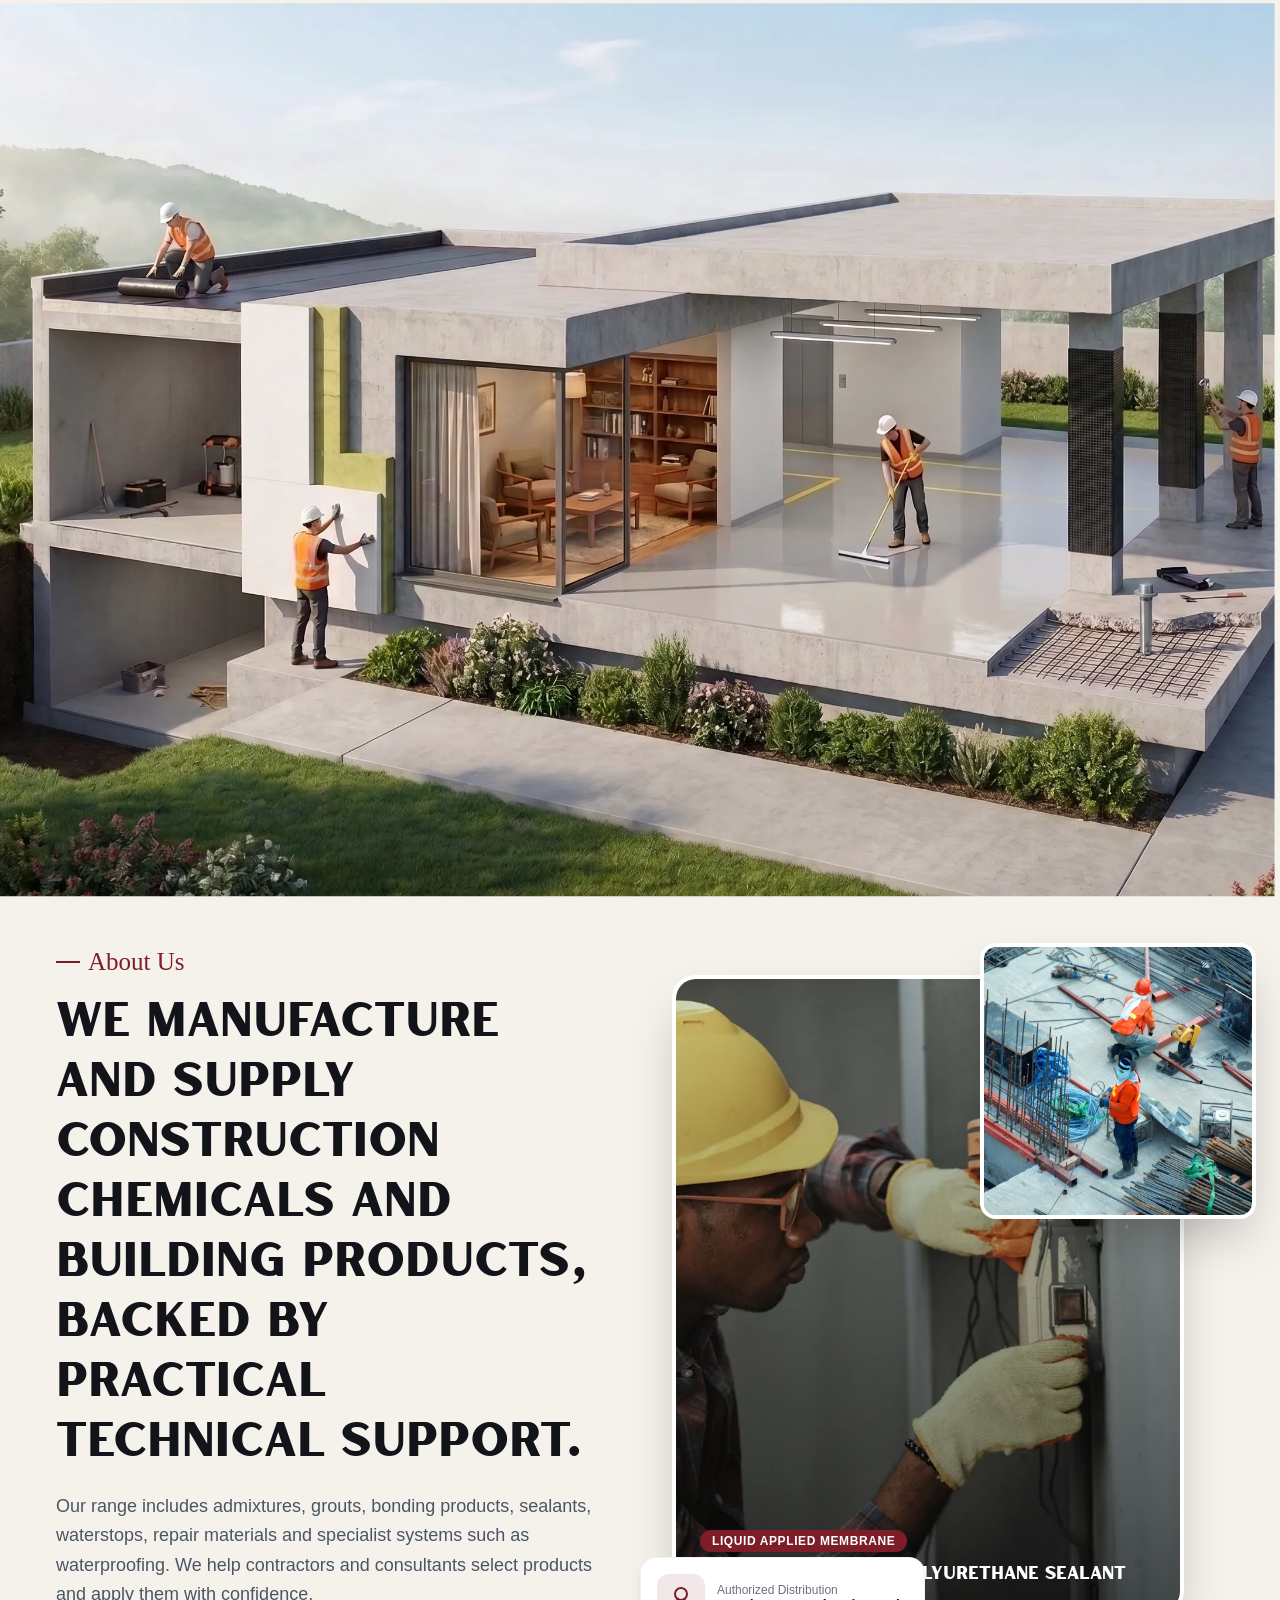
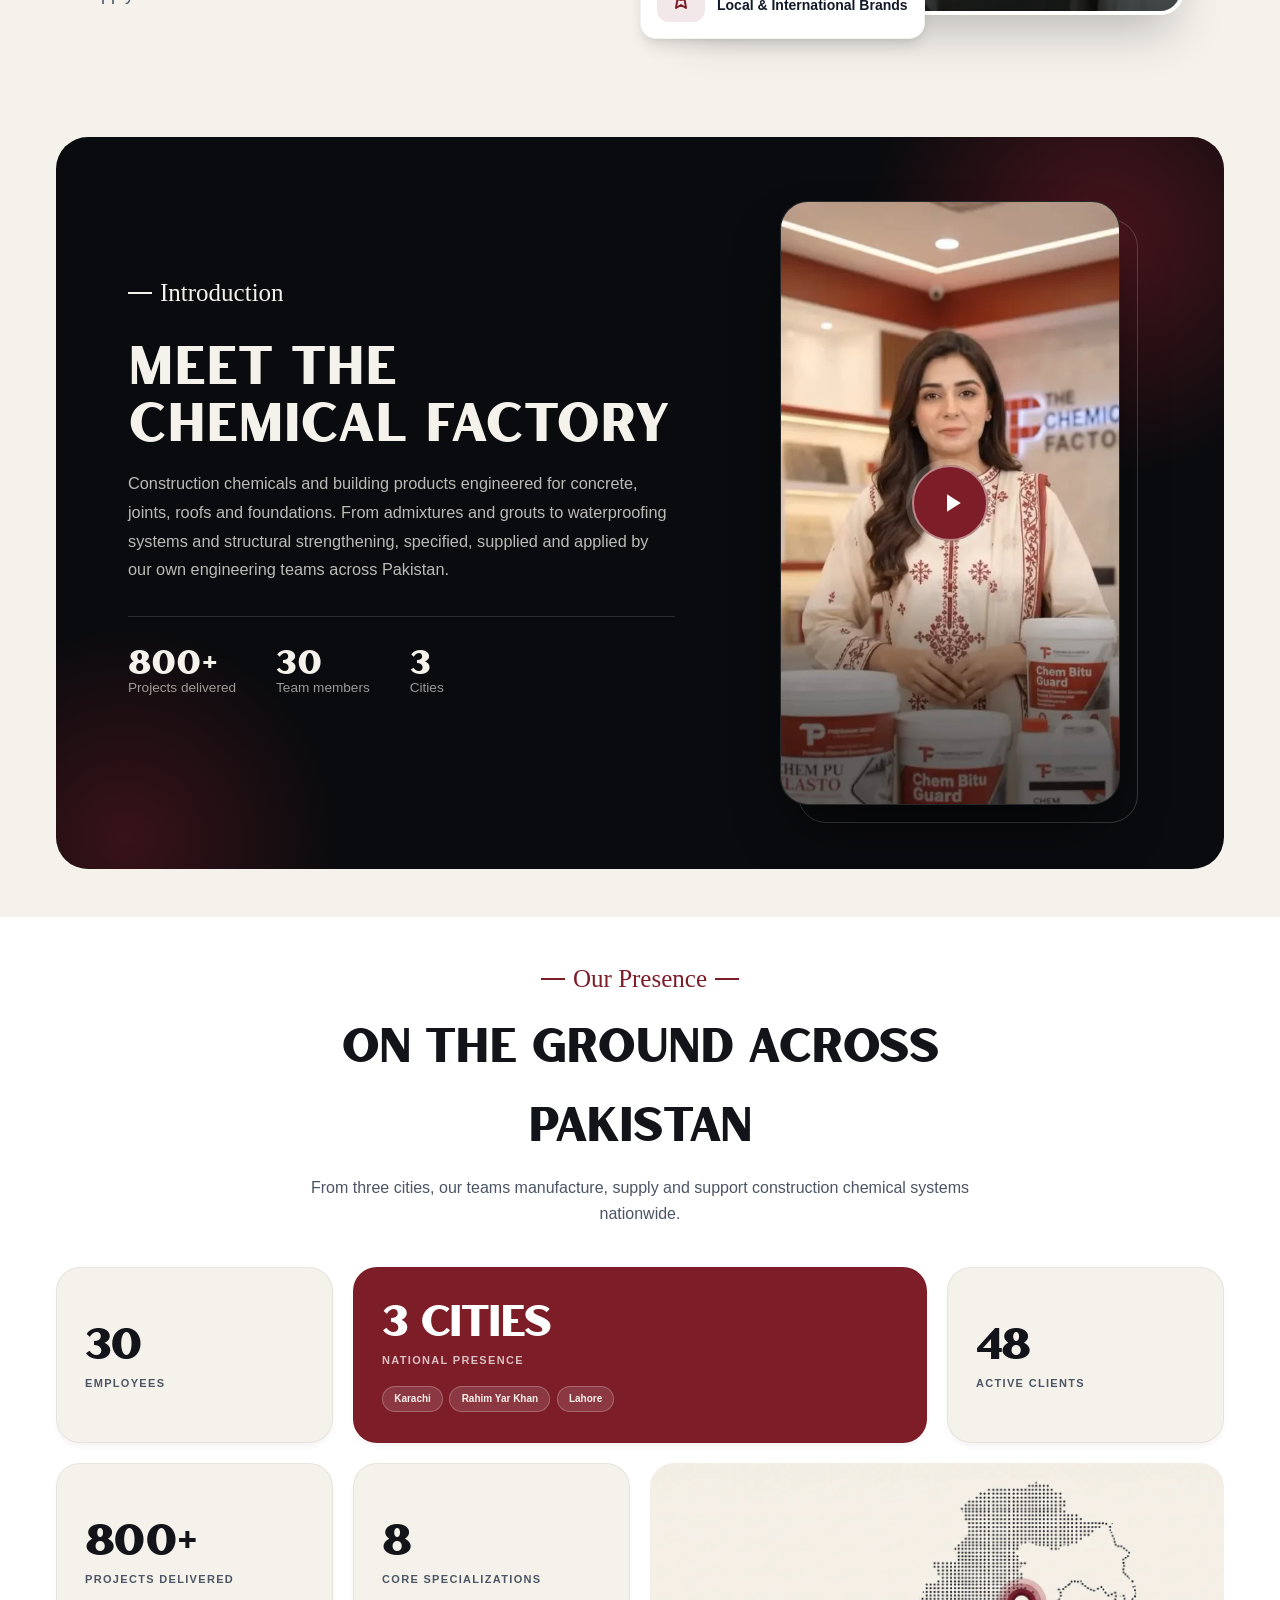
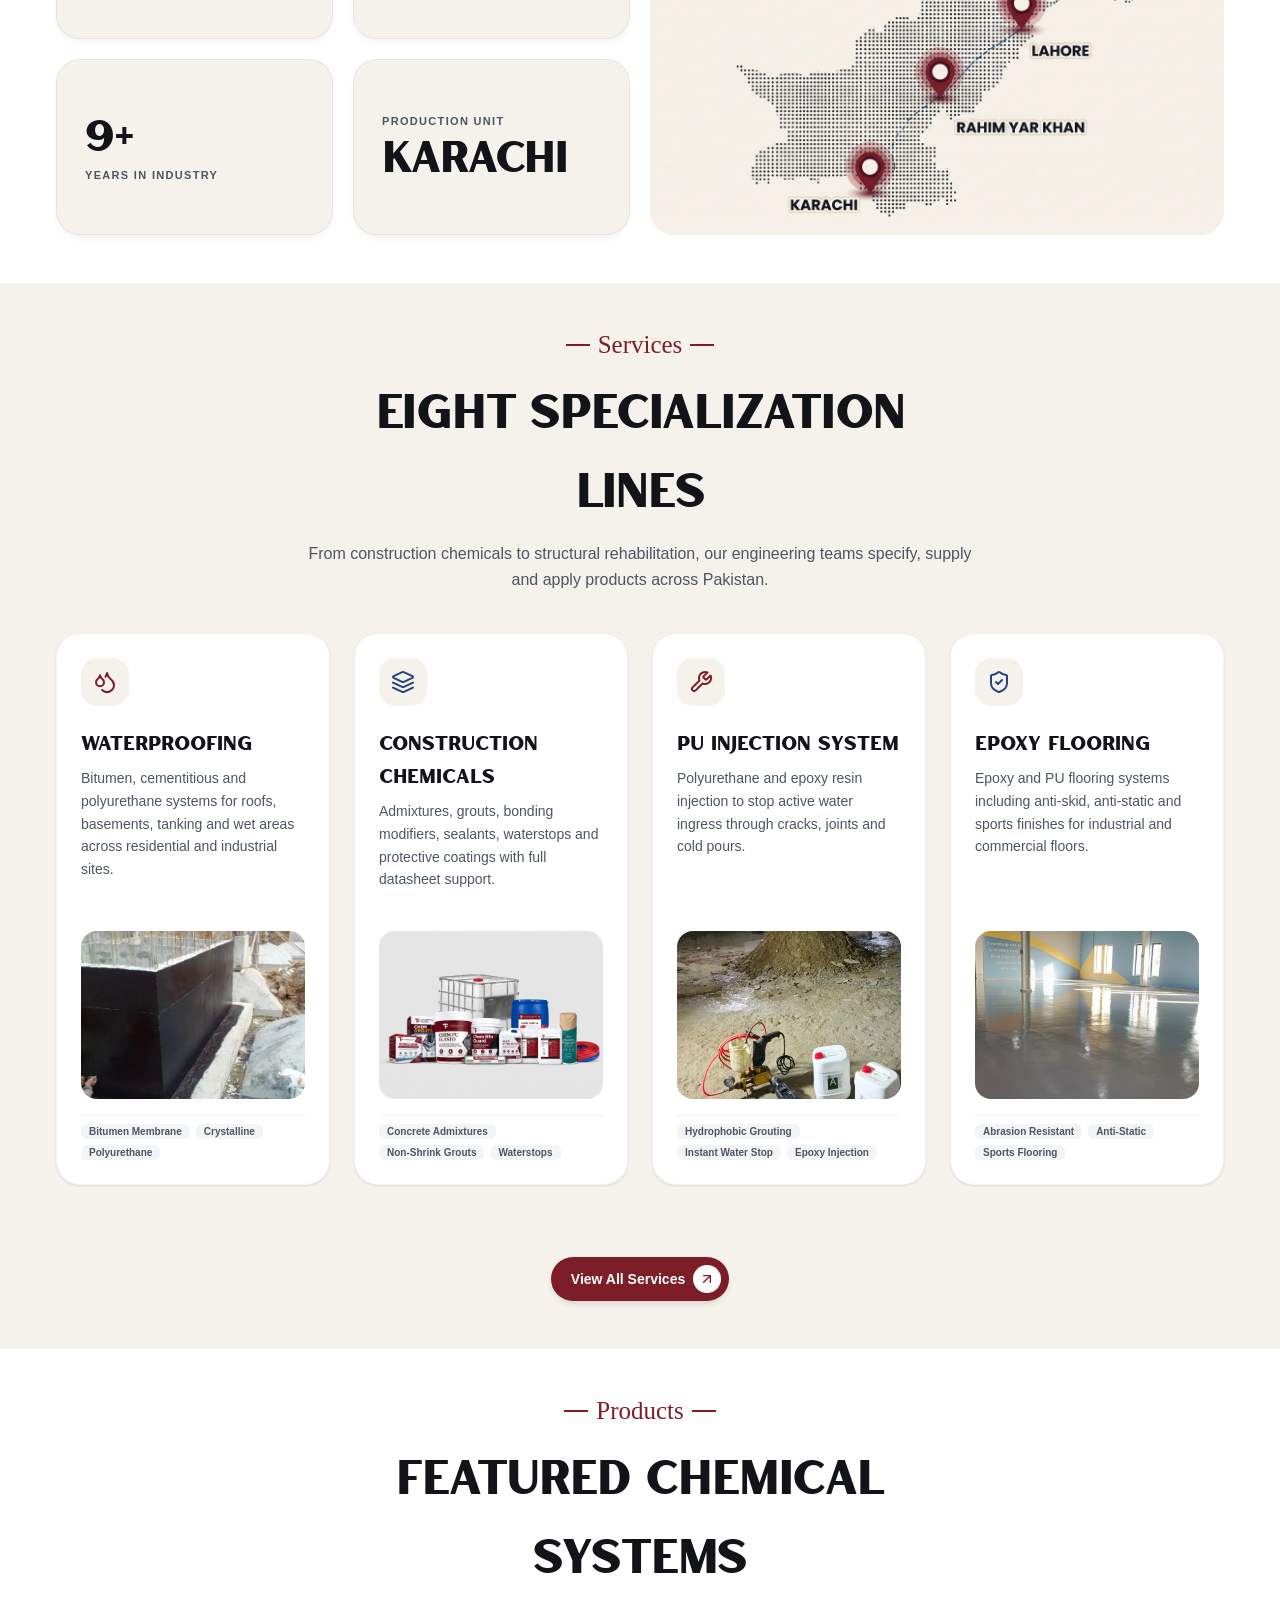
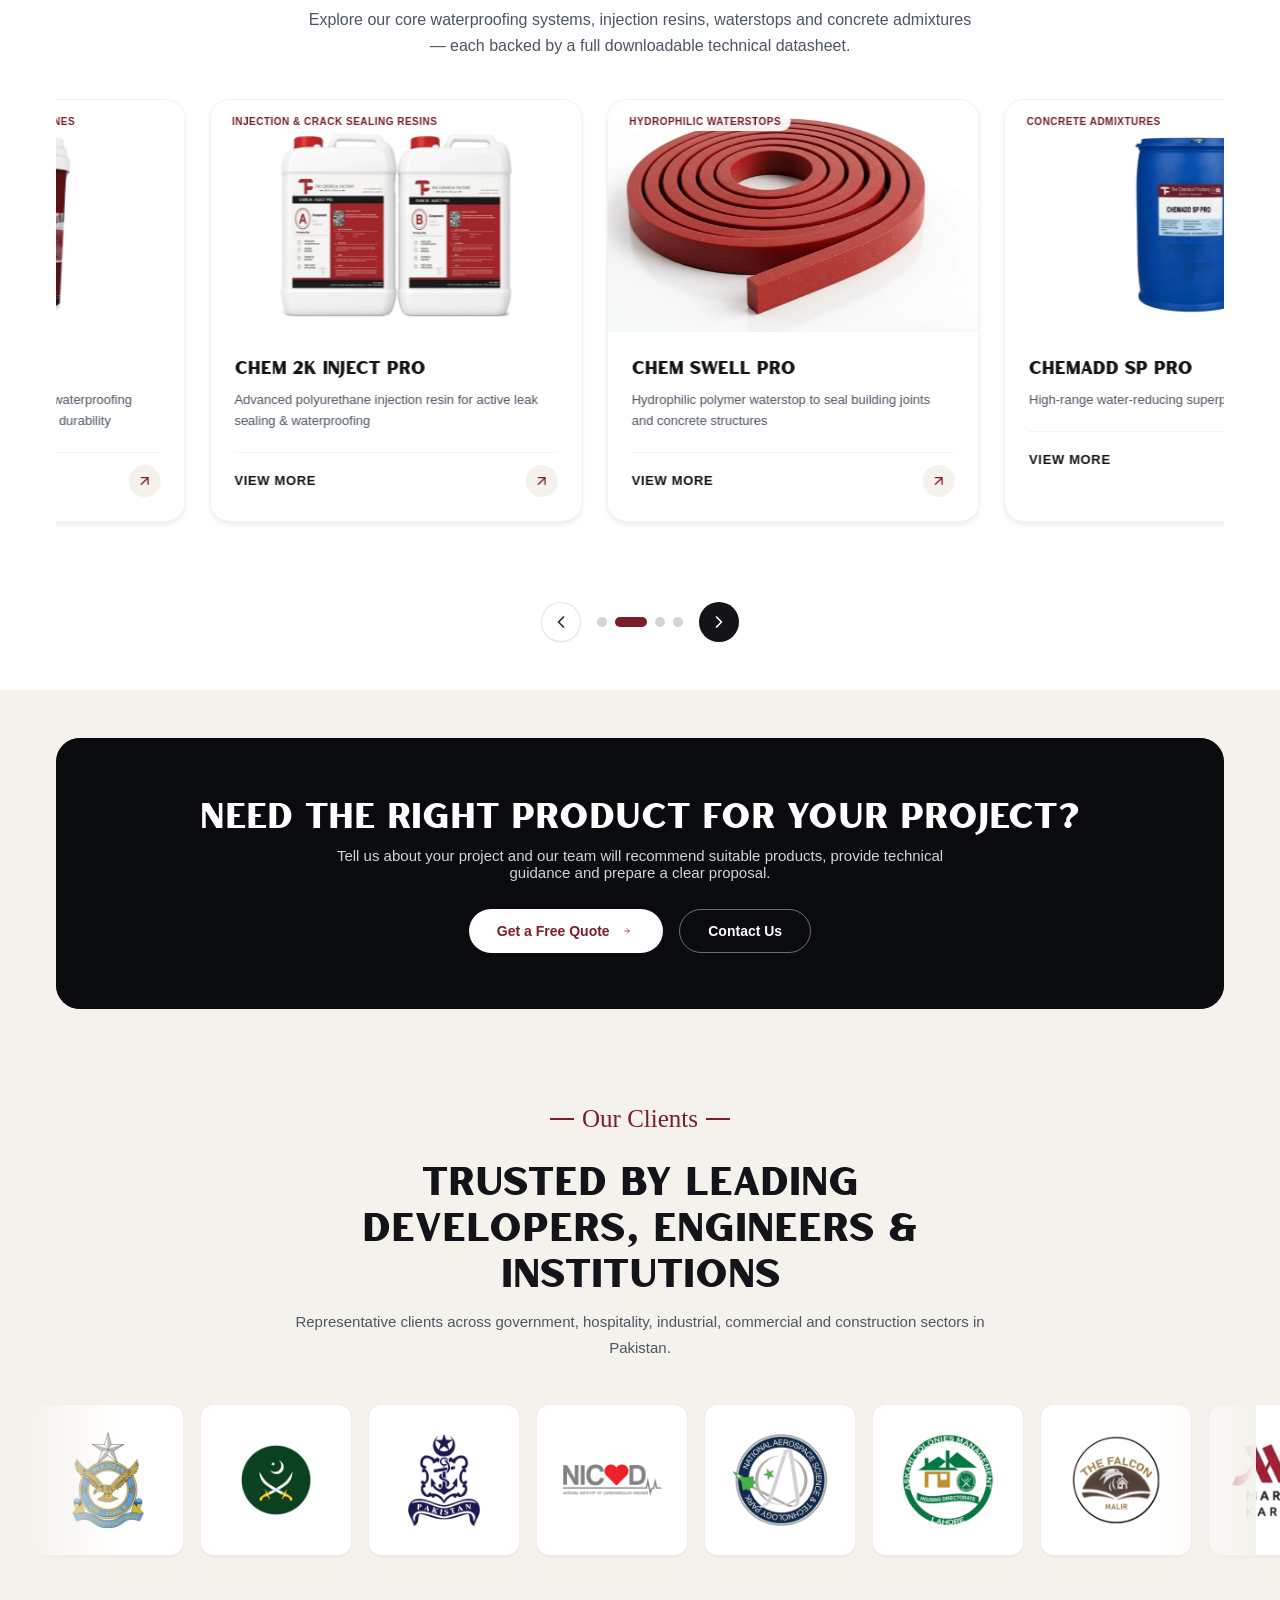
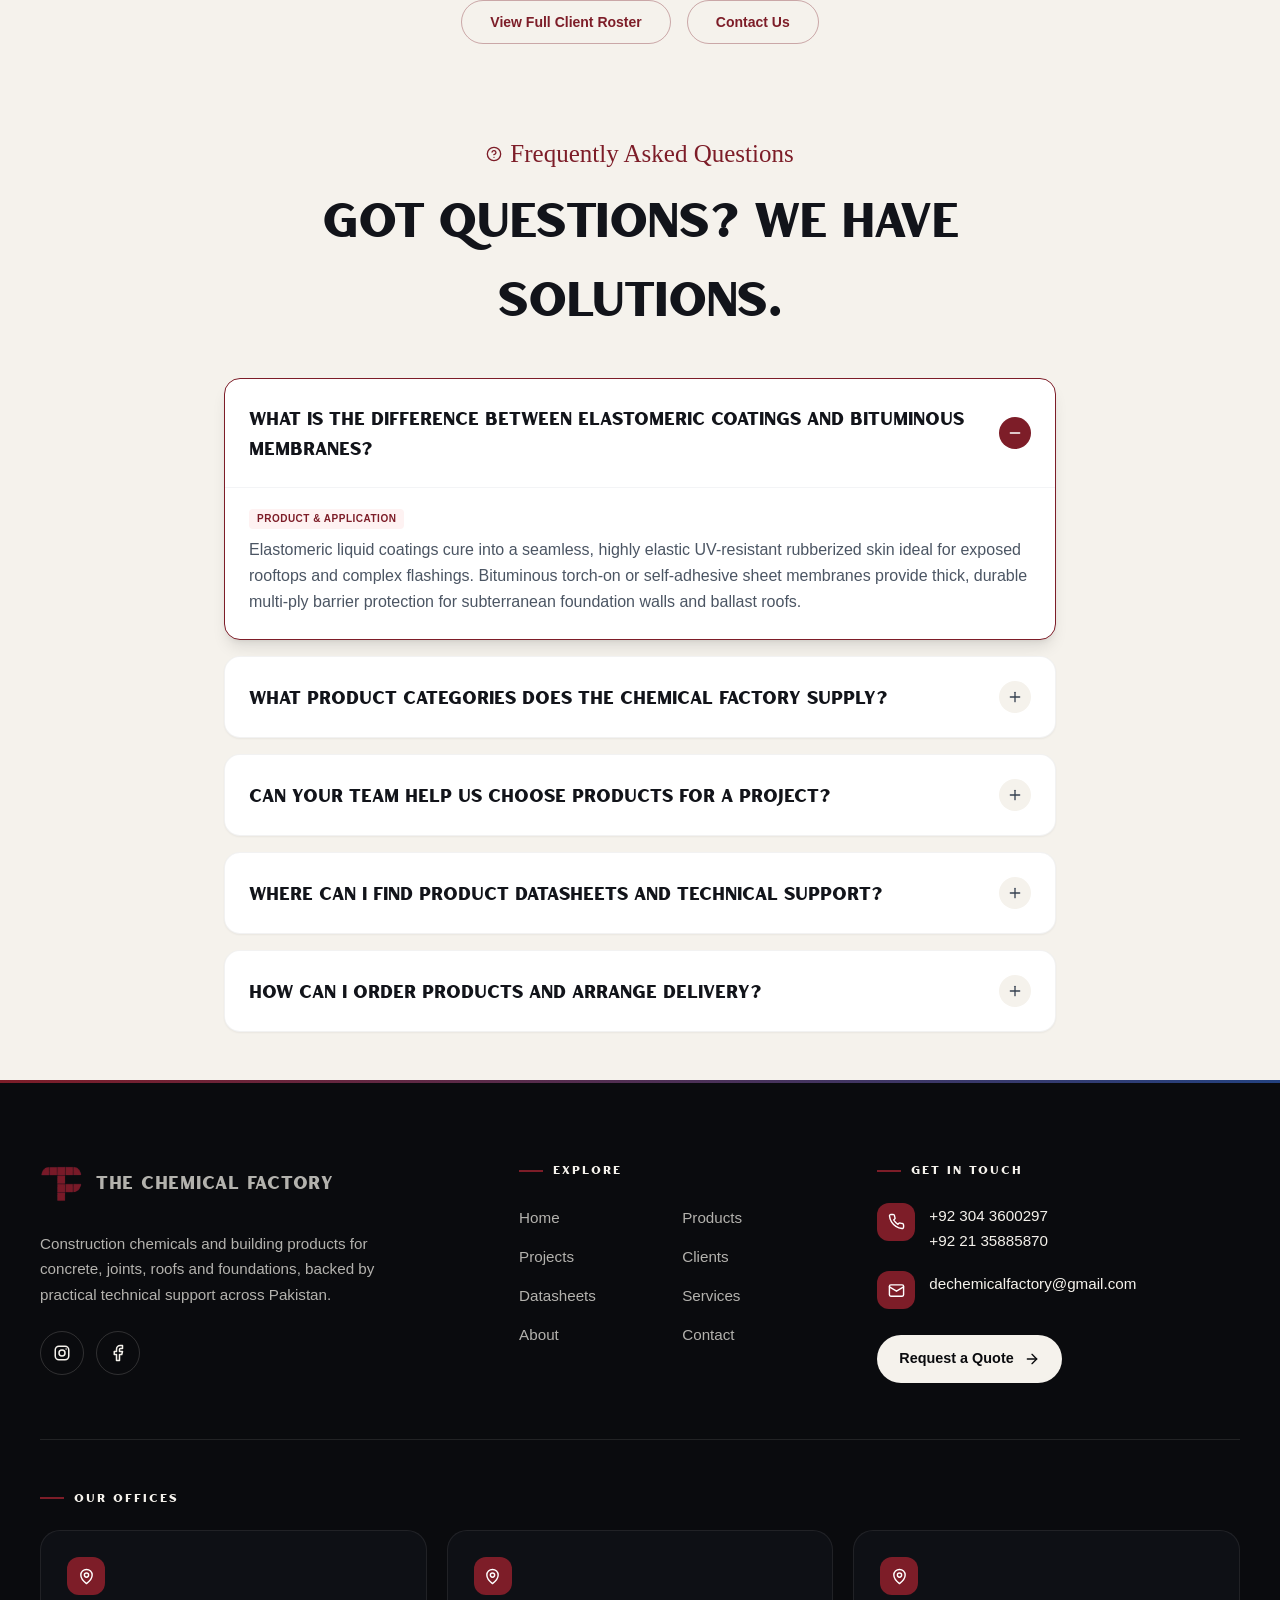
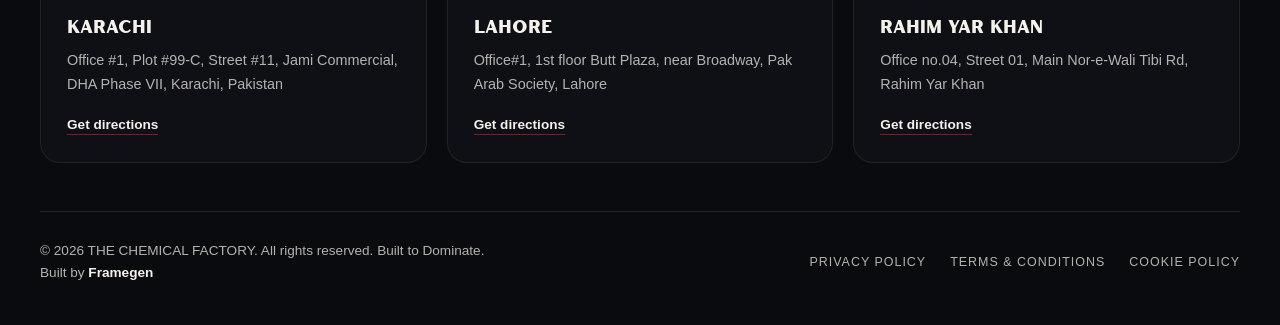
==== index.html @ 72c433be "Add poster thumbnail to intro video" ====
<!doctype html>
<html lang="en" class="scroll-smooth">
  <head>
    <meta charset="UTF-8" />
    <meta name="viewport" content="width=device-width, initial-scale=1.0" />
    <meta http-equiv="Content-Security-Policy" content="default-src 'self'; script-src 'self'; style-src 'self' 'unsafe-inline' https://fonts.googleapis.com; font-src 'self' https://fonts.gstatic.com; img-src 'self' data:; connect-src 'self'; frame-src https://www.google.com https://www.youtube-nocookie.com; object-src 'none'; base-uri 'self'; form-action 'self'" />
    <meta name="referrer" content="strict-origin-when-cross-origin" />
    <title>THE CHEMICAL FACTORY | Construction Chemicals &amp; Building Products</title>
      <!-- SEO (Phase 3.4) -->
      <meta name="description" content="The Chemical Factory manufactures and supplies construction chemicals and building products in Pakistan, with technical support for contractors and consultants. 9+ years of experience and 800+ projects delivered." />
      <meta name="robots" content="index, follow, max-image-preview:large" />
      <meta property="og:type" content="website" />
      <meta property="og:site_name" content="The Chemical Factory" />
      <meta property="og:title" content="THE CHEMICAL FACTORY | Construction Chemicals &amp; Building Products" />
      <meta property="og:description" content="The Chemical Factory manufactures and supplies construction chemicals and building products in Pakistan, with technical support for contractors and consultants. 9+ years of experience and 800+ projects delivered." />
      <meta property="og:image" content="https://the-chemical-factory.vercel.app/images/hero-banner.webp" />
      <meta property="og:image:alt" content="THE CHEMICAL FACTORY | Construction Chemicals &amp; Building Products" />
      <link rel="canonical" href="https://the-chemical-factory.vercel.app/" />
      <script type="application/ld+json">
      {
        "@context": "https://schema.org",
        "@type": "LocalBusiness",
        "name": "The Chemical Factory",
        "description": "The Chemical Factory manufactures and supplies construction chemicals and building products in Pakistan, with technical support for contractors and consultants.",
        "url": "https://the-chemical-factory.vercel.app/",
        "logo": "https://the-chemical-factory.vercel.app/images/logo.webp",
        "image": "https://the-chemical-factory.vercel.app/images/hero-banner.webp",
        "telephone": "+92-300-0000000",
        "address": {
          "@type": "PostalAddress",
          "addressCountry": "PK"
        },
        "openingHoursSpecification": {
          "@type": "OpeningHoursSpecification",
          "dayOfWeek": ["Monday","Tuesday","Wednesday","Thursday","Friday","Saturday"],
          "opens": "09:00",
          "closes": "18:00"
        },
        "sameAs": [],
        "makesOffer": [
          {"@type": "Offer", "itemOffered": {"@type": "Service", "name": "Construction Chemicals"}},
          {"@type": "Offer", "itemOffered": {"@type": "Service", "name": "Waterproofing"}},
          {"@type": "Offer", "itemOffered": {"@type": "Service", "name": "PU Injection Systems"}},
          {"@type": "Offer", "itemOffered": {"@type": "Service", "name": "Heat Insulation"}},
          {"@type": "Offer", "itemOffered": {"@type": "Service", "name": "Epoxy Flooring"}},
          {"@type": "Offer", "itemOffered": {"@type": "Service", "name": "Building Rehabilitation"}},
          {"@type": "Offer", "itemOffered": {"@type": "Service", "name": "CFRP Strengthening"}},
          {"@type": "Offer", "itemOffered": {"@type": "Service", "name": "Steel Anchoring"}}
        ]
      }
      </script>
      <meta property="og:url" content="https://the-chemical-factory.vercel.app/" />
      <meta name="twitter:card" content="summary_large_image" />
      <meta name="twitter:title" content="THE CHEMICAL FACTORY | Construction Chemicals &amp; Building Products" />
      <meta name="twitter:description" content="The Chemical Factory manufactures and supplies construction chemicals and building products in Pakistan, with technical support for contractors and consultants. 9+ years of experience and 800+ projects delivered." />
      <meta name="twitter:image" content="https://the-chemical-factory.vercel.app/images/hero-banner.webp" />
    <link rel="stylesheet" href="css/styles.css">
    <link rel="stylesheet" href="css/icons-anim.css">
    <link rel="stylesheet" href="css/pages.css">
    <link rel="stylesheet" href="css/loader.css">
    <link rel="stylesheet" href="css/presence.css">
    <link rel="icon" type="image/webp" href="images/fav-log.webp" />
    <!-- Fullscreen loader must not flash when JS is off: hide it and let the page show. -->
    <noscript>
      <style>.tcf-loader{display:none !important;}</style>
    </noscript>
  </head>
  <body data-page="home">
    <!-- ============ FULLSCREEN LOADER ============
         Hidden by default; js/loader.js reveals it and drives the count.
         role=status + aria-live so AT announces "Loading"; the node is
         removed from the DOM (and the a11y tree) once the handoff ends. -->
    <div class="tcf-loader" id="tcf-loader" role="status" aria-live="polite" aria-label="Loading" hidden>
      <div class="tcf-loader__inner">
        <!-- 1. Rotating circular text -->
        <div class="tcf-loader__ring" aria-hidden="true">
          <svg class="tcf-loader__ring-svg" viewBox="0 0 200 200">
            <defs>
              <path id="tcfLoaderCircle" d="M100,100 m-78,0 a78,78 0 1,1 156,0 a78,78 0 1,1 -156,0" />
            </defs>
            <text class="tcf-loader__ring-text">
              <textPath href="#tcfLoaderCircle" xlink:href="#tcfLoaderCircle" startOffset="0%">THE CHEMICAL FACTORY &#8226; THE CHEMICAL FACTORY &#8226; </textPath>
            </text>
          </svg>
        </div>

        <!-- 2. Hand-stacked portrait cards -->
        <div class="tcf-loader__stack" aria-hidden="true"></div>
      </div>

      <!-- 3. Counter 0-100% (bottom left) -->
      <div class="tcf-loader__counter" aria-hidden="true">
        <span class="tcf-loader__num" id="tcf-loader-num">0</span><span class="tcf-loader__pct">%</span>
      </div>

      <!-- Tagline under the medallion -->
      <p class="tcf-loader__tagline" aria-hidden="true">
        Chemically Engineered for <em class="tcf-loader__tagline-accent">Excellence</em>
      </p>
    </div>

    <!-- Old brush-wipe preloader root removed: the fullscreen circular
         loader above is the only loading screen on the home page.
         (Other pages still inject their own via js/components.js.) -->
    <div id="nav-root"></div>

    <svg class="svg-defs" width="0" height="0" aria-hidden="true" focusable="false">
      <defs>
        <filter id="glass-noise" x="-10%" y="-10%" width="120%" height="120%" color-interpolation-filters="sRGB">
          <feTurbulence type="fractalNoise" baseFrequency="0.85" numOctaves="2" seed="7" result="grain" />
          <feColorMatrix in="grain" type="matrix" result="grain-x"
            values="1 0 0 0 0
                    0 0 0 0 0.5
                    0 0 0 0 0
                    0 0 0 0 1" />
          <feDisplacementMap in="SourceGraphic" in2="grain-x" scale="4" xChannelSelector="R" yChannelSelector="G" />
        </filter>
      </defs>
    </svg>

    <!-- ============ 1. HERO ============ -->
    <section id="home" class="hero">
      <div id="hero-bg" class="hero__bg">
        <div class="hero__slider">
          <div class="hero__slider-track">
            <div class="hero__slide">
              <picture>
                <source media="(max-width: 768px)" srcset="images/slider-hero-banner-mobile/heat-insulation.webp" />
                <img
                  src="images/slider-hero-banner/heat-insulation.webp"
                  alt="Foil-faced rigid heat insulation boards"
                  class="hero__bg-img" width="2752" height="1536" loading="eager" fetchpriority="high" decoding="async" />
              </picture>
            </div>
            <div class="hero__slide">
              <picture>
                <source media="(max-width: 768px)" srcset="images/slider-hero-banner-mobile/epoxy-flooring.webp" />
                <img
                  src="images/slider-hero-banner/epoxy-flooring.webp"
                  alt="Seamless epoxy terrazzo flooring installation"
                  class="hero__bg-img" width="2752" height="1536" loading="lazy" decoding="async" />
              </picture>
            </div>
            <div class="hero__slide">
              <picture>
                <source media="(max-width: 768px)" srcset="images/slider-hero-banner-mobile/cfrp-strength.webp" />
                <img
                  src="images/slider-hero-banner/cfrp-strength.webp"
                  alt="Carbon fibre fabric being applied for structural strengthening"
                  class="hero__bg-img" width="2752" height="1536" loading="lazy" decoding="async" />
              </picture>
            </div>
            <div class="hero__slide">
              <picture>
                <source media="(max-width: 768px)" srcset="images/slider-hero-banner-mobile/waterproofing.webp" />
                <img
                  src="images/slider-hero-banner/waterproofing.webp"
                  alt="Applying liquid waterproofing membrane to a roof deck"
                  class="hero__bg-img" width="2752" height="1536" loading="lazy" decoding="async" />
              </picture>
            </div>
          </div>
        </div>
        <div class="hero__bg-overlay"></div>
        <div class="hero__bg-fade"></div>
      </div>

      <div class="hero__watermark" data-hero>
        <span class="hero__watermark-text">The Chemical Factory</span>
      </div>

      <div class="hero__content">
        <div class="hero__row">
          <div class="hero__subtext" data-hero>
            <div class="hero__slide-copies">
              <p class="hero__slide-copy">Construction chemicals and building products for concrete, joints, roofs and foundations, including admixtures, grouts, sealants, insulation, repair and waterproofing systems.</p>
              <p class="hero__slide-copy">Seamless, heavy-duty epoxy and terrazzo floors engineered for chemical resistance, hygiene and long-term wear.</p>
              <p class="hero__slide-copy">Carbon fiber strengthening and chemical anchoring that restore structural capacity without demolition.</p>
              <p class="hero__slide-copy">Waterproofing systems for roofs, basements and tanks, supported by product guidance and site-specific technical advice.</p>
            </div>
            <div class="hero__slider-dots" role="group" aria-label="Choose hero slide">
              <button type="button" class="hero__slider-dot is-active" aria-label="Slide 1: Heat Insulation" aria-pressed="true"></button>
              <button type="button" class="hero__slider-dot" aria-label="Slide 2: Epoxy Flooring" aria-pressed="false"></button>
              <button type="button" class="hero__slider-dot" aria-label="Slide 3: CFRP Strengthening" aria-pressed="false"></button>
              <button type="button" class="hero__slider-dot" aria-label="Slide 4: Waterproofing" aria-pressed="false"></button>
            </div>
          </div>

          <div class="hero__right">
            <!-- <h1 data-hero>LET'S BUILD A</h1> -->
            <div class="hero__line2" data-hero>
              <button type="button" class="btn-hero-cta js-open-quote">
                <span>Get Started</span>
                <span class="btn-hero-cta__circle">
                  <svg viewBox="0 0 24 24" fill="none" stroke="currentColor" stroke-width="2.5" stroke-linecap="round" stroke-linejoin="round"><line x1="7" y1="17" x2="17" y2="7"/><polyline points="7 7 17 7 17 17"/></svg>
                </span>
              </button>
            </div>
          </div>
        </div>

        <div class="hero__features" data-hero>
          <div class="feature">
            <div class="feature__icon feature__icon--blue">
              <svg viewBox="0 0 24 24" fill="none" stroke="currentColor" stroke-width="2" stroke-linecap="round" stroke-linejoin="round" class="feature__svg feature__svg--blue"><path d="M14 4v10.54a4 4 0 1 1-4 0V4a2 2 0 0 1 4 0Z"/></svg>
            </div>
            <div>
              <div class="feature__label">Heat Insulation</div>
              <div class="feature__value">Thermal &amp; Condensation Control</div>
              <div class="feature__short">Heat Insulation</div>
            </div>
          </div>

          <div class="feature">
            <div class="feature__icon feature__icon--emerald">
              <svg viewBox="0 0 24 24" fill="none" stroke="currentColor" stroke-width="2" stroke-linecap="round" stroke-linejoin="round" class="feature__svg feature__svg--emerald"><rect width="18" height="18" x="3" y="3" rx="2"/><path d="M3 9h18"/><path d="M9 21V9"/></svg>
            </div>
            <div>
              <div class="feature__label">Epoxy Flooring</div>
              <div class="feature__value">Heavy-Duty Industrial Floors</div>
              <div class="feature__short">Epoxy Flooring</div>
            </div>
          </div>

          <div class="feature">
            <div class="feature__icon feature__icon--white">
              <span class="feature__cf">CF</span>
            </div>
            <div>
              <div class="feature__label">Strengthening</div>
              <div class="feature__value">CFRP &amp; Chemical Anchoring</div>
              <div class="feature__short">CFRP &amp; Anchoring</div>
            </div>
          </div>

          <div class="feature">
            <div class="feature__icon feature__icon--burgundy">
              <svg viewBox="0 0 24 24" fill="none" stroke="currentColor" stroke-width="2" stroke-linecap="round" stroke-linejoin="round" class="feature__svg feature__svg--red"><path d="M12 22a7 7 0 0 0 7-7c0-2-1-3.9-3-5.5s-3.5-4-4-6.5c-.5 2.5-2 4.9-4 6.5C6 11.1 5 13 5 15a7 7 0 0 0 7 7z"/></svg>
            </div>
            <div>
              <div class="feature__label">Waterproofing</div>
              <div class="feature__value">100% Water Impermeable Systems</div>
              <div class="feature__short">Waterproofing</div>
            </div>
          </div>
        </div>
      </div>
    </section>

    <!-- ============ 2. ABOUT ============ -->
    <section id="about" class="section about" data-reveal>
      <div class="container">
        <div class="about__grid">
          <div class="about__left">
            <span class="section-label"><span class="section-label__rule"></span>About Us</span>
            <h2 class="about__heading">
              We manufacture and supply construction chemicals and building products, backed by practical technical support.
            </h2>
            <p class="about__text">
              Our range includes admixtures, grouts, bonding products, sealants, waterstops, repair materials and specialist systems such as waterproofing. We help contractors and consultants select products and apply them with confidence.
            </p>
            <!-- <a href="about.html" class="btn-dark">
              <span>Learn More</span>
              <span class="btn-dark__circle">
                <svg viewBox="0 0 24 24" fill="none" stroke="currentColor" stroke-width="2" stroke-linecap="round" stroke-linejoin="round"><line x1="7" y1="17" x2="17" y2="7"/><polyline points="7 7 17 7 17 17"/></svg>
              </span>
            </a> -->
          </div>

          <div class="about__right">
            <div class="about__stack">
              <div class="about__img-main">
                <img
                  src="images/application.webp"
                  alt="Industrial Waterproofing Application" width="1200" height="801" loading="lazy" decoding="async" />
                <div class="about__img-main-overlay"></div>
                <div class="about__img-main-caption">
                  <span class="about__badge-pill">Liquid Applied Membrane</span>
                  <p class="about__img-title">Commercial Grade Polyurethane Sealant</p>
                </div>
              </div>

              <div id="about-parallax-card" class="about__img-secondary">
                <img
                  src="images/technician.webp"
                  alt="Roof Sealing Technician" width="1200" height="795" loading="lazy" decoding="async" />
              </div>

              <div class="about__badge">
                <div class="about__badge-icon">
                  <svg viewBox="0 0 24 24" fill="none" stroke="currentColor" stroke-width="2" stroke-linecap="round" stroke-linejoin="round"><circle cx="12" cy="8" r="6"/><path d="M15.477 12.89 17 22l-5-3-5 3 1.523-9.11"/></svg>
                </div>
                <div>
                  <div class="about__badge-title">Authorized Distribution</div>
                  <div class="about__badge-sub">Local &amp; International Brands</div>
                </div>
              </div>
            </div>
          </div>
        </div>
      </div>
    </section>

    <!-- ============ INTRO VIDEO (portrait) ============ -->
<section id="intro" class="section ivid" data-reveal>
  <div class="container">
    <div class="ivid__panel">

      <!-- Text side -->
      <div class="ivid__copy">
        <span class="section-label"><span class="section-label__rule"></span>Introduction</span>
        <h2 class="ivid__title">Meet The Chemical Factory</h2>
        <p class="ivid__text">
          Construction chemicals and building products engineered for concrete, joints, roofs and foundations. From admixtures and grouts to waterproofing systems and structural strengthening, specified, supplied and applied by our own engineering teams across Pakistan.
        </p>

        <ul class="ivid__facts">
          <li><strong>800+</strong><span>Projects delivered</span></li>
          <li><strong>30</strong><span>Team members</span></li>
          <li><strong>3</strong><span>Cities</span></li>
        </ul>
      </div>

      <!-- Video side -->
      <div class="ivid__stage" id="ivid-stage">
        <div class="ivid__frame">
          <video id="ivid-video" playsinline preload="none" poster="video/tumbnail.webp" width="720" height="1280" aria-label="Introduction to The Chemical Factory">
            <source src="video/introduction_video.webm" type="video/webm">
          </video>

          <button type="button" class="ivid__play" id="ivid-play" aria-label="Play introduction video">
            <svg viewBox="0 0 24 24" fill="currentColor" aria-hidden="true"><path d="M8 5v14l11-7z"></path></svg>
          </button>

          <div class="ivid__bar">
            <button type="button" class="ivid__btn" id="ivid-toggle" aria-label="Pause video">
              <svg class="i-play" viewBox="0 0 24 24" fill="currentColor" aria-hidden="true"><path d="M8 5v14l11-7z"></path></svg>
              <svg class="i-pause" viewBox="0 0 24 24" fill="currentColor" aria-hidden="true"><path d="M6 5h4v14H6zM14 5h4v14h-4z"></path></svg>
            </button>
            <div class="ivid__progress" id="ivid-progress" role="slider" tabindex="0" aria-label="Video progress" aria-valuemin="0" aria-valuemax="100" aria-valuenow="0">
              <span class="ivid__fill" id="ivid-fill"></span>
            </div>
            <button type="button" class="ivid__btn" id="ivid-mute" aria-label="Mute video">
              <svg class="i-vol" viewBox="0 0 24 24" fill="none" stroke="currentColor" stroke-width="2" stroke-linecap="round" stroke-linejoin="round" aria-hidden="true"><path d="M11 5 6 9H2v6h4l5 4V5z" fill="currentColor"></path><path d="M15.5 8.5a5 5 0 0 1 0 7"></path><path d="M18.5 5.5a9 9 0 0 1 0 13"></path></svg>
              <svg class="i-muted" viewBox="0 0 24 24" fill="none" stroke="currentColor" stroke-width="2" stroke-linecap="round" stroke-linejoin="round" aria-hidden="true"><path d="M11 5 6 9H2v6h4l5 4V5z" fill="currentColor"></path><path d="m22 9-6 6"></path><path d="m16 9 6 6"></path></svg>
            </button>
          </div>
        </div>

      </div>
    </div>
  </div>
</section>

    <!-- ============ 2b. PRESENCE ============ -->
    <section id="presence" class="section presence" data-reveal>
      <div class="container">
        <div class="services__header">
          <span class="section-label section-label--centered"><span class="section-label__rule"></span>Our Presence<span class="section-label__rule"></span></span>
          <h2 class="services__title">On the Ground Across Pakistan</h2>
          <p class="services__sub">
            From three cities, our teams manufacture, supply and support construction chemical systems nationwide.
          </p>
        </div>

        <div class="presence__layout">
          <div class="presence__card">
            <span class="presence__num" data-count="30">30</span>
            <span class="presence__label">Employees</span>
          </div>

          <div class="presence__card presence__card--highlight">
            <span class="presence__num" data-count="3" data-suffix=" Cities">3 Cities</span>
            <span class="presence__label">National Presence</span>
            <div class="presence__pills">
              <span class="presence__pill">Karachi</span>
              <span class="presence__pill">Rahim Yar Khan</span>
              <span class="presence__pill">Lahore</span>
            </div>
          </div>

          <div class="presence__card">
            <span class="presence__num" data-count="48">48</span>
            <span class="presence__label">Active Clients</span>
          </div>

          <div class="presence__card">
            <span class="presence__num" data-count="800" data-suffix="+">800+</span>
            <span class="presence__label">Projects Delivered</span>
          </div>

          <div class="presence__card">
            <span class="presence__num" data-count="8">8</span>
            <span class="presence__label">Core Specializations</span>
          </div>

          <div class="presence__card">
            <span class="presence__num" data-count="9" data-suffix="+">9+</span>
            <span class="presence__label">Years in Industry</span>
          </div>

          <div class="presence__card presence__card--text">
            <span class="presence__label">Production Unit</span>
            <span class="presence__sub">Karachi</span>
          </div>

          <div class="presence__map-visual">
            <img src="images/Map_of_Pakistan.webp" alt="Map of Pakistan highlighting our presence in Karachi, Rahim Yar Khan and Lahore" width="2752" height="1536" loading="lazy" decoding="async" />
          </div>
        </div>
      </div>
    </section>

    <!-- ============ 3. SELECTED PROJECTS (bento) ============
         Commented out for now. Remove this outer comment wrapper to restore the section.
    <section id="projects" class="section projects" data-reveal>
      <div class="container">
        <div class="projects__header">
          <div>
            <span class="section-label"><span class="section-label__rule"></span>Selected Projects</span>
            <h2 class="projects__title">Selected Projects</h2>
          </div>

          <div class="projects__header-right">
            <p>
              A selection of projects demonstrating our construction chemicals and building products across commercial, industrial and residential work.
            </p>
            <a href="projects.html" class="btn-burgundy">
              <span>Explore All Projects</span>
              <span class="btn-burgundy__circle">
                <svg viewBox="0 0 24 24" fill="none" stroke="currentColor" stroke-width="2" stroke-linecap="round" stroke-linejoin="round"><line x1="7" y1="17" x2="17" y2="7"/><polyline points="7 7 17 7 17 17"/></svg>
              </span>
            </a>
          </div>
        </div>

        <div class="projects__grid" id="projects-grid">
          <div class="project-card" data-category="Basement & Tanking" data-index="0">
            <img src="projects/WhatsApp%20Image%202026-10-05%20at%209.49.48%20PM.webp" alt="Commercial Office Foundation Tanking" width="500" height="475" loading="lazy" decoding="async" />
            <div class="project-card__top">
              <span class="project-card__eye">
                <svg viewBox="0 0 24 24" fill="none" stroke="currentColor" stroke-width="2" stroke-linecap="round" stroke-linejoin="round"><path d="M2 12s3-7 10-7 10 7 10 7-3 7-10 7-10-7-10-7Z"/><circle cx="12" cy="12" r="3"/></svg>
              </span>
            </div>
            <div class="project-card__bottom">
              <span class="project-card__cat">Basement &amp; Tanking</span>
              <h3 class="project-card__title">Commercial Office Foundation Tanking</h3>
              <p class="project-card__loc">Metropolitan Financial District</p>
            </div>
          </div>

          <div class="project-card" data-category="Below-Grade Structures" data-index="1">
            <img src="projects/WhatsApp%20Image%202026-10-05%20at%209.50.26%20PM.webp" alt="Residential Foundation &amp; Lift Pit Waterproofing" width="1080" height="768" loading="lazy" decoding="async" />
            <div class="project-card__top">
              <span class="project-card__eye">
                <svg viewBox="0 0 24 24" fill="none" stroke="currentColor" stroke-width="2" stroke-linecap="round" stroke-linejoin="round"><path d="M2 12s3-7 10-7 10 7 10 7-3 7-10 7-10-7-10-7Z"/><circle cx="12" cy="12" r="3"/></svg>
              </span>
            </div>
            <div class="project-card__bottom">
              <span class="project-card__cat">Below-Grade Structures</span>
              <h3 class="project-card__title">Residential Foundation &amp; Lift Pit Waterproofing</h3>
              <p class="project-card__loc">Green Valley Estates</p>
            </div>
          </div>

          <div class="project-card" data-category="Retaining Walls" data-index="2">
            <img src="projects/WhatsApp%20Image%202026-10-05%20at%209.50.28%20PM.webp" alt="Underground Retaining Wall Waterproofing" width="1280" height="720" loading="lazy" decoding="async" />
            <div class="project-card__top">
              <span class="project-card__eye">
                <svg viewBox="0 0 24 24" fill="none" stroke="currentColor" stroke-width="2" stroke-linecap="round" stroke-linejoin="round"><path d="M2 12s3-7 10-7 10 7 10 7-3 7-10 7-10-7-10-7Z"/><circle cx="12" cy="12" r="3"/></svg>
              </span>
            </div>
            <div class="project-card__bottom">
              <span class="project-card__cat">Retaining Walls</span>
              <h3 class="project-card__title">Underground Retaining Wall Waterproofing</h3>
              <p class="project-card__loc">Coastal Crest Villas</p>
            </div>
          </div>

          <div class="project-card" data-category="Epoxy Flooring" data-index="3">
            <img src="projects/WhatsApp%20Image%202026-10-05%20at%209.49.47%20PM.webp" alt="Apartment Complex Corridor Epoxy Flooring" width="1080" height="772" loading="lazy" decoding="async" />
            <div class="project-card__top">
              <span class="project-card__eye">
                <svg viewBox="0 0 24 24" fill="none" stroke="currentColor" stroke-width="2" stroke-linecap="round" stroke-linejoin="round"><path d="M2 12s3-7 10-7 10 7 10 7-3 7-10 7-10-7-10-7Z"/><circle cx="12" cy="12" r="3"/></svg>
              </span>
            </div>
            <div class="project-card__bottom">
              <span class="project-card__cat">Epoxy Flooring</span>
              <h3 class="project-card__title">Apartment Complex Corridor Epoxy Flooring</h3>
              <p class="project-card__loc">Riverside Towers</p>
            </div>
          </div>

          <div class="project-card" data-category="Industrial" data-index="4">
            <img src="projects/WhatsApp%20Image%202026-10-05%20at%209.50.27%20PM.webp" alt="Industrial Warehouse Polyurea Coating" width="720" height="1280" loading="lazy" decoding="async" />
            <div class="project-card__top">
              <span class="project-card__eye">
                <svg viewBox="0 0 24 24" fill="none" stroke="currentColor" stroke-width="2" stroke-linecap="round" stroke-linejoin="round"><path d="M2 12s3-7 10-7 10 7 10 7-3 7-10 7-10-7-10-7Z"/><circle cx="12" cy="12" r="3"/></svg>
              </span>
            </div>
            <div class="project-card__bottom">
              <span class="project-card__cat">Industrial</span>
              <h3 class="project-card__title">Industrial Warehouse Polyurea Coating</h3>
              <p class="project-card__loc">Logistics Hub North</p>
            </div>
          </div>

          <div class="project-card" data-category="Terrace & Roof" data-index="5">
            <img src="projects/WhatsApp%20Image%202026-10-05%20at%209.50.07%20PM.webp" alt="Storm Damage Flat Roof Restoration" width="2560" height="1440" loading="lazy" decoding="async" />
            <div class="project-card__top">
              <span class="project-card__eye">
                <svg viewBox="0 0 24 24" fill="none" stroke="currentColor" stroke-width="2" stroke-linecap="round" stroke-linejoin="round"><path d="M2 12s3-7 10-7 10 7 10 7-3 7-10 7-10-7-10-7Z"/><circle cx="12" cy="12" r="3"/></svg>
              </span>
            </div>
            <div class="project-card__bottom">
              <span class="project-card__cat">Terrace &amp; Roof</span>
              <h3 class="project-card__title">Storm Damage Flat Roof Restoration</h3>
              <p class="project-card__loc">Harbor Commercial Center</p>
            </div>
          </div>
        </div>
      </div>

      Project Lightbox Modal
      <div id="project-modal" class="lightbox" aria-hidden="true">
        <div class="lightbox__panel">
          <button type="button" class="lightbox__close js-close-project" aria-label="Close project details">
            <svg viewBox="0 0 24 24" fill="none" stroke="currentColor" stroke-width="2" stroke-linecap="round" stroke-linejoin="round"><path d="M18 6 6 18"/><path d="m6 6 12 12"/></svg>
          </button>
          <div class="lightbox__imgwrap">
            <img id="project-modal-img" src="" alt="" decoding="async" />
            <div class="lightbox__img-overlay"></div>
            <div class="lightbox__img-caption">
              <span id="project-modal-cat" class="lightbox__pill"></span>
              <h3 id="project-modal-title" class="lightbox__title"></h3>
            </div>
          </div>
          <div class="lightbox__body">
            <div>
              <span class="lightbox__eyebrow">Location</span>
              <p id="project-modal-location" class="lightbox__value"></p>
            </div>
            <div>
              <span class="lightbox__eyebrow">Project Overview</span>
              <p id="project-modal-desc" class="lightbox__desc"></p>
            </div>
            <div class="lightbox__spec">
              <span class="lightbox__eyebrow lightbox__eyebrow--burgundy">System Specification</span>
              <p id="project-modal-system" class="lightbox__spec-value"></p>
            </div>
            <div class="lightbox__footer">
              <button type="button" class="btn-close-details js-close-project">Close Details</button>
            </div>
          </div>
        </div>
      </div>
    </section>
    -->

    <!-- ============ 4. SERVICES (carousel) ============ -->
    <section id="services" class="section services" data-reveal>
      <div class="container">
        <div class="services__header">
          <span class="section-label section-label--centered"><span class="section-label__rule"></span>Services<span class="section-label__rule"></span></span>
          <h2 class="services__title">Eight Specialization Lines</h2>
          <p class="services__sub">
            From construction chemicals to structural rehabilitation, our engineering teams specify, supply and apply products across Pakistan.
          </p>
        </div>

        <div class="services__grid">
            <div class="service-card" data-index="0">
            <div>
              <div class="service-card__icon">
                <svg viewBox="0 0 24 24" fill="none" stroke="currentColor" stroke-width="2" stroke-linecap="round" stroke-linejoin="round" class="icon-burgundy"><path d="M7 16.3c2.2 0 4-1.83 4-4.05 0-1.16-.57-2.26-1.71-3.19S7.29 6.75 7 5.3c-.29 1.45-1.14 2.84-2.29 3.76S3 11.1 3 12.25c0 2.22 1.8 4.05 4 4.05z"/><path d="M12.56 6.6A10.97 10.97 0 0 0 14 3.02c.5 2.5 2 4.9 4 6.5s3 3.5 3 5.5a6.98 6.98 0 0 1-11.91 4.97"/></svg>
              </div>
              <h3 class="service-card__title">Waterproofing</h3>
              <p class="service-card__desc">Bitumen, cementitious and polyurethane systems for roofs, basements, tanking and wet areas across residential and industrial sites.</p>
            </div>
            <div>
              <div class="service-card__img">
                <img src="projects/WhatsApp%20Image%202026-10-05%20at%209.49.48%20PM.webp" alt="Waterproofing systems" width="500" height="475" loading="lazy" decoding="async" />
              </div>
              <div class="service-card__tags">
                <span class="service-tag">Bitumen Membrane</span>
                <span class="service-tag">Crystalline</span>
                <span class="service-tag">Polyurethane</span>
              </div>
            </div>
          </div>

          <div class="service-card" data-index="1">
            <div>
              <div class="service-card__icon">
                <svg viewBox="0 0 24 24" fill="none" stroke="currentColor" stroke-width="2" stroke-linecap="round" stroke-linejoin="round" class="icon-blue"><path d="m12.83 2.18a2 2 0 0 0-1.66 0L2.6 6.08a1 1 0 0 0 0 1.83l8.58 3.91a2 2 0 0 0 1.66 0l8.58-3.9a1 1 0 0 0 0-1.83Z"/><path d="m22 17.65-9.17 4.16a2 2 0 0 1-1.66 0L2 17.65"/><path d="m22 12.65-9.17 4.16a2 2 0 0 1-1.66 0L2 12.65"/></svg>
              </div>
              <h3 class="service-card__title">Construction Chemicals</h3>
              <p class="service-card__desc">Admixtures, grouts, bonding modifiers, sealants, waterstops and protective coatings with full datasheet support.</p>
            </div>
            <div>
              <div class="service-card__img">
                <img src="images/construction_chemicals.webp" alt="Construction chemicals" width="1080" height="768" loading="lazy" decoding="async" />
              </div>
              <div class="service-card__tags">
                <span class="service-tag">Concrete Admixtures</span>
                <span class="service-tag">Non-Shrink Grouts</span>
                <span class="service-tag">Waterstops</span>
              </div>
            </div>
          </div>

          <div class="service-card" data-index="2">
            <div>
              <div class="service-card__icon">
                <svg viewBox="0 0 24 24" fill="none" stroke="currentColor" stroke-width="2" stroke-linecap="round" stroke-linejoin="round" class="icon-burgundy"><path d="M14.7 6.3a1 1 0 0 0 0 1.4l1.6 1.6a1 1 0 0 0 1.4 0l3.77-3.77a6 6 0 0 1-7.94 7.94l-6.91 6.91a2.12 2.12 0 0 1-3-3l6.91-6.91a6 6 0 0 1 7.94-7.94l-3.76 3.76z"/></svg>
              </div>
              <h3 class="service-card__title">PU Injection System</h3>
              <p class="service-card__desc">Polyurethane and epoxy resin injection to stop active water ingress through cracks, joints and cold pours.</p>
            </div>
            <div>
              <div class="service-card__img">
                <img src="images/PU%20Injection%20System.webp" alt="PU injection system" width="892" height="714" loading="lazy" decoding="async" />
              </div>
              <div class="service-card__tags">
                <span class="service-tag">Hydrophobic Grouting</span>
                <span class="service-tag">Instant Water Stop</span>
                <span class="service-tag">Epoxy Injection</span>
              </div>
            </div>
          </div>

          <div class="service-card" data-index="3">
            <div>
              <div class="service-card__icon">
                <svg viewBox="0 0 24 24" fill="none" stroke="currentColor" stroke-width="2" stroke-linecap="round" stroke-linejoin="round" class="icon-blue"><path d="M20 13c0 5-3.5 7.5-7.66 8.95a1 1 0 0 1-.67-.01C7.5 20.5 4 18 4 13V6a1 1 0 0 1 1-1c2 0 4.5-1.2 6.24-2.72a1.17 1.17 0 0 1 1.52 0C14.51 3.81 17 5 19 5a1 1 0 0 1 1 1z"/><path d="m9 12 2 2 4-4"/></svg>
              </div>
              <h3 class="service-card__title">Epoxy Flooring</h3>
              <p class="service-card__desc">Epoxy and PU flooring systems including anti-skid, anti-static and sports finishes for industrial and commercial floors.</p>
            </div>
            <div>
              <div class="service-card__img">
                <img src="projects/WhatsApp%20Image%202026-10-05%20at%209.50.27%20PM.webp" alt="Epoxy flooring system" width="720" height="1280" loading="lazy" decoding="async" />
              </div>
              <div class="service-card__tags">
                <span class="service-tag">Abrasion Resistant</span>
                <span class="service-tag">Anti-Static</span>
                <span class="service-tag">Sports Flooring</span>
              </div>
            </div>
          </div>
        </div>

        <div class="services__cta">
          <a href="services.html" class="btn-burgundy">
            <span>View All Services</span>
            <span class="btn-burgundy__circle">
              <svg viewBox="0 0 24 24" fill="none" stroke="currentColor" stroke-width="2" stroke-linecap="round" stroke-linejoin="round"><line x1="7" y1="17" x2="17" y2="7"/><polyline points="7 7 17 7 17 17"/></svg>
            </span>
          </a>
        </div>
      </div>
    </section>

    <!-- ============ 4b. FEATURED PRODUCTS (slider) ============ -->
    <section id="products" class="section products-slider" data-reveal>
      <div class="container">
        <div class="services__header">
          <span class="section-label section-label--centered"><span class="section-label__rule"></span>Products<span class="section-label__rule"></span></span>
          <h2 class="services__title">Featured Chemical Systems</h2>
          <p class="services__sub">
            Explore our core waterproofing systems, injection resins, waterstops and concrete admixtures
            &mdash; each backed by a full downloadable technical datasheet.
          </p>
        </div>

        <div class="products-slider__grid">
          <div class="products-slider__track">
            <div class="product-card" data-index="0">
              <a class="product-card__img" href="product-detail.html?id=chem-pu-elasto-pro" aria-label="View CHEM PU ELASTO PRO">
                <img src="products/Chem-PU-Elasto-pro.webp" alt="CHEM PU ELASTO PRO" loading="lazy" width="1600" height="1000" decoding="async" />
                <span class="product-card__cat">Polyurethane Waterproof Membranes</span>
              </a>
              <div class="product-card__body">
                <h3 class="product-card__name">CHEM PU ELASTO PRO</h3>
                <p class="product-card__spec">Pure polyurethane liquid-applied roof waterproofing membrane with superior elasticity and durability</p>
                <div class="product-card__foot">
                  <a href="product-detail.html?id=chem-pu-elasto-pro" class="product-card__more"><span class="product-card__more-text">View More</span><span class="product-card__more-arrow">
                    <svg viewBox="0 0 24 24" fill="none" stroke="currentColor" stroke-width="2" stroke-linecap="round" stroke-linejoin="round"><line x1="7" y1="17" x2="17" y2="7"/><polyline points="7 7 17 7 17 17"/></svg>
                  </span></a>
                </div>
              </div>
            </div>

            <div class="product-card" data-index="1">
              <a class="product-card__img" href="product-detail.html?id=chem-2k-inject-pro" aria-label="View CHEM 2K INJECT PRO">
                <img src="products/Chem-2k-Inject-Pro.webp" alt="CHEM 2K INJECT PRO" loading="lazy" width="1600" height="1000" decoding="async" />
                <span class="product-card__cat">Injection &amp; Crack Sealing Resins</span>
              </a>
              <div class="product-card__body">
                <h3 class="product-card__name">CHEM 2K INJECT PRO</h3>
                <p class="product-card__spec">Advanced polyurethane injection resin for active leak sealing &amp; waterproofing</p>
                <div class="product-card__foot">
                  <a href="product-detail.html?id=chem-2k-inject-pro" class="product-card__more"><span class="product-card__more-text">View More</span><span class="product-card__more-arrow">
                    <svg viewBox="0 0 24 24" fill="none" stroke="currentColor" stroke-width="2" stroke-linecap="round" stroke-linejoin="round"><line x1="7" y1="17" x2="17" y2="7"/><polyline points="7 7 17 7 17 17"/></svg>
                  </span></a>
                </div>
              </div>
            </div>

            <div class="product-card" data-index="2">
              <a class="product-card__img" href="product-detail.html?id=chem-swell-pro" aria-label="View CHEM SWELL PRO">
                <img src="products/Chem-Swell-Pro.webp" alt="CHEM SWELL PRO" loading="lazy" width="1224" height="864" decoding="async" />
                <span class="product-card__cat">Hydrophilic Waterstops</span>
              </a>
              <div class="product-card__body">
                <h3 class="product-card__name">CHEM SWELL PRO</h3>
                <p class="product-card__spec">Hydrophilic polymer waterstop to seal building joints and concrete structures</p>
                <div class="product-card__foot">
                  <a href="product-detail.html?id=chem-swell-pro" class="product-card__more"><span class="product-card__more-text">View More</span><span class="product-card__more-arrow">
                    <svg viewBox="0 0 24 24" fill="none" stroke="currentColor" stroke-width="2" stroke-linecap="round" stroke-linejoin="round"><line x1="7" y1="17" x2="17" y2="7"/><polyline points="7 7 17 7 17 17"/></svg>
                  </span></a>
                </div>
              </div>
            </div>

            <div class="product-card" data-index="3">
              <a class="product-card__img" href="product-detail.html?id=chemadd-sp-pro" aria-label="View CHEMADD SP PRO">
                <img src="products/ChemAdd-SP-Pro.webp" alt="CHEMADD SP PRO" loading="lazy" width="1600" height="1000" decoding="async" />
                <span class="product-card__cat">Concrete Admixtures</span>
              </a>
              <div class="product-card__body">
                <h3 class="product-card__name">CHEMADD SP PRO</h3>
                <p class="product-card__spec">High-range water-reducing superplasticizer (HRWR)</p>
                <div class="product-card__foot">
                  <a href="product-detail.html?id=chemadd-sp-pro" class="product-card__more"><span class="product-card__more-text">View More</span><span class="product-card__more-arrow">
                    <svg viewBox="0 0 24 24" fill="none" stroke="currentColor" stroke-width="2" stroke-linecap="round" stroke-linejoin="round"><line x1="7" y1="17" x2="17" y2="7"/><polyline points="7 7 17 7 17 17"/></svg>
                  </span></a>
                </div>
              </div>
            </div>
          </div>
        </div>

        <div class="services__nav">
          <button type="button" id="products-prev" class="services__arrow" aria-label="Previous products">
            <svg viewBox="0 0 24 24" fill="none" stroke="currentColor" stroke-width="2" stroke-linecap="round" stroke-linejoin="round"><path d="m15 18-6-6 6-6"/></svg>
          </button>
          <div class="services__dots">
            <button type="button" class="products-slider__dot is-active" data-index="0" aria-label="Go to product slide 1"></button>
            <button type="button" class="products-slider__dot" data-index="1" aria-label="Go to product slide 2"></button>
            <button type="button" class="products-slider__dot" data-index="2" aria-label="Go to product slide 3"></button>
            <button type="button" class="products-slider__dot" data-index="3" aria-label="Go to product slide 4"></button>
          </div>
          <button type="button" id="products-next" class="services__arrow services__arrow--dark" aria-label="Next products">
            <svg viewBox="0 0 24 24" fill="none" stroke="currentColor" stroke-width="2" stroke-linecap="round" stroke-linejoin="round"><path d="m9 18 6-6-6-6"/></svg>
          </button>
        </div>
      </div>
    </section>

    <!-- ============ 4c. CTA BAND ============ -->
    <section class="page-section">
      <div class="container">
        <div class="cta-band" data-reveal>
          <div class="cta-band__bg"></div>
          <div class="cta-band__box">
            <h2 class="cta-band__title">Need the Right Product for Your Project?</h2>
            <p class="cta-band__sub">
              Tell us about your project and our team will recommend suitable products, provide technical guidance and prepare a clear proposal.
            </p>
            <div class="cta-band__actions">
              <button type="button" class="btn-white js-open-quote"><span>Get a Free Quote</span><span data-icon="arrow-right"></span></button>
              <a href="contact.html" class="btn-outline">Contact Us</a>
            </div>
          </div>
        </div>
      </div>
    </section>

    <!-- ============ 5. WHY CHOOSE US [BENEFITS] ============
    <section class="why" data-reveal>
      <div class="container">
        <div class="why__box">
          <div class="why__glow"></div>

          <div class="why__grid">
            <div class="why__left">
              <span class="section-label section-label--dark"><span class="section-label__rule"></span>Benefits</span>
              <h2 class="why__heading">Let's create a <em class="heading-accent">seal</em> that really holds up!</h2>

              <div class="why__worker">
                <img
                  src="images/technician.webp"
                  alt="Chemical Engineer" width="1200" height="795" loading="lazy" decoding="async" />
                <p>
                  We aim to be your top choice by prioritizing chemical purity, engineering honesty, and total leak prevention.
                </p>
              </div>

              <button type="button" class="btn-white-cta js-open-quote">
                <span>Let's Talk to Us</span>
                <span class="btn-white-cta__circle">
                  <svg viewBox="0 0 24 24" fill="none" stroke="currentColor" stroke-width="2" stroke-linecap="round" stroke-linejoin="round"><line x1="7" y1="17" x2="17" y2="7"/><polyline points="7 7 17 7 17 17"/></svg>
                </span>
              </button>
            </div>

            <div class="why__features">
              <div class="why__feature">
                <div class="why__feature-icon">
                  <svg viewBox="0 0 24 24" fill="none" stroke="currentColor" stroke-width="2" stroke-linecap="round" stroke-linejoin="round" class="why__svg why__svg--red"><path d="M20 13c0 5-3.5 7.5-7.66 8.95a1 1 0 0 1-.67-.01C7.5 20.5 4 18 4 13V6a1 1 0 0 1 1-1c2 0 4.5-1.2 6.24-2.72a1.17 1.17 0 0 1 1.52 0C14.51 3.81 17 5 19 5a1 1 0 0 1 1 1z"/><path d="m9 12 2 2 4-4"/></svg>
                </div>
                <h3 class="why__feature-title">Premium Materials</h3>
                <p class="why__feature-text">
                  We select high-purity polymer resins, polyurethane sealants, and crystalline additives from certified global chemical suppliers.
                </p>
              </div>

              <div class="why__feature">
                <div class="why__feature-icon">
                  <svg viewBox="0 0 24 24" fill="none" stroke="currentColor" stroke-width="2" stroke-linecap="round" stroke-linejoin="round" class="why__svg why__svg--blue"><line x1="12" x2="12" y1="2" y2="22"/><path d="M17 5H9.5a3.5 3.5 0 0 0 0 7h5a3.5 3.5 0 0 1 0 7H6"/></svg>
                </div>
                <h3 class="why__feature-title">Honest Pricing</h3>
                <p class="why__feature-text">
                  Receive clear, itemized upfront estimates with zero hidden fees or surprise upcharges on material consumption.
                </p>
              </div>

              <div class="why__feature">
                <div class="why__feature-icon">
                  <svg viewBox="0 0 24 24" fill="none" stroke="currentColor" stroke-width="2" stroke-linecap="round" stroke-linejoin="round" class="why__svg why__svg--amber"><polygon points="13 2 3 14 12 14 11 22 21 10 12 10 13 2"/></svg>
                </div>
                <h3 class="why__feature-title">Fast Turnaround</h3>
                <p class="why__feature-text">
                  Rapid-curing spray systems and organized chemical crews ensure fast application with minimal site disruption.
                </p>
              </div>

              <div class="why__feature">
                <div class="why__feature-icon">
                  <svg viewBox="0 0 24 24" fill="none" stroke="currentColor" stroke-width="2" stroke-linecap="round" stroke-linejoin="round" class="why__svg why__svg--emerald"><circle cx="11" cy="11" r="8"/><path d="m21 21-4.3-4.3"/></svg>
                </div>
                <h3 class="why__feature-title">Free Site Inspection</h3>
                <p class="why__feature-text">
                  Thorough moisture mapping and leak diagnosis performed by certified waterproofing engineers before quote submission.
                </p>
              </div>
            </div>
          </div>
        </div>
      </div>
    </section>
    ============ 5. WHY CHOOSE US [BENEFITS] END ============ -->

    <!-- ============ 6. CLIENTS ============ -->
    <section class="section clients-strip-section" data-reveal>
      <div class="container">
        <div class="clients-strip__head">
          <span class="section-label section-label--centered"><span class="section-label__rule"></span>Our Clients<span class="section-label__rule"></span></span>
          <h2 class="clients-strip__title">Trusted by Leading Developers, Engineers &amp; Institutions</h2>
          <p class="clients-strip__sub">
            Representative clients across government, hospitality, industrial, commercial and construction sectors in Pakistan.
          </p>
        </div>
      </div>

      <!--
        LOGO STRIP
        Logo files live in clients/ (1000x1000 webp). To use a text chip instead of a
        logo: <li class="clients-strip__logo">Company Name</li>
      -->
      <div class="clients-strip">
        <div class="clients-strip__track">
          <ul class="clients-strip__row">
            <li class="clients-strip__logo clients-strip__logo--img"><img src="clients/Air-Force-logo.jpg.webp" alt="Pakistan Air Force" width="1000" height="1000" loading="eager" fetchpriority="low" decoding="sync" /></li>
            <li class="clients-strip__logo clients-strip__logo--img"><img src="clients/Pak-Army-logo.jpg.webp" alt="Pakistan Army" width="1000" height="1000" loading="eager" fetchpriority="low" decoding="sync" /></li>
            <li class="clients-strip__logo clients-strip__logo--img"><img src="clients/PakNavy-Shifa-logo.jpg.webp" alt="Pakistan Navy" width="1000" height="1000" loading="eager" fetchpriority="low" decoding="sync" /></li>
            <li class="clients-strip__logo clients-strip__logo--img"><img src="clients/NICD-Logo.jpg.webp" alt="NICVD (Jinnah)" width="1000" height="1000" loading="eager" fetchpriority="low" decoding="sync" /></li>
            <li class="clients-strip__logo clients-strip__logo--img"><img src="clients/National-Aerospace-logo.jpg.webp" alt="National Aerospace Science &amp; Technology Park" width="1000" height="1000" loading="eager" fetchpriority="low" decoding="sync" /></li>
            <li class="clients-strip__logo clients-strip__logo--img"><img src="clients/Askari-Colony-logo.jpg.webp" alt="Askari Colonies Lahore" width="1000" height="1000" loading="eager" fetchpriority="low" decoding="sync" /></li>
            <li class="clients-strip__logo clients-strip__logo--img"><img src="clients/The-Falcon.jpg.webp" alt="The Falcon Malir" width="1000" height="1000" loading="eager" fetchpriority="low" decoding="sync" /></li>
            <li class="clients-strip__logo clients-strip__logo--img"><img src="clients/Marrioyy-Karachi-Logo.jpg.webp" alt="Marriott Karachi" width="1000" height="1000" loading="eager" fetchpriority="low" decoding="sync" /></li>
            <li class="clients-strip__logo clients-strip__logo--img"><img src="clients/Kings-Group-logo.jpg.webp" alt="Kings Group" width="1000" height="1000" loading="eager" fetchpriority="low" decoding="sync" /></li>
            <li class="clients-strip__logo clients-strip__logo--img"><img src="clients/Zameen-Builders-Logo.jpg.webp" alt="Zameen Builders" width="1000" height="1000" loading="eager" fetchpriority="low" decoding="sync" /></li>
            <li class="clients-strip__logo clients-strip__logo--img"><img src="clients/Luna-Cafe-Logo.jpg.webp" alt="Luna's Cafe Lahore" width="1000" height="1000" loading="eager" fetchpriority="low" decoding="sync" /></li>
            <li class="clients-strip__logo clients-strip__logo--img"><img src="clients/Suzuki-Logo.jpg.webp" alt="Pak Suzuki Motors" width="1000" height="1000" loading="eager" fetchpriority="low" decoding="sync" /></li>
            <li class="clients-strip__logo clients-strip__logo--img"><img src="clients/Mondelez-Logo.jpg.webp" alt="Mondelez Pakistan" width="1000" height="1000" loading="eager" fetchpriority="low" decoding="sync" /></li>
            <li class="clients-strip__logo clients-strip__logo--img"><img src="clients/Cadbury-Logo.jpg.webp" alt="Cadbury" width="1000" height="1000" loading="eager" fetchpriority="low" decoding="sync" /></li>
            <li class="clients-strip__logo clients-strip__logo--img"><img src="clients/PakNavy-Shifa-logo.jpg.webp" alt="PNS Shifa" width="1000" height="1000" loading="eager" fetchpriority="low" decoding="sync" /></li>
            <li class="clients-strip__logo clients-strip__logo--img"><img src="clients/Times-Group-Logo.jpg.webp" alt="Times Group" width="1000" height="1000" loading="eager" fetchpriority="low" decoding="sync" /></li>
            <li class="clients-strip__logo clients-strip__logo--img"><img src="clients/Raspberry-Logo.jpg.webp" alt="Raspberry Pakistan" width="1000" height="1000" loading="eager" fetchpriority="low" decoding="sync" /></li>
            <li class="clients-strip__logo clients-strip__logo--img"><img src="clients/ZKB-Logo.jpg.webp" alt="ZKB Engineers &amp; Constructors" width="1000" height="1000" loading="eager" fetchpriority="low" decoding="sync" /></li>
            <li class="clients-strip__logo clients-strip__logo--img"><img src="clients/IZHAR-GROUP-LOGO.jpg.webp" alt="Izhar Group of Companies" width="1000" height="1000" loading="eager" fetchpriority="low" decoding="sync" /></li>
            <li class="clients-strip__logo clients-strip__logo--img"><img src="clients/GRC-logo.jpg.webp" alt="Ghulam Rasool &amp; Company (GRC)" width="1000" height="1000" loading="eager" fetchpriority="low" decoding="sync" /></li>
            <li class="clients-strip__logo clients-strip__logo--img"><img src="clients/Das-Numberi-Logo.jpg.webp" alt="DAS Numberi" width="1000" height="1000" loading="eager" fetchpriority="low" decoding="sync" /></li>
            <li class="clients-strip__logo clients-strip__logo--img"><img src="clients/NESPAK-logo.jpg.webp" alt="NESPAK" width="1000" height="1000" loading="eager" fetchpriority="low" decoding="sync" /></li>
            <li class="clients-strip__logo clients-strip__logo--img"><img src="clients/Total-Parco-Logo.jpg.webp" alt="Total PARCO" width="1000" height="1000" loading="eager" fetchpriority="low" decoding="sync" /></li>
            <li class="clients-strip__logo clients-strip__logo--img"><img src="clients/centric_tower.webp" alt="Centric Tower" width="1000" height="1000" loading="eager" fetchpriority="low" decoding="sync" /></li>
            <li class="clients-strip__logo clients-strip__logo--img"><img src="clients/brisk_engineering.webp" alt="Brisk Engineering" width="1000" height="1000" loading="eager" fetchpriority="low" decoding="sync" /></li>
          </ul>
          <ul class="clients-strip__row" aria-hidden="true">
            <li class="clients-strip__logo clients-strip__logo--img"><img src="clients/Air-Force-logo.jpg.webp" alt="" width="1000" height="1000" loading="eager" fetchpriority="low" decoding="sync" /></li>
            <li class="clients-strip__logo clients-strip__logo--img"><img src="clients/Pak-Army-logo.jpg.webp" alt="" width="1000" height="1000" loading="eager" fetchpriority="low" decoding="sync" /></li>
            <li class="clients-strip__logo clients-strip__logo--img"><img src="clients/PakNavy-Shifa-logo.jpg.webp" alt="" width="1000" height="1000" loading="eager" fetchpriority="low" decoding="sync" /></li>
            <li class="clients-strip__logo clients-strip__logo--img"><img src="clients/NICD-Logo.jpg.webp" alt="" width="1000" height="1000" loading="eager" fetchpriority="low" decoding="sync" /></li>
            <li class="clients-strip__logo clients-strip__logo--img"><img src="clients/National-Aerospace-logo.jpg.webp" alt="" width="1000" height="1000" loading="eager" fetchpriority="low" decoding="sync" /></li>
            <li class="clients-strip__logo clients-strip__logo--img"><img src="clients/Askari-Colony-logo.jpg.webp" alt="" width="1000" height="1000" loading="eager" fetchpriority="low" decoding="sync" /></li>
            <li class="clients-strip__logo clients-strip__logo--img"><img src="clients/The-Falcon.jpg.webp" alt="" width="1000" height="1000" loading="eager" fetchpriority="low" decoding="sync" /></li>
            <li class="clients-strip__logo clients-strip__logo--img"><img src="clients/Marrioyy-Karachi-Logo.jpg.webp" alt="" width="1000" height="1000" loading="eager" fetchpriority="low" decoding="sync" /></li>
            <li class="clients-strip__logo clients-strip__logo--img"><img src="clients/Kings-Group-logo.jpg.webp" alt="" width="1000" height="1000" loading="eager" fetchpriority="low" decoding="sync" /></li>
            <li class="clients-strip__logo clients-strip__logo--img"><img src="clients/Zameen-Builders-Logo.jpg.webp" alt="" width="1000" height="1000" loading="eager" fetchpriority="low" decoding="sync" /></li>
            <li class="clients-strip__logo clients-strip__logo--img"><img src="clients/Luna-Cafe-Logo.jpg.webp" alt="" width="1000" height="1000" loading="eager" fetchpriority="low" decoding="sync" /></li>
            <li class="clients-strip__logo clients-strip__logo--img"><img src="clients/Suzuki-Logo.jpg.webp" alt="" width="1000" height="1000" loading="eager" fetchpriority="low" decoding="sync" /></li>
            <li class="clients-strip__logo clients-strip__logo--img"><img src="clients/Mondelez-Logo.jpg.webp" alt="" width="1000" height="1000" loading="eager" fetchpriority="low" decoding="sync" /></li>
            <li class="clients-strip__logo clients-strip__logo--img"><img src="clients/Cadbury-Logo.jpg.webp" alt="" width="1000" height="1000" loading="eager" fetchpriority="low" decoding="sync" /></li>
            <li class="clients-strip__logo clients-strip__logo--img"><img src="clients/PakNavy-Shifa-logo.jpg.webp" alt="" width="1000" height="1000" loading="eager" fetchpriority="low" decoding="sync" /></li>
            <li class="clients-strip__logo clients-strip__logo--img"><img src="clients/Times-Group-Logo.jpg.webp" alt="" width="1000" height="1000" loading="eager" fetchpriority="low" decoding="sync" /></li>
            <li class="clients-strip__logo clients-strip__logo--img"><img src="clients/Raspberry-Logo.jpg.webp" alt="" width="1000" height="1000" loading="eager" fetchpriority="low" decoding="sync" /></li>
            <li class="clients-strip__logo clients-strip__logo--img"><img src="clients/ZKB-Logo.jpg.webp" alt="" width="1000" height="1000" loading="eager" fetchpriority="low" decoding="sync" /></li>
            <li class="clients-strip__logo clients-strip__logo--img"><img src="clients/IZHAR-GROUP-LOGO.jpg.webp" alt="" width="1000" height="1000" loading="eager" fetchpriority="low" decoding="sync" /></li>
            <li class="clients-strip__logo clients-strip__logo--img"><img src="clients/GRC-logo.jpg.webp" alt="" width="1000" height="1000" loading="eager" fetchpriority="low" decoding="sync" /></li>
            <li class="clients-strip__logo clients-strip__logo--img"><img src="clients/Das-Numberi-Logo.jpg.webp" alt="" width="1000" height="1000" loading="eager" fetchpriority="low" decoding="sync" /></li>
            <li class="clients-strip__logo clients-strip__logo--img"><img src="clients/NESPAK-logo.jpg.webp" alt="" width="1000" height="1000" loading="eager" fetchpriority="low" decoding="sync" /></li>
            <li class="clients-strip__logo clients-strip__logo--img"><img src="clients/Total-Parco-Logo.jpg.webp" alt="" width="1000" height="1000" loading="eager" fetchpriority="low" decoding="sync" /></li>
            <li class="clients-strip__logo clients-strip__logo--img"><img src="clients/centric_tower.webp" alt="" width="1000" height="1000" loading="eager" fetchpriority="low" decoding="sync" /></li>
            <li class="clients-strip__logo clients-strip__logo--img"><img src="clients/brisk_engineering.webp" alt="" width="1000" height="1000" loading="eager" fetchpriority="low" decoding="sync" /></li>
          </ul>
        </div>
      </div>

      <div class="container">
        <div class="clients-strip__cta">
          <a href="clients.html" class="btn-outline">View Full Client Roster</a>
          <a href="contact.html" class="btn-outline">Contact Us</a>
        </div>
      </div>
    </section>

    <!-- ============ 7. FAQ ============ -->
    <section id="faqs" class="section faq" data-reveal>
      <div class="container container--narrow">
        <div class="faq__header">
          <span class="section-label section-label--centered">
            <svg viewBox="0 0 24 24" fill="none" stroke="currentColor" stroke-width="2" stroke-linecap="round" stroke-linejoin="round" class="faq__header-icon"><circle cx="12" cy="12" r="10"/><path d="M9.09 9a3 3 0 0 1 5.83 1c0 2-3 3-3 3"/><path d="M12 17h.01"/></svg>
            Frequently Asked Questions
          </span>
          <h2 class="faq__title">Got Questions? We Have Solutions.</h2>
        </div>

        <div class="faq__list" id="faq-list">
          <div class="faq-item is-open">
            <button type="button" class="faq-item__q">
              <span>What is the difference between elastomeric coatings and bituminous membranes?</span>
              <span class="faq-item__icon">
                <svg viewBox="0 0 24 24" fill="none" stroke="currentColor" stroke-width="2" stroke-linecap="round" stroke-linejoin="round" class="icon-minus"><path d="M5 12h14"/></svg>
                <svg viewBox="0 0 24 24" fill="none" stroke="currentColor" stroke-width="2" stroke-linecap="round" stroke-linejoin="round" class="icon-plus"><path d="M5 12h14"/><path d="M12 5v14"/></svg>
              </span>
            </button>
            <div class="faq-item__a">
              <span class="faq-cat">Product &amp; Application</span>
              <p>Elastomeric liquid coatings cure into a seamless, highly elastic UV-resistant rubberized skin ideal for exposed rooftops and complex flashings. Bituminous torch-on or self-adhesive sheet membranes provide thick, durable multi-ply barrier protection for subterranean foundation walls and ballast roofs.</p>
            </div>
          </div>

          <div class="faq-item">
            <button type="button" class="faq-item__q">
              <span>What product categories does THE CHEMICAL FACTORY supply?</span>
              <span class="faq-item__icon">
                <svg viewBox="0 0 24 24" fill="none" stroke="currentColor" stroke-width="2" stroke-linecap="round" stroke-linejoin="round" class="icon-minus"><path d="M5 12h14"/></svg>
                <svg viewBox="0 0 24 24" fill="none" stroke="currentColor" stroke-width="2" stroke-linecap="round" stroke-linejoin="round" class="icon-plus"><path d="M5 12h14"/><path d="M12 5v14"/></svg>
              </span>
            </button>
            <div class="faq-item__a">
              <span class="faq-cat">Product Range</span>
              <p>Our catalog covers nine categories: injection and crack-sealing resins, cementitious waterproof coatings, polyurethane membranes, damp-proofing and bituminous coatings, sealants and joint sealers, hydrophilic waterstops, concrete admixtures, grouts, and bonding and polymer-modification products. Waterproofing is one part of the range, and every product has a downloadable technical datasheet.</p>
            </div>
          </div>

          <div class="faq-item">
            <button type="button" class="faq-item__q">
              <span>Can your team help us choose products for a project?</span>
              <span class="faq-item__icon">
                <svg viewBox="0 0 24 24" fill="none" stroke="currentColor" stroke-width="2" stroke-linecap="round" stroke-linejoin="round" class="icon-minus"><path d="M5 12h14"/></svg>
                <svg viewBox="0 0 24 24" fill="none" stroke="currentColor" stroke-width="2" stroke-linecap="round" stroke-linejoin="round" class="icon-plus"><path d="M5 12h14"/><path d="M12 5v14"/></svg>
              </span>
            </button>
            <div class="faq-item__a">
              <span class="faq-cat">Product Selection</span>
              <p>Yes. Share the application, substrate and project requirements with our team, and we can help identify suitable products from our construction chemicals and building products range.</p>
            </div>
          </div>

          <div class="faq-item">
            <button type="button" class="faq-item__q">
              <span>Where can I find product datasheets and technical support?</span>
              <span class="faq-item__icon">
                <svg viewBox="0 0 24 24" fill="none" stroke="currentColor" stroke-width="2" stroke-linecap="round" stroke-linejoin="round" class="icon-minus"><path d="M5 12h14"/></svg>
                <svg viewBox="0 0 24 24" fill="none" stroke="currentColor" stroke-width="2" stroke-linecap="round" stroke-linejoin="round" class="icon-plus"><path d="M5 12h14"/><path d="M12 5v14"/></svg>
              </span>
            </button>
            <div class="faq-item__a">
              <span class="faq-cat">Datasheets &amp; Support</span>
              <p>Download available product datasheets from our Datasheets page. For help with specifications, application guidance or product selection, contact our technical team.</p>
            </div>
          </div>

          <div class="faq-item">
            <button type="button" class="faq-item__q">
              <span>How can I order products and arrange delivery?</span>
              <span class="faq-item__icon">
                <svg viewBox="0 0 24 24" fill="none" stroke="currentColor" stroke-width="2" stroke-linecap="round" stroke-linejoin="round" class="icon-minus"><path d="M5 12h14"/></svg>
                <svg viewBox="0 0 24 24" fill="none" stroke="currentColor" stroke-width="2" stroke-linecap="round" stroke-linejoin="round" class="icon-plus"><path d="M5 12h14"/><path d="M12 5v14"/></svg>
              </span>
            </button>
            <div class="faq-item__a">
              <span class="faq-cat">Ordering &amp; Delivery</span>
              <p>Contact our team with the products, quantities and delivery location you need. We can confirm availability, pricing and delivery arrangements for your order.</p>
            </div>
          </div>
        </div>
      </div>
    </section>

    <div id="footer-root"></div>
    <div id="modal-root"></div>

    <script src="js/vendor/gsap.min.js"></script>
    <script src="js/vendor/ScrollTrigger.min.js"></script>
    <script src="js/motion.js"></script>
    <script src="js/loader.js"></script>
    <script src="js/icons.js"></script>
    <script src="js/components.js"></script>
    <script src="js/forms.js"></script>
    <script src="js/main.js"></script>
    <script src="js/animations.js"></script>
    <script src="js/presence.js" defer></script>
    <script src="js/intro-video.js" defer></script>
  </body>
</html>
---- css/styles.css ----
@import url('https://fonts.googleapis.com/css2?family=Caveat:wght@400..700&family=DM+Sans:ital,opsz,wght@0,9..40,100..1000;1,9..40,100..1000&display=swap');

/* ============================================================
   THE CHEMICAL FACTORY — Waterproofing Products & Solutions
   Reconstructed static site (HTML + CSS + JS)
   ============================================================ */

/* Visually hidden but available to screen readers. Used for labels on
   icon-only / placeholder-driven inputs (search bars, filter selects). */
.sr-only {
  position: absolute !important;
  width: 1px;
  height: 1px;
  padding: 0;
  margin: -1px;
  overflow: hidden;
  clip: rect(0, 0, 0, 0);
  clip-path: inset(50%);
  white-space: nowrap;
  border: 0;
}


@font-face {
  font-family: 'Hertical Sans';
  src: url('../fonts/Hertical Sans.ttf') format('truetype');
  font-weight: 100 900;
  font-style: normal;
  font-display: swap;
}

:root {
  --sand: #F5F2EC;
  --ink: #12141A;
  --burgundy: #7D1D28;
  --burgundy-dark: #61131E;
  --blue: #244280;
  --dark: #0A0B0E;
  --dark2: #0E1015;

  --gray-50: #f9fafb;
  --gray-100: #f3f4f6;
  --gray-200: #e5e7eb;
  --gray-300: #d1d5db;
  --gray-400: #9ca3af;
  --gray-500: #6b7280;
  --gray-600: #4b5563;
  --gray-700: #374151;
  --gray-800: #1f2937;
  --gray-900: #111827;

  --blue-900: #1e3a8a;
  --blue-600: #2563eb;

  --red-300: #fca5a5;
  --blue-300: #93c5fd;
  --emerald-400: #34d399;
  --red-400: #f87171;
  --blue-400: #60a5fa;
  --amber-400: #fbbf24;
  --emerald-600: #059669;
  --emerald-100: #d1fae5;
  --red-50: #fef2f2;
  --red-200: #fecaca;

  --font-heading: 'Hertical Sans', sans-serif;
  --font-body: 'DM Sans', -apple-system, BlinkMacSystemFont, 'Segoe UI', Roboto, sans-serif;
  --font-serif: 'Caveat', cursive;
}

/* ---------- Reset & Base ---------- */
*,
*::before,
*::after {
  box-sizing: border-box;
  margin: 0;
  padding: 0;
}

html {
  scroll-behavior: smooth;
}

body {
  font-family: var(--font-body);
  background-color: var(--sand);
  color: var(--ink);
  -webkit-font-smoothing: antialiased;
  -moz-osx-font-smoothing: grayscale;
  overflow-x: hidden;
  --gutter: 1rem;
}
@media (min-width: 768px) {
  body { --gutter: 1.5rem; }
}
section:not(.hero),
section.hero {
  padding-left: var(--gutter);
  padding-right: var(--gutter);
}
/* Full-bleed dark sections keep edge-to-edge coverage behind the page gutter */
.svg-defs {
  position: absolute;
  top: 0;
  left: 0;
  width: 0;
  height: 0;
  overflow: hidden;
  pointer-events: none;
}

h1, h2, h3, h4, h5, h6 {
  font-family: var(--font-heading);
}

img {
  max-width: 100%;
  display: block;
}

a {
  text-decoration: none;
  color: inherit;
}

button {
  font-family: inherit;
  cursor: pointer;
}

::selection {
  background: var(--burgundy);
  color: #fff;
}

/* ---------- Custom Scrollbar ---------- */
::-webkit-scrollbar {
  width: 8px;
}
::-webkit-scrollbar-track {
  background: #EBE5DB;
}
::-webkit-scrollbar-thumb {
  background: var(--burgundy);
  border-radius: 4px;
}
::-webkit-scrollbar-thumb:hover {
  background: var(--burgundy-dark);
}

/* ---------- Layout Helpers ---------- */
.container {
  max-width: 80rem;
  margin: 0 auto;
  padding-left: 1rem;
  padding-right: 1rem;
}
.container--narrow {
  max-width: 56rem;
}

.section {
  padding-top: 5rem;
  padding-bottom: 5rem;
}

.section-label {
  font-family: var(--font-serif);
  font-weight: 500;
  font-size: 25px !important;
  color: var(--burgundy);
  letter-spacing: 0;
  text-transform: none;
  margin-bottom: 0.75rem;
  display: inline-flex;
  align-items: center;
  gap: 0.5rem;
}
.section-label__rule {
  width: 1.5rem;
  height: 2px;
  background: var(--burgundy);
  display: inline-block;
}
.section-label--centered {
  justify-content: center;
  margin-bottom: 0.5rem;
}
.section-label--dark {
  color: var(--burgundy);
}

/* Accent font (Caveat) — script accent inside headings */
.heading-accent {
  font-family: var(--font-serif);
  font-weight: 500;
  font-style: italic;
  letter-spacing: 0;
  text-transform: none;
  white-space: nowrap;
}

/* ---------- Logo ---------- */
.logo {
  display: inline-flex;
  align-items: center;
  gap: 0.75rem;
  user-select: none;
  -webkit-user-select: none;
}
.logo__icon {
  flex-shrink: 0;
}
.logo--sm .logo__icon { width: 2rem; height: 2rem; }
.logo--md .logo__icon { width: 2.5rem; height: 2.5rem; }
.logo--lg .logo__icon { width: 3.5rem; height: 3.5rem; }

.logo__text {
  display: flex;
  flex-direction: column;
  line-height: 1;
}
.logo__name {
  font-family: var(--font-heading);
  text-transform: uppercase;
  color: var(--gray-700);
}
.logo--sm .logo__name { font-size: 0.875rem; letter-spacing: 0.05em; font-weight: 700; }
.logo--md .logo__name { font-size: 1rem; font-weight: 700; letter-spacing: 0.1em; }
.logo--lg .logo__name { font-size: 1.25rem; font-weight: 800; letter-spacing: 0.1em; }

.logo__tagline {
  display: flex;
  align-items: center;
  gap: 0.375rem;
  margin-top: 0.25rem;
}
.logo__rule {
  height: 2px;
  width: 0.75rem;
  background: var(--blue);
  display: inline-block;
}
.logo__tag {
  font-family: var(--font-serif);
  font-style: italic;
  font-weight: 500;
  color: var(--blue);
}
.logo--sm .logo__tag { font-size: 0.5625rem; }
.logo--md .logo__tag { font-size: 0.6875rem; }
.logo--lg .logo__tag { font-size: 0.8125rem; }

.logo--white .logo__name { color: #fff; }
.logo--white .logo__tag { color: var(--blue-300); }

.logo--centered {
  justify-content: center;
}

/* Navbar logo variant (white on transparent, dark when scrolled) */
.logo--navbar .logo__name { color: #fff; }
.logo--navbar .logo__tag { color: var(--blue-300); }
.navbar.scrolled .logo--navbar .logo__name { color: var(--gray-700); }
.navbar.scrolled .logo--navbar .logo__tag { color: var(--blue); }

/* ---------- Navbar ---------- */
.navbar {
  position: fixed;
  top: 0;
  left: 0;
  right: 0;
  z-index: 50;
  padding: 1.25rem 1rem;
  transition: all 0.3s;
}
.navbar.scrolled {
  background: rgba(245, 242, 236, 0.9);
  -webkit-backdrop-filter: blur(12px);
  backdrop-filter: blur(12px);
  box-shadow: 0 4px 6px -1px rgba(0, 0, 0, 0.1), 0 2px 4px -2px rgba(0, 0, 0, 0.1);
  padding-top: 0.75rem;
  padding-bottom: 0.75rem;
}

.navbar__inner {
  max-width: 80rem;
  margin: 0 auto;
  display: flex;
  align-items: center;
  justify-content: space-between;
}

.brand-link {
  display: flex;
  align-items: center;
  gap: 0.5rem;
}

.nav-pill {
  display: none;
  align-items: center;
  background: rgba(255, 255, 255, 0.9);
  -webkit-backdrop-filter: blur(12px);
  backdrop-filter: blur(12px);
  padding: 0.375rem;
  border-radius: 9999px;
  border: 1px solid rgba(0, 0, 0, 0.05);
  box-shadow: 0 10px 15px -3px rgba(0, 0, 0, 0.1), 0 4px 6px -4px rgba(0, 0, 0, 0.1);
}
.nav-pill__link {
  padding: 0.375rem 1rem;
  font-size: 0.75rem;
  font-weight: 600;
  border-radius: 9999px;
  transition: all 0.2s;
  display: flex;
  align-items: center;
  gap: 0.375rem;
  color: var(--gray-700);
  white-space: nowrap;
}
.nav-pill__link:hover {
  color: #000;
  background: rgba(0, 0, 0, 0.05);
}
.nav-pill__link.is-active {
  background: var(--burgundy);
  color: #fff;
  box-shadow: 0 1px 2px rgba(0, 0, 0, 0.05);
}
.nav-pill__icon {
  width: 0.875rem;
  height: 0.875rem;
  display: none;
}
.nav-pill__icon svg {
  width: 100%;
  height: 100%;
}
.nav-pill__link.is-active .nav-pill__icon {
  display: inline-block;
}

.navbar__actions {
  display: none;
  align-items: center;
  gap: 0.75rem;
}
.btn-nav-cta {
  display: flex;
  align-items: center;
  gap: 0.5rem;
  background: #fff;
  color: var(--gray-900);
  font-size: 0.75rem;
  font-weight: 700;
  padding-left: 1rem;
  padding-right: 0.375rem;
  padding-top: 0.375rem;
  padding-bottom: 0.375rem;
  border-radius: 9999px;
  border: 1px solid rgba(0, 0, 0, 0.05);
  box-shadow: 0 4px 6px -1px rgba(0, 0, 0, 0.1), 0 2px 4px -2px rgba(0, 0, 0, 0.1);
  transition: all 0.3s;
}
.btn-nav-cta:hover {
  background: var(--gray-100);
}
.btn-nav-cta__circle {
  width: 1.75rem;
  height: 1.75rem;
  border-radius: 9999px;
  background: #0F1115;
  color: #fff;
  display: flex;
  align-items: center;
  justify-content: center;
  transition: background 0.3s;
}
.btn-nav-cta:hover .btn-nav-cta__circle {
  background: var(--burgundy);
}
.btn-nav-cta__circle svg {
  width: 0.875rem;
  height: 0.875rem;
}

.mobile-toggle {
  display: inline-flex;
  padding: 0.5rem;
  border-radius: 0.75rem;
  background: rgba(255, 255, 255, 0.9);
  border: 1px solid rgba(0, 0, 0, 0.05);
  color: var(--gray-800);
  box-shadow: 0 4px 6px -1px rgba(0, 0, 0, 0.1), 0 2px 4px -2px rgba(0, 0, 0, 0.1);
  align-items: center;
  justify-content: center;
}
.mobile-toggle svg {
  width: 1.5rem;
  height: 1.5rem;
}

.mobile-menu {
  display: none;
  margin-top: 0.75rem;
  background: rgba(255, 255, 255, 0.95);
  -webkit-backdrop-filter: blur(24px);
  backdrop-filter: blur(24px);
  border-radius: 1rem;
  padding: 1.5rem;
  border: 1px solid rgba(0, 0, 0, 0.1);
  box-shadow: 0 25px 50px -12px rgba(0, 0, 0, 0.25);
}
.mobile-menu.open {
  display: block;
  animation: fadeIn 0.2s ease;
}
/* GSAP fades and slides the panel itself, so the keyframe above has to
   step aside or the two would animate opacity at the same time. */
.mobile-menu.js-menu-fx.open {
  animation: none;
}
.mobile-menu__links {
  display: flex;
  flex-direction: column;
  gap: 0.75rem;
}
.mobile-menu__link {
  padding: 0.75rem 1rem;
  border-radius: 0.75rem;
  font-size: 1rem;
  font-weight: 600;
  color: var(--gray-800);
  transition: background 0.2s, color 0.2s;
}
.mobile-menu__link:hover {
  background: var(--gray-100);
}
.mobile-menu__link.is-active {
  background: var(--burgundy);
  color: #fff;
}
.mobile-menu__divider {
  border: 0;
  border-top: 1px solid var(--gray-200);
  margin: 0.5rem 0;
}
.mobile-menu__quote {
  width: 100%;
  display: flex;
  align-items: center;
  justify-content: space-between;
  background: var(--burgundy);
  color: #fff;
  padding: 0.75rem 1.25rem;
  border-radius: 0.75rem;
  font-weight: 600;
  border: none;
  box-shadow: 0 4px 6px -1px rgba(0, 0, 0, 0.1);
}
.mobile-menu__quote svg {
  width: 1.25rem;
  height: 1.25rem;
}

/* ---------- HERO ---------- */
.hero {
  position: relative;
  min-height: 92vh;
  display: flex;
  flex-direction: column;
  justify-content: space-between;
  padding-top: 7rem;
  padding-bottom: 2.5rem;
  padding-left: 1rem;
  padding-right: 1rem;
  overflow: hidden;
  background: var(--dark);
}

.hero__bg {
  position: absolute;
  inset: 0;
  width: 100%;
  /* Taller than the hero and pulled up so the 0.28x downward parallax
     translate never exposes an edge (see js/main.js hero parallax). */
  height: 170%;
  top: -30%;
  z-index: 0;
  pointer-events: none;
  will-change: transform;
}
.hero__slider {
  display: block;
  width: 100%;
  height: 100%;
  overflow: hidden;
  position: relative;
}
.hero__slider-track {
  position: absolute;
  inset: 0;
  width: 100%;
  height: 100%;
}
.hero__slide {
  position: absolute;
  inset: 0;
  width: 100%;
  height: 100%;
  overflow: hidden;
}
/* <picture> wrapper (mobile <source> swap): block-level so the img's
   percentage sizes resolve against it and it adds no baseline gap. */
.hero__slide picture {
  display: block;
  width: 100%;
  height: 100%;
}
/* Every slide is stacked; GSAP drives opacity + a slow Ken Burns drift,
   so the cross-fade is a real transition rather than a hard cut. Without
   JS the first slide is on top and covers the rest. */
.hero__slide:not(:first-child) {
  opacity: 0;
}
html.js-hero-slider .hero__slide {
  opacity: 0;
  visibility: hidden;
}
html.js-hero-slider .hero__slide:first-child {
  opacity: 1;
  visibility: visible;
}
.hero__bg-img {
  width: 100%;
  height: 100%;
  object-fit: cover;
  opacity: 0.85;
  transform-origin: center center;
  /* The Ken Burns push-in (scale 1 -> 1.05) is driven by GSAP; no CSS
     transform here so GSAP owns the scale from a clean base. */
  transform: scale(1);
  will-change: transform;
}
.hero__bg-overlay {
  position: absolute;
  inset: 0;
  background: linear-gradient(to bottom, rgba(30, 58, 138, 0.2), transparent, rgba(0, 0, 0, 0.85));
}
.hero__bg-fade {
  position: absolute;
  bottom: 0;
  left: 0;
  right: 0;
  height: 50%;
  background: linear-gradient(to top, var(--dark), rgba(10, 11, 14, 0.6), transparent);
}

.hero__watermark {
  position: absolute;
  inset: 0;
  z-index: 1;
  display: flex;
  align-items: center;
  justify-content: center;
  pointer-events: none;
  user-select: none;
  -webkit-user-select: none;
  overflow: hidden;
}
.hero__watermark-text {
  font-family: var(--font-heading);
  font-weight: 900;
  font-size: 9vw;
  line-height: 1;
  letter-spacing: -0.04em;
  color: #fff;
  white-space: nowrap;
  opacity: 0.72;
  transform: translateY(-8vh);
  -webkit-mask-image: linear-gradient(to bottom, #000 45%, transparent 98%);
  mask-image: linear-gradient(to bottom, #000 45%, transparent 98%);
}

.hero__content {
  position: relative;
  z-index: 10;
  max-width: 80rem;
  margin: 0 auto;
  width: 100%;
  margin-top: auto;
  padding-top: 4rem;
}

.hero__row {
  display: flex;
  flex-direction: column;
  justify-content: space-between;
  gap: 2rem;
  padding-bottom: 1.5rem;
  border-bottom: 1px solid rgba(255, 255, 255, 0.15);
}

.hero__subtext {
  width: 28rem;
  max-width: 100%;
  background: rgba(0, 0, 0, 0.35);
  -webkit-backdrop-filter: blur(14px) saturate(140%) url("#glass-noise");
  backdrop-filter: blur(14px) saturate(140%) url("#glass-noise");
  border: 1px solid rgba(255, 255, 255, 0.18);
  border-radius: 1rem;
  padding: 1.15rem 1.35rem;
  box-shadow: 0 8px 32px rgba(0, 0, 0, 0.25);
}
.hero__subtext p {
  color: var(--gray-200);
  font-size: 0.875rem;
  line-height: 1.625;
  font-weight: 400;
}

/* Hero slider: per-slide copy stack + dots (inside the glass card).
   Without JS only the first copy shows (`.hero__slide-copy +` rule)
   and the dots are hidden, so a script failure leaves a static hero.
   JS adds html.js-hero-slider: copies become a stacked, absolutely
   positioned block (visibility driven by GSAP) and the dots appear. */
.hero__slide-copy + .hero__slide-copy {
  display: none;
}
html.js-hero-slider .hero__slide-copies {
  position: relative;
}
html.js-hero-slider .hero__slide-copy {
  display: block;
  position: absolute;
  top: 0;
  left: 0;
  right: 0;
  margin: 0;
}
.hero__slider-dots {
  display: none;
  align-items: center;
  gap: 0.5rem;
  margin-top: 0.85rem;
}
html.js-hero-slider .hero__slider-dots {
  display: flex;
}
.hero__slider-dot {
  position: relative;
  width: 2rem;
  height: 2rem;
  padding: 0;
  border: 0;
  background: transparent;
  display: flex;
  align-items: center;
  justify-content: center;
  border-radius: 9999px;
}
.hero__slider-dot::before {
  content: '';
  width: 0.5rem;
  height: 0.5rem;
  border-radius: 9999px;
  background: rgba(255, 255, 255, 0.35);
  transition: background 0.3s, width 0.3s;
}
.hero__slider-dot:hover::before {
  background: rgba(255, 255, 255, 0.75);
}
.hero__slider-dot.is-active::before {
  width: 1.375rem;
  background: var(--burgundy);
}
.hero__slider-dot:focus-visible {
  outline: 2px solid rgba(255, 255, 255, 0.9);
}

.hero__right {
  display: flex;
  flex-direction: column;
  align-items: flex-start;
  text-align: left;
}
.hero__right h1 {
  font-family: var(--font-heading);
  font-weight: 900;
  font-size: 2.25rem;
  text-transform: uppercase;
  letter-spacing: -0.025em;
  color: #fff;
  line-height: 1;
}
.hero__line2 {
  display: flex;
  flex-wrap: wrap;
  align-items: center;
  gap: 0.75rem;
  margin-top: 0.25rem;
}
.hero__headline2 {
  font-family: var(--font-heading);
  font-weight: 900;
  font-size: 2.25rem;
  text-transform: uppercase;
  letter-spacing: -0.025em;
  color: #fff;
  line-height: 1;
}

.btn-hero-cta {
  display: inline-flex;
  align-items: center;
  gap: 0.625rem;
  background: #fff;
  color: var(--gray-900);
  font-weight: 700;
  font-size: 0.875rem;
  padding-left: 1.25rem;
  padding-right: 0.5rem;
  padding-top: 0.5rem;
  padding-bottom: 0.5rem;
  border-radius: 9999px;
  border: 1px solid rgba(255, 255, 255, 0.3);
  box-shadow: 0 25px 50px -12px rgba(0, 0, 0, 0.25);
  transition: all 0.3s;
}
.btn-hero-cta:hover {
  background: var(--gray-100);
  transform: scale(1.05);
}
.btn-hero-cta__circle {
  width: 2rem;
  height: 2rem;
  border-radius: 9999px;
  background: var(--burgundy);
  color: #fff;
  display: flex;
  align-items: center;
  justify-content: center;
  transition: transform 0.3s;
}
.btn-hero-cta:hover .btn-hero-cta__circle {
  transform: translateX(2px);
}
.btn-hero-cta__circle svg {
  width: 1rem;
  height: 1rem;
}

/* Hero feature highlights */
.hero__features {
  padding-top: 1.5rem;
  display: grid;
  grid-template-columns: repeat(2, minmax(0, 1fr));
  gap: 1rem;
}
.feature {
  display: flex;
  align-items: center;
  gap: 0.75rem;
  color: rgba(255, 255, 255, 0.9);
  background: rgba(10, 11, 14, 0.55);
  -webkit-backdrop-filter: blur(10px);
  backdrop-filter: blur(10px);
  border: 1px solid rgba(255, 255, 255, 0.15);
  border-radius: 9999px;
  padding: 0.75rem 1.25rem;
}
.feature__icon {
  width: 2.25rem;
  height: 2.25rem;
  border-radius: 9999px;
  display: flex;
  align-items: center;
  justify-content: center;
  flex-shrink: 0;
}

/* Hide empty text elements on banners */
.hero__watermark-text:empty,
.hero__subtext p:empty,
.hero__line2 .btn-hero-cta span:first-child:empty,
.feature__label:empty,
.feature__value:empty,
.feature__short:empty {
  display: none;
}
.hero__subtext:has(p:empty),
.hero__features:has(.feature__label:empty):has(.feature__value:empty) {
  display: none;
}
.feature__icon--burgundy {
  background: rgba(125, 29, 40, 0.3);
  border: 1px solid rgba(125, 29, 40, 0.5);
}
.feature__icon--blue {
  background: rgba(30, 58, 138, 0.3);
  border: 1px solid rgba(37, 99, 235, 0.5);
}
.feature__icon--emerald {
  background: rgba(5, 150, 105, 0.25);
  border: 1px solid rgba(52, 211, 153, 0.5);
}
.feature__icon--white {
  background: rgba(255, 255, 255, 0.1);
  border: 1px solid rgba(255, 255, 255, 0.2);
}
.feature__svg {
  width: 1rem;
  height: 1rem;
}
.feature__svg--red { color: var(--red-300); }
.feature__svg--blue { color: var(--blue-300); }
.feature__svg--emerald { color: var(--emerald-400); }
.feature__cf {
  font-family: var(--font-heading);
  font-weight: 900;
  color: #fff;
  font-size: 0.875rem;
  letter-spacing: 0.02em;
  line-height: 1;
}
.feature__label {
  font-size: 0.6875rem;
  color: var(--gray-400);
  text-transform: uppercase;
  letter-spacing: 0.05em;
  font-weight: 600;
}
.feature__value {
  font-size: 0.75rem;
  font-weight: 700;
  color: #fff;
}
.feature__short {
  display: none;
}

/* ---------- ABOUT ---------- */
.about {
  background: var(--sand);
  position: relative;
  overflow: hidden;
}
.about__grid {
  display: grid;
  grid-template-columns: 1fr;
  gap: 3rem;
  align-items: center;
}
.about__left {
  display: flex;
  flex-direction: column;
  align-items: flex-start;
}
.about__heading {
  font-family: var(--font-heading);
  font-weight: 800;
  font-size: 1.5rem;
  line-height: 1.25;
  color: var(--ink);
  margin-bottom: 1.5rem;
}
.about__text {
  color: var(--gray-600);
  font-size: 1rem;
  line-height: 1.625;
  margin-bottom: 2rem;
}

.btn-dark {
  display: inline-flex;
  align-items: center;
  gap: 0.5rem;
  background: var(--ink);
  color: #fff;
  font-size: 0.875rem;
  font-weight: 600;
  padding-left: 1.25rem;
  padding-right: 0.5rem;
  padding-top: 0.625rem;
  padding-bottom: 0.625rem;
  border-radius: 9999px;
  border: none;
  box-shadow: 0 4px 6px -1px rgba(0, 0, 0, 0.1);
  transition: all 0.3s;
  margin-bottom: 3rem;
}
.btn-dark:hover {
  background: var(--burgundy);
}
.btn-dark__circle {
  width: 1.75rem;
  height: 1.75rem;
  border-radius: 9999px;
  background: rgba(255, 255, 255, 0.2);
  color: #fff;
  display: flex;
  align-items: center;
  justify-content: center;
  transition: all 0.3s;
}
.btn-dark:hover .btn-dark__circle {
  background: #fff;
  color: var(--burgundy);
}
.btn-dark__circle svg {
  width: 1rem;
  height: 1rem;
}

.stats {
  display: grid;
  grid-template-columns: repeat(2, minmax(0, 1fr));
  column-gap: 2rem;
  row-gap: 2rem;
  width: 100%;
  padding-top: 1.5rem;
  border-top: 1px solid rgba(0, 0, 0, 0.1);
}
.stat {
  display: flex;
  flex-direction: column;
}
.stat__value {
  font-family: var(--font-heading);
  font-weight: 900;
  font-size: 1.875rem;
  color: var(--burgundy);
}
.stat__label {
  color: var(--gray-600);
  font-weight: 500;
  font-size: 0.75rem;
  margin-top: 0.25rem;
}

.about__right {
  position: relative;
}
.about__stack {
  position: relative;
  max-width: 28rem;
  margin: 0 auto;
}
.about__img-main {
  position: relative;
  border-radius: 1.5rem;
  overflow: hidden;
  box-shadow: 0 25px 50px -12px rgba(0, 0, 0, 0.25);
  border: 4px solid #fff;
  aspect-ratio: 4 / 5;
  max-width: 32rem;
}
.about__img-main img {
  width: 100%;
  height: 100%;
  object-fit: cover;
}
.about__img-main-overlay {
  position: absolute;
  inset: 0;
  background: linear-gradient(to top, rgba(0, 0, 0, 0.5), transparent);
}
.about__img-main-caption {
  position: absolute;
  bottom: 1.5rem;
  left: 1.5rem;
  right: 1.5rem;
  color: #fff;
}
.about__badge-pill {
  background: var(--burgundy);
  color: #fff;
  font-size: 0.75rem;
  font-weight: 700;
  padding: 0.25rem 0.75rem;
  border-radius: 9999px;
  text-transform: uppercase;
  letter-spacing: 0.05em;
}
.about__img-title {
  font-family: var(--font-heading);
  font-weight: 700;
  font-size: 1.125rem;
  margin-top: 0.5rem;
}
.about__img-secondary {
  display: none;
  position: absolute;
  top: -2rem;
  right: -1rem;
  width: 50%;
  border-radius: 1rem;
  overflow: hidden;
  box-shadow: 0 25px 50px -12px rgba(0, 0, 0, 0.25);
  border: 4px solid #fff;
  aspect-ratio: 1;
  z-index: 10;
  transition: transform 0.1s ease-out;
  will-change: transform;
}
.about__img-secondary img {
  width: 100%;
  height: 100%;
  object-fit: cover;
}
.about__badge {
  position: absolute;
  bottom: -1.5rem;
  left: -1rem;
  background: #fff;
  padding: 1rem;
  border-radius: 1rem;
  box-shadow: 0 10px 15px -3px rgba(0, 0, 0, 0.1), 0 4px 6px -4px rgba(0, 0, 0, 0.1);
  border: 1px solid rgba(0, 0, 0, 0.05);
  z-index: 20;
  display: flex;
  align-items: center;
  gap: 0.75rem;
}
.about__badge-icon {
  width: 3rem;
  height: 3rem;
  border-radius: 0.75rem;
  background: rgba(125, 29, 40, 0.1);
  color: var(--burgundy);
  display: flex;
  align-items: center;
  justify-content: center;
  flex-shrink: 0;
}
.about__badge-icon svg {
  width: 1.5rem;
  height: 1.5rem;
}
.about__badge-title {
  font-size: 0.75rem;
  color: var(--gray-500);
  font-weight: 500;
}
.about__badge-sub {
  font-size: 0.875rem;
  font-weight: 700;
  color: var(--gray-900);
}

/* ---------- PROJECTS ---------- */
.projects {
  background: var(--sand);
}
.projects__header {
  display: flex;
  flex-direction: column;
  justify-content: space-between;
  gap: 2rem;
  margin-bottom: 3rem;
}
.projects__title {
  font-family: var(--font-heading);
  font-weight: 900;
  font-size: 1.875rem;
  color: var(--ink);
  letter-spacing: -0.025em;
}
.filter-tabs {
  display: flex;
  flex-wrap: wrap;
  gap: 0.5rem;
  margin-top: 1.5rem;
}
.filter-btn {
  padding: 0.5rem 1rem;
  border-radius: 9999px;
  font-size: 0.75rem;
  font-weight: 600;
  background: #fff;
  border: 1px solid rgba(0, 0, 0, 0.05);
  color: var(--gray-700);
  transition: all 0.2s;
}
.filter-btn:hover {
  background: rgba(0, 0, 0, 0.05);
}
.filter-btn.is-active {
  background: var(--burgundy);
  color: #fff;
  box-shadow: 0 4px 6px -1px rgba(0, 0, 0, 0.1);
}

.projects__header-right {
  max-width: 28rem;
  display: flex;
  flex-direction: column;
  align-items: flex-start;
  text-align: left;
}
.projects__header-right p {
  color: var(--gray-600);
  font-size: 0.875rem;
  line-height: 1.625;
  margin-bottom: 1rem;
}

.btn-burgundy {
  display: inline-flex;
  align-items: center;
  gap: 0.5rem;
  background: var(--burgundy);
  color: #fff;
  font-size: 0.875rem;
  font-weight: 700;
  padding-left: 1.25rem;
  padding-right: 0.5rem;
  padding-top: 0.5rem;
  padding-bottom: 0.5rem;
  border-radius: 9999px;
  border: none;
  box-shadow: 0 4px 6px -1px rgba(0, 0, 0, 0.1);
  transition: all 0.3s;
}
.btn-burgundy:hover {
  background: var(--burgundy-dark);
}
.btn-burgundy__circle {
  width: 1.75rem;
  height: 1.75rem;
  border-radius: 9999px;
  background: #fff;
  color: var(--burgundy);
  display: flex;
  align-items: center;
  justify-content: center;
  transition: transform 0.3s;
}
.btn-burgundy:hover .btn-burgundy__circle {
  transform: translateX(2px);
}
.btn-burgundy__circle svg {
  width: 1rem;
  height: 1rem;
}

.projects__grid {
  display: grid;
  grid-template-columns: 1fr;
  gap: 1.5rem;
  align-items: start;
}

.project-card {
  position: relative;
  border-radius: 1.5rem;
  overflow: hidden;
  box-shadow: 0 4px 6px -1px rgba(0, 0, 0, 0.1), 0 2px 4px -2px rgba(0, 0, 0, 0.1);
  border: 1px solid rgba(0, 0, 0, 0.05);
  background: #fff;
  cursor: pointer;
  transition: all 0.3s;
}
/* Per-card aspect ratios applied to the image (footer sits below in flow) */
.project-card:nth-child(1) > img { aspect-ratio: 4 / 5; }
.project-card:nth-child(2) > img { aspect-ratio: 16 / 10; }
.project-card:nth-child(3) > img { aspect-ratio: 4 / 3; }
.project-card:nth-child(4) > img { aspect-ratio: 1; }
.project-card:nth-child(5) > img { aspect-ratio: 4 / 5; }
.project-card:nth-child(6) > img { aspect-ratio: 16 / 9; }
.project-card:hover {
  box-shadow: 0 25px 50px -12px rgba(0, 0, 0, 0.25);
  transform: translateY(-0.25rem);
}
.project-card > img {
  display: block;
  width: 100%;
  height: auto;
  object-fit: cover;
  transition: transform 0.7s;
}
.project-card:hover > img {
  transform: scale(1.05);
}
.project-card__overlay {
  display: none;
}
.project-card__top {
  position: absolute;
  top: 1rem;
  left: 1rem;
  right: 1rem;
  display: flex;
  align-items: center;
  justify-content: space-between;
  z-index: 10;
}
.project-card__year {
  background: rgba(255, 255, 255, 0.9);
  -webkit-backdrop-filter: blur(12px);
  backdrop-filter: blur(12px);
  color: var(--ink);
  font-weight: 700;
  font-size: 0.75rem;
  padding: 0.25rem 0.75rem;
  border-radius: 9999px;
  box-shadow: 0 1px 2px rgba(0, 0, 0, 0.05);
}
.project-card__eye {
  width: 2.25rem;
  height: 2.25rem;
  border-radius: 9999px;
  background: rgba(0, 0, 0, 0.4);
  color: #fff;
  -webkit-backdrop-filter: blur(12px);
  backdrop-filter: blur(12px);
  display: flex;
  align-items: center;
  justify-content: center;
  opacity: 0;
  transform: scale(1);
  transition: all 0.3s;
}
.project-card:hover .project-card__eye {
  opacity: 1;
  transform: scale(1.1);
}
.project-card__eye svg {
  width: 1rem;
  height: 1rem;
}
.project-card__bottom {
  padding: 1.25rem 1.5rem 1.5rem;
  color: var(--ink);
}
.project-card__cat {
  color: var(--burgundy);
  background: var(--red-50);
  font-size: 0.75rem;
  font-weight: 700;
  padding: 0.125rem 0.625rem;
  border-radius: 0.375rem;
  letter-spacing: 0.05em;
  text-transform: uppercase;
  margin-bottom: 0.5rem;
  display: inline-block;
}
.project-card__title {
  font-family: var(--font-heading);
  font-weight: 800;
  font-size: 1.25rem;
  line-height: 1.25;
  transition: color 0.3s;
}
.project-card:hover .project-card__title {
  color: var(--burgundy);
}
.project-card__loc {
  color: var(--gray-600);
  font-size: 0.75rem;
  margin-top: 0.25rem;
  font-weight: 500;
}

/* Project grid spans & aspect ratios (md = 12 col, lg spans differ) */
@media (min-width: 768px) {
  .projects__grid {
    grid-template-columns: repeat(12, minmax(0, 1fr));
  }
  .project-card:nth-child(1) { grid-column: span 6; }
  .project-card:nth-child(2) { grid-column: span 6; }
  .project-card:nth-child(3) { grid-column: span 6; }
  .project-card:nth-child(4) { grid-column: span 6; }
  .project-card:nth-child(5) { grid-column: span 6; }
  .project-card:nth-child(6) { grid-column: span 12; }
}
@media (min-width: 1024px) {
  .project-card:nth-child(1) { grid-column: span 5; }
  .project-card:nth-child(2) { grid-column: span 7; }
  .project-card:nth-child(3) { grid-column: span 4; }
  .project-card:nth-child(4) { grid-column: span 4; }
  .project-card:nth-child(5) { grid-column: span 4; }
  .project-card:nth-child(6) { grid-column: span 8; }
}

/* ---------- Lightbox (Projects / Video / Quote) ---------- */
.lightbox {
  display: none;
  position: fixed;
  inset: 0;
  z-index: 50;
  align-items: center;
  justify-content: center;
  padding: 1rem;
  background: rgba(0, 0, 0, 0.8);
  -webkit-backdrop-filter: blur(12px);
  backdrop-filter: blur(12px);
}
.lightbox.open {
  display: flex;
  animation: fadeIn 0.2s ease;
}
/* GSAP owns the backdrop fade and the panel scale (js/animations.js). */
.lightbox.js-fx.open {
  animation: none;
}

.lightbox__panel {
  position: relative;
  background: #fff;
  border-radius: 1.5rem;
  max-width: 42rem;
  width: 100%;
  overflow: hidden;
  box-shadow: 0 25px 50px -12px rgba(0, 0, 0, 0.25);
  border: 1px solid rgba(0, 0, 0, 0.1);
}
.lightbox__close {
  position: absolute;
  top: 1rem;
  right: 1rem;
  z-index: 20;
  width: 2.5rem;
  height: 2.5rem;
  border-radius: 9999px;
  background: rgba(0, 0, 0, 0.6);
  color: #fff;
  border: none;
  display: flex;
  align-items: center;
  justify-content: center;
  transition: background 0.2s;
}
.lightbox__close:hover {
  background: #000;
}
.lightbox__close svg {
  width: 1.25rem;
  height: 1.25rem;
}
.lightbox__imgwrap {
  position: relative;
  height: 16rem;
}
.lightbox__imgwrap img {
  width: 100%;
  height: 100%;
  object-fit: cover;
}
.lightbox__img-overlay {
  position: absolute;
  inset: 0;
  background: linear-gradient(to top, rgba(0, 0, 0, 0.7), transparent);
}
.lightbox__img-caption {
  position: absolute;
  bottom: 1rem;
  left: 1.5rem;
  right: 1.5rem;
  color: #fff;
}
.lightbox__pill {
  background: var(--burgundy);
  color: #fff;
  font-size: 0.75rem;
  font-weight: 700;
  padding: 0.25rem 0.75rem;
  border-radius: 9999px;
  text-transform: uppercase;
}
.lightbox__title {
  font-family: var(--font-heading);
  font-weight: 800;
  font-size: 1.5rem;
  margin-top: 0.5rem;
}
.lightbox__body {
  padding: 1.5rem;
  display: flex;
  flex-direction: column;
  gap: 1rem;
}
.lightbox__eyebrow {
  font-size: 0.75rem;
  font-weight: 700;
  color: var(--gray-400);
  text-transform: uppercase;
  letter-spacing: 0.05em;
  display: block;
}
.lightbox__value {
  color: var(--gray-800);
  font-weight: 600;
}
.lightbox__desc {
  color: var(--gray-600);
  font-size: 0.875rem;
  line-height: 1.625;
  margin-top: 0.25rem;
}
.lightbox__spec {
  padding: 1rem;
  background: var(--sand);
  border-radius: 1rem;
  border: 1px solid rgba(0, 0, 0, 0.05);
}
.lightbox__eyebrow--burgundy {
  color: var(--burgundy);
}
.lightbox__spec-value {
  color: var(--gray-900);
  font-weight: 700;
  font-size: 0.875rem;
  margin-top: 0.125rem;
}
.lightbox__footer {
  padding-top: 0.5rem;
  display: flex;
  justify-content: flex-end;
}
.btn-close-details {
  background: var(--ink);
  color: #fff;
  font-weight: 600;
  font-size: 0.875rem;
  padding: 0.625rem 1.5rem;
  border-radius: 9999px;
  border: none;
  transition: background 0.2s;
}
.btn-close-details:hover {
  background: var(--burgundy);
}

.lightbox--video .lightbox__video-panel {
  position: relative;
  background: #000;
  border-radius: 1.5rem;
  max-width: 56rem;
  width: 100%;
  aspect-ratio: 16 / 9;
  overflow: hidden;
  box-shadow: 0 25px 50px -12px rgba(0, 0, 0, 0.25);
  border: 1px solid rgba(255, 255, 255, 0.2);
}
.lightbox__video-frame {
  width: 100%;
  height: 100%;
  border: 0;
}

/* ---------- SERVICES ---------- */
.services {
  background: var(--sand);
  overflow: hidden;
}
.services__header {
  text-align: center;
  max-width: 42rem;
  margin: 0 auto 4rem;
}
.services__title {
  font-family: var(--font-heading);
  font-weight: 900;
  font-size: 1.875rem;
  color: var(--ink);
  letter-spacing: -0.025em;
  margin-top: 0.25rem;
}
.services__sub {
  color: var(--gray-600);
  font-size: 0.875rem;
  margin-top: 0.75rem;
  line-height: 1.625;
}

.services__grid {
  display: grid;
  grid-template-columns: repeat(1, minmax(0, 1fr));
  gap: 1.5rem;
  padding-bottom: 2rem;
}
@media (min-width: 640px) {
  .services__grid { grid-template-columns: repeat(2, minmax(0, 1fr)); }
}
@media (min-width: 1024px) {
  .services__grid { grid-template-columns: repeat(4, minmax(0, 1fr)); }
}
.services__cta {
  display: flex;
  justify-content: center;
  margin-top: 2.5rem;
}
.service-card {
  background: #fff;
  border-radius: 1.5rem;
  padding: 1.5rem;
  border: 1px solid rgba(0, 0, 0, 0.05);
  box-shadow: 0 1px 2px rgba(0, 0, 0, 0.05), 0 1px 3px rgba(0, 0, 0, 0.06);
  display: flex;
  flex-direction: column;
  justify-content: space-between;
  gap: 1rem;
  transition: all 0.3s;
  cursor: pointer;
}
.service-card:hover {
  box-shadow: 0 10px 25px -8px rgba(0, 0, 0, 0.18);
  transform: translateY(-0.25rem);
}
.service-card__icon {
  width: 3rem;
  height: 3rem;
  border-radius: 1rem;
  background: var(--sand);
  display: flex;
  align-items: center;
  justify-content: center;
  margin-bottom: 1.25rem;
  transition: transform 0.3s;
}
.service-card:hover .service-card__icon {
  transform: scale(1.1);
}
.service-card__icon svg {
  width: 1.5rem;
  height: 1.5rem;
}
.icon-burgundy { color: var(--burgundy); }
.icon-blue { color: var(--blue); }
.service-card__title {
  font-family: var(--font-heading);
  font-weight: 800;
  font-size: 1.25rem;
  color: var(--ink);
  margin-bottom: 0.5rem;
  transition: color 0.3s;
}
.service-card:hover .service-card__title {
  color: var(--burgundy);
}
.service-card__desc {
  color: var(--gray-600);
  font-size: 0.75rem;
  line-height: 1.625;
  margin-bottom: 1.5rem;
}
.service-card__img {
  position: relative;
  border-radius: 1rem;
  overflow: hidden;
  aspect-ratio: 4 / 3;
  margin-bottom: 1rem;
}
.service-card__img img {
  width: 100%;
  height: 100%;
  object-fit: cover;
  transition: transform 0.5s;
}
.service-card:hover .service-card__img img {
  transform: scale(1.05);
}
.service-card__tags {
  display: flex;
  flex-wrap: wrap;
  gap: 0.375rem;
  padding-top: 0.5rem;
  border-top: 1px solid var(--gray-100);
}
.service-tag {
  font-size: 0.625rem;
  font-weight: 700;
  color: var(--gray-600);
  background: var(--gray-100);
  padding: 0.125rem 0.5rem;
  border-radius: 0.375rem;
}

.services__nav {
  display: flex;
  align-items: center;
  justify-content: center;
  gap: 1rem;
  margin-top: 3rem;
}
.services__arrow {
  width: 2.5rem;
  height: 2.5rem;
  border-radius: 9999px;
  border: 1px solid rgba(0, 0, 0, 0.1);
  background: #fff;
  color: var(--gray-800);
  display: flex;
  align-items: center;
  justify-content: center;
  box-shadow: 0 1px 2px rgba(0, 0, 0, 0.05);
  transition: all 0.2s;
}
.services__arrow:hover {
  background: var(--burgundy);
  color: #fff;
}
.services__arrow svg {
  width: 1.25rem;
  height: 1.25rem;
}
.services__arrow--dark {
  background: var(--ink);
  color: #fff;
}
.services__dots {
  display: flex;
  align-items: center;
  gap: 0.5rem;
}
.services__dot {
  height: 0.625rem;
  width: 0.625rem;
  border-radius: 9999px;
  background: var(--gray-300);
  border: none;
  padding: 0;
  transition: all 0.3s;
}
.services__dot.is-active {
  width: 2rem;
  background: var(--burgundy);
}

/* ---------- PRODUCTS SLIDER (home) ---------- */
.products-slider {
  background: #fff;
  overflow: hidden;
}
.products-slider__grid {
  overflow: hidden;
  padding-bottom: 2rem;
}
.products-slider__track {
  display: flex;
  gap: 1.5rem;
  transition: transform 0.6s cubic-bezier(0.22, 1, 0.36, 1);
  will-change: transform;
}
/* When GSAP drives the track (js/main.js initInfiniteCarousel) the
   stylesheet transition must get out of the way, otherwise both would
   animate the same transform and the slider would lag behind. */
.products-slider__track.js-gsap-track {
  transition: none;
}
.products-slider__track .product-card {
  flex: 0 0 100%;
}
.products-slider__track .product-card__foot {
  grid-template-columns: 1fr;
  padding-top: 0;
  border-top: 1px solid var(--gray-100);
  margin-top: 0.75rem;
}
.products-slider__track .product-card__more {
  display: flex;
  align-items: center;
  justify-content: space-between;
  width: 100%;
  padding: 0.75rem 0 0;
  text-decoration: none;
  color: var(--ink);
}
.products-slider__track .product-card__more-text {
  font-size: 0.8125rem;
  font-weight: 800;
  color: var(--ink);
  text-transform: uppercase;
  letter-spacing: 0.05em;
  transition: color 0.2s;
}
.products-slider__track .product-card__more:hover .product-card__more-text {
  color: var(--burgundy);
}
.products-slider__track .product-card__more-arrow {
  width: 2rem;
  height: 2rem;
  border-radius: 9999px;
  background: var(--sand);
  color: var(--burgundy);
  display: flex;
  align-items: center;
  justify-content: center;
  flex-shrink: 0;
  transition: background 0.2s, color 0.2s, transform 0.2s;
}
.products-slider__track .product-card__more:hover .product-card__more-arrow {
  background: var(--burgundy);
  color: #fff;
  transform: translateX(0.15rem);
}
.products-slider__track .product-card__more-arrow svg {
  width: 1rem;
  height: 1rem;
}
.products-slider__dot {
  height: 0.625rem;
  width: 0.625rem;
  border-radius: 9999px;
  background: var(--gray-300);
  border: none;
  padding: 0;
  transition: all 0.3s;
  cursor: pointer;
}
.products-slider__dot.is-active {
  width: 2rem;
  background: var(--burgundy);
}
@media (min-width: 640px) {
  .products-slider__track .product-card { flex: 0 0 calc((100% - 1.5rem) / 2); }
}
@media (min-width: 768px) {
  .products-slider__track .product-card { flex: 0 0 calc((100% - 3rem) / 3); }
}


/* ---------- WHY CHOOSE US ---------- */
.why {
  padding-top: 4rem;
  padding-bottom: 4rem;
  padding-left: 1rem;
  padding-right: 1rem;
  background: var(--sand);
}
.why__box {
  background: var(--dark2);
  color: #fff;
  border-radius: 2.5rem;
  padding: 2rem;
  box-shadow: 0 25px 50px -12px rgba(0, 0, 0, 0.25);
  position: relative;
  overflow: hidden;
}
.why__glow {
  position: absolute;
  top: 0;
  right: 0;
  width: 24rem;
  height: 24rem;
  background: rgba(125, 29, 40, 0.1);
  border-radius: 9999px;
  filter: blur(64px);
  pointer-events: none;
}
.why__grid {
  display: grid;
  grid-template-columns: 1fr;
  gap: 3rem;
  align-items: center;
  position: relative;
  z-index: 10;
}
.why__left {
  display: flex;
  flex-direction: column;
  align-items: flex-start;
}
.why__heading {
  font-family: var(--font-heading);
  font-weight: 900;
  font-size: 1.875rem;
  color: #fff;
  line-height: 1.25;
  margin-bottom: 2rem;
}
.why__worker {
  display: flex;
  align-items: center;
  gap: 1rem;
  background: rgba(255, 255, 255, 0.05);
  border: 1px solid rgba(255, 255, 255, 0.1);
  padding: 1rem;
  border-radius: 1rem;
  margin-bottom: 2rem;
  -webkit-backdrop-filter: blur(12px);
  backdrop-filter: blur(12px);
}
.why__worker img {
  width: 4rem;
  height: 4rem;
  border-radius: 0.75rem;
  object-fit: cover;
  flex-shrink: 0;
}
.why__worker p {
  color: var(--gray-300);
  font-size: 0.75rem;
  line-height: 1.625;
}

.btn-white-cta {
  display: inline-flex;
  align-items: center;
  gap: 0.5rem;
  background: #fff;
  color: var(--dark2);
  font-size: 0.875rem;
  font-weight: 700;
  padding-left: 1.5rem;
  padding-right: 0.5rem;
  padding-top: 0.625rem;
  padding-bottom: 0.625rem;
  border-radius: 9999px;
  border: none;
  box-shadow: 0 20px 25px -5px rgba(0, 0, 0, 0.1), 0 8px 10px -6px rgba(0, 0, 0, 0.1);
  transition: all 0.3s;
}
.btn-white-cta:hover {
  background: var(--burgundy);
  color: #fff;
}
.btn-white-cta__circle {
  width: 2rem;
  height: 2rem;
  border-radius: 9999px;
  background: var(--dark2);
  color: #fff;
  display: flex;
  align-items: center;
  justify-content: center;
  transition: all 0.3s;
}
.btn-white-cta:hover .btn-white-cta__circle {
  background: #fff;
  color: var(--burgundy);
}
.btn-white-cta__circle svg {
  width: 1rem;
  height: 1rem;
}

.why__features {
  display: grid;
  grid-template-columns: 1fr;
  gap: 2rem;
  padding-top: 2rem;
  border-top: 1px solid rgba(255, 255, 255, 0.1);
}
.why__feature {
  display: flex;
  flex-direction: column;
  gap: 0.75rem;
}
.why__feature-icon {
  width: 3rem;
  height: 3rem;
  display: flex;
  align-items: center;
  justify-content: center;
}
.why__feature-icon svg {
  width: 1.5rem;
  height: 1.5rem;
  color: #fff;
}
.why__svg--red { color: var(--red-400); }
.why__svg--blue { color: var(--blue-400); }
.why__svg--amber { color: var(--amber-400); }
.why__svg--emerald { color: var(--emerald-400); }
.why__feature-title {
  font-family: var(--font-heading);
  font-weight: 700;
  font-size: 1.25rem;
  color: #fff;
}
.why__feature-text {
  color: var(--gray-400);
  font-size: 0.75rem;
  line-height: 1.625;
}

/* ---------- TESTIMONIALS ---------- */
.testimonials {
  background: var(--sand);
}
.testimonials__title-wrap {
  text-align: center;
  margin: 0 auto 4rem;
}
.testimonials__title {
  font-family: var(--font-heading);
  font-weight: 900;
  font-size: 1.875rem;
  color: var(--ink);
  letter-spacing: -0.025em;
}

.testimonials__grid {
  display: grid;
  grid-template-columns: 1fr;
  gap: 1.5rem;
  margin-bottom: 2rem;
}
.testimonial-card {
  background: #fff;
  border-radius: 1.5rem;
  padding: 1.5rem;
  border: 1px solid rgba(0, 0, 0, 0.05);
  box-shadow: 0 4px 6px -1px rgba(0, 0, 0, 0.1), 0 2px 4px -2px rgba(0, 0, 0, 0.1);
  display: flex;
  flex-direction: column;
  justify-content: space-between;
}
.testimonial-card__top {
  display: flex;
  flex-direction: column;
  gap: 0.75rem;
}
.stars {
  display: flex;
  align-items: center;
  gap: 0.25rem;
  color: var(--amber-400);
}
.star svg {
  width: 1rem;
  height: 1rem;
}
.testimonial-card__quote {
  color: var(--gray-700);
  font-weight: 500;
  font-size: 0.75rem;
  line-height: 1.625;
}
.testimonial-card__person {
  display: flex;
  align-items: center;
  gap: 0.75rem;
  padding-top: 1rem;
  margin-top: 1rem;
  border-top: 1px solid var(--gray-100);
}
.testimonial-card__avatar {
  width: 2.75rem;
  height: 2.75rem;
  border-radius: 9999px;
  object-fit: cover;
}
.testimonial-card__avatar--sm {
  width: 2.25rem;
  height: 2.25rem;
}
.testimonial-card__name {
  font-family: var(--font-heading);
  font-weight: 700;
  font-size: 0.875rem;
  color: var(--ink);
}
.testimonial-card__name--sm {
  font-size: 0.75rem;
}
.testimonial-card__role {
  color: var(--gray-500);
  font-size: 0.75rem;
  font-weight: 500;
}
.testimonial-card__role--sm {
  font-size: 0.6875rem;
}
.testimonial-card__quote-mark {
  width: 1.5rem;
  height: 1.5rem;
  color: var(--gray-300);
  margin-left: auto;
  flex-shrink: 0;
}

/* Video card */
.video-card {
  position: relative;
  border-radius: 1.5rem;
  overflow: hidden;
  border: 1px solid rgba(0, 0, 0, 0.1);
  box-shadow: 0 25px 50px -12px rgba(0, 0, 0, 0.25);
  background: #000;
  height: 20rem;
}
.video-card__img {
  width: 100%;
  height: 100%;
  object-fit: cover;
  opacity: 0.8;
  transition: transform 0.7s;
}
.video-card:hover .video-card__img {
  transform: scale(1.05);
}
.video-card__overlay {
  position: absolute;
  inset: 0;
  background: linear-gradient(to top, rgba(0, 0, 0, 0.8), rgba(0, 0, 0, 0.3), transparent);
}
.video-card__play {
  position: absolute;
  inset: 0;
  display: flex;
  align-items: center;
  justify-content: center;
  background: transparent;
  border: none;
}
.video-card__play-btn {
  width: 4rem;
  height: 4rem;
  border-radius: 9999px;
  background: rgba(255, 255, 255, 0.9);
  color: var(--ink);
  display: flex;
  align-items: center;
  justify-content: center;
  box-shadow: 0 25px 50px -12px rgba(0, 0, 0, 0.25);
  transition: all 0.3s;
}
.video-card:hover .video-card__play-btn {
  background: var(--burgundy);
  color: #fff;
  transform: scale(1.1);
}
.video-card__play-btn svg {
  width: 1.75rem;
  height: 1.75rem;
  fill: currentColor;
  margin-left: 0.25rem;
}
.video-controls {
  position: absolute;
  bottom: 0;
  left: 0;
  right: 0;
  padding: 1rem 1.5rem;
  color: #fff;
  background: linear-gradient(to top, rgba(0, 0, 0, 0.9), transparent);
}
.video-controls__bar {
  width: 100%;
  height: 0.25rem;
  background: rgba(255, 255, 255, 0.3);
  border-radius: 9999px;
  margin-bottom: 0.75rem;
  overflow: hidden;
  cursor: pointer;
}
.video-controls__bar-fill {
  height: 100%;
  background: var(--burgundy);
  width: 33.333%;
  border-radius: 9999px;
}
.video-controls__row {
  display: flex;
  align-items: center;
  justify-content: space-between;
  font-size: 0.75rem;
  font-weight: 500;
}
.video-controls__left {
  display: flex;
  align-items: center;
  gap: 0.75rem;
}
.video-controls__icon-btn {
  background: transparent;
  border: none;
  color: #fff;
  padding: 0;
  transition: color 0.2s;
}
.video-controls__icon-btn:hover {
  color: var(--burgundy);
}
.video-controls__icon-btn svg {
  width: 1rem;
  height: 1rem;
  fill: currentColor;
}
.video-controls__title {
  display: none;
  font-size: 0.75rem;
  color: var(--gray-300);
}
.video-controls__right {
  display: flex;
  align-items: center;
  gap: 0.75rem;
}
.video-controls__right svg {
  width: 1rem;
  height: 1rem;
}

/* ---------- FAQ ---------- */
.faq {
  background: var(--sand);
}
.faq__header {
  text-align: center;
  margin-bottom: 4rem;
}
.faq__header-icon {
  width: 1rem;
  height: 1rem;
  color: var(--burgundy);
}
.faq__title {
  font-family: var(--font-heading);
  font-weight: 900;
  font-size: 1.875rem;
  color: var(--ink);
  letter-spacing: -0.025em;
  margin-top: 0.25rem;
}
.faq__list {
  display: flex;
  flex-direction: column;
  gap: 1rem;
}
.faq-item {
  background: #fff;
  border-radius: 1rem;
  border: 1px solid rgba(0, 0, 0, 0.05);
  box-shadow: 0 1px 2px rgba(0, 0, 0, 0.05);
  overflow: hidden;
  transition: all 0.3s;
}
.faq-item:hover {
  border-color: rgba(0, 0, 0, 0.2);
}
/* While GSAP tweens the card height, `transition: all` would animate the
   same property a frame behind. border-color and box-shadow are kept so the
   open/hover styling still eases. */
.js-faq-anim .faq-item {
  transition: border-color 0.3s, box-shadow 0.3s;
}
.faq-item.is-open {
  border-color: var(--burgundy);
  box-shadow: 0 10px 15px -3px rgba(0, 0, 0, 0.1), 0 4px 6px -4px rgba(0, 0, 0, 0.1);
}
.faq-item__q {
  width: 100%;
  padding: 1.5rem;
  text-align: left;
  display: flex;
  align-items: center;
  justify-content: space-between;
  gap: 1rem;
  background: transparent;
  border: none;
  font-family: var(--font-heading);
  font-weight: 700;
  font-size: 1rem;
  color: var(--ink);
}
.faq-item__icon {
  width: 2rem;
  height: 2rem;
  border-radius: 9999px;
  display: flex;
  align-items: center;
  justify-content: center;
  flex-shrink: 0;
  background: var(--sand);
  color: var(--gray-700);
  transition: background 0.3s, color 0.3s;
}
.faq-item.is-open .faq-item__icon {
  background: var(--burgundy);
  color: #fff;
}
.faq-item__icon svg {
  width: 1rem;
  height: 1rem;
}
.icon-plus { display: block; }
.icon-minus { display: none; }
.faq-item.is-open .icon-plus { display: none; }
.faq-item.is-open .icon-minus { display: block; }

.faq-item__a {
  display: none;
  padding: 0 1.5rem 1.5rem;
  border-top: 1px solid var(--gray-100);
  padding-top: 1rem;
  color: var(--gray-600);
  font-size: 0.875rem;
  line-height: 1.625;
}
.faq-item.is-open .faq-item__a {
  display: block;
  animation: fadeIn 0.2s ease;
}
.faq-cat {
  display: inline-block;
  font-size: 0.625rem;
  font-weight: 700;
  text-transform: uppercase;
  letter-spacing: 0.05em;
  color: var(--burgundy);
  background: var(--red-50);
  padding: 0.125rem 0.5rem;
  border-radius: 0.25rem;
  margin-bottom: 0.5rem;
}

/* ---------- FOOTER ---------- */
.footer {
  background: var(--dark);
  color: #fff;
  padding-top: 5rem;
  padding-bottom: 3rem;
  padding-left: 1rem;
  padding-right: 1rem;
  border-top: 1px solid rgba(255, 255, 255, 0.1);
  position: relative;
  overflow: hidden;
}
.footer__watermark {
  position: absolute;
  inset: 0;
  display: flex;
  flex-direction: column;
  justify-content: center;
  align-items: center;
  pointer-events: none;
  z-index: 0;
  overflow: hidden;
  opacity: 0.06;
  user-select: none;
  -webkit-user-select: none;
  line-height: 1;
}
.footer__watermark-line {
  font-family: var(--font-heading);
  font-weight: 900;
  font-size: 16vw;
  text-transform: uppercase;
  letter-spacing: -0.05em;
  color: #fff;
  display: block;
  white-space: nowrap;
}
.footer__watermark-line:first-child {
  margin-bottom: -3vw;
}
.footer__content {
  max-width: 80rem;
  margin: 0 auto;
  display: flex;
  flex-direction: column;
  align-items: center;
  text-align: center;
  position: relative;
  z-index: 10;
}
.footer__logo {
  margin-bottom: 2rem;
}
.footer__desc {
  color: var(--gray-400);
  font-size: 0.75rem;
  max-width: 32rem;
  line-height: 1.625;
  margin-bottom: 2rem;
}
.social-row {
  display: flex;
  align-items: center;
  justify-content: center;
  gap: 1.25rem;
  margin-bottom: 3rem;
}
.social-icon {
  width: 2.25rem;
  height: 2.25rem;
  border-radius: 9999px;
  background: rgba(255, 255, 255, 0.06);
  color: #fff;
  border: 1px solid rgba(255, 255, 255, 0.15);
  display: flex;
  align-items: center;
  justify-content: center;
  transition: background 0.2s, border-color 0.2s, transform 0.2s;
}
.social-icon:hover {
  background: rgba(255, 255, 255, 0.12);
  border-color: rgba(255, 255, 255, 0.3);
  transform: translateY(-2px);
}
.social-icon svg {
  width: 1rem;
  height: 1rem;
}
.footer__nav {
  display: flex;
  flex-wrap: wrap;
  align-items: center;
  justify-content: center;
  gap: 1.5rem;
  font-size: 0.75rem;
  color: var(--gray-400);
  font-weight: 500;
  margin-bottom: 2.5rem;
  border-top: 1px solid rgba(255, 255, 255, 0.1);
  border-bottom: 1px solid rgba(255, 255, 255, 0.1);
  padding-top: 1.5rem;
  padding-bottom: 1.5rem;
  width: 100%;
  max-width: 56rem;
}
.footer__nav-link {
  transition: color 0.2s;
}
.footer__nav-link:hover {
  color: #fff;
}
.footer__contact {
  display: flex;
  flex-direction: column;
  align-items: center;
  gap: 0.75rem;
  width: 100%;
  max-width: 46rem;
  margin-bottom: 2.5rem;
}
.footer__contact-row {
  display: flex;
  align-items: flex-start;
  justify-content: center;
  gap: 0.625rem;
  font-size: 0.8125rem;
  line-height: 1.5;
  color: var(--gray-400);
  font-weight: 500;
}
.footer__contact-row a {
  color: var(--gray-300);
  transition: color 0.2s;
}
.footer__contact-row a:hover {
  color: #fff;
}
.footer__contact-icon {
  flex-shrink: 0;
  display: inline-flex;
  align-items: center;
  justify-content: center;
  width: 1.5rem;
  height: 1.5rem;
  margin-top: 0.15rem;
  color: var(--burgundy);
}
.footer__contact-icon svg {
  width: 100%;
  height: 100%;
}
.footer__contact-sep {
  color: var(--gray-500);
}
@media (max-width: 640px) {
  .footer__contact-row {
    flex-wrap: wrap;
    font-size: 0.75rem;
  }
}
.footer__legal {
  display: flex;
  flex-wrap: wrap;
  align-items: center;
  justify-content: center;
  gap: 1.5rem;
  font-size: 0.75rem;
  color: var(--gray-500);
  margin-bottom: 2rem;
  text-transform: uppercase;
  letter-spacing: 0.05em;
  font-weight: 600;
}
.footer__legal-link {
  transition: color 0.2s;
}
.footer__legal-link:hover {
  color: var(--gray-300);
}
.footer__copy {
  color: var(--gray-500);
  font-size: 0.75rem;
  font-weight: 500;
  padding-bottom: 0.25rem;
}
.footer__credit {
  color: var(--gray-500);
  font-size: 0.75rem;
  font-weight: 500;
  padding-bottom: 1rem;
  display: flex;
  align-items: center;
  justify-content: center;
  gap: 0.375rem;
}
.footer__credit a {
  color: var(--gray-300);
  font-weight: 700;
  transition: color 0.2s;
}
.footer__credit a:hover {
  color: #fff;
}

/* ---------- QUOTE MODAL ---------- */
.quote-modal {
  position: relative;
  background: #fff;
  border-radius: 1.5rem;
  max-width: 42rem;
  width: 100%;
  overflow: hidden;
  box-shadow: 0 25px 50px -12px rgba(0, 0, 0, 0.25);
  border: 1px solid rgba(0, 0, 0, 0.1);
  max-height: 90vh;
  display: flex;
  flex-direction: column;
}
.modal-header {
  background: var(--dark2);
  color: #fff;
  padding: 1.5rem;
  display: flex;
  align-items: center;
  justify-content: space-between;
  flex-shrink: 0;
}
.modal-header__eyebrow {
  color: var(--burgundy);
  font-weight: 700;
  font-size: 0.75rem;
  text-transform: uppercase;
  letter-spacing: 0.1em;
  display: block;
}
.modal-header__title {
  font-family: var(--font-heading);
  font-weight: 900;
  font-size: 1.5rem;
  margin-top: 0.125rem;
}
.modal-close {
  width: 2.25rem;
  height: 2.25rem;
  border-radius: 9999px;
  background: rgba(255, 255, 255, 0.1);
  color: #fff;
  border: none;
  display: flex;
  align-items: center;
  justify-content: center;
  transition: background 0.2s;
}
.modal-close:hover {
  background: var(--burgundy);
}
.modal-close svg {
  width: 1.25rem;
  height: 1.25rem;
}
.modal-body {
  padding: 1.5rem;
  overflow-y: auto;
  display: flex;
  flex-direction: column;
  gap: 1.5rem;
}
.quote-form {
  display: flex;
  flex-direction: column;
  gap: 1.5rem;
}
.estimator {
  background: var(--sand);
  padding: 1.25rem;
  border-radius: 1rem;
  border: 1px solid rgba(0, 0, 0, 0.05);
  display: flex;
  flex-direction: column;
  gap: 1rem;
}
.estimator__title {
  display: flex;
  align-items: center;
  gap: 0.5rem;
  color: var(--burgundy);
  font-weight: 700;
  font-size: 0.75rem;
  text-transform: uppercase;
  letter-spacing: 0.05em;
}
.estimator__title svg {
  width: 1rem;
  height: 1rem;
}
.estimator__grid {
  display: grid;
  grid-template-columns: 1fr;
  gap: 1rem;
}
.form-label {
  font-size: 0.75rem;
  font-weight: 600;
  color: var(--gray-600);
  display: block;
  margin-bottom: 0.25rem;
}
.form-select {
  width: 100%;
  background: #fff;
  border: 1px solid var(--gray-300);
  border-radius: 0.75rem;
  padding: 0.625rem;
  font-size: 0.875rem;
  font-weight: 600;
  color: var(--gray-800);
  outline: none;
  font-family: inherit;
}
.form-select:focus {
  box-shadow: 0 0 0 2px var(--burgundy);
}
.estimator__slider-head {
  display: flex;
  align-items: center;
  justify-content: space-between;
  font-size: 0.75rem;
  font-weight: 700;
  color: var(--gray-700);
  margin-bottom: 0.25rem;
}
.estimator__sqft {
  color: var(--burgundy);
  font-weight: 800;
  font-size: 0.875rem;
}
.slider {
  width: 100%;
  accent-color: var(--burgundy);
  cursor: pointer;
}
.estimator__result {
  padding-top: 0.5rem;
  display: flex;
  align-items: center;
  justify-content: space-between;
  border-top: 1px solid var(--gray-200);
}
.estimator__result > span:first-child {
  font-size: 0.75rem;
  color: var(--gray-500);
  font-weight: 500;
}
.estimator__price {
  font-family: var(--font-heading);
  font-weight: 900;
  font-size: 1.125rem;
  color: var(--burgundy);
}
.form-grid {
  display: grid;
  grid-template-columns: 1fr;
  gap: 1rem;
}
.form-input,
.form-textarea {
  width: 100%;
  background: var(--gray-50);
  border: 1px solid var(--gray-300);
  border-radius: 0.75rem;
  padding: 0.75rem;
  font-size: 0.875rem;
  font-family: inherit;
  outline: none;
}
.form-input:focus,
.form-textarea:focus {
  box-shadow: 0 0 0 2px var(--burgundy);
}
.form-textarea {
  resize: vertical;
}

/* ---------- Form validation states (js/forms.js) ----------
   aria-invalid is set by JS; these rules are presentation only. The error text
   lives in a sibling .form-error with aria-live="polite" so screen readers
   announce it politely. */
.form-error {
  margin: 0.15rem 0 0;
  font-size: 0.75rem;
  font-weight: 600;
  color: #b3261e;
  min-height: 0;
}
.form-error:empty {
  display: none;
}
.form-hint {
  margin: 0.2rem 0 0;
  font-size: 0.7rem;
  color: var(--gray-500, #6b7280);
}
.form-field__opt {
  font-weight: 400;
  opacity: 0.7;
}
.form-input.has-error,
.form-textarea.has-error,
.form-field input.has-error,
.form-field textarea.has-error {
  border-color: #b3261e;
  box-shadow: 0 0 0 1px #b3261e;
}
.form-input.has-error:focus,
.form-textarea.has-error:focus {
  box-shadow: 0 0 0 2px #b3261e;
}

/* Honeypot: pushed off-screen rather than display:none, so naive bots that
   skip hidden fields still trip it. aria-hidden keeps it out of the a11y tree
   and tabindex="-1" keeps it out of the tab order. */
.hp-field {
  position: absolute !important;
  width: 1px;
  height: 1px;
  padding: 0;
  margin: -1px;
  overflow: hidden;
  clip: rect(0, 0, 0, 0);
  white-space: nowrap;
  border: 0;
  opacity: 0;
  pointer-events: none;
}
.form-footer {
  padding-top: 0.5rem;
  display: flex;
  align-items: center;
  justify-content: space-between;
  gap: 0.75rem;
  flex-wrap: wrap;
}
.form-footer__note {
  display: flex;
  align-items: center;
  gap: 0.375rem;
  font-size: 0.75rem;
  color: var(--gray-500);
}
.form-footer__note svg {
  width: 1rem;
  height: 1rem;
  color: var(--burgundy);
}
.btn-submit {
  display: inline-flex;
  align-items: center;
  gap: 0.5rem;
  background: var(--burgundy);
  color: #fff;
  font-weight: 700;
  font-size: 0.875rem;
  padding: 0.75rem 2rem;
  border-radius: 9999px;
  border: none;
  box-shadow: 0 10px 15px -3px rgba(0, 0, 0, 0.1);
  transition: background 0.2s;
}
.btn-submit:hover {
  background: var(--burgundy-dark);
}
.btn-submit svg {
  width: 1rem;
  height: 1rem;
}

.quote-success {
  text-align: center;
  padding: 3rem 0;
  display: flex;
  flex-direction: column;
  gap: 1rem;
}
.quote-success__icon {
  width: 4rem;
  height: 4rem;
  border-radius: 9999px;
  background: var(--emerald-100);
  color: var(--emerald-600);
  display: flex;
  align-items: center;
  justify-content: center;
  margin: 0 auto;
}
.quote-success__icon svg {
  width: 2.5rem;
  height: 2.5rem;
}
.quote-success__title {
  font-family: var(--font-heading);
  font-weight: 700;
  font-size: 1.5rem;
  color: var(--gray-900);
}
.quote-success__text {
  color: var(--gray-600);
  font-size: 0.875rem;
  max-width: 28rem;
  margin: 0 auto;
  line-height: 1.625;
}
.quote-success__strong {
  font-weight: 700;
  color: var(--gray-900);
}
.btn-success-done {
  margin-top: 1.5rem;
  background: var(--burgundy);
  color: #fff;
  font-weight: 700;
  font-size: 0.875rem;
  padding: 0.75rem 2rem;
  border-radius: 9999px;
  border: none;
  align-self: center;
  transition: background 0.2s;
}
.btn-success-done:hover {
  background: var(--burgundy-dark);
}

/* ---------- Animations ---------- */
@keyframes fadeIn {
  from {
    opacity: 0;
    transform: translateY(0);
  }
  to {
    opacity: 1;
    transform: translateY(0);
  }
}

/* ---------- Preloader ---------- */
.preloader {
  position: fixed;
  inset: 0;
  z-index: 9999;
  background: var(--sand);
  overflow: hidden;
}
.preloader__text {
  position: absolute;
  inset: 0;
  z-index: 2;
  display: flex;
  align-items: center;
  justify-content: center;
  flex-wrap: wrap;
  align-content: center;
  row-gap: 0;
  text-align: center;
  padding: 0 1.5rem;
  font-family: var(--font-heading);
  font-weight: 900;
  font-size: clamp(2.5rem, 8vw, 6rem);
  line-height: 1.05;
  letter-spacing: -0.04em;
  color: var(--ink);
  text-transform: uppercase;
  pointer-events: none;
  user-select: none;
  -webkit-user-select: none;
  gap: 0.3em;
}
/* Force the line break before the accent word: everything up to <em>
   sits on line 1, the accent and anything after it drop to line 2. */
.preloader__text::before {
  content: "";
  flex-basis: 100%;
  height: 0;
  order: 1;
}
.preloader__text em,
.preloader__text em ~ .preloader__word {
  order: 2;
}
/* Per-word spans written by js/components.js so the reveal can stagger
   them. inline-block is what gives each span its own transform box. */
.preloader__word {
  display: inline-block;
  will-change: transform, opacity;
}
.preloader__brush {
  position: absolute;
  left: 0;
  top: 50%;
  z-index: 3;
  width: 20rem;
  height: 20rem;
  transform: translate(-50%, -50%);
  pointer-events: none;
}
.preloader__brush-img {
  width: 100%;
  height: 100%;
  object-fit: contain;
}
.preloader.is-done {
  display: none;
}
.preloader-active {
  overflow: hidden;
}

/* ============================================================
   Reduced motion - CSS safety net
   ------------------------------------------------------------
   The authoritative gate is js/motion.js (one gsap.matchMedia()
   context shared by main.js and animations.js). This block is the
   belt-and-braces half:

     1. It kills every CSS keyframe animation and transition, so
        decorative loops stop even when they are not GSAP-driven.
     2. It force-shows anything that could be left at its "before"
        state. Without this, an element that GSAP set to opacity:0
        before the preference was read would stay invisible.

   Do not add "hide until animated" rules above this point -- the
   reduced-motion query below must always be able to win.
   ============================================================ */
@media (prefers-reduced-motion: reduce) {
  *,
  *::before,
  *::after {
    animation-duration: 0.01ms !important;
    animation-iteration-count: 1 !important;
    transition-duration: 0.01ms !important;
    scroll-behavior: auto !important;
  }

  /* Belt and braces for the JS-driven reveal states. `!important`
     is deliberate: it has to beat the inline opacity that GSAP
     writes when it sets a "before" state. */
  [data-reveal],
  [data-hero],
  .hero__watermark,
  .hero__front-img,
  .hero__slide-copy {
    opacity: 1 !important;
    transform: none !important;
    visibility: visible !important;
  }
  /* Reduced motion: no autoplay, no cross-fade, no Ken Burns. Only the
     first slide stays visible and only the first copy shows. */
  .hero__slide {
    opacity: 0 !important;
    transform: none !important;
    visibility: hidden !important;
  }
  .hero__slide:first-child {
    opacity: 1 !important;
    visibility: visible !important;
  }
  .hero__bg-img {
    transform: none !important;
  }
  html.js-hero-slider .hero__slide-copy {
    position: static !important;
  }
  .hero__slide-copy + .hero__slide-copy {
    display: none !important;
  }
  .hero__slider-dots {
    display: none !important;
  }

  /* Nothing should be able to strand the page behind the preloader. */
  .preloader { display: none !important; }
  .preloader-active { overflow: visible !important; }
}

/* ---------- Responsive ---------- */
@media (min-width: 640px) {
  .navbar__actions {
    display: flex;
  }
  .about__img-secondary {
    display: block;
  }
  .about__badge {
    left: -2rem;
  }
  .about__img-secondary {
    right: -2rem;
  }
  .projects__title,
  .services__title,
  .why__heading,
  .testimonials__title,
  .faq__title {
    font-size: 2.25rem;
  }
  .stat__value {
    font-size: 2.25rem;
  }
  .about__heading {
    font-size: 1.875rem;
  }
  .hero__right h1,
  .hero__headline2 {
    font-size: 3.75rem;
  }
  .btn-hero-cta {
    font-size: 1rem;
  }
  .btn-hero-cta__circle {
    width: 2.25rem;
    height: 2.25rem;
  }
  .btn-hero-cta__circle svg {
    width: 1.25rem;
    height: 1.25rem;
  }
  .hero__line2 {
    gap: 1.25rem;
    margin-top: 0.5rem;
  }
  .video-card {
    height: 24rem;
  }
  .video-card__play-btn {
    width: 5rem;
    height: 5rem;
  }
  .video-card__play-btn svg {
    width: 2rem;
    height: 2rem;
  }
  .why__features {
    grid-template-columns: repeat(2, minmax(0, 1fr));
  }
  .why {
    padding-left: 2rem;
    padding-right: 2rem;
  }
  .why__box {
    padding: 3rem;
  }
  .testimonial-card__quote {
    font-size: 0.875rem;
  }
  .testimonial-card--featured .testimonial-card__top {
    gap: 1rem;
  }
  .testimonial-card--featured .testimonial-card__quote {
    font-size: 1rem;
  }
  .testimonial-card--featured .testimonial-card__person {
    padding-top: 1.5rem;
    margin-top: 1.5rem;
  }
  .hero__features {
    gap: 1rem;
  }
  .feature__value {
    font-size: 0.875rem;
  }
  .container {
    padding-left: 2rem;
    padding-right: 2rem;
  }
  .form-grid,
  .estimator__grid {
    grid-template-columns: repeat(2, minmax(0, 1fr));
  }
  .modal-body {
    padding: 2rem;
  }
  .lightbox__imgwrap {
    height: 20rem;
  }
  .lightbox__body {
    padding: 2rem;
  }
  .footer__watermark-line {
    font-size: 12vw;
  }
  .footer__nav {
    gap: 3rem;
  }
}

@media (min-width: 768px) {
  .nav-pill {
    display: flex;
  }
  .mobile-toggle,
  .mobile-menu {
    display: none;
  }
  .hero__right h1,
  .hero__headline2 {
    font-size: 4.5rem;
  }
  .hero__watermark-text {
    font-size: 8.5vw;
  }
  .hero {
    padding-left: 2rem;
    padding-right: 2rem;
  }
  .hero__features {
    grid-template-columns: repeat(4, minmax(0, 1fr));
  }
  .hero__row {
    gap: 3rem;
  }
  .hero__subtext p {
    font-size: 1rem;
  }
  .section {
    padding-top: 7rem;
    padding-bottom: 7rem;
  }
  .stats {
    column-gap: 2rem;
  }
  .about__grid {
    gap: 4rem;
  }
  .projects__header {
    flex-direction: row;
    align-items: flex-end;
  }
  .projects__header-right {
    align-items: flex-end;
    text-align: right;
  }
  .filter-btn {
    font-size: 0.875rem;
  }
  .video-controls__title {
    display: block;
  }
  .btn-hero-cta {
    font-size: 1.125rem;
  }
  .btn-hero-cta__circle {
    width: 2.5rem;
    height: 2.5rem;
  }
}

@media (min-width: 1024px) {
  .section {
    padding-top: 7rem;
    padding-bottom: 7rem;
  }
  .hero {
    min-height: 100vh;
    padding-left: 3rem;
    padding-right: 3rem;
  }
  .hero__right {
    align-items: flex-end;
    text-align: right;
  }
  .hero__right h1,
  .hero__headline2 {
    font-size: 6rem;
  }
  .hero__row {
    flex-direction: row;
    align-items: flex-end;
  }
  .nav-pill__link {
    font-size: 0.875rem;
  }
  .btn-nav-cta {
    font-size: 0.875rem;
  }
  .about__grid {
    grid-template-columns: repeat(12, minmax(0, 1fr));
    gap: 4rem;
  }
  .about__left {
    grid-column: span 6;
  }
  .about__right {
    grid-column: span 6;
  }
  .about__stack {
    max-width: none;
  }
  .about__heading {
    font-size: 3rem;
  }
  .about__text {
    font-size: 1.125rem;
  }
  .stat__value {
    font-size: 3rem;
  }
  .stat__label {
    font-size: 0.875rem;
  }
  .projects__header {
    gap: 2rem;
  }
  .projects__title {
    font-size: 3rem;
  }
  .services__title {
    font-size: 3rem;
  }
  .services__sub {
    font-size: 1rem;
  }
  .service-card__desc {
    font-size: 0.875rem;
  }
  .service-tag {
    font-size: 0.625rem;
  }
  .why__box {
    padding: 4rem;
  }
  .why__grid {
    grid-template-columns: repeat(12, minmax(0, 1fr));
  }
  .why__left {
    grid-column: span 5;
  }
  .why__features {
    grid-column: span 7;
    padding-left: 2rem;
    padding-top: 0;
    border-top: 0;
    border-left: 1px solid rgba(255, 255, 255, 0.1);
  }
  .why__heading {
    font-size: 3rem;
  }
  .why__worker p,
  .why__feature-text {
    font-size: 0.875rem;
  }
  .testimonials__grid {
    grid-template-columns: repeat(12, minmax(0, 1fr));
  }
  .testimonial-card:nth-child(1) {
    grid-column: span 5;
    padding: 2rem;
  }
  .testimonial-card:nth-child(2) {
    grid-column: span 3;
  }
  .testimonial-card:nth-child(3) {
    grid-column: span 4;
  }
  .testimonials__title {
    font-size: 3rem;
  }
  .video-card {
    height: 24rem;
  }
  .faq__title {
    font-size: 3rem;
  }
  .faq-item__q {
    font-size: 1.125rem;
  }
  .faq-item__a {
    font-size: 1rem;
  }
  .section-label {
    font-size: 0.875rem;
  }
  .container {
    padding-left: 2rem;
    padding-right: 2rem;
  }
}

/* ---------- WhatsApp floating button ---------- */
.whatsapp-fab {
  position: fixed;
  right: 1.25rem;
  bottom: 1.25rem;
  z-index: 150;
  width: 3.5rem;
  height: 3.5rem;
  border-radius: 9999px;
  background: #25d366;
  color: #fff;
  display: flex;
  align-items: center;
  justify-content: center;
  box-shadow: 0 12px 28px -6px rgba(37, 211, 102, 0.55), 0 4px 12px rgba(0, 0, 0, 0.2);
  transition: transform 0.25s, box-shadow 0.25s;
}
.whatsapp-fab svg {
  width: 1.9rem;
  height: 1.9rem;
}
.whatsapp-fab:hover {
  transform: translateY(-3px) scale(1.05);
  background: #1ebe5d;
  box-shadow: 0 18px 36px -8px rgba(37, 211, 102, 0.65), 0 4px 12px rgba(0, 0, 0, 0.25);
}
.whatsapp-fab::after {
  content: '';
  position: absolute;
  inset: 0;
  border-radius: 9999px;
  background: #25d366;
  z-index: -1;
  animation: whatsapp-pulse 2.2s ease-out infinite;
}
@keyframes whatsapp-pulse {
  0% { transform: scale(1); opacity: 0.55; }
  70% { transform: scale(1.55); opacity: 0; }
  100% { transform: scale(1.55); opacity: 0; }
}
@media (min-width: 768px) {
  .whatsapp-fab {
    right: 1.75rem;
    bottom: 1.75rem;
    width: 3.75rem;
    height: 3.75rem;
  }
}

/* ---------- Mobile (<=767px) hero, preloader & FAB refinements ---------- */
@media (max-width: 767px) {
  .hero {
    min-height: 100vh;
    min-height: 100dvh;
    padding-top: 7rem;
  }
  .hero__content {
    padding-top: 2.5rem;
  }
  .hero__row {
    gap: 1.25rem;
    padding-bottom: 1rem;
  }
  .hero__subtext {
    width: 100%;
    max-width: none;
    background: rgba(0, 0, 0, 0.45);
    -webkit-backdrop-filter: blur(6px) url("#glass-noise");
    backdrop-filter: blur(6px) url("#glass-noise");
    padding: 0.75rem 0.95rem;
  }
  .hero__subtext p {
    color: #fff;
    font-size: 0.9375rem;
    font-weight: 700;
    line-height: 1.5;
    filter: none;
  }
  .hero__watermark-text {
    font-size: 14vw;
    white-space: normal;
    text-align: center;
    transform: translateY(-22vh);
    -webkit-mask-image: linear-gradient(to bottom, #000 68%, rgba(0, 0, 0, 0.25) 100%);
    mask-image: linear-gradient(to bottom, #000 68%, rgba(0, 0, 0, 0.25) 100%);
  }
  .hero__slider-dots {
    margin-top: 0.6rem;
  }
  .hero__slider-dot {
    width: 2.25rem;
    height: 2.25rem;
  }
  .btn-hero-cta {
    background: var(--burgundy);
    color: #fff;
    font-size: 0.875rem;
    min-height: 2.5rem;
    padding: 0.55rem 0.85rem 0.55rem 1.25rem;
    box-shadow: 0 14px 28px -8px rgba(125, 29, 40, 0.55), 0 6px 14px rgba(0, 0, 0, 0.28);
  }
  .btn-hero-cta:hover {
    background: var(--burgundy-dark);
  }
  .btn-hero-cta__circle {
    width: 1.875rem;
    height: 1.875rem;
    background: #fff;
    color: var(--burgundy);
  }
  /* Mobile: feature pills hidden — the description card and the Get
     Started button (the .hero__row) drop to the bottom of the hero
     (.hero__content is bottom-anchored via margin-top: auto). */
  .hero__features {
    display: none;
  }
  .feature {
    background: #fff;
    border: 1px solid rgba(18, 20, 26, 0.07);
    box-shadow: 0 6px 16px -6px rgba(18, 20, 26, 0.18);
    border-radius: 0.75rem;
    padding: 0.5rem 0.65rem;
    gap: 0.5rem;
    color: var(--ink);
    -webkit-backdrop-filter: none;
    backdrop-filter: none;
  }
  .hero__features .feature__icon {
    width: 1.625rem;
    height: 1.625rem;
    background: var(--red-50);
    border: 1px solid rgba(125, 29, 40, 0.18);
  }
  .hero__features .feature__svg {
    width: 0.9375rem;
    height: 0.9375rem;
    color: var(--burgundy);
  }
  .hero__features .feature__cf {
    color: var(--burgundy);
    font-size: 0.75rem;
  }
  .feature__label,
  .feature__value {
    display: none;
  }
  .feature__short {
    display: block;
    font-size: 0.75rem;
    font-weight: 700;
    line-height: 1.3;
    color: var(--ink);
  }
  .preloader__text {
    font-size: clamp(1.875rem, 6vw, 3rem);
  }
  .preloader__brush {
    width: 12rem;
    height: 12rem;
  }
  .whatsapp-fab {
    right: 1rem;
    bottom: calc(2.75rem + env(safe-area-inset-bottom, 0px));
    width: 3rem;
    height: 3rem;
    border: 2px solid #fff;
    box-shadow: 0 10px 24px -6px rgba(37, 211, 102, 0.5), 0 4px 12px rgba(0, 0, 0, 0.25);
  }
  .whatsapp-fab svg {
    width: 1.5rem;
    height: 1.5rem;
  }
}

/* ----- New footer styles (tcf-footer) ----- */
.tcf-footer {
  --f-dark: var(--dark, #0A0B0E);
  --f-dark2: var(--dark2, #0E1015);
  --f-burgundy: var(--burgundy, #7D1D28);
  --f-burgundy-dark: var(--burgundy-dark, #61131E);
  --f-blue: var(--blue, #244280);
  --f-sand: var(--sand, #F5F2EC);

  position: relative;
  background: var(--f-dark);
  color: rgba(245, 242, 236, .72);
  font-family: "DM Sans", sans-serif;
  font-size: .95rem;
  line-height: 1.65;
  padding: 80px 24px 40px;
}
.tcf-footer::before {
  content: "";
  position: absolute;
  inset: 0 0 auto 0;
  height: 3px;
  background: linear-gradient(90deg, var(--f-burgundy), var(--f-blue));
}
.tcf-footer a { color: inherit; text-decoration: none; transition: color .25s ease; }
.tcf-footer a:hover { color: #fff; }
.tcf-footer ul { list-style: none; margin: 0; padding: 0; }

.tcf-footer__inner { max-width: 1200px; margin: 0 auto; }

.tcf-footer__top {
  display: grid;
  grid-template-columns: 1.4fr 1fr 1.2fr;
  gap: 56px;
  padding-bottom: 56px;
}
.tcf-footer__logo {
  display: inline-flex;
  align-items: center;
  gap: 12px;
  color: var(--f-sand);
  font-family: "Hertical Sans", "DM Sans", sans-serif;
  font-size: 1.15rem;
  letter-spacing: .04em;
}
.tcf-footer__logo img { border-radius: 10px; }
.tcf-footer__about { margin: 20px 0 24px; max-width: 380px; }

.tcf-footer__social { display: flex; gap: 12px; }
.tcf-footer__social a {
  display: grid;
  place-items: center;
  width: 44px; height: 44px;
  border-radius: 50%;
  border: 1px solid rgba(245, 242, 236, .16);
  color: var(--f-sand);
}
.tcf-footer__social a:hover { background: var(--f-burgundy); border-color: var(--f-burgundy); }
.tcf-footer__social svg { width: 18px; height: 18px; }

.tcf-footer__title {
  display: flex;
  align-items: center;
  gap: 10px;
  margin: 0 0 22px;
  color: var(--f-sand);
  font-size: .78rem;
  font-weight: 600;
  letter-spacing: .16em;
  text-transform: uppercase;
}
.tcf-footer__title::before {
  content: "";
  width: 24px; height: 2px;
  background: var(--f-burgundy);
}

.tcf-footer__links { display: grid; grid-template-columns: 1fr 1fr; gap: 10px 24px; }
.tcf-footer__links a { position: relative; display: inline-block; padding: 2px 0; }
.tcf-footer__links a::after {
  content: "";
  position: absolute; left: 0; bottom: 0;
  width: 0; height: 1px;
  background: var(--f-burgundy);
  transition: width .3s ease;
}
.tcf-footer__links a:hover::after { width: 100%; }

.tcf-footer__contact { display: grid; gap: 18px; }
.tcf-footer__contact li { display: flex; align-items: flex-start; gap: 14px; color: var(--f-sand); }
.tcf-footer__ico {
  flex: none;
  display: grid;
  place-items: center;
  width: 38px; height: 38px;
  border-radius: 12px;
  background: var(--f-burgundy);
  color: #fff;
}
.tcf-footer__ico svg { width: 17px; height: 17px; }

.tcf-footer__cta {
  display: inline-flex;
  align-items: center;
  gap: 10px;
  margin-top: 26px;
  padding: 12px 22px;
  border-radius: 9999px;
  background: var(--f-sand);
  color: var(--f-dark) !important;
  font-weight: 600;
  font-size: .9rem;
  transition: background .25s ease, color .25s ease, transform .25s ease;
}
.tcf-footer__cta svg { width: 16px; height: 16px; transition: transform .25s ease; }
.tcf-footer__cta:hover { background: var(--f-burgundy); color: #fff !important; }
.tcf-footer__cta:hover svg { transform: translateX(4px); }

.tcf-footer__offices { padding: 48px 0; border-top: 1px solid rgba(245, 242, 236, .1); }
.tcf-footer__office-grid { display: grid; grid-template-columns: repeat(3, 1fr); gap: 20px; }
.tcf-office {
  padding: 26px;
  border-radius: 20px;
  background: var(--f-dark2);
  border: 1px solid rgba(245, 242, 236, .08);
  transition: transform .3s ease, border-color .3s ease;
}
.tcf-office:hover { transform: translateY(-4px); border-color: rgba(125, 29, 40, .7); }
.tcf-office h4 {
  margin: 16px 0 6px;
  color: var(--f-sand);
  font-family: "Hertical Sans", "DM Sans", sans-serif;
  font-size: 1.2rem;
  font-weight: 400;
}
.tcf-office p { margin: 0 0 14px; font-size: .9rem; }
.tcf-office > a {
  font-size: .85rem;
  font-weight: 600;
  color: var(--f-sand);
  border-bottom: 1px solid var(--f-burgundy);
  padding-bottom: 2px;
}

.tcf-footer__bottom {
  display: flex;
  align-items: center;
  justify-content: space-between;
  gap: 20px;
  padding-top: 28px;
  border-top: 1px solid rgba(245, 242, 236, .1);
  font-size: .85rem;
}
.tcf-footer__bottom p { margin: 0; }
.tcf-footer__bottom p a { color: var(--f-sand); font-weight: 600; }
.tcf-footer__legal { display: flex; flex-wrap: wrap; gap: 8px 24px; }
.tcf-footer__legal a { font-size: .78rem; letter-spacing: .08em; text-transform: uppercase; }

@media (max-width: 991px) {
  .tcf-footer { padding-top: 64px; }
  .tcf-footer__top { grid-template-columns: 1fr 1fr; gap: 40px; }
  .tcf-footer__brand { grid-column: 1 / -1; }
  .tcf-footer__office-grid { grid-template-columns: 1fr; }
}
@media (max-width: 640px) {
  .tcf-footer__top { grid-template-columns: 1fr; }
  .tcf-footer__bottom { flex-direction: column; align-items: flex-start; }
  .tcf-footer { padding-bottom: 110px; }
}
@media (prefers-reduced-motion: reduce) {
  .tcf-office, .tcf-footer__cta, .tcf-footer__cta svg, .tcf-footer__links a::after { transition: none; }
}

/* ===== Intro video section (prefix: ivid) ===== */
.ivid {
  --v-dark: var(--dark, #0A0B0E);
  --v-dark2: var(--dark2, #0E1015);
  --v-burgundy: var(--burgundy, #7D1D28);
  --v-burgundy-dark: var(--burgundy-dark, #61131E);
  --v-sand: var(--sand, #F5F2EC);
}

.ivid__panel {
  position: relative;
  isolation: isolate;
  overflow: hidden;
  display: grid;
  grid-template-columns: 1fr;
  gap: 44px;
  padding: 36px 22px 44px;
  border-radius: 24px;
  background: var(--v-dark);
  color: var(--v-sand);
}
.ivid__panel::before,
.ivid__panel::after {
  content: "";
  position: absolute;
  z-index: -1;
  border-radius: 50%;
  pointer-events: none;
}
.ivid__panel::before {
  width: 520px; height: 520px;
  right: -140px; top: -160px;
  background: radial-gradient(circle, rgba(125, 29, 40, .55), transparent 65%);
}
.ivid__panel::after {
  width: 460px; height: 460px;
  left: -160px; bottom: -200px;
  background: radial-gradient(circle, rgba(125, 29, 40, .4), transparent 65%);
}

/* ---------- copy ---------- */
.ivid .section-label,
.ivid .section-label__rule { color: var(--v-sand); }
.ivid .section-label__rule { background: var(--v-sand); }

.ivid__title {
  margin: 16px 0 20px;
  color: var(--v-sand);
  font-family: "Hertical Sans", "DM Sans", sans-serif;
  font-size: clamp(2rem, 4.4vw, 3.4rem);
  line-height: 1.05;
  text-transform: uppercase;
}
.ivid__text {
  max-width: 540px;
  margin: 0;
  color: rgba(245, 242, 236, .76);
  font-size: 1.02rem;
  line-height: 1.75;
}

.ivid__facts {
  display: flex;
  flex-wrap: wrap;
  gap: 18px 40px;
  margin: 32px 0;
  padding: 28px 0 0;
  border-top: 1px solid rgba(245, 242, 236, .14);
  list-style: none;
}
.ivid__facts li { display: flex; flex-direction: column; gap: 2px; }
.ivid__facts strong {
  font-family: "Hertical Sans", "DM Sans", sans-serif;
  font-size: 2.1rem;
  font-weight: 400;
  line-height: 1;
}
.ivid__facts span { font-size: .85rem; color: rgba(245, 242, 236, .62); }

.ivid__actions { display: flex; flex-wrap: wrap; gap: 12px; }

/* ---------- video stage ---------- */
.ivid__stage {
  position: relative;
  width: 100%;
  max-width: 320px;
  margin: 0 auto;
}
.ivid__stage::before {
  content: "";
  position: absolute;
  inset: 0;
  border: 1px solid rgba(245, 242, 236, .2);
  border-radius: 28px;
  transform: translate(12px, 12px);
}

.ivid__frame {
  position: relative;
  z-index: 1;
  aspect-ratio: 9 / 16;
  overflow: hidden;
  border-radius: 28px;
  background: var(--v-dark2);
  border: 1px solid rgba(245, 242, 236, .1);
  box-shadow: 0 30px 60px -20px rgba(0, 0, 0, .7);
}
.ivid__frame video {
  display: block;
  width: 100%;
  height: 100%;
  object-fit: cover;
  cursor: pointer;
}

/* big play button */
.ivid__play {
  position: absolute;
  top: 50%; left: 50%;
  display: grid;
  place-items: center;
  width: 76px; height: 76px;
  margin: -38px 0 0 -38px;
  border: 0;
  border-radius: 50%;
  background: var(--v-burgundy);
  color: #fff;
  cursor: pointer;
  box-shadow: 0 0 0 6px rgba(245, 242, 236, .18);
  transition: transform .25s ease, background .25s ease, opacity .25s ease;
}
.ivid__play svg { width: 30px; height: 30px; margin-left: 4px; }
.ivid__play::after {
  content: "";
  position: absolute;
  inset: 0;
  border-radius: 50%;
  border: 2px solid var(--v-sand);
  opacity: .5;
  animation: ivid-ring 2.2s ease-out infinite;
}
.ivid__play:hover { background: var(--v-burgundy-dark); transform: scale(1.07); }
.ivid__play:focus-visible,
.ivid__btn:focus-visible,
.ivid__progress:focus-visible { outline: 2px solid var(--v-sand); outline-offset: 3px; }
.ivid__stage.is-playing .ivid__play { opacity: 0; pointer-events: none; }
@keyframes ivid-ring { 0% { transform: scale(1); opacity: .5; } 100% { transform: scale(1.7); opacity: 0; } }

/* control bar */
.ivid__bar {
  position: absolute;
  inset: auto 0 0 0;
  display: flex;
  align-items: center;
  gap: 10px;
  padding: 36px 14px 14px;
  background: linear-gradient(to top, rgba(10, 11, 14, .85), transparent);
  opacity: 0;
  transform: translateY(6px);
  pointer-events: none;
  transition: opacity .3s ease, transform .3s ease;
}
.ivid__stage.has-started .ivid__bar { opacity: 1; transform: none; pointer-events: auto; }

.ivid__btn {
  flex: none;
  display: grid;
  place-items: center;
  width: 36px; height: 36px;
  border: 0;
  border-radius: 50%;
  background: rgba(245, 242, 236, .14);
  color: #fff;
  cursor: pointer;
  transition: background .25s ease;
}
.ivid__btn:hover { background: var(--v-burgundy); }
.ivid__btn svg { width: 16px; height: 16px; }
.ivid__btn .i-pause, .ivid__btn .i-muted { display: none; }
.ivid__stage.is-playing .ivid__btn .i-play { display: none; }
.ivid__stage.is-playing .ivid__btn .i-pause { display: block; }
.ivid__stage.is-muted .ivid__btn .i-vol { display: none; }
.ivid__stage.is-muted .ivid__btn .i-muted { display: block; }

.ivid__progress {
  position: relative;
  flex: 1;
  height: 4px;
  border-radius: 4px;
  background: rgba(245, 242, 236, .28);
  cursor: pointer;
}
.ivid__progress::before { content: ""; position: absolute; inset: -12px 0; }
.ivid__fill {
  position: absolute;
  inset: 0 auto 0 0;
  width: 0;
  border-radius: 4px;
  background: var(--v-sand);
}

/* ---------- desktop ---------- */
@media (min-width: 992px) {
  .ivid__panel {
    grid-template-columns: 1.15fr .85fr;
    align-items: center;
    gap: 72px;
    padding: 64px 72px;
    border-radius: 32px;
  }
  .ivid__stage { max-width: 340px; margin: 0 auto; }
  .ivid__stage::before { transform: translate(18px, 18px); }

  .ivid__stage { max-width: 340px; margin: 0 auto; }
  .ivid__stage::before { transform: translate(18px, 18px); }
}

@media (prefers-reduced-motion: reduce) {
  .ivid__play::after { animation: none; }
  .ivid__play, .ivid__bar { transition: none; }
}
---- css/icons-anim.css ----
/* ============================================================
   ANIMATED ICON SYSTEM — CSS ports of lucide-animated icons
   Triggered on hover of the .ani wrapper or its interactive
   ancestor (buttons, cards, links). Uses CSS nesting.
   ============================================================ */

@keyframes ai-draw { from { stroke-dashoffset: 1; opacity: 0; } to { stroke-dashoffset: 0; opacity: 1; } }
@keyframes ai-pop { 0% { transform: scale(1); } 45% { transform: scale(.72); } 100% { transform: scale(1); } }
@keyframes ai-wiggle { 0% { transform: rotate(0); } 20% { transform: rotate(-11deg); } 40% { transform: rotate(10deg); } 60% { transform: rotate(-7deg); } 80% { transform: rotate(4deg); } 100% { transform: rotate(0); } }
@keyframes ai-hop { 0%,100% { transform: translateY(0); } 50% { transform: translateY(-5px); } }
@keyframes ai-sink { 0%,100% { transform: translateY(0); } 50% { transform: translateY(3px); } }
@keyframes ai-shift-x { 0%,100% { transform: translateX(0); } 50% { transform: translateX(4px); } }
@keyframes ai-spin { to { transform: rotate(360deg); } }
@keyframes ai-spin180 { to { transform: rotate(180deg); } }
@keyframes ai-pulse { 0%,100% { transform: scale(1); } 50% { transform: scale(1.14); } }
@keyframes ai-flicker { 0%,100% { transform: scale(1) rotate(0); } 25% { transform: scale(1.08) rotate(-2deg); } 50% { transform: scale(.96) rotate(2deg); } 75% { transform: scale(1.05) rotate(-1deg); } }
@keyframes ai-swing { 0% { transform: rotate(0); } 30% { transform: rotate(16deg); } 60% { transform: rotate(-10deg); } 85% { transform: rotate(6deg); } 100% { transform: rotate(0); } }
@keyframes ai-blink { 0%,30%,100% { opacity: 1; } 50% { opacity: 0; } }
@keyframes ai-blinkx { 0%,100% { transform: scaleY(1); opacity: 1; } 50% { transform: scaleY(.12); opacity: .3; } }
@keyframes ai-fly { 0% { transform: translate(0,0) scale(1); } 100% { transform: translate(4px,-4px) scale(.8); } }
@keyframes ai-morph-r { 0%,100% { d: path("M5 12h14"); } 50% { d: path("M5 12h9"); } }
@keyframes ai-morph-d { 0%,100% { d: path("M12 5v14"); } 50% { d: path("M12 5v9"); } }
@keyframes ai-lift1 { 0%,100% { transform: translateY(0); } 45% { transform: translateY(-9px); } }
@keyframes ai-lift2 { 0%,100% { transform: translateY(0); } 45% { transform: translateY(-5px); } }
@keyframes ai-grid1 { 0%,100% { transform: translate(0,0); } 45% { transform: translate(11px,0); } }
@keyframes ai-grid2 { 0%,100% { transform: translate(0,0); } 45% { transform: translate(0,11px); } }
@keyframes ai-grid3 { 0%,100% { transform: translate(0,0); } 45% { transform: translate(-11px,0); } }
@keyframes ai-grid4 { 0%,100% { transform: translate(0,0); } 45% { transform: translate(0,-11px); } }
@keyframes ai-hand1 { to { transform: rotate(360deg); } }
@keyframes ai-hand2 { to { transform: rotate(45deg); } }
@keyframes ai-spray { 0%,100% { opacity: 0; } 45% { opacity: 1; } 70% { opacity: 0; } }
@keyframes ai-nudge-ur { 0%,100% { transform: scale(1) translate(0,0); } 50% { transform: scale(.82) translate(-4px,4px); } }

.ani { display: inline-flex; align-items: center; justify-content: center; line-height: 0; }
.ani svg { display: block; width: 50%; height: 50%; overflow: visible; }
.ani .b-draw, .ani .b-draw2, .ani .b-draw3 { stroke-dasharray: 1; }

/* Sizing inside fixed-size containers */
.social-icon .ani, .btn-nav-cta__circle .ani, .nav-pill__icon .ani, .product-card__arrow .ani, .feature-card__icon .ani, .service-block__icon .ani, .process-step__num .ani, .mission-card__icon .ani, .cert-card__icon .ani, .info-card__icon .ani, .stat__icon .ani, .quote-feature__icon .ani {
  width: 100%; height: 100%;
}
.btn-burgundy .ani, .btn-white .ani, .btn-outline .ani, .btn-download .ani, .btn-nav-cta .ani, .mobile-menu__quote .ani, .ani-link .ani, .lightbox__close .ani, .feature-card__link .ani, .project-card__eye .ani, .hero__cta .ani, .video-card__play .ani, .mobile-toggle .ani {
  width: 1rem; height: 1rem;
}
.btn-nav-cta__circle { display: flex; }
.btn-nav-cta__circle .ani, .video-card__play .ani, .project-card__eye .ani { width: 60%; height: 60%; }
.quote-feature__icon .ani, .feature-card__icon .ani, .service-block__icon .ani, .mission-card__icon .ani, .cert-card__icon .ani, .info-card__icon .ani, .stat__icon .ani { width: 60%; height: 60%; }
.process-step__num .ani { width: 55%; height: 55%; }

.ani .b-pop, .ani .b-wiggle, .ani .b-hop, .ani .b-sink, .ani .b-shift-x, .ani .b-pulse, .ani .b-flicker, .ani .b-swing, .ani .b-fly, .ani .b-spin, .ani .b-blinkx, .ani .b-nudge-ur, .ani .l1, .ani .l2, .ani .r1, .ani .r2, .ani .r3, .ani .r4, .ani .needle {
  transform-box: fill-box; transform-origin: center;
}
.ani .h1, .ani .h2 { transform-box: view-box; transform-origin: 12px 12px; }

.ani:hover,
:is(.feature-card, .service-block, .project-card, .product-card, .process-step, .mission-card, .cert-card, .facility-card, .info-card, .faq-item, .btn-nav-cta, .mobile-menu__quote, .social-icon, .brand-link, .story__media, .video-card, .cta-band__box, .stat, .ani-link, .lightbox__close, .quote-feature):hover .ani {
  .b-draw { animation: ai-draw .45s ease-out; }
  .b-draw2 { animation: ai-draw .45s ease-out .18s; }
  .b-draw3 { animation: ai-draw .45s ease-out .34s; }
  .b-pop { animation: ai-pop .5s cubic-bezier(.34,1.56,.64,1); }
  .b-wiggle { animation: ai-wiggle .6s ease-in-out; }
  .b-hop { animation: ai-hop .5s ease-in-out; }
  .b-sink { animation: ai-sink .5s ease-in-out; }
  .b-shift-x { animation: ai-shift-x .45s ease-in-out; }
  .b-spin { animation: ai-spin .6s cubic-bezier(.4,0,.2,1); }
  .b-pulse { animation: ai-pulse .7s ease-in-out; }
  .b-flicker { animation: ai-flicker .8s ease-in-out; }
  .b-swing { animation: ai-swing .75s ease-in-out; }
  .b-fly { animation: ai-fly .5s cubic-bezier(.34,1.56,.64,1); }
  .b-blinkx { animation: ai-blinkx .4s ease-in-out; }
  .b-nudge-ur { animation: ai-nudge-ur .5s ease-in-out; }
  .b-blink { animation: ai-blink 1.8s ease-in-out 2; }

  &.ani--arrow-right .p1 { animation: ai-morph-r .45s ease; }
  &.ani--arrow-down .p2 { animation: ai-morph-d .45s ease; }
  &.ani--layers .l1 { animation: ai-lift1 .5s cubic-bezier(.34,1.56,.64,1); }
  &.ani--layers .l2 { animation: ai-lift2 .5s cubic-bezier(.34,1.56,.64,1); }
  &.ani--layout-grid .r1 { animation: ai-grid1 .8s ease-in-out; }
  &.ani--layout-grid .r2 { animation: ai-grid2 .8s ease-in-out; }
  &.ani--layout-grid .r3 { animation: ai-grid3 .8s ease-in-out; }
  &.ani--layout-grid .r4 { animation: ai-grid4 .8s ease-in-out; }
  &.ani--clock .h1 { animation: ai-hand1 .6s ease-in-out; }
  &.ani--clock .h2 { animation: ai-hand2 .5s ease-in-out; }
  &.ani--plus svg { animation: ai-spin180 .5s cubic-bezier(.34,1.56,.64,1); }
  &.ani--spray-can .dots path { animation: ai-spray 1.2s ease-in-out infinite; }
  &.ani--spray-can .dots .d2 { animation-delay: .07s; }
  &.ani--spray-can .dots .d3 { animation-delay: .14s; }
  &.ani--spray-can .dots .d4 { animation-delay: .21s; }
  &.ani--spray-can .dots .d5 { animation-delay: .28s; }
  &.ani--spray-can .dots .d6 { animation-delay: .35s; }
  &.ani--sparkles .s1 { animation: ai-blink 2s ease-in-out .4s; }
  &.ani--sparkles .s2 { animation: ai-blink 2s ease-in-out .8s; }
  &.ani--sparkles .s3 { animation: ai-blink 2s ease-in-out 1.2s; }
  &.ani--sparkles .s4 { animation: ai-blink 2s ease-in-out 1.6s; }
}

/* Auto-play once on load (hero accents, stats) */
.ani.auto .b-draw { animation: ai-draw .8s ease-out both; }
.ani.auto .b-draw2 { animation: ai-draw .8s ease-out .25s both; }
.ani.auto .b-pop { animation: ai-pop .7s cubic-bezier(.34,1.56,.64,1) both; }
.ani.auto .b-wiggle { animation: ai-wiggle .9s ease-in-out; }
.ani.auto .b-pulse { animation: ai-pulse 1.8s ease-in-out infinite; }
.ani.auto .b-blink { animation: ai-blink 2.4s ease-in-out infinite; }

/* Social brand tints on hover */
.social-icon:hover .ani--instagram svg { color: #e4405f; }
.social-icon:hover .ani--facebook svg { color: #1877f2; }
.social-icon:hover .ani--linkedin svg { color: #0a66c2; }
.social-icon:hover .ani--twitter svg { color: #1da1f2; }
---- css/pages.css ----
/* ============================================================
   THE CHEMICAL FACTORY — multi-page site styles
   Inner-page heroes, products, datasheets, services, about,
   contact, CTA band, bento projects grid, logo image.
   ============================================================ */

/* ---------- Logo image (replaces inline SVG logo) ---------- */
.logo__img { display: block; width: auto; height: 2.75rem; object-fit: contain; border-radius: 0.5rem; }
.logo__img--footer { height: 4.5rem; border-radius: 0.75rem; }

/* ---------- Navbar tuning for 7 page links ---------- */
.brand-pill {
  display: flex;
  align-items: center;
  justify-content: center;
  background: rgba(255, 255, 255, 0.9);
  -webkit-backdrop-filter: blur(12px);
  backdrop-filter: blur(12px);
  padding: 0.375rem 0.875rem;
  border-radius: 9999px;
  border: 1px solid rgba(0, 0, 0, 0.05);
  box-shadow: 0 10px 15px -3px rgba(0, 0, 0, 0.1), 0 4px 6px -4px rgba(0, 0, 0, 0.1);
}
.brand-pill .logo__img { height: 2.25rem; }
.nav-pill { gap: 0.375rem; }
@media (min-width: 768px) { .nav-pill { display: flex; } }
@media (max-width: 1023px) { .navbar__actions { display: none; } }
.nav-pill__link { white-space: nowrap; }
@media (min-width: 1024px) { .nav-pill__link { padding: 0.375rem 0.9rem; } }

/* ---------- Page hero (inner pages) ---------- */
.page-hero {
  position: relative;
  margin: 7.5rem auto 0;
  max-width: 80rem;
  padding: 3.5rem 3rem 3rem;
  height: 500px;
  display: flex;
  align-items: center;
  background: linear-gradient(180deg, var(--dark) 0%, var(--dark2) 100%);
  border-radius: 1.75rem;
  overflow: hidden;
  isolation: isolate;
}
/* Banner image behind the hero copy (every page except the home page) */
.page-hero__banner-media { display: contents; }
.page-hero__banner {
  position: absolute;
  inset: 0;
  z-index: 0;
  width: 100%;
  height: 100%;
  object-fit: cover;
  object-position: center;
}
/* Dark wash so the crumb / title / sub copy stays readable over the photo */
/* .page-hero::after {
  content: '';
  position: absolute;
  inset: 0;
  z-index: 0;
  background:
    linear-gradient(90deg, rgba(10, 10, 12, 0.94) 0%, rgba(10, 10, 12, 0.86) 42%, rgba(10, 10, 12, 0.62) 100%),
    linear-gradient(180deg, rgba(125, 29, 40, 0.22) 0%, rgba(10, 10, 12, 0.5) 100%);
} */
.page-hero__crumb {
  position: relative;
  z-index: 2;
  display: inline-flex;
  align-items: center;
  gap: 0.5rem;
  background: rgba(255, 255, 255, 0.06);
  border: 1px solid rgba(255, 255, 255, 0.1);
  border-radius: 9999px;
  padding: 0.5rem 1.1rem;
  font-size: 0.6875rem;
  font-weight: 700;
  letter-spacing: 0.08em;
  text-transform: uppercase;
  color: var(--gray-400);
  margin-bottom: 1.75rem;
}
/* Breadcrumb bar above the page-hero banner on inner pages */
.page-crumbs {
  max-width: 80rem;
  margin: 7.75rem auto 0;
  padding: 0 0.25rem;
}
.page-crumbs__list {
  list-style: none;
  display: flex;
  flex-wrap: wrap;
  align-items: center;
  gap: 0.45rem;
  margin: 0;
  padding: 0;
  font-size: 0.8rem;
  font-weight: 600;
  letter-spacing: 0.01em;
}
.page-crumbs__item a {
  color: var(--gray-500);
  text-decoration: none;
  transition: color 0.2s ease;
}
.page-crumbs__item a:hover,
.page-crumbs__item a:focus-visible { color: var(--burgundy); }
.page-crumbs__item [aria-current='page'] { color: var(--dark); font-weight: 700; }
.page-crumbs__sep { color: var(--gray-300); user-select: none; }
.page-crumbs + .page-hero { margin-top: 1rem; }
.page-hero__crumb:empty,
.page-hero__title:empty,
.page-hero__sub:empty,
.page-hero__search:empty {
  display: none;
}
.page-hero__title {
  position: relative;
  z-index: 2;
  font-family: var(--font-heading);
  font-weight: 800;
  font-size: clamp(2.25rem, 4.5vw, 3.75rem);
  line-height: 1.05;
  letter-spacing: -0.02em;
  color: #fff;
  max-width: 20ch;
  margin-bottom: 1.5rem;
}
.page-hero__title em { font-style: normal; color: var(--burgundy); }
.page-hero__sub {
  position: relative;
  z-index: 2;
  font-size: 1rem;
  line-height: 1.65;
  color: var(--gray-400);
  max-width: 46rem;
  margin: 0;
}
.page-hero__search {
  position: relative;
  z-index: 2;
  display: flex;
  align-items: center;
  gap: 0.75rem;
  max-width: 34rem;
  margin-top: 2rem;
  background: rgba(255, 255, 255, 0.06);
  border: 1px solid rgba(255, 255, 255, 0.12);
  border-radius: 9999px;
  padding: 0.35rem 0.5rem 0.35rem 1.15rem;
  transition: border-color 0.25s ease, background 0.25s ease;
}
.page-hero__search:focus-within { border-color: var(--burgundy); background: rgba(255, 255, 255, 0.09); }
.page-hero__search svg { flex-shrink: 0; color: var(--gray-500); }
.page-hero__search input {
  flex: 1;
  background: transparent;
  border: none;
  outline: none;
  font-family: var(--font-body);
  font-size: 0.875rem;
  font-weight: 600;
  color: #fff;
  padding: 0.7rem 0;
}
.page-hero__search input::placeholder { color: var(--gray-500); font-weight: 500; }

/* ---------- Clients strip (home) ---------- */
.clients-strip-section {
  overflow: hidden;
}
.clients-strip__head {
  max-width: 44rem;
  margin: 0 auto 2.75rem;
  text-align: center;
}
.clients-strip__title {
  font-family: var(--font-heading);
  font-size: clamp(1.75rem, 4vw, 2.5rem);
  line-height: 1.15;
  color: var(--ink);
  margin-top: 1rem;
}
.clients-strip__sub {
  color: var(--gray-600);
  margin-top: 0.9rem;
  font-size: 0.9375rem;
  line-height: 1.7;
}
.clients-strip {
  position: relative;
  width: 100%;
}
/* Edge fade done with painted overlays instead of mask-image: masking a
   GPU-composited marquee made some tiles paint black until a forced repaint. */
.clients-strip::before,
.clients-strip::after {
  content: "";
  position: absolute;
  top: 0;
  bottom: 0;
  width: 8%;
  z-index: 2;
  pointer-events: none;
}
.clients-strip::before {
  left: 0;
  background: linear-gradient(90deg, var(--sand), rgba(245, 242, 236, 0));
}
.clients-strip::after {
  right: 0;
  background: linear-gradient(270deg, var(--sand), rgba(245, 242, 236, 0));
}
.clients-strip__track {
  display: flex;
  width: max-content;
  animation: clients-scroll 48s linear infinite;
  will-change: transform;
}
.clients-strip__row {
  display: flex;
  align-items: center;
  gap: 1rem;
  margin: 0;
  padding: 0 0.5rem;
  list-style: none;
}
.clients-strip__logo {
  display: flex;
  align-items: center;
  justify-content: center;
  flex-shrink: 0;
  min-width: 12rem;
  padding: 1.15rem 1.5rem;
  background: #fff;
  border: 1px solid rgba(18, 20, 26, 0.08);
  border-radius: 0.875rem;
  box-shadow: 0 1px 2px rgba(18, 20, 26, 0.04);
  font-family: var(--font-heading);
  font-size: 0.875rem;
  font-weight: 700;
  letter-spacing: -0.01em;
  line-height: 1.3;
  text-align: center;
  color: var(--ink);
  white-space: nowrap;
}
.clients-strip__logo img {
  display: block;
  max-width: 11rem;
  max-height: 2.75rem;
  width: auto;
  height: auto;
  object-fit: contain;
}
.clients-strip__logo--img {
  width: 9.5rem;
  min-width: 0;
  height: 9.5rem;
  padding: 1.1rem;
}
.clients-strip__logo--img img {
  max-width: 100%;
  max-height: 100%;
}
.clients-strip__cta {
  display: flex;
  flex-wrap: wrap;
  align-items: center;
  justify-content: center;
  gap: 1rem;
  margin-top: 2.75rem;
}
.clients-strip__cta .btn-outline { color: var(--burgundy); border-color: rgba(125, 29, 40, 0.35); }
.clients-strip__cta .btn-outline:hover { background: var(--burgundy); color: #fff; border-color: var(--burgundy); }
@keyframes clients-scroll {
  from { transform: translate3d(0, 0, 0); }
  to { transform: translate3d(-50%, 0, 0); }
}
@media (prefers-reduced-motion: reduce) {
  .clients-strip__track { animation: none; flex-wrap: wrap; width: 100%; justify-content: center; }
  .clients-strip__row[aria-hidden="true"] { display: none; }
  .clients-strip::before, .clients-strip::after { display: none; }
}
@media (max-width: 640px) {
  .clients-strip__logo { min-width: 9.5rem; padding: 0.9rem 1.1rem; font-size: 0.8125rem; }
  .clients-strip__logo--img { width: 7.25rem; min-width: 0; height: 7.25rem; padding: 0.9rem; }
  .clients-strip__logo--img img { max-height: 100%; }
}

/* ---------- Clients page ---------- */
.clients-group__tiles {
  display: grid;
  grid-template-columns: repeat(auto-fill, minmax(6.75rem, 1fr));
  gap: 1rem 0.75rem;
  margin: 0;
  padding: 0;
  list-style: none;
}
.client-tile {
  display: flex;
  flex-direction: column;
  align-items: center;
  gap: 0.5rem;
  text-align: center;
}
.client-tile__frame {
  box-sizing: border-box;
  display: flex;
  align-items: center;
  justify-content: center;
  width: 100%;
  aspect-ratio: 1;
  padding: 0.75rem;
  background: #fff;
  border: 1px solid rgba(18, 20, 26, 0.07);
  border-radius: 0.875rem;
  box-shadow: 0 1px 2px rgba(18, 20, 26, 0.04);
}
.client-tile__frame img {
  display: block;
  max-width: 100%;
  max-height: 100%;
  width: auto;
  height: auto;
  object-fit: contain;
}
.client-tile--text .client-tile__frame { background: var(--sand); padding: 0.5rem; }
.client-tile__initials {
  font-family: var(--font-heading);
  font-size: 1.25rem;
  font-weight: 800;
  letter-spacing: 0.02em;
  color: var(--burgundy);
}
.client-tile__name {
  font-size: 0.75rem;
  font-weight: 600;
  line-height: 1.35;
  color: var(--gray-700, var(--gray-600));
}
@media (min-width: 768px) {
  .clients-group__tiles { grid-template-columns: repeat(auto-fill, minmax(7.5rem, 1fr)); }
}
.clients-groups {
  display: grid;
  gap: 1.5rem;
}
.clients-group {
  background: #fff;
  border: 1px solid rgba(18, 20, 26, 0.07);
  border-radius: 1.25rem;
  padding: 1.75rem;
}
.clients-group__title {
  display: flex;
  align-items: center;
  gap: 0.625rem;
  font-family: var(--font-heading);
  font-size: 1.0625rem;
  font-weight: 800;
  letter-spacing: -0.01em;
  color: var(--ink);
  margin-bottom: 1.1rem;
}
.clients-group__count {
  font-family: var(--font-body);
  font-size: 0.6875rem;
  font-weight: 700;
  letter-spacing: 0.06em;
  text-transform: uppercase;
  color: var(--burgundy);
  background: rgba(125, 29, 40, 0.08);
  border-radius: 9999px;
  padding: 0.2rem 0.6rem;
}
@media (min-width: 768px) { .clients-group { padding: 2.25rem; } }
.clients-note {
  margin-top: 2rem;
  font-size: 0.8125rem;
  line-height: 1.7;
  color: var(--gray-500);
  text-align: center;
  max-width: 46rem;
  margin-left: auto;
  margin-right: auto;
}

/* ---------- Shared sections ---------- */
.page-section { padding: 5rem var(--gutter); }
@media (min-width: 768px) { .page-section { padding: 6.5rem var(--gutter); } }
body:not([data-page="home"]) .page-section { padding: 3rem var(--gutter); }
@media (min-width: 768px) { body:not([data-page="home"]) .page-section { padding: 4rem var(--gutter); } }
.page-section--muted { background: var(--sand); }
.section-head { max-width: 44rem; margin: 0 auto 3rem; text-align: center; }
.section-head__title { font-family: var(--font-heading); font-size: clamp(1.75rem, 4vw, 2.5rem); line-height: 1.15; color: var(--ink); }
.section-head__sub { color: var(--gray-600); margin-top: 0.9rem; font-size: 0.9375rem; line-height: 1.7; }

/* ---------- Buttons ---------- */
.btn-white {
  display: inline-flex; align-items: center; gap: 0.6rem; background: #fff; color: var(--burgundy);
  font-weight: 700; font-size: 0.875rem; padding: 0.8rem 1.75rem; border-radius: 9999px; border: none; cursor: pointer;
  transition: all 0.3s;
}
.btn-white:hover { transform: translateY(-2px); box-shadow: 0 10px 15px -3px rgba(0, 0, 0, 0.3); }
.btn-outline {
  display: inline-flex; align-items: center; gap: 0.6rem; background: transparent; color: #fff; font-weight: 700;
  font-size: 0.875rem; padding: 0.8rem 1.75rem; border-radius: 9999px; border: 1px solid rgba(255, 255, 255, 0.4);
  cursor: pointer; transition: all 0.3s;
}
.btn-outline:hover { background: #fff; color: var(--burgundy); border-color: #fff; }

/* ---------- CTA band ---------- */
.cta-band {
  position: relative; background: var(--dark); color: #fff; border-radius: 1.5rem; overflow: hidden;
  padding: 3.5rem 2rem; text-align: center;
}
.cta-band__bg { position: absolute; inset: 0; }
.cta-band__bg img { width: 100%; height: 100%; object-fit: cover; opacity: 0.25; }
.cta-band__bg::after { content: ''; position: absolute; inset: 0; background: linear-gradient(180deg, rgba(10, 11, 14, 0.72), rgba(10, 11, 14, 0.86)); }
.cta-band__box { position: relative; z-index: 2; }
.cta-band__title { font-family: var(--font-heading); font-size: clamp(1.5rem, 3.5vw, 2.25rem); line-height: 1.15; }
.cta-band__sub { color: var(--gray-300); margin: 0.75rem auto 0; max-width: 40rem; font-size: 0.9375rem; }
.cta-band__actions { margin-top: 1.75rem; display: flex; gap: 1rem; justify-content: center; flex-wrap: wrap; }

/* ---------- Home: feature cards ---------- */
.features-block { display: grid; gap: 1.5rem; }
@media (min-width: 768px) { .features-block { grid-template-columns: repeat(2, minmax(0, 1fr)); } }
@media (min-width: 1024px) { .features-block { grid-template-columns: repeat(4, minmax(0, 1fr)); } }
.feature-card {
  background: #fff; border-radius: 1.25rem; padding: 1.75rem; border: 1px solid rgba(0, 0, 0, 0.06);
  box-shadow: 0 4px 6px -1px rgba(0, 0, 0, 0.06); display: flex; flex-direction: column; transition: all 0.3s;
}
.feature-card:hover { transform: translateY(-0.35rem); box-shadow: 0 25px 50px -12px rgba(0, 0, 0, 0.18); }
.feature-card__icon {
  width: 3rem; height: 3rem; border-radius: 0.9rem; background: var(--red-50); color: var(--burgundy);
  display: flex; align-items: center; justify-content: center; margin-bottom: 1.1rem;
}
.feature-card__title { font-family: var(--font-heading); font-size: 1.0625rem; font-weight: 800; color: var(--ink); }
.feature-card__text { font-size: 0.85rem; color: var(--gray-600); line-height: 1.7; margin-top: 0.5rem; flex: 1; }
.feature-card__link { margin-top: 1rem; display: inline-flex; align-items: center; gap: 0.4rem; font-size: 0.75rem; font-weight: 700; color: var(--burgundy); }

/* ---------- Stats bar (products / about) ---------- */
.stats-bar {
  display: grid;
  grid-template-columns: repeat(2, minmax(0, 1fr));
  margin-top: 3rem;
  background: #fff;
  border: 1px solid rgba(0, 0, 0, 0.06);
  border-radius: 1.25rem;
  overflow: hidden;
  box-shadow: 0 18px 40px -32px rgba(18, 20, 26, 0.45);
}
@media (min-width: 768px) { .stats-bar { grid-template-columns: repeat(4, minmax(0, 1fr)); } }
.stat-tile {
  position: relative;
  padding: 1.75rem 1.25rem;
  text-align: center;
  color: var(--ink);
  transition: background 0.25s ease;
}
.stat-tile:hover { background: var(--sand); }
@media (max-width: 767px) {
  .stat-tile:nth-child(odd) { border-right: 1px solid rgba(0, 0, 0, 0.07); }
  .stat-tile:nth-child(-n + 2) { border-bottom: 1px solid rgba(0, 0, 0, 0.07); }
}
@media (min-width: 768px) {
  .stat-tile + .stat-tile { border-left: 1px solid rgba(0, 0, 0, 0.07); }
}
.stat-tile__value {
  font-family: var(--font-heading);
  font-size: clamp(1.875rem, 3.5vw, 2.75rem);
  font-weight: 900;
  line-height: 1;
  letter-spacing: -0.02em;
  color: var(--ink);
}
.stat-tile__value::after {
  content: "";
  display: block;
  width: 2rem;
  height: 3px;
  border-radius: 999px;
  background: var(--burgundy);
  margin: 0.7rem auto 0;
}
.stat-tile__label {
  margin-top: 0.75rem;
  font-size: 0.6875rem;
  font-weight: 700;
  text-transform: uppercase;
  letter-spacing: 0.07em;
  color: var(--gray-600);
}

/* ---------- Home: featured projects ---------- */
.featured-grid { display: grid; gap: 1.5rem; }
@media (min-width: 768px) { .featured-grid { grid-template-columns: repeat(3, minmax(0, 1fr)); } }
.featured-grid .project-card > img { aspect-ratio: 4 / 3; }

/* ---------- Home: quote features ---------- */
.quote-features { display: grid; gap: 1rem; margin-top: 2rem; }
@media (min-width: 768px) { .quote-features { grid-template-columns: repeat(2, minmax(0, 1fr)); } }
.quote-feature {
  display: flex; gap: 0.9rem; align-items: flex-start; background: #fff; border: 1px solid rgba(0, 0, 0, 0.06);
  border-radius: 1.25rem; padding: 1.25rem;
}
.quote-feature__icon {
  flex-shrink: 0; width: 2.75rem; height: 2.75rem; border-radius: 0.85rem; background: var(--red-50);
  color: var(--burgundy); display: flex; align-items: center; justify-content: center;
}
.quote-feature__title { font-weight: 800; color: var(--ink); font-size: 0.9375rem; }
.quote-feature__text { font-size: 0.8125rem; color: var(--gray-600); margin-top: 0.3rem; line-height: 1.6; }

/* ---------- Bento projects grid (projects page) ----------
   True bento grid: 12 cols x 72px rows on desktop, explicit placements.
   Blocks of 4 tiles alternate templates A and B with no empty cells.
   Tablet (640-1023px): 6 cols. Mobile (<640px): 2 cols, 64px rows. */
.bento {
  display: grid;
  grid-template-columns: repeat(12, 1fr);
  grid-auto-rows: 72px;
  gap: 0.75rem;
}
.bento .project-card {
  width: 100%;
  height: 100%;
  position: relative;
  overflow: hidden;
  border-radius: 1rem;
  /* transition for filter re-pack */
  transition: opacity 250ms ease, transform 250ms ease;
}
.bento .project-card > img,
.bento .project-card > video {
  position: absolute;
  inset: 0;
  width: 100%;
  height: 100%;
  object-fit: cover;
  object-position: center 40%;
  transition: transform 900ms ease;
  z-index: 0;
}
.bento .project-card:hover > img,
.bento .project-card:hover > video { transform: scale(1.05); }
.bento .project-card__bottom {
  position: absolute;
  left: 0.75rem;
  right: auto;
  bottom: 0.75rem;
  z-index: 2;
  display: flex;
  flex-direction: column;
  gap: 0.125rem;
  padding: 0.5rem 0.875rem;
  border-radius: 999px;
  background: rgba(255, 255, 255, 0.95);
  backdrop-filter: blur(8px);
  -webkit-backdrop-filter: blur(8px);
  box-shadow: 0 10px 30px rgba(0, 0, 0, 0.25);
  max-width: calc(100% - 1.5rem);
}
.bento .project-card__title {
  color: var(--burgundy);
  font-weight: 600;
  font-size: 0.9rem;
  margin: 0;
  white-space: nowrap;
  overflow: hidden;
  text-overflow: ellipsis;
}
.bento .project-card__loc {
  color: #111;
  font-size: 0.8rem;
  margin: 0;
  white-space: nowrap;
  overflow: hidden;
  text-overflow: ellipsis;
}
.bento .project-card > video { display: block; background: var(--ink); }
.bento .project-card__top { justify-content: flex-end; }
.bento .project-card__eye { opacity: 1; }
.bento .project-card__eye svg { width: 1.125rem; height: 1.125rem; }
.bento .project-card--video .project-card__eye { color: #fff; }

/* Tablet: 6 columns, 72px rows */
@media (min-width: 640px) and (max-width: 1023px) {
  .bento { grid-template-columns: repeat(6, 1fr); }
}
/* Mobile: single column, stacked cards */
@media (max-width: 639px) {
  .bento {
    grid-template-columns: 1fr;
    grid-auto-rows: auto;
    gap: 1rem;
  }
  .bento .project-card {
    height: 280px;
  }
}

/* ---------- Projects page media lightbox ---------- */
.lightbox__panel--media {
  max-width: 60rem;
  background: #000;
  border-color: rgba(255, 255, 255, 0.18);
}
.lightbox__media {
  display: flex;
  align-items: center;
  justify-content: center;
  width: 100%;
  max-height: 85vh;
  background: #000;
}
.lightbox__media img,
.lightbox__media video {
  display: block;
  max-width: 100%;
  max-height: 85vh;
  width: auto;
  height: auto;
  object-fit: contain;
}
.lightbox__media [hidden] { display: none; }

/* ---------- Home: projects grid (uniform cards, decoupled from projects page) ---------- */
body[data-page="home"] .projects__grid .project-card > img { aspect-ratio: 4 / 3; }
@media (min-width: 768px) {
  body[data-page="home"] .project-card { grid-column: span 4; }
}

/* ---------- Products ---------- */
.filter-bar { display: flex; flex-wrap: wrap; gap: 0.5rem; justify-content: center; margin-bottom: 2.5rem; }
.filter-btn {
  background: #fff; border: 1px solid var(--gray-200); color: var(--gray-600); font-size: 0.75rem; font-weight: 700;
  padding: 0.5rem 1.1rem; border-radius: 9999px; cursor: pointer; transition: all 0.25s;
}
.filter-btn:hover { border-color: var(--burgundy); color: var(--burgundy); }
.filter-btn.is-active { background: var(--burgundy); border-color: var(--burgundy); color: #fff; }
.products__grid { display: grid; gap: 1.5rem; }
@media (min-width: 768px) { .products__grid { grid-template-columns: repeat(2, minmax(0, 1fr)); } }
@media (min-width: 1024px) { .products__grid { grid-template-columns: repeat(3, minmax(0, 1fr)); } }
.product-card {
  background: #fff; border-radius: 1.25rem; overflow: hidden; border: 1px solid rgba(0, 0, 0, 0.06);
  box-shadow: 0 4px 6px -1px rgba(0, 0, 0, 0.08); display: flex; flex-direction: column; transition: all 0.3s;
}
.product-card:hover { transform: translateY(-0.35rem); box-shadow: 0 25px 50px -12px rgba(0, 0, 0, 0.2); }
.product-card__img { aspect-ratio: 16 / 10; overflow: hidden; position: relative; }
.product-card__img img { width: 100%; height: 100%; object-fit: cover; transition: transform 0.6s; }
.product-card:hover .product-card__img img { transform: scale(1.06); }
.product-card__cat {
  position: absolute; top: 0.75rem; left: 0.75rem; background: rgba(255, 255, 255, 0.92); color: var(--burgundy);
  font-size: 0.625rem; font-weight: 700; text-transform: uppercase; letter-spacing: 0.05em; padding: 0.25rem 0.6rem; border-radius: 9999px;
}
.product-card__body { padding: 1.25rem 1.5rem 1.5rem; display: flex; flex-direction: column; gap: 0.5rem; flex: 1; }
.product-card__name { font-family: var(--font-heading); font-size: 1.125rem; font-weight: 800; color: var(--ink); }
.product-card__spec { font-size: 0.8125rem; color: var(--gray-600); line-height: 1.6; }
.product-card__foot { margin-top: auto; display: grid; grid-template-columns: 1fr 1fr; gap: 0.5rem; padding-top: 0.75rem; align-items: center; }
.product-card__view {
  display: inline-flex; align-items: center; justify-content: center; gap: 0.4rem;
  font-size: 0.75rem; font-weight: 700; color: var(--burgundy);
  background: var(--red-50); border-radius: 9999px; padding: 0 0.875rem; height: 2.5rem;
  transition: background 0.2s;
}
.product-card__view:hover { background: #fbe2e5; }
.product-card__arrow {
  width: 1.625rem; height: 1.625rem; border-radius: 9999px; background: #fff; color: var(--burgundy);
  display: flex; align-items: center; justify-content: center; flex-shrink: 0;
}

/* ---------- Product cards (data-driven catalog) ---------- */
.product-card__img { display: block; }
.product-card__badges {
  position: absolute; top: 0.75rem; right: 0.75rem; z-index: 2;
  display: flex; flex-direction: column; gap: 0.35rem; align-items: flex-end;
}
.product-card__badge {
  font-size: 0.625rem; font-weight: 800; text-transform: uppercase; letter-spacing: 0.05em;
  padding: 0.25rem 0.6rem; border-radius: 9999px; background: var(--ink); color: #fff;
  box-shadow: 0 4px 10px rgba(0, 0, 0, 0.2);
}
.product-card__badge--sale { background: var(--burgundy); }
.product-card__packs { display: flex; flex-wrap: wrap; gap: 0.375rem; margin-top: 0.375rem; }
.product-card__chip {
  font-size: 0.625rem; font-weight: 700; padding: 0.2rem 0.55rem; border-radius: 9999px;
  border: 1px solid var(--gray-200); background: var(--gray-50); color: var(--gray-700);
}
.product-card__chip--more { border-color: rgba(125, 29, 40, 0.25); background: var(--red-50); color: var(--burgundy); }
.product-card__download {
  display: inline-flex; align-items: center; justify-content: center; gap: 0.4rem;
  font-size: 0.75rem; font-weight: 700; color: #fff;
  background: var(--burgundy); border: none; border-radius: 9999px; padding: 0 0.875rem; height: 2.5rem;
  cursor: pointer; transition: background 0.2s;
  white-space: nowrap; overflow: hidden; text-overflow: ellipsis; min-width: 0;
}
.product-card__download:hover { background: var(--burgundy-dark); }
.product-card__download-icon { display: inline-flex; align-items: center; }
.product-card__download-icon svg { width: 0.875rem; height: 0.875rem; }
/* Measured type + size, e.g. "PDF · 1.6 MB" (Phase 2). Kept de-emphasised so it
   does not compete with the link label on narrow product cards. */
.product-card__download-meta {
  font-size: 0.6875rem; font-weight: 600; opacity: 0.75;
  padding-left: 0.4rem; margin-left: 0.1rem;
  border-left: 1px solid rgba(255, 255, 255, 0.35);
}
/* Below ~380px the card is too narrow for label + size together. */
@media (max-width: 380px) {
  .product-card__download-meta { display: none; }
}

/* ---------- Catalog search bar ---------- */
.catalog-search { margin-top: 1.5rem; }
.catalog-search__bar {
  display: flex;
  align-items: center;
  gap: 0.75rem;
  background: #fff;
  border: 1px solid rgba(0, 0, 0, 0.06);
  border-radius: 1.25rem;
  box-shadow: 0 4px 6px -1px rgba(0, 0, 0, 0.08);
  padding: 0.5rem 0.5rem 0.5rem 1.35rem;
  transition: box-shadow 0.25s ease, border-color 0.25s ease;
}
.catalog-search__bar:focus-within { border-color: var(--burgundy); box-shadow: 0 8px 20px -6px rgba(125, 29, 40, 0.25); }
.catalog-search__bar svg { flex-shrink: 0; color: var(--gray-500); }
.catalog-search__bar input {
  flex: 1;
  background: transparent;
  border: none;
  outline: none;
  font-family: var(--font-body);
  font-size: 0.9375rem;
  font-weight: 600;
  color: var(--ink);
  padding: 0.85rem 0;
}
.catalog-search__bar input::placeholder { color: var(--gray-400); font-weight: 500; }
.catalog-search__btn {
  flex-shrink: 0;
  background: var(--burgundy);
  color: #fff;
  border: none;
  border-radius: 9999px;
  font-family: var(--font-body);
  font-size: 0.8125rem;
  font-weight: 700;
  padding: 0.85rem 1.5rem;
  cursor: pointer;
  transition: background 0.25s ease, transform 0.2s ease;
}
.catalog-search__btn:hover { background: var(--burgundy-dark); transform: translateY(-1px); }

/* ---------- Catalog layout ---------- */
.catalog { display: grid; grid-template-columns: 1fr; gap: 2rem; align-items: start; margin-top: 2rem; }
@media (min-width: 1024px) {
  .catalog { grid-template-columns: repeat(12, minmax(0, 1fr)); }
  .sidebar { grid-column: span 3; }
  .content { grid-column: span 9; }
}
.sidebar { display: none; flex-direction: column; gap: 1.5rem; }
@media (min-width: 1024px) { .sidebar { display: flex; } }

/* ---------- Sidebar card ---------- */
.sidebar .card {
  background: #fff;
  border-radius: 1.25rem;
  border: 1px solid rgba(0, 0, 0, 0.06);
  padding: 1.5rem;
  box-shadow: 0 4px 6px -1px rgba(0, 0, 0, 0.08);
}
.sidebar .card h3 {
  font-family: var(--font-heading);
  font-weight: 800;
  font-size: 0.8125rem;
  text-transform: uppercase;
  letter-spacing: 0.08em;
  display: flex;
  align-items: center;
  justify-content: space-between;
  padding-bottom: 0.75rem;
  margin-bottom: 1rem;
  border-bottom: 1px solid var(--gray-100);
  color: var(--ink);
}
.sidebar .card h3 .icon { color: var(--burgundy); font-size: 0.9375rem; }
.sidebar .card h3 .icon-amber { color: var(--amber-400); }
.cat-tree { display: flex; flex-direction: column; gap: 0.25rem; }
.cat-item {
  width: 100%; text-align: left;
  display: flex; align-items: center; justify-content: space-between;
  padding: 0.5rem 0.75rem;
  border: none; background: transparent;
  border-radius: 0.75rem;
  font-size: 0.75rem;
  font-weight: 600;
  color: var(--gray-600);
  cursor: pointer;
  transition: all 0.15s;
}
.cat-item:hover { background: var(--gray-50); color: var(--ink); }
.cat-item.active { background: var(--red-50); color: var(--burgundy); font-weight: 700; }
.cat-item .n { font-size: 0.6875rem; color: var(--gray-400); }
.price-range h3 { justify-content: space-between; }
.price-value { color: var(--burgundy); font-size: 0.75rem; }
.range-input { width: 100%; accent-color: var(--burgundy); cursor: pointer; margin: 0.5rem 0; }
.range-labels { display: flex; justify-content: space-between; font-size: 0.6875rem; color: var(--gray-400); }

/* ---------- Support card ---------- */
.sidebar .support {
  background: var(--dark); color: #fff; border-radius: 1.25rem;
  border: 1px solid rgba(255, 255, 255, 0.1);
  padding: 1.5rem; position: relative; overflow: hidden;
}
.sidebar .support h4 { font-family: var(--font-heading); font-weight: 800; font-size: 1rem; text-transform: uppercase; margin-bottom: 0.5rem; }
.sidebar .support p { font-size: 0.75rem; color: var(--gray-400); line-height: 1.6; margin-bottom: 1rem; }
.btn-support {
  width: 100%; padding: 0.625rem 1rem; border: none; border-radius: 9999px;
  background: var(--burgundy); color: #fff; font-size: 0.75rem; font-weight: 700;
  text-transform: uppercase; letter-spacing: 0.05em;
  display: flex; align-items: center; justify-content: center; gap: 0.5rem;
  transition: background 0.2s; text-decoration: none;
}
.btn-support:hover { background: var(--burgundy-dark); }

/* ---------- Toolbar ---------- */
.toolbar {
  display: flex; flex-wrap: wrap; align-items: center; justify-content: space-between; gap: 1rem;
  background: #fff; border: 1px solid rgba(0, 0, 0, 0.06); border-radius: 1rem; padding: 1rem;
}
.results-text { font-size: 0.75rem; font-weight: 700; text-transform: uppercase; letter-spacing: 0.05em; color: var(--gray-500); }
.results-text strong { color: var(--ink); font-weight: 800; }
.results-text .in-cat { color: var(--burgundy); margin-left: 0.25rem; }
.toolbar-right { display: flex; align-items: center; gap: 0.75rem; }
.btn-filter-mobile {
  display: inline-flex; align-items: center; gap: 0.375rem;
  padding: 0.5rem 0.875rem; border: none; border-radius: 0.75rem;
  background: var(--gray-100); color: var(--ink); font-size: 0.75rem; font-weight: 700;
  text-transform: uppercase; cursor: pointer;
}
@media (min-width: 1024px) { .btn-filter-mobile { display: none; } }
.sort-wrap { display: flex; align-items: center; gap: 0.5rem; }
.sort-wrap svg { color: var(--gray-400); width: 0.875rem; height: 0.875rem; }
.sort-select {
  background: var(--gray-50); border: 1px solid var(--gray-200); border-radius: 0.75rem;
  padding: 0.375rem 0.75rem; font-size: 0.75rem; font-weight: 700; color: var(--gray-800);
  outline: none; font-family: var(--font-body);
}
.sort-select:focus { box-shadow: 0 0 0 1px var(--burgundy); }

/* ---------- Mobile filters ---------- */
.mobile-filters { background: #fff; border: 1px solid rgba(0, 0, 0, 0.06); border-radius: 1.5rem; padding: 1.5rem; margin-top: 1rem; }
.mobile-filters-head { display: flex; justify-content: space-between; align-items: center; padding-bottom: 0.5rem; border-bottom: 1px solid var(--gray-100); margin-bottom: 1rem; }
.mobile-filters-head h4 { font-family: var(--font-heading); font-size: 0.875rem; text-transform: uppercase; font-weight: 800; color: var(--ink); }
.close-btn { border: none; background: transparent; font-size: 1rem; color: var(--gray-600); cursor: pointer; }
.mobile-filters label { display: block; font-size: 0.75rem; font-weight: 700; text-transform: uppercase; color: var(--gray-600); margin-bottom: 0.5rem; }
.mobile-filters select {
  width: 100%; background: var(--gray-50); padding: 0.625rem; border: 1px solid var(--gray-200);
  border-radius: 0.75rem; font-size: 0.75rem; font-weight: 700; color: var(--ink); font-family: var(--font-body);
}

/* ---------- Grouped results ---------- */
.grouped { display: flex; flex-direction: column; gap: 4rem; margin-top: 2rem; }
.cat-group { display: flex; flex-direction: column; gap: 1.5rem; }
.cat-group__head {
  display: flex; align-items: center; justify-content: space-between;
  padding-bottom: 0.75rem; border-bottom: 2px solid var(--ink);
}
.cat-group__title { display: flex; align-items: center; gap: 0.75rem; }
.cat-group__dot { width: 0.75rem; height: 0.75rem; border-radius: 50%; background: var(--burgundy); }
.cat-group__head h2 { font-family: var(--font-heading); font-weight: 800; font-size: 1.75rem; text-transform: uppercase; letter-spacing: -0.02em; color: var(--ink); }
.cat-group__count { font-size: 0.75rem; font-weight: 700; color: var(--gray-500); text-transform: uppercase; letter-spacing: 0.05em; }
.products__grid--catalog { grid-template-columns: 1fr; }
@media (min-width: 768px) { .products__grid--catalog { grid-template-columns: repeat(2, minmax(0, 1fr)); } }

/* ---------- Empty state ---------- */
.empty { text-align: center; padding: 4rem 1.5rem; }
.empty-icon { font-size: 2.5rem; margin-bottom: 1rem; }
.empty h3 { font-family: var(--font-heading); font-size: 1.25rem; font-weight: 800; color: var(--ink); margin-bottom: 0.5rem; }
.empty p { font-size: 0.875rem; color: var(--gray-600); margin-bottom: 1.5rem; }
.btn-reset {
  background: var(--burgundy); color: #fff; border: none; border-radius: 9999px;
  font-family: var(--font-body); font-size: 0.75rem; font-weight: 700; text-transform: uppercase; letter-spacing: 0.05em;
  padding: 0.7rem 1.5rem; cursor: pointer; transition: background 0.2s;
}
.btn-reset:hover { background: var(--burgundy-dark); }

/* ---------- Page hero responsive ---------- */
@media (max-width: 768px) {
  .page-crumbs { margin: 6.75rem 1rem 0; padding: 0; }
  .page-hero { margin: 6.5rem 1rem 0; padding: 3rem 1.5rem 2rem; min-height: 620px; height: 620px !important; border-radius: 1.25rem; }
  .page-crumbs + .page-hero { margin-top: 0.85rem; }
  .page-hero__watermark { display: none; }
  .catalog-search__bar { flex-wrap: wrap; border-radius: 1.25rem; }
  .catalog-search__bar input { width: 100%; }
  .catalog-search__btn { width: 100%; }
  .cat-group__head h2 { font-size: 1.4rem; }
  /* Datasheet rows become two aligned lines on phones */
  .ds-card {
    grid-template-columns: auto minmax(0, 1fr) minmax(0, 1fr);
    grid-template-areas:
      "thumb title    download"
      "thumb packaging coverage";
    column-gap: 0.85rem;
    row-gap: 0.35rem;
  }
  .ds-card__preview { grid-area: thumb; align-self: start; }
  .ds-card__title { grid-area: title; }
  .ds-card__meta .ds-card__meta-row:first-child { grid-area: packaging; }
  .ds-card__meta .ds-card__meta-row:last-child { grid-area: coverage; }
  .ds-card__download { grid-area: download; align-self: start; }
}

/* ---------- Product detail page ---------- */
.hidden { display: none !important; }
.detail-grid { display: grid; gap: 2.5rem; align-items: start; }
@media (min-width: 1024px) { .detail-grid { grid-template-columns: 5fr 7fr; } }
.detail-media { display: flex; flex-direction: column; gap: 1rem; }
@media (min-width: 1024px) { .detail-media { position: sticky; top: 7rem; } }
.detail-imgbox {
  position: relative; border-radius: 1.5rem; overflow: hidden; border: 1px solid rgba(0, 0, 0, 0.06);
  box-shadow: 0 4px 6px -1px rgba(0, 0, 0, 0.08); background: var(--sand);
}
    .detail-imgbox img { width: 100%; height: auto; aspect-ratio: 16 / 10; object-fit: contain; display: block; }
.detail-imgbox .product-card__cat { top: 1rem; left: 1rem; }
.detail-chips { display: flex; flex-wrap: wrap; gap: 0.5rem; }
.detail-chip {
  flex: 1 1 auto; display: flex; align-items: center; gap: 0.4rem; background: #fff;
  border: 1px solid rgba(0, 0, 0, 0.06); border-radius: 0.9rem; padding: 0.65rem 0.85rem;
  font-size: 0.75rem; font-weight: 600; color: var(--gray-700);
}
.detail-chip strong { color: var(--burgundy); }
.detail-panel {
  background: #fff; border: 1px solid rgba(0, 0, 0, 0.06); border-radius: 1.25rem; padding: 1.75rem;
  box-shadow: 0 4px 6px -1px rgba(0, 0, 0, 0.06);
}
.detail-panel + .detail-panel { margin-top: 1.5rem; }
.detail-cat { font-size: 0.6875rem; font-weight: 700; text-transform: uppercase; letter-spacing: 0.08em; color: var(--burgundy); }
.detail-title { font-family: var(--font-heading); font-size: clamp(1.5rem, 3vw, 2.25rem); line-height: 1.15; color: var(--ink); margin-top: 0.5rem; }
.detail-sub { color: var(--gray-600); font-size: 1rem; margin-top: 0.5rem; }
.detail-desc { color: var(--gray-600); font-size: 0.9rem; line-height: 1.75; margin-top: 1rem; }
.detail-panel__title { font-family: var(--font-heading); font-size: 1.125rem; font-weight: 800; color: var(--ink); margin-bottom: 1rem; }
.detail-was { font-size: 0.75rem; color: var(--gray-400); text-decoration: line-through; margin-left: 0.4rem; font-weight: 400; }
.detail-actions { display: flex; gap: 0.75rem; flex-wrap: wrap; margin-top: 1.5rem; }
.btn-wa {
  display: inline-flex; align-items: center; gap: 0.5rem; background: #25d366; color: #fff; font-weight: 700;
  font-size: 0.875rem; padding: 0.8rem 1.5rem; border-radius: 9999px; transition: all 0.3s;
}
.btn-wa:hover { background: #1ebe5d; transform: translateY(-2px); box-shadow: 0 10px 15px -3px rgba(37, 211, 102, 0.4); }
.btn-wa svg { width: 1.1rem; height: 1.1rem; }
.detail-lists { display: grid; gap: 1.5rem; }
@media (min-width: 768px) { .detail-lists { grid-template-columns: 1fr 1fr; } }
.detail-list { list-style: none; display: flex; flex-direction: column; gap: 0.6rem; }
.detail-list li { position: relative; padding-left: 1.4rem; font-size: 0.875rem; color: var(--gray-700); line-height: 1.6; }
.detail-list li::before { content: '\2713'; position: absolute; left: 0; top: 0; color: var(--burgundy); font-weight: 800; }
.detail-extra { display: grid; gap: 1.5rem; margin-top: 2rem; }
@media (min-width: 768px) { .detail-extra { grid-template-columns: 1fr 1fr; } }
.detail-extra__card {
  display: flex; gap: 0.9rem; align-items: flex-start; background: var(--dark); color: #fff;
  border-radius: 1.25rem; padding: 1.5rem; border: 1px solid rgba(255, 255, 255, 0.08);
}
.detail-extra__icon {
  flex-shrink: 0; width: 2.75rem; height: 2.75rem; border-radius: 0.85rem;
  background: rgba(255, 255, 255, 0.1); color: var(--red-300);
  display: flex; align-items: center; justify-content: center;
}
.detail-extra__label { font-size: 0.6875rem; font-weight: 700; text-transform: uppercase; letter-spacing: 0.08em; color: var(--gray-400); }
.detail-extra__value { font-weight: 700; margin-top: 0.35rem; font-size: 0.9rem; line-height: 1.5; }

/* ---------- Datasheets ---------- */
.search-bar { position: relative; max-width: 28rem; margin: 0 auto 2.5rem; }
.search-bar input {
  width: 100%; background: #fff; border: 1px solid var(--gray-200); border-radius: 9999px;
  padding: 0.7rem 1.25rem 0.7rem 2.75rem; font-size: 0.875rem; color: var(--ink); outline: none;
  transition: border-color 0.2s, box-shadow 0.2s;
}
.search-bar input:focus { border-color: var(--burgundy); box-shadow: 0 0 0 3px rgba(125, 29, 40, 0.12); }
.search-bar .search-bar__icon { position: absolute; left: 1rem; top: 50%; transform: translateY(-50%); width: 1.1rem; height: 1.1rem; color: var(--gray-400); }
.data-table-wrap {
  background: #fff; border-radius: 1.25rem; border: 1px solid rgba(0, 0, 0, 0.06); overflow: hidden;
  box-shadow: 0 4px 6px -1px rgba(0, 0, 0, 0.08);
}
.data-table { width: 100%; border-collapse: collapse; font-size: 0.8125rem; }
.data-table thead th {
  background: var(--dark); color: #fff; text-align: left; padding: 0.85rem 1.25rem; font-size: 0.6875rem;
  text-transform: uppercase; letter-spacing: 0.06em;
}
.data-table tbody td { padding: 0.85rem 1.25rem; border-top: 1px solid rgba(0, 0, 0, 0.05); color: var(--gray-700); vertical-align: middle; }
.data-table tbody tr:hover { background: var(--red-50); }
.data-table__name { font-weight: 700; color: var(--ink); }
.data-table__cat {
  display: inline-block; font-size: 0.625rem; font-weight: 700; text-transform: uppercase; letter-spacing: 0.04em;
  padding: 0.2rem 0.55rem; border-radius: 9999px; background: var(--red-50); color: var(--burgundy);
}
.btn-download {
  display: inline-flex; align-items: center; gap: 0.4rem; font-size: 0.6875rem; font-weight: 700; color: var(--burgundy);
  border: 1px solid rgba(125, 29, 40, 0.25); padding: 0.35rem 0.8rem; border-radius: 9999px; transition: all 0.25s;
}
.btn-download:hover { background: var(--burgundy); color: #fff; }
.data-table-wrap { overflow-x: auto; }

/* ============================================================
   Datasheets page - compact row: thumb, heading, packaging, coverage, download
   All cards share one grid (subgrid) so every column lines up.
   ============================================================ */
.ds-grid {
  display: grid;
  gap: 0.6rem;
  grid-template-columns: auto minmax(0, 1.1fr) auto minmax(0, 1.6fr) auto;
}
.ds-card {
  display: grid;
  grid-column: 1 / -1;
  grid-template-columns: auto minmax(0, 1.1fr) auto minmax(0, 1.6fr) auto;
  grid-template-columns: subgrid;
  align-items: center;
  column-gap: 1.25rem;
  row-gap: 0.4rem;
  padding: 0.7rem 1rem;
  background: #fff;
  border: 1px solid rgba(0, 0, 0, 0.06);
  border-radius: 0.75rem;
  box-shadow: 0 2px 4px -2px rgba(0, 0, 0, 0.05);
  transition: transform 0.25s ease, box-shadow 0.25s ease, border-color 0.25s ease;
}
.ds-card:hover {
  transform: translateY(-1px);
  border-color: rgba(125, 29, 40, 0.22);
  box-shadow: 0 10px 18px -14px rgba(125, 29, 40, 0.4);
}

/* --- small thumbnail --- */
.ds-card__preview {
  display: block;
  width: 3rem;
  height: 3rem;
  border-radius: 0.5rem;
  overflow: hidden;
  background: var(--gray-50);
  text-decoration: none;
}
.ds-card__img {
  width: 100%;
  height: 100%;
  object-fit: cover;
}

/* Flatten the wrapper so heading, meta cells and button
   become direct columns of the shared row grid. */
.ds-card__body { display: contents; }
.ds-card__meta { display: contents; }

.ds-card__title {
  min-width: 0;
  font-family: var(--font-heading);
  font-size: 0.9375rem;
  font-weight: 800;
  line-height: 1.3;
  color: var(--ink);
}

/* --- packaging / coverage cells --- */
.ds-card__meta-row {
  display: flex;
  flex-direction: column;
  gap: 0.1rem;
  min-width: 0;
  font-size: 0.75rem;
}
.ds-card__meta-row dt {
  font-weight: 700;
  text-transform: uppercase;
  letter-spacing: 0.05em;
  font-size: 0.625rem;
  color: var(--gray-500);
}
.ds-card__meta-row dd {
  margin: 0;
  line-height: 1.45;
  color: var(--ink);
  font-weight: 600;
}

/* --- download --- */
.ds-card__download {
  display: inline-flex;
  align-items: center;
  justify-content: center;
  gap: 0.4rem;
  justify-self: end;
  font-size: 0.75rem;
  font-weight: 700;
  color: #fff;
  background: var(--burgundy);
  border-radius: 9999px;
  padding: 0.55rem 1.1rem;
  text-decoration: none;
  white-space: nowrap;
  transition: background 0.25s ease, transform 0.25s ease;
}
.ds-card__download:hover { background: var(--burgundy-dark); transform: translateY(-2px); }
.ds-card__download .product-card__download-icon { display: inline-flex; }
.ds-card__download .product-card__download-icon svg { width: 0.875rem; height: 0.875rem; }

/* ============================================================
   Inspection questions (quote modal, opened from a product page)
   ============================================================ */
.inspection-picker {
  margin-top: 1.5rem;
  padding: 1.25rem 1.35rem;
  border: 1px dashed rgba(125, 29, 40, 0.32);
  border-radius: 1.1rem;
  background: var(--red-50);
}
.inspection-picker__title {
  display: flex;
  align-items: center;
  gap: 0.55rem;
  font-size: 0.8125rem;
  font-weight: 800;
  text-transform: uppercase;
  letter-spacing: 0.07em;
  color: var(--burgundy);
  margin-bottom: 0.5rem;
}
.inspection-picker__title svg { width: 1rem; height: 1rem; flex-shrink: 0; }
.inspection-picker__hint {
  font-size: 0.75rem;
  line-height: 1.6;
  color: var(--gray-600);
  margin-bottom: 1.1rem;
}
.inspection-picker__product {
  display: flex;
  flex-direction: column;
  gap: 0.2rem;
  padding: 0.85rem 1rem;
  margin-bottom: 1.1rem;
  background: #fff;
  border-radius: 0.85rem;
  border: 1px solid rgba(0, 0, 0, 0.06);
}
.inspection-picker__product strong {
  font-family: var(--font-heading);
  font-size: 0.9375rem;
  color: var(--ink);
}
.inspection-picker__product > span {
  font-size: 0.75rem;
  line-height: 1.5;
  color: var(--gray-600);
}
.inspection-picker__meta {
  font-size: 0.6875rem !important;
  text-transform: uppercase;
  letter-spacing: 0.04em;
  font-weight: 700;
  color: var(--burgundy) !important;
}

/* Checkbox chips */
.chip-group { display: flex; flex-wrap: wrap; gap: 0.5rem; margin-top: 0.45rem; }
.chip-check { position: relative; cursor: pointer; }
.chip-check input {
  position: absolute;
  opacity: 0;
  width: 0;
  height: 0;
}
.chip-check span {
  display: inline-block;
  font-size: 0.75rem;
  font-weight: 600;
  padding: 0.45rem 0.9rem;
  border-radius: 9999px;
  border: 1px solid var(--gray-200);
  background: #fff;
  color: var(--gray-700);
  transition: all 0.2s ease;
}
.chip-check input:checked + span {
  background: var(--burgundy);
  border-color: var(--burgundy);
  color: #fff;
}
.chip-check input:focus-visible + span {
  outline: 2px solid var(--burgundy);
  outline-offset: 2px;
}
.chip-check:hover span { border-color: rgba(125, 29, 40, 0.35); }

.inspection-picker__note {
  font-size: 0.75rem;
  line-height: 1.6;
  color: var(--gray-600);
  margin-top: 1.1rem;
}
.inspection-picker__actions { margin-top: 0.9rem; }
.btn-inspection-continue {
  display: inline-flex;
  align-items: center;
  gap: 0.55rem;
  font-family: var(--font-body);
  font-size: 0.8125rem;
  font-weight: 700;
  color: #fff;
  background: var(--burgundy);
  border: none;
  border-radius: 9999px;
  padding: 0.85rem 1.6rem;
  cursor: pointer;
  transition: background 0.25s ease, transform 0.25s ease;
}
.btn-inspection-continue:hover { background: var(--burgundy-dark); transform: translateY(-2px); }
.btn-inspection-continue svg { width: 1rem; height: 1rem; }

/* Contact form highlight when pre-filled from an inspection */
.contact-form-wrap.is-prefilled {
  animation: prefilledGlow 2.4s ease;
}
@keyframes prefilledGlow {
  0%, 100% { box-shadow: none; }
  15%, 70% { box-shadow: 0 0 0 3px rgba(125, 29, 40, 0.22); }
}

/* ---------- Services page ---------- */
.services-page__grid { display: grid; gap: 1.5rem; }
@media (min-width: 768px) { .services-page__grid { grid-template-columns: repeat(2, minmax(0, 1fr)); } }
@media (min-width: 1100px) { .services-page__grid { grid-template-columns: repeat(4, minmax(0, 1fr)); } }
.service-block {
  background: #fff; border-radius: 1.25rem; padding: 1.75rem; border: 1px solid rgba(0, 0, 0, 0.06);
  box-shadow: 0 4px 6px -1px rgba(0, 0, 0, 0.08); transition: all 0.3s;
}
.service-block:hover { transform: translateY(-0.35rem); box-shadow: 0 25px 50px -12px rgba(0, 0, 0, 0.2); }
.service-block__icon {
  width: 3rem; height: 3rem; border-radius: 0.9rem; background: var(--red-50); color: var(--burgundy);
  display: flex; align-items: center; justify-content: center; margin-bottom: 1.25rem;
}
.service-block__title { font-family: var(--font-heading); font-size: 1.125rem; font-weight: 800; color: var(--ink); }
.service-block__text { font-size: 0.875rem; color: var(--gray-600); line-height: 1.7; margin-top: 0.6rem; }
.service-block__uses { margin-top: 1rem; display: flex; flex-wrap: wrap; gap: 0.4rem; }
.service-block__use {
  font-size: 0.625rem; font-weight: 700; text-transform: uppercase; letter-spacing: 0.04em;
  padding: 0.25rem 0.6rem; border-radius: 9999px; background: var(--sand); color: var(--gray-700);
}
.service-block .service-card__img { margin-top: 1rem; }
.service-block .service-block__uses { margin-top: 1rem; }
.process-steps { display: grid; gap: 1.5rem; margin-top: 3rem; }
@media (min-width: 768px) { .process-steps { grid-template-columns: repeat(2, minmax(0, 1fr)); } }
@media (min-width: 1024px) { .process-steps { grid-template-columns: repeat(4, minmax(0, 1fr)); } }
.process-step { background: #fff; border-radius: 1.25rem; padding: 1.75rem; border: 1px solid rgba(0, 0, 0, 0.06); }
.process-step__num {
  width: 3rem; height: 3rem; border-radius: 9999px; background: var(--dark); color: #fff;
  display: flex; align-items: center; justify-content: center; margin-bottom: 1rem;
}
.process-step__title { font-family: var(--font-heading); font-size: 1.0625rem; font-weight: 800; color: var(--ink); }
.process-step__text { font-size: 0.875rem; color: var(--gray-600); line-height: 1.7; margin-top: 0.5rem; }

/* ---------- Services: 4-step process (minimal white card design) ---------- */
body[data-page="services"] .process-steps { position: relative; }
@media (min-width: 1024px) {
  body[data-page="services"] .process-steps::before {
    content: '';
    position: absolute;
    top: 3.25rem;
    left: 0;
    right: 0;
    border-top: 2px dashed rgba(0, 0, 0, 0.14);
    z-index: 0;
    pointer-events: none;
  }
}
body[data-page="services"] .process-step {
  position: relative; z-index: 1;
  background: #fff;
  border: 1px solid rgba(0, 0, 0, 0.08);
  border-radius: 1.25rem;
  padding: 2rem 1.75rem 2.25rem;
  box-shadow: 0 4px 6px -1px rgba(0, 0, 0, 0.05), 0 2px 4px -2px rgba(0, 0, 0, 0.04);
  transition: transform 0.3s ease, box-shadow 0.3s ease;
}
body[data-page="services"] .process-step:hover {
  transform: translateY(-0.5rem);
  box-shadow: 0 24px 40px -12px rgba(0, 0, 0, 0.22);
}
body[data-page="services"] .process-step__num {
  width: auto; height: auto; border-radius: 0; background: none;
  color: #A96B73;
  display: block;
  font-family: var(--font-heading);
  font-size: 2.5rem;
  font-weight: 800;
  line-height: 1;
  letter-spacing: -0.02em;
  margin-bottom: 1.25rem;
  transition: color 0.3s ease;
}
body[data-page="services"] .process-step:hover .process-step__num { color: var(--burgundy); }
body[data-page="services"] .process-step__title {
  font-family: var(--font-body);
  font-size: 0.8125rem;
  font-weight: 800;
  letter-spacing: 0.05em;
  text-transform: uppercase;
  color: var(--ink);
  margin-bottom: 0.6rem;
}
body[data-page="services"] .process-step__text {
  font-size: 0.875rem;
  color: var(--gray-600);
  line-height: 1.75;
  margin-top: 0;
}

/* ---------- About page ---------- */
.story { display: grid; gap: 2.5rem; align-items: center; }
@media (min-width: 1024px) { .story { grid-template-columns: 1fr 1fr; } }
.story__media { position: relative; border-radius: 1.5rem; overflow: hidden; aspect-ratio: 4 / 3; }
.story__media img { width: 100%; height: 100%; object-fit: cover; }
.story__media-badge {
  position: absolute; bottom: 1.25rem; left: 1.25rem; background: rgba(255, 255, 255, 0.92); color: var(--burgundy);
  padding: 0.5rem 0.9rem; border-radius: 9999px; font-size: 0.75rem; font-weight: 700;
}
.story__eyebrow { font-size: 0.6875rem; font-weight: 700; text-transform: uppercase; letter-spacing: 0.08em; color: var(--burgundy); }
.story__title { font-family: var(--font-heading); font-size: clamp(1.5rem, 3vw, 2.25rem); color: var(--ink); line-height: 1.2; margin-top: 0.75rem; }
.story__text { color: var(--gray-600); line-height: 1.75; margin-top: 1rem; font-size: 0.9375rem; }
.story__text + .story__text { margin-top: 0.9rem; }
.mission-cards { display: grid; gap: 1.5rem; margin-top: 3rem; }
@media (min-width: 768px) { .mission-cards { grid-template-columns: repeat(3, minmax(0, 1fr)); } }
.mission-card { background: #fff; border-radius: 1.25rem; padding: 1.75rem; border: 1px solid rgba(0, 0, 0, 0.06); }
.mission-card__icon {
  width: 3rem; height: 3rem; border-radius: 0.9rem; background: var(--red-50); color: var(--burgundy);
  display: flex; align-items: center; justify-content: center; margin-bottom: 1.1rem;
}
.mission-card__title { font-family: var(--font-heading); font-size: 1.0625rem; font-weight: 800; color: var(--ink); }
.mission-card__text { font-size: 0.875rem; color: var(--gray-600); line-height: 1.7; margin-top: 0.5rem; }
.cert-grid { display: grid; gap: 1.25rem; margin-top: 2.5rem; }
@media (min-width: 768px) { .cert-grid { grid-template-columns: repeat(2, minmax(0, 1fr)); } }
@media (min-width: 1024px) { .cert-grid { grid-template-columns: repeat(4, minmax(0, 1fr)); } }
.cert-card { background: #fff; border-radius: 1.25rem; padding: 1.5rem; border: 1px solid rgba(0, 0, 0, 0.06); text-align: center; }
.cert-card__icon {
  width: 3rem; height: 3rem; margin: 0 auto 1rem; border-radius: 0.9rem; background: var(--red-50); color: var(--burgundy);
  display: flex; align-items: center; justify-content: center;
}
.cert-card__title { font-family: var(--font-heading); font-size: 1rem; font-weight: 800; color: var(--ink); }
.cert-card__text { font-size: 0.75rem; color: var(--gray-600); margin-top: 0.4rem; }
.facility-cards { display: grid; gap: 1.5rem; margin-top: 3rem; }
@media (min-width: 768px) { .facility-cards { grid-template-columns: repeat(2, minmax(0, 1fr)); } }
.facility-card {
  display: flex; gap: 1rem; align-items: flex-start; background: #fff; border-radius: 1.25rem; padding: 1.5rem;
  border: 1px solid rgba(0, 0, 0, 0.06);
}
.facility-card__icon {
  flex-shrink: 0; width: 2.75rem; height: 2.75rem; border-radius: 0.85rem; background: var(--red-50);
  color: var(--burgundy); display: flex; align-items: center; justify-content: center;
}
.facility-card__title { font-weight: 800; color: var(--ink); font-size: 0.9375rem; }
.facility-card__text { font-size: 0.8125rem; color: var(--gray-600); margin-top: 0.3rem; line-height: 1.6; }

/* ---------- Contact page ---------- */
.contact-grid { display: grid; gap: 2rem; margin-top: 3rem; }
@media (min-width: 1024px) { .contact-grid { grid-template-columns: 1.1fr 0.9fr; align-items: start; } }
.contact-form-wrap {
  background: #fff; border-radius: 1.5rem; padding: 2rem; border: 1px solid rgba(0, 0, 0, 0.06);
  box-shadow: 0 4px 6px -1px rgba(0, 0, 0, 0.08);
}
.form-grid-2 { display: grid; gap: 1rem; grid-template-columns: 1fr; }
@media (min-width: 640px) { .form-grid-2 { grid-template-columns: 1fr 1fr; } }
.form-field { display: flex; flex-direction: column; gap: 0.4rem; margin-bottom: 1rem; }
.form-field label { font-size: 0.75rem; font-weight: 700; color: var(--ink); }
.form-field input,
.form-field textarea,
.form-field select {
  border: 1px solid var(--gray-200); border-radius: 0.75rem; padding: 0.7rem 1rem; font-size: 0.875rem;
  color: var(--ink); background: #fff; outline: none; font-family: inherit;
  transition: border-color 0.2s, box-shadow 0.2s;
}
.form-field input:focus,
.form-field textarea:focus,
.form-field select:focus { border-color: var(--burgundy); box-shadow: 0 0 0 3px rgba(125, 29, 40, 0.1); }
.info-cards { display: grid; gap: 1rem; }
.info-card {
  display: flex; gap: 1rem; align-items: flex-start; background: #fff; border-radius: 1.25rem; padding: 1.5rem;
  border: 1px solid rgba(0, 0, 0, 0.06);
}
.info-card__icon {
  flex-shrink: 0; width: 2.75rem; height: 2.75rem; border-radius: 0.85rem; background: var(--red-50);
  color: var(--burgundy); display: flex; align-items: center; justify-content: center;
}
.info-card__label { font-size: 0.6875rem; font-weight: 700; text-transform: uppercase; letter-spacing: 0.05em; color: var(--gray-500); }
.info-card__value { font-weight: 700; color: var(--ink); margin-top: 0.25rem; font-size: 0.9rem; }
.info-card__value a { color: var(--burgundy); }
.map-wrap {
  margin-top: 2rem; border-radius: 1.5rem; overflow: hidden; border: 1px solid rgba(0, 0, 0, 0.06);
  background: var(--dark2);
}
.map-wrap__frame { width: 100%; height: 420px; }
.map-wrap__frame iframe { width: 100%; height: 100%; border: 0; display: block; }
@media (max-width: 768px) {
  .map-wrap__frame { height: 320px; }
}

/* ---------- Contact form ---------- */
.contact-form-wrap .btn-burgundy {
  width: auto;
  justify-content: center;
  padding-top: 0.85rem;
  padding-bottom: 0.85rem;
}
/* .form-field is a flex column (default align-items:stretch) which would
   stretch the submit button back to full width — centre the flex axis. */
.contact-form-wrap .form-field--submit {
  align-items: center;
  text-align: center;
}

/* ---------- Toast ---------- */
.toast {
  position: fixed; bottom: 1.5rem; left: 50%; transform: translate(-50%, 20px); z-index: 200;
  background: var(--dark); color: #fff; padding: 0.85rem 1.5rem; border-radius: 9999px; font-size: 0.875rem;
  font-weight: 600; opacity: 0; pointer-events: none; transition: all 0.35s; box-shadow: 0 20px 40px -12px rgba(0, 0, 0, 0.4);
}
.toast.is-show { opacity: 1; transform: translate(-50%, 0); }

/* ============================================================
   PRODUCT CATALOG v2 — real product cards, filters & datasheets
   ============================================================ */

/* ---------- Card: key feature bullets ---------- */
.product-card__points { list-style: none; display: flex; flex-direction: column; gap: 0.4rem; margin-top: 0.25rem; }
.product-card__points li {
  position: relative; padding-left: 1.35rem;
  font-size: 0.75rem; line-height: 1.55; color: var(--gray-700);
  display: -webkit-box; -webkit-line-clamp: 2; -webkit-box-orient: vertical; overflow: hidden;
}
.product-card__tick {
  position: absolute; left: 0; top: 0.15rem;
  width: 0.9rem; height: 0.9rem; border-radius: 9999px;
  background: var(--red-50); color: var(--burgundy);
  display: flex; align-items: center; justify-content: center;
}
.product-card__tick svg { width: 0.55rem; height: 0.55rem; }

/* ---------- Card: datasheet download link ---------- */
a.product-card__download { text-decoration: none; }

/* ---------- Sidebar: datasheet list ---------- */
.pdf-list { display: flex; flex-direction: column; gap: 0.25rem; max-height: 22rem; overflow-y: auto; }
.pdf-list::-webkit-scrollbar { width: 5px; }
.pdf-list::-webkit-scrollbar-thumb { background: var(--gray-200); border-radius: 9999px; }
.pdf-item {
  display: flex; align-items: center; gap: 0.6rem;
  padding: 0.45rem 0.6rem; border-radius: 0.75rem;
  text-decoration: none; transition: background 0.15s;
  border: 1px solid transparent;
}
.pdf-item:hover { background: var(--red-50); border-color: rgba(125, 29, 40, 0.15); }
.pdf-item__icon {
  flex-shrink: 0; width: 1.75rem; height: 1.75rem; border-radius: 0.5rem;
  background: var(--red-50); color: var(--burgundy);
  display: flex; align-items: center; justify-content: center;
}
.pdf-item__icon svg { width: 0.9rem; height: 0.9rem; }
.pdf-item__text {
  flex: 1; min-width: 0; font-size: 0.6875rem; font-weight: 700; color: var(--gray-700);
  overflow: hidden; text-overflow: ellipsis; white-space: nowrap;
}
.pdf-item:hover .pdf-item__text { color: var(--burgundy); }
.pdf-item__size {
  flex-shrink: 0; font-size: 0.5625rem; font-weight: 800; letter-spacing: 0.06em;
  color: var(--gray-400); border: 1px solid var(--gray-200); border-radius: 9999px; padding: 0.1rem 0.35rem;
}

/* ---------- Detail: quick facts row ---------- */
.detail-extra--top { grid-template-columns: 1fr; margin-top: 1.5rem; gap: 0.75rem; }
@media (min-width: 640px) { .detail-extra--top { grid-template-columns: 1fr 1fr; } }
.detail-pdf-link {
  display: inline-flex; align-items: center; gap: 0.4rem;
  font-size: 0.8125rem; font-weight: 700; color: #fff; text-decoration: none;
  background: var(--burgundy); border-radius: 9999px; padding: 0.55rem 1.1rem;
  transition: background 0.2s;
}
.detail-pdf-link:hover { background: var(--burgundy-dark); }
.detail-pdf-link .product-card__download-icon { display: inline-flex; }
.detail-pdf-link svg { width: 0.9rem; height: 0.9rem; }

/* ---------- Detail: plain list + note ---------- */
.detail-list--plain li::before { content: '\2022'; color: var(--gray-400); font-weight: 700; }
.detail-note {
  margin-top: 1rem; padding: 0.9rem 1.1rem; border-radius: 0.9rem;
  background: var(--gray-50); border-left: 3px solid var(--burgundy);
  font-size: 0.8125rem; line-height: 1.7; color: var(--gray-700);
}

/* ---------- Detail: application guidelines ---------- */
.guidelines { display: grid; gap: 1.25rem; }
@media (min-width: 768px) { .guidelines { grid-template-columns: 1fr 1fr; } }
.guideline {
  background: #fff; border: 1px solid rgba(0, 0, 0, 0.06); border-radius: 1.25rem; padding: 1.5rem;
  box-shadow: 0 4px 6px -1px rgba(0, 0, 0, 0.06);
}
.guideline__head { display: flex; align-items: center; gap: 0.7rem; margin-bottom: 0.75rem; }
.guideline__icon {
  flex-shrink: 0; width: 2.1rem; height: 2.1rem; border-radius: 0.65rem;
  background: var(--red-50); color: var(--burgundy);
  display: flex; align-items: center; justify-content: center;
}
.guideline__icon svg { width: 1rem; height: 1rem; }
.guideline__title { font-family: var(--font-heading); font-size: 1rem; font-weight: 800; color: var(--ink); }
.guideline__text { font-size: 0.8125rem; line-height: 1.75; color: var(--gray-600); }

/* ---------- Detail: datasheet call-to-action ---------- */
.datasheet-cta {
  display: flex; flex-wrap: wrap; align-items: center; gap: 1.25rem;
  background: var(--dark); color: #fff; border-radius: 1.5rem; padding: 2rem;
  border: 1px solid rgba(255, 255, 255, 0.08);
}
.datasheet-cta__icon {
  flex-shrink: 0; width: 3.5rem; height: 3.5rem; border-radius: 1rem;
  background: rgba(255, 255, 255, 0.1); color: var(--red-300);
  display: flex; align-items: center; justify-content: center;
}
.datasheet-cta__icon svg { width: 1.6rem; height: 1.6rem; }
.datasheet-cta__text { flex: 1 1 16rem; }
.datasheet-cta__title { font-family: var(--font-heading); font-size: 1.25rem; font-weight: 800; }
.datasheet-cta__sub { font-size: 0.8125rem; line-height: 1.65; color: var(--gray-400); margin-top: 0.35rem; }
.btn-datasheet-download {
  display: inline-flex; align-items: center; gap: 0.5rem; text-decoration: none;
  background: var(--burgundy); color: #fff; font-size: 0.8125rem; font-weight: 700;
  border-radius: 9999px; padding: 0.85rem 1.6rem; transition: all 0.25s; white-space: nowrap;
}
.btn-datasheet-download:hover { background: var(--burgundy-dark); transform: translateY(-2px); }
.btn-datasheet-download svg { width: 1rem; height: 1rem; }

/* ---------- Detail: disclaimer ---------- */
.detail-disclaimer {
  background: var(--gray-50); border: 1px solid var(--gray-200); border-radius: 1.25rem; padding: 1.75rem;
}
.detail-disclaimer__title {
  font-family: var(--font-heading); font-size: 0.8125rem; font-weight: 800;
  text-transform: uppercase; letter-spacing: 0.08em; color: var(--gray-500); margin-bottom: 0.75rem;
}
.detail-disclaimer__text { font-size: 0.8125rem; line-height: 1.8; color: var(--gray-600); }

/* ---------- Datasheets page ---------- */
.ds-product { display: flex; align-items: center; gap: 0.75rem; text-decoration: none; }
.ds-product__img {
  flex-shrink: 0; width: 3.25rem; height: 2.5rem; border-radius: 0.5rem;
  object-fit: cover; background: var(--sand);
}
.ds-product__text { display: flex; flex-direction: column; gap: 0.15rem; min-width: 0; }
.ds-product__name { font-weight: 700; color: var(--ink); font-size: 0.8125rem; }
.ds-product:hover .ds-product__name { color: var(--burgundy); }
.ds-product__sub { font-size: 0.6875rem; color: var(--gray-500); line-height: 1.4; }
a.btn-download { text-decoration: none; white-space: nowrap; }
a.btn-download svg { width: 0.8rem; height: 0.8rem; }
.data-table td:nth-child(4) { max-width: 18rem; font-size: 0.75rem; line-height: 1.5; }

/* ---------- Reveal hooks for GSAP ---------- */
[data-reveal] { will-change: opacity, transform; }

/* ---------- Home page: tighter section spacing ---------- */
body[data-page="home"] .section,
body[data-page="home"] .page-section {
  padding-top: 3rem;
  padding-bottom: 3rem;
}
body[data-page="home"] .services__header,
body[data-page="home"] .testimonials__title-wrap,
body[data-page="home"] .faq__header {
  margin-bottom: 2.5rem;
}

@media (max-width: 640px) {
  .cat-group__head {
    flex-direction: column;
    align-items: flex-start;
    gap: 10px;
  }
  .cat-group__title {
    align-items: flex-start;
    gap: 12px;
  }
  .cat-group__dot {
    width: 10px;
    height: 10px;
    flex-shrink: 0;
    margin-top: 0.35em;
  }
  .cat-group__head h2 {
    font-size: clamp(1.35rem, 6vw, 1.75rem);
    line-height: 1.15;
    word-break: break-word;
    overflow-wrap: break-word;
    hyphens: auto;
    margin: 0;
  }
  .cat-group__count {
    align-self: flex-start;
    margin-left: 22px;
    color: #7D1D28;
    background: rgba(125, 29, 40, 0.08);
    padding: 0.2rem 0.6rem;
    border-radius: 9999px;
    letter-spacing: 0.06em;
  }
}

@media (max-width: 768px) {
  .bento {
    display: grid !important;
    grid-template-columns: repeat(2, minmax(0, 1fr)) !important;
    grid-template-rows: none !important;
    grid-auto-rows: auto !important;
    grid-auto-flow: row dense !important;
    gap: 12px;
    width: 100%;
    max-width: 100%;
  }

  .bento .project-card {
    grid-area: auto !important;
    grid-column: span 1 !important;
    grid-row: auto !important;
    position: relative;
    height: auto;
    min-height: 0;
    min-width: 0;
    aspect-ratio: 9 / 16;
    border-radius: 20px;
    overflow: hidden;
  }

  .bento .project-card:not(.project-card--port) {
    grid-column: 1 / -1 !important;
    aspect-ratio: 16 / 10;
  }

  .bento .project-card img,
  .bento .project-card video {
    width: 100%;
    height: 100%;
    object-fit: cover;
  }

  .bento .project-card__bottom {
    position: absolute;
    left: 8px;
    right: 8px;
    bottom: 8px;
    width: auto;
    max-width: none;
    padding: 8px 12px;
    border-radius: 16px;
  }
  .bento .project-card__title,
  .bento .project-card__loc {
    white-space: normal;
    text-overflow: clip;
    overflow: hidden;
    display: -webkit-box;
    -webkit-box-orient: vertical;
  }
  .bento .project-card__title {
    -webkit-line-clamp: 2;
    font-size: .72rem;
    line-height: 1.25;
  }
  .bento .project-card__loc {
    -webkit-line-clamp: 2;
    font-size: .7rem;
    line-height: 1.3;
  }
  .bento .project-card:not(.project-card--port) .project-card__title { font-size: .85rem; }
  .bento .project-card:not(.project-card--port) .project-card__loc   { font-size: .78rem; }
}

@media (max-width: 380px) {
  .bento { grid-template-columns: 1fr !important; }
  .bento .project-card { grid-column: 1 / -1 !important; }
}
---- css/loader.css ----
/* ============================================================
   THE CHEMICAL FACTORY — fullscreen loader
   ------------------------------------------------------------
   Fixed overlay, Sand background, centered ring of circular text,
   a hand-stacked pile of portrait cards and a 0-100% counter.
   Only the existing design tokens are used; no new colours.
   ============================================================ */

.tcf-loader {
  position: fixed;
  inset: 0;
  z-index: 9999;
  display: flex;
  flex-direction: column;
  align-items: center;
  justify-content: center;
  gap: 1.75rem;
  background: var(--sand);
  /* Promote to its own layer: the counter + ring animate every frame. */
  transform: translateZ(0);
  will-change: opacity;
}
/* `hidden` wins until loader.js removes it, so no flash before JS runs. */
.tcf-loader[hidden] { display: none; }

.tcf-loader__inner {
  position: relative;
  width: clamp(220px, 32vw, 360px);
  height: clamp(220px, 32vw, 360px);
  display: flex;
  align-items: center;
  justify-content: center;
  margin-bottom: clamp(2rem, 6vw, 3rem);
}

/* ---------- 1. Circular text ring ---------- */
.tcf-loader__ring {
  position: absolute;
  inset: 0;
  animation: tcf-ring-spin 20s linear infinite;
  transform-origin: 50% 50%;
}
.tcf-loader__ring-svg {
  width: 100%;
  height: 100%;
  display: block;
  overflow: visible;
}
.tcf-loader__ring-text {
  font-family: var(--font-heading);
  font-size: 11px;
  font-weight: 800;
  letter-spacing: 0.34em;
  text-transform: uppercase;
  fill: var(--ink);
}
@keyframes tcf-ring-spin {
  from { transform: rotate(0deg); }
  to   { transform: rotate(360deg); }
}

/* ---------- 2. Image stack ---------- */
.tcf-loader__stack {
  position: absolute;
  inset: 0;
  display: flex;
  align-items: center;
  justify-content: center;
  /* Sized relative to the ring so it scales with the clamp() width. */
  width: 55%;
  height: 55%;
  margin: auto;
  pointer-events: none;
}
.tcf-loader__card {
  position: absolute;
  width: 100%;
  height: 100%;
  border-radius: 10px;
  overflow: hidden;
  /* --ink with alpha — not a new colour. */
  box-shadow: 0 18px 45px rgba(18, 20, 26, 0.28);
  /* Hidden until its slice of the 0-100 range is reached. */
  clip-path: inset(100% 0 0 0);
  will-change: clip-path, transform, opacity;
}
.tcf-loader__card img {
  width: 100%;
  height: 100%;
  object-fit: cover;
  display: block;
}

/* Full-bleed handoff banner: the last image, clipped to the card's rect,
   expands to cover the viewport at the end of the count. */
.tcf-loader__banner {
  position: fixed;
  inset: 0;
  z-index: 2;
  overflow: hidden;
}
.tcf-loader__banner img {
  display: block;
  width: 100%;
  height: 100%;
  object-fit: cover;
}

/* ---------- 3. Counter ---------- */
.tcf-loader__counter {
  position: absolute;
  left: clamp(1rem, 3vw, 2rem);
  bottom: clamp(1rem, 3vw, 2rem);
  z-index: 3;
  display: flex;
  align-items: baseline;
  justify-content: flex-start;
  gap: 0.06em;
  font-family: var(--font-heading);
  font-weight: 900;
  font-size: clamp(2.25rem, 7vw, 4.5rem);
  line-height: 1;
  letter-spacing: -0.03em;
  color: #fff; /* required by the difference blend (inverts the backdrop); not a new design colour */
  /* Difference blend keeps it legible over any card beneath it. */
  mix-blend-mode: difference;
  /* Fixed box so the number never shifts layout (~4 chars max). */
  font-variant-numeric: tabular-nums;
}
.tcf-loader__num {
  display: inline-block;
  min-width: 2.2ch;
  text-align: right;
}
.tcf-loader__pct {
  font-size: 0.5em;
}
.tcf-loader.is-finished .tcf-loader__counter {
  mix-blend-mode: normal;
  color: var(--ink);
}

/* ---------- 4. Tagline ---------- */
.tcf-loader__tagline {
  position: absolute;
  left: 50%;
  bottom: clamp(1rem, 3vw, 2rem);
  transform: translateX(-50%);
  margin: 0;
  font-family: var(--font-body);
  font-size: clamp(0.7rem, 2.2vw, 0.85rem);
  font-weight: 500;
  letter-spacing: 0.28em;
  text-transform: uppercase;
  color: var(--ink);
  text-align: center;
}
.tcf-loader__tagline-accent {
  font-family: var(--font-serif);
  font-weight: 500;
  font-style: italic;
  letter-spacing: 0.02em;
  text-transform: none;
  color: var(--burgundy);
}

/* ---------- Responsive: mobile ---------- */
@media (max-width: 767px) {
  .tcf-loader__inner {
    /* 70vw ring on mobile. */
    width: clamp(260px, 70vw, 420px);
    height: clamp(260px, 70vw, 420px);
  }
  .tcf-loader__stack {
    /* Card 50% of the ring on mobile. */
    width: 50%;
    height: 50%;
  }
  .tcf-loader__ring-text {
    letter-spacing: 0.26em;
  }
}

/* ---------- Reduced motion: plain counter, no ring spin ---------- */
@media (prefers-reduced-motion: reduce) {
  .tcf-loader__ring {
    animation: none;
  }
  .tcf-loader__card {
    clip-path: none;
    opacity: 0;
  }
}

/* ---------- Hero headline word masks (created by loader.js) ----------
   Per-word overflow-hidden masks so the headline words can slide up
   independently during the post-loader hero reveal. */
.tcf-word-mask {
  display: inline-block;
  overflow: hidden;
  vertical-align: bottom;
  /* Room for descenders (y, g) so overflow:hidden does not clip them. */
  padding-bottom: 0.14em;
  margin-bottom: -0.14em;
}
.tcf-word {
  display: inline-block;
  will-change: transform;
}
---- css/presence.css ----
/* ============================================================
   PRESENCE SECTION
   Theme tokens are the project's :root tokens, with hex fallbacks
   in case this stylesheet is loaded on its own.
   ============================================================ */
.presence {
  --presence-ink: var(--ink, #12141A);
  --presence-sand: var(--sand, #F5F2EC);
  --presence-burgundy: var(--burgundy, #771A28);
  --presence-num-size: clamp(2rem, 4vw, 2.75rem);
  background: #fff;
  overflow: hidden;
}

.presence__layout {
  display: grid;
  grid-template-columns: minmax(0, 1fr);
  gap: 1.25rem;
}

.presence__map-visual {
  display: flex;
  align-items: center;
  justify-content: center;
  width: 100%;
  min-height: 14rem;
  padding: 0;
  border-radius: 1.5rem;
  background: var(--presence-sand);
  overflow: hidden;
}

.presence__map-visual img {
  display: block;
  width: 100%;
  height: 100%;
  max-height: none;
  object-fit: cover;
}

.presence__card {
  position: relative;
  display: flex;
  flex-direction: column;
  justify-content: center;
  min-height: 11rem;
  padding: 1.75rem;
  border: 1px solid rgba(0, 0, 0, 0.06);
  border-radius: 1.5rem;
  background: var(--presence-sand);
  box-shadow: 0 4px 6px -1px rgba(0, 0, 0, 0.05);
  transition: transform 0.3s ease, box-shadow 0.3s ease;
}

.presence__card:hover {
  transform: translateY(-0.25rem);
  box-shadow: 0 18px 35px -18px rgba(0, 0, 0, 0.25);
}

.presence__num {
  display: block;
  font-family: var(--font-heading);
  font-size: var(--presence-num-size);
  font-weight: 900;
  line-height: 1;
  letter-spacing: -0.035em;
  color: var(--presence-ink);
}

.presence__label {
  display: block;
  margin-top: 0.75rem;
  font-size: 0.6875rem;
  font-weight: 800;
  letter-spacing: 0.12em;
  text-transform: uppercase;
  color: var(--gray-600, #4b5563);
}

.presence__sub {
  display: block;
  margin-top: 0.4rem;
  font-size: 0.75rem;
  font-weight: 700;
  line-height: 1.45;
  color: var(--gray-600, #4b5563);
}

.presence__card--text .presence__label {
  font-family: var(--font-body);
  font-size: 0.6875rem;
  font-weight: 800;
  letter-spacing: 0.12em;
  text-transform: uppercase;
  color: var(--gray-600);
  margin-top: 0;
}

.presence__card--text .presence__sub {
  font-family: var(--font-heading);
  font-size: var(--presence-num-size);
  font-weight: 900;
  line-height: 1.05;
  letter-spacing: -0.035em;
  text-transform: none;
  overflow-wrap: break-word;
  color: var(--presence-ink);
  margin-top: 0.35rem;
}

.presence__card--highlight {
  color: var(--presence-sand);
  background: var(--presence-burgundy);
  border-color: transparent;
}

.presence__card--highlight .presence__num {
  color: #fff;
}

.presence__card--highlight .presence__label {
  color: rgba(255, 255, 255, 0.72);
}

.presence__pills {
  display: flex;
  flex-wrap: wrap;
  gap: 0.4rem;
  margin-top: 1.25rem;
}

.presence__pill {
  padding: 0.35rem 0.7rem;
  border: 1px solid rgba(255, 255, 255, 0.24);
  border-radius: 9999px;
  background: rgba(255, 255, 255, 0.12);
  color: var(--presence-sand);
  font-size: 0.625rem;
  font-weight: 700;
  line-height: 1.2;
}

@media (min-width: 768px) {
  .presence__layout {
    grid-template-columns: repeat(2, minmax(0, 1fr));
    grid-template-areas:
      "cities cities"
      "employees active"
      "projects specs"
      "years production"
      "map map";
  }

  .presence__card:nth-child(1) { grid-area: employees; }
  .presence__card:nth-child(2) { grid-area: cities; }
  .presence__card:nth-child(3) { grid-area: active; }
  .presence__card:nth-child(4) { grid-area: projects; }
  .presence__card:nth-child(5) { grid-area: specs; }
  .presence__card:nth-child(6) { grid-area: years; }
  .presence__card:nth-child(7) { grid-area: production; }
  .presence__map-visual { grid-area: map; }
}

@media (min-width: 1024px) {
  .presence__layout {
    grid-template-columns: repeat(4, minmax(0, 1fr));
    grid-template-areas:
      "employees cities cities active"
      "projects specs map map"
      "years production map map";
  }
}

@media (prefers-reduced-motion: reduce) {
  .presence__card {
    transition: none;
  }
}
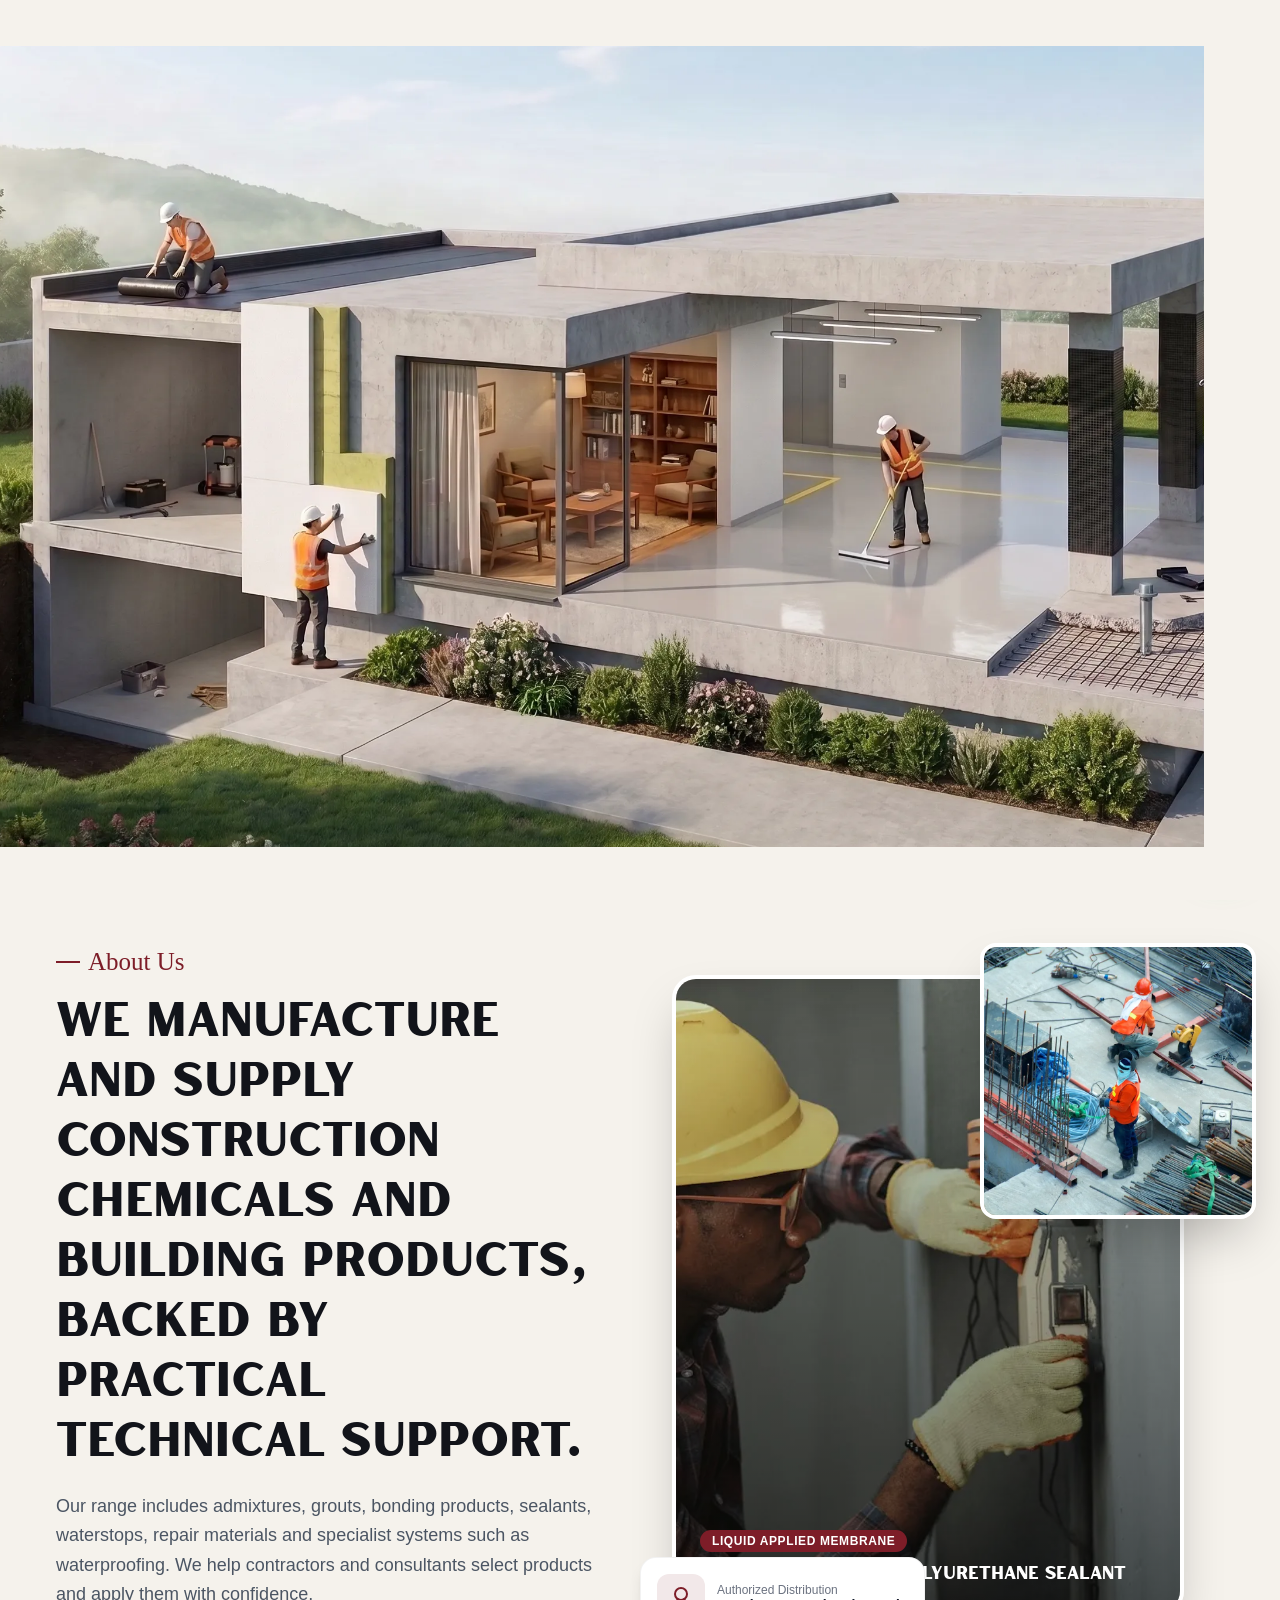
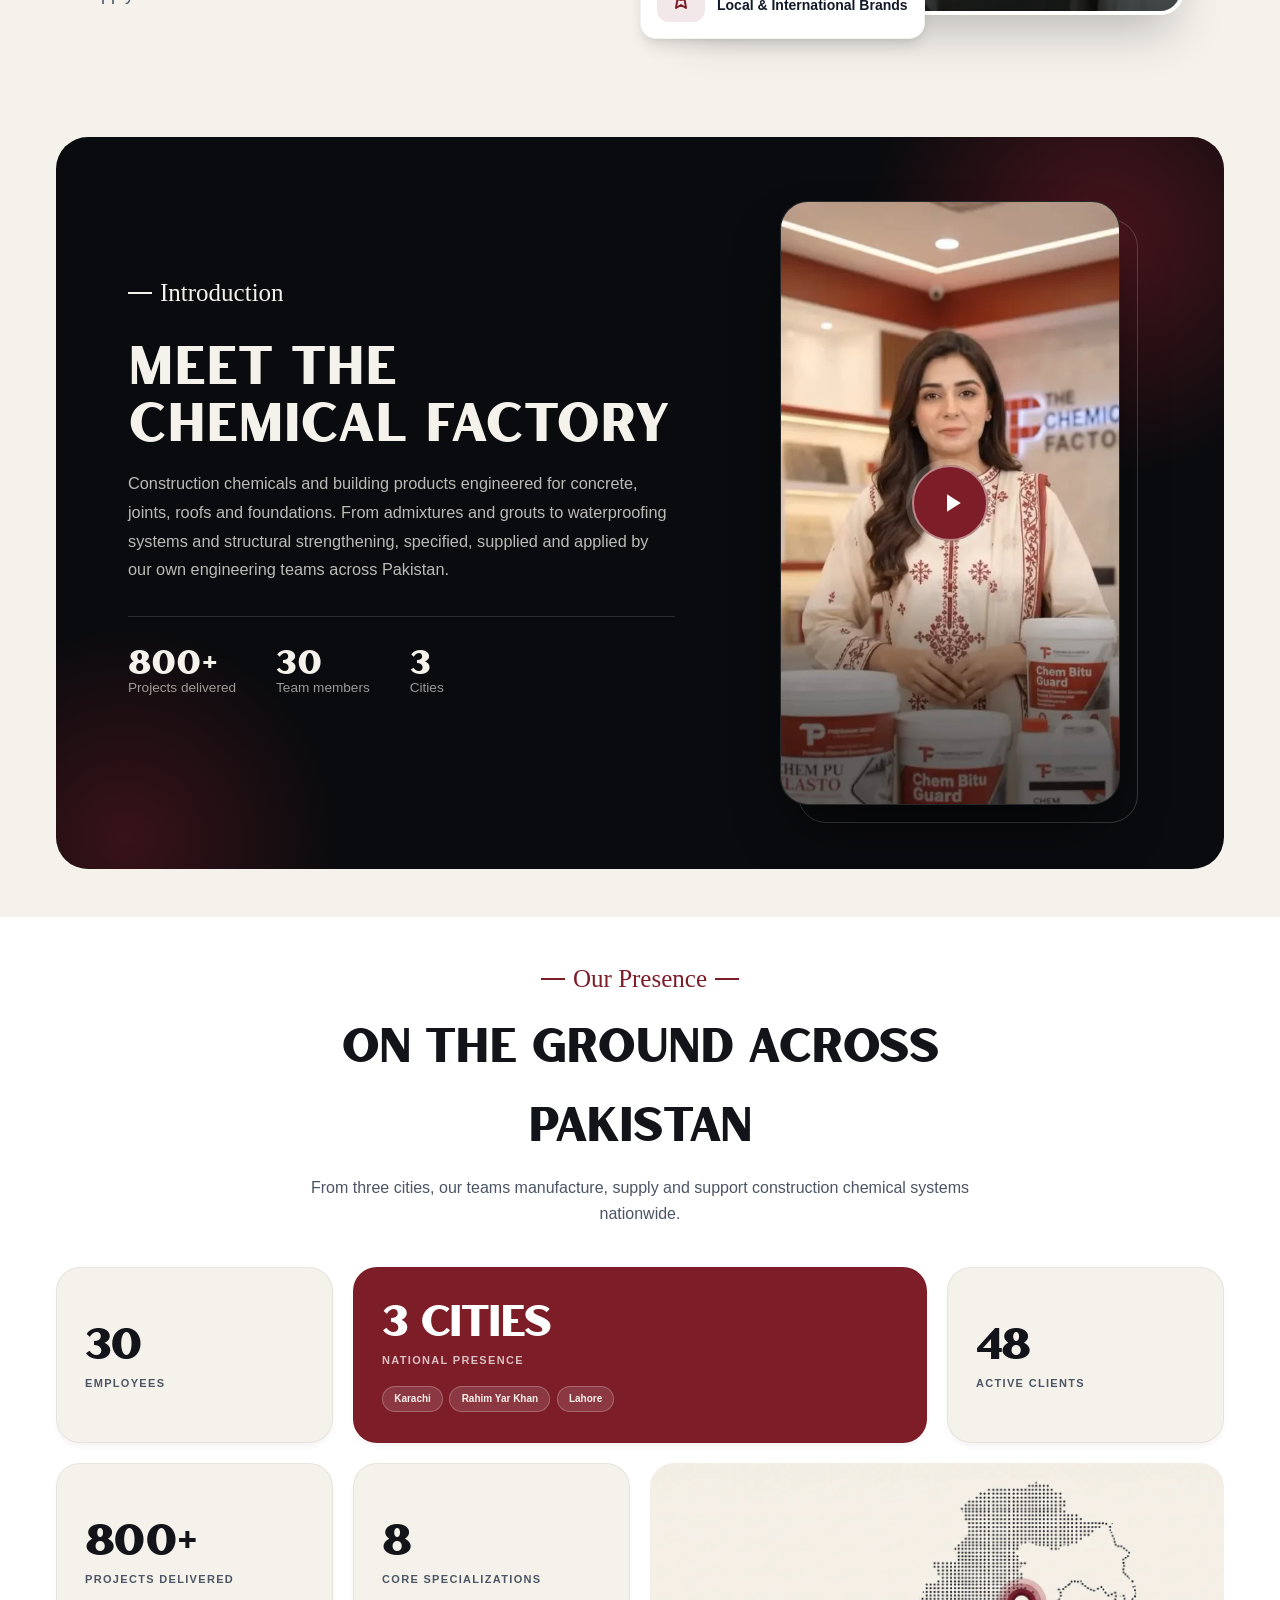
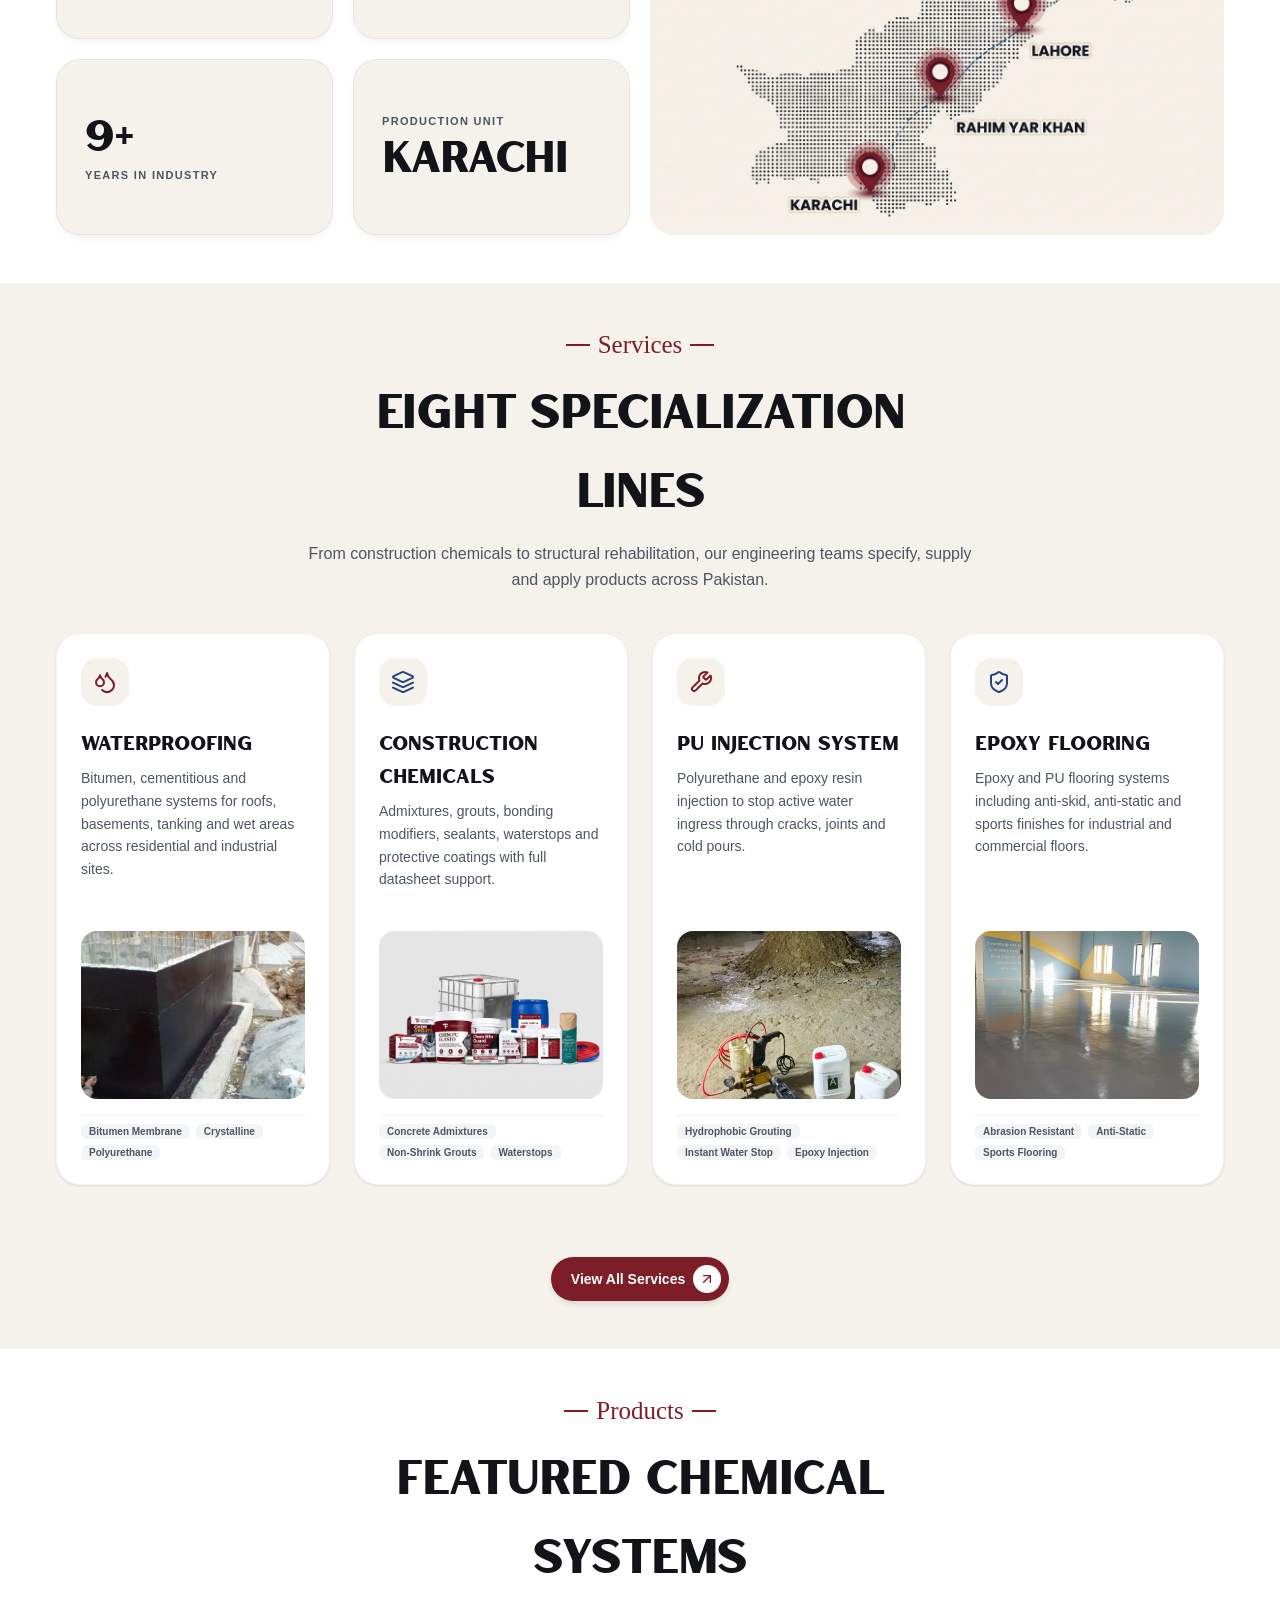
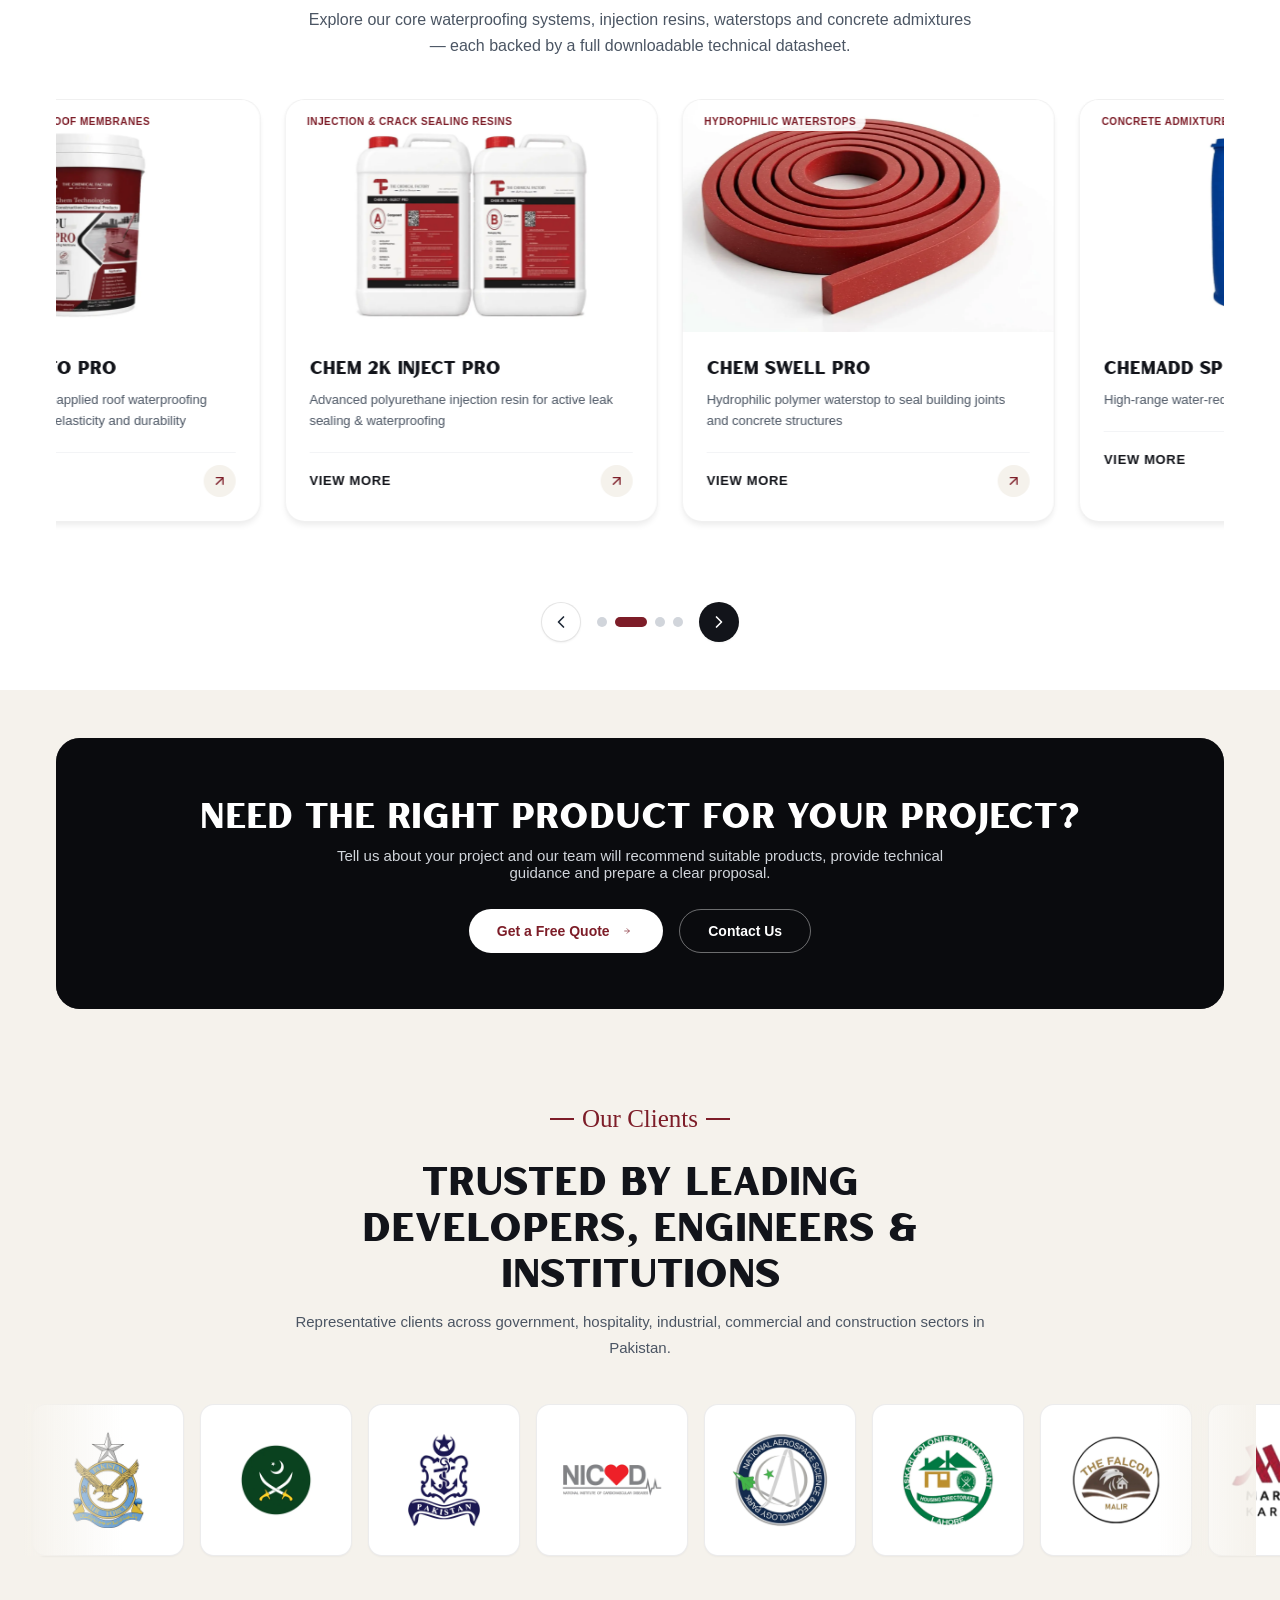
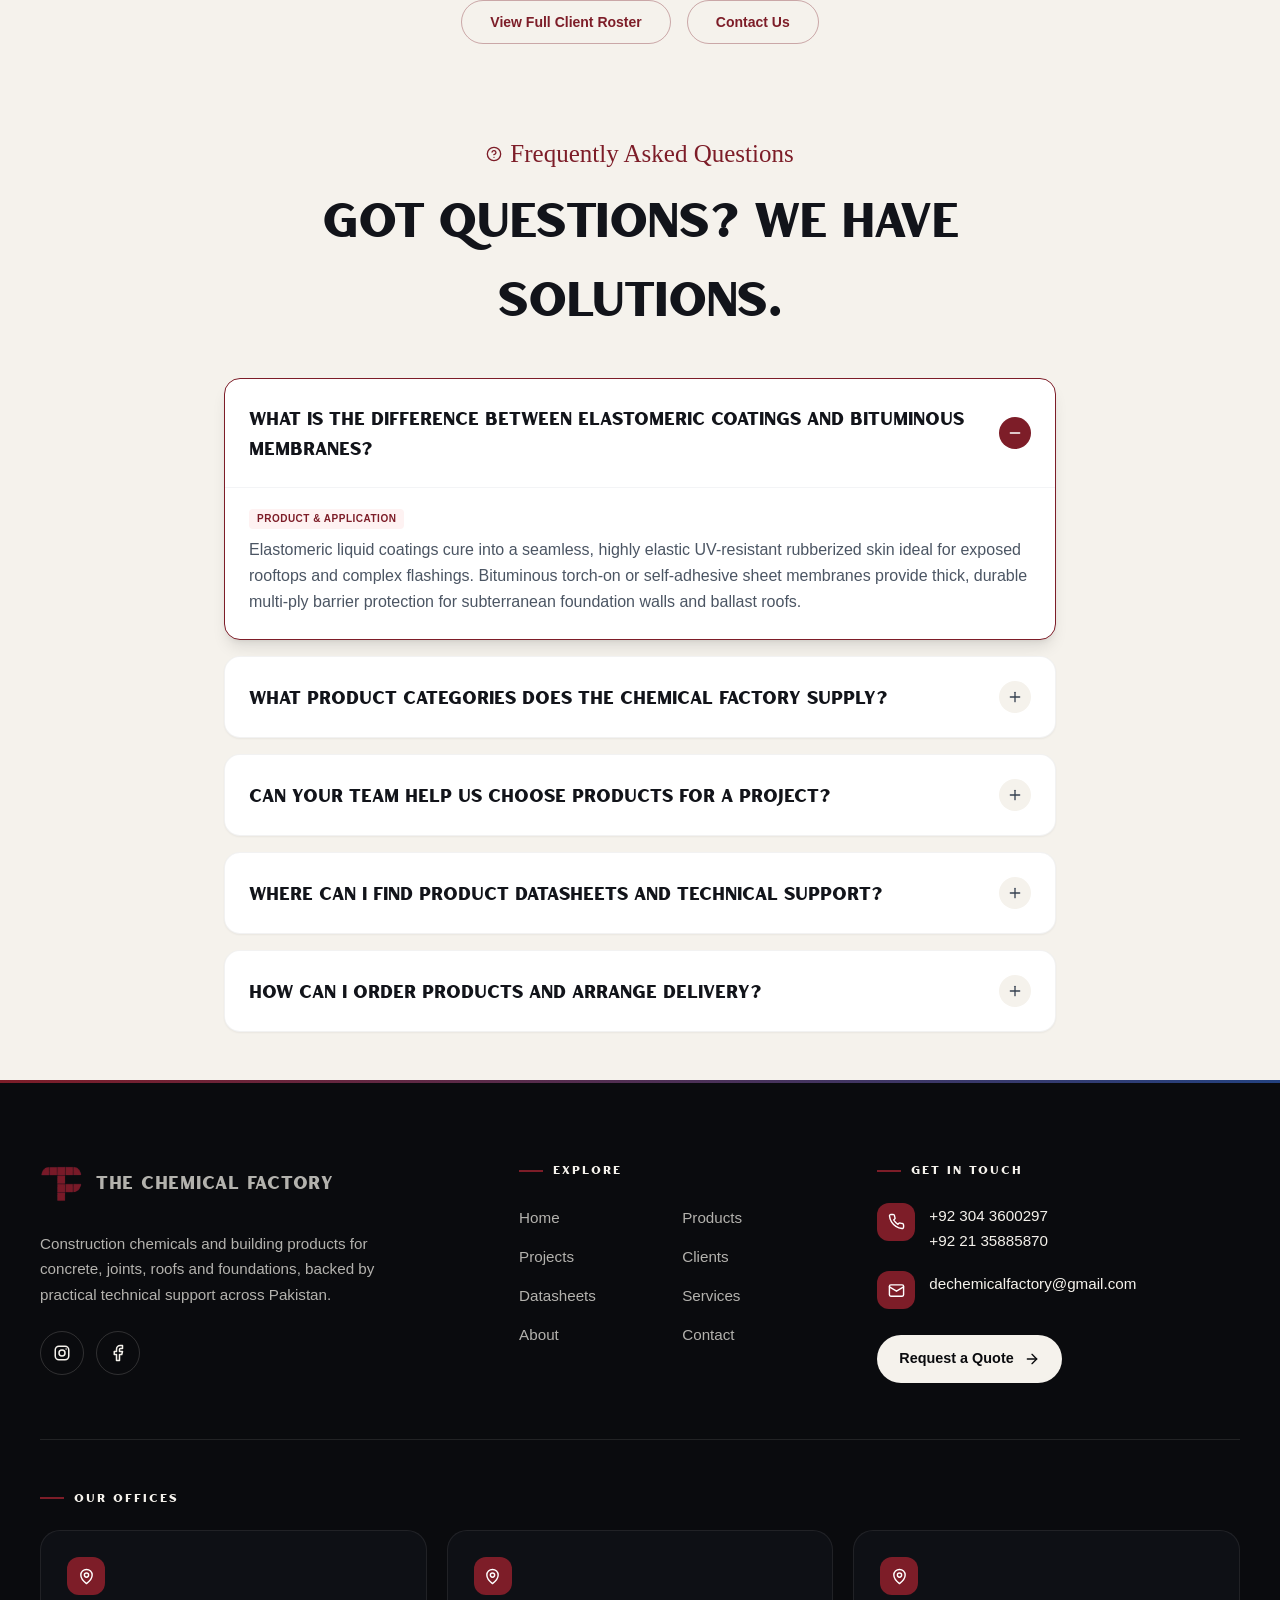
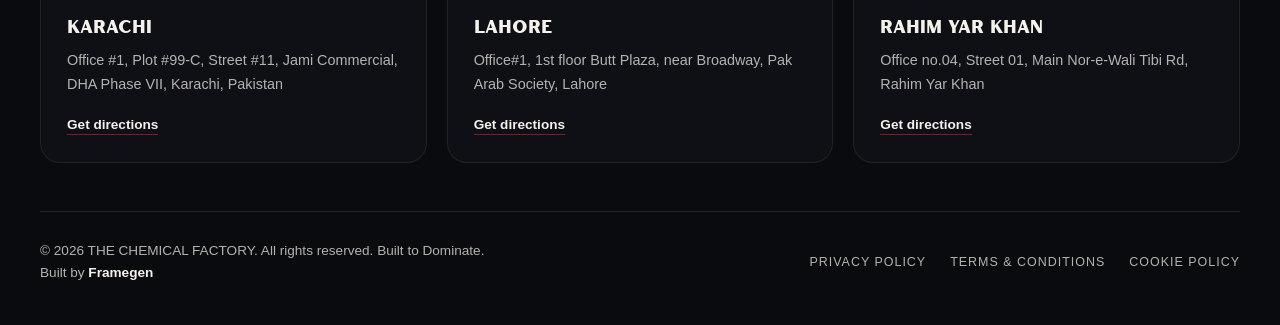
==== commit ffb1387f: "Fix homepage intro video asset paths Co-authored-by: Copilot <223556219+Copilot@users.noreply.github" ====
--- a/index.html
+++ b/index.html
@@ -324,8 +324,9 @@
       <!-- Video side -->
       <div class="ivid__stage" id="ivid-stage">
         <div class="ivid__frame">
-          <video id="ivid-video" playsinline preload="none" poster="video/tumbnail.webp" width="720" height="1280" aria-label="Introduction to The Chemical Factory">
-            <source src="video/introduction_video.webm" type="video/webm">
+          <video id="ivid-video" playsinline preload="none" poster="images/intro-poster.webp" width="720" height="1280" aria-label="Introduction to The Chemical Factory">
+            <source src="videos/intro.webm" type="video/webm">
+            <source src="videos/intro.mp4" type="video/mp4">
           </video>
 
           <button type="button" class="ivid__play" id="ivid-play" aria-label="Play introduction video">
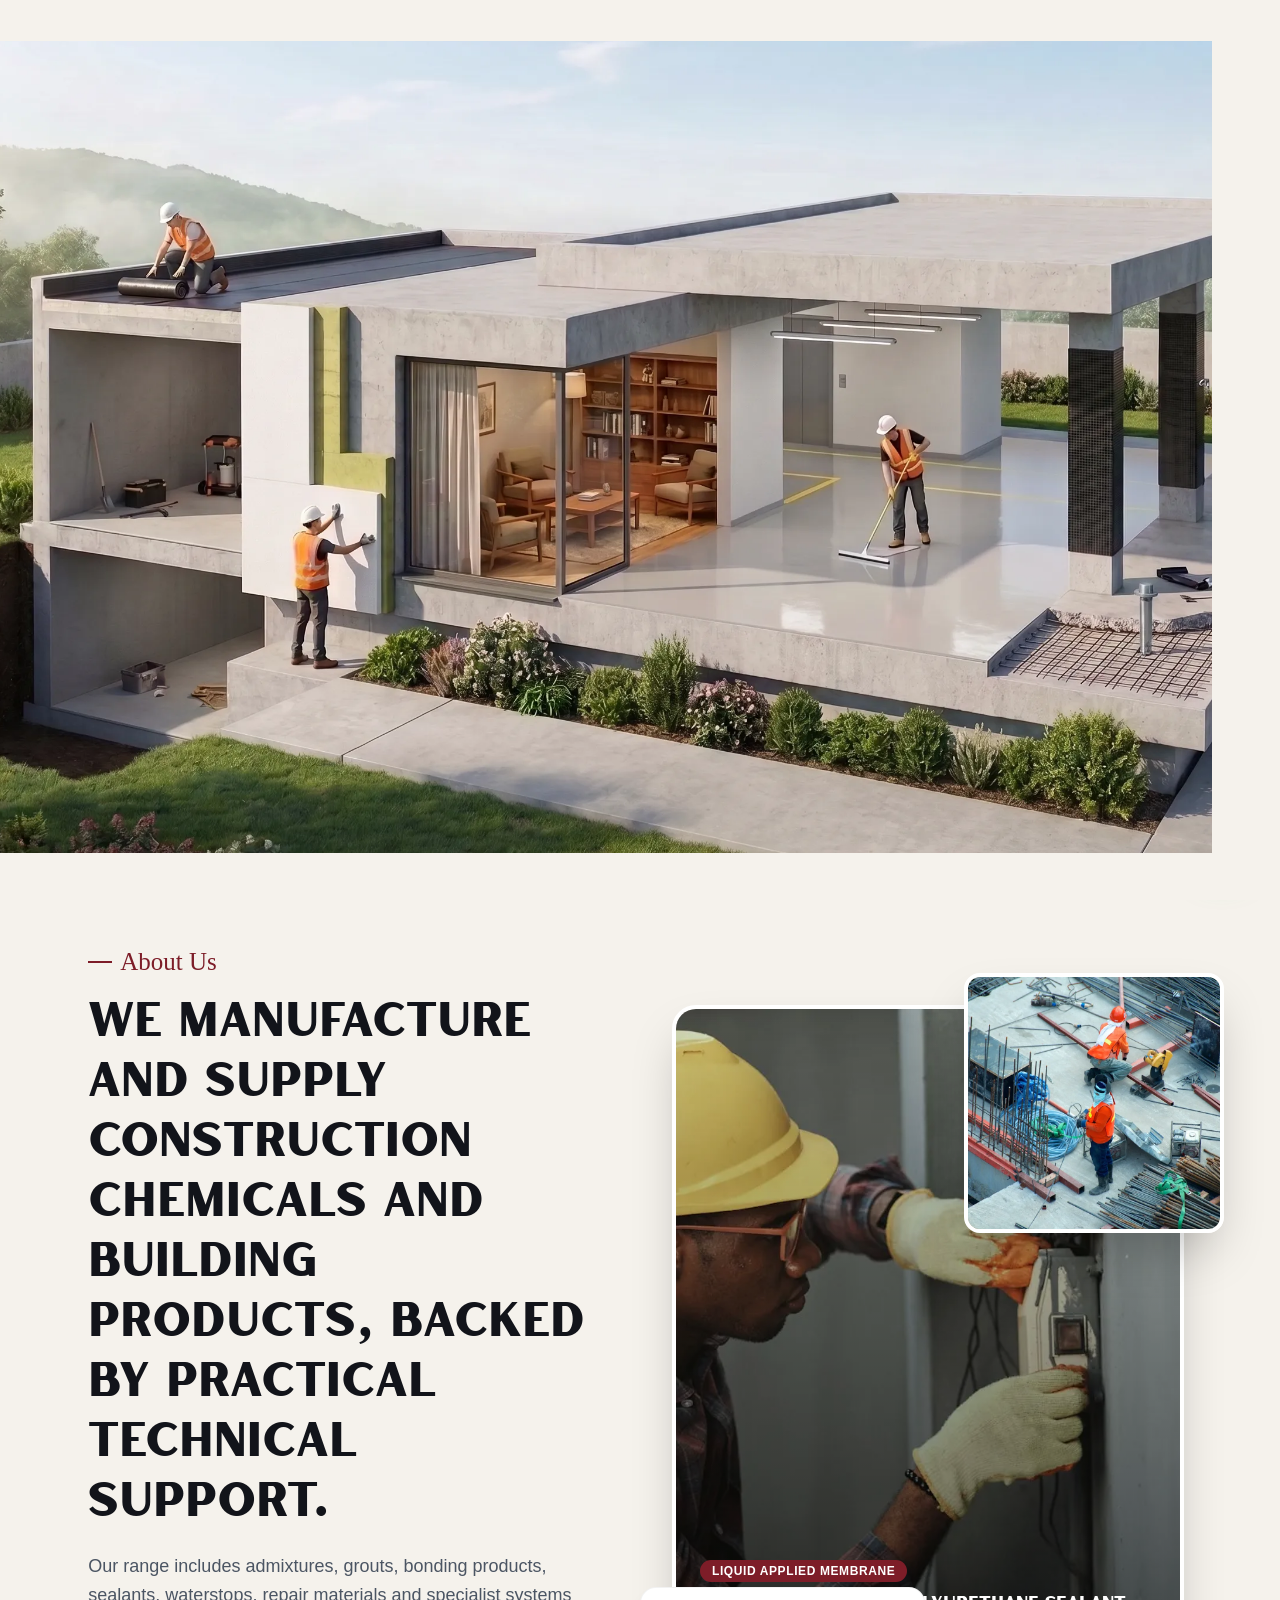
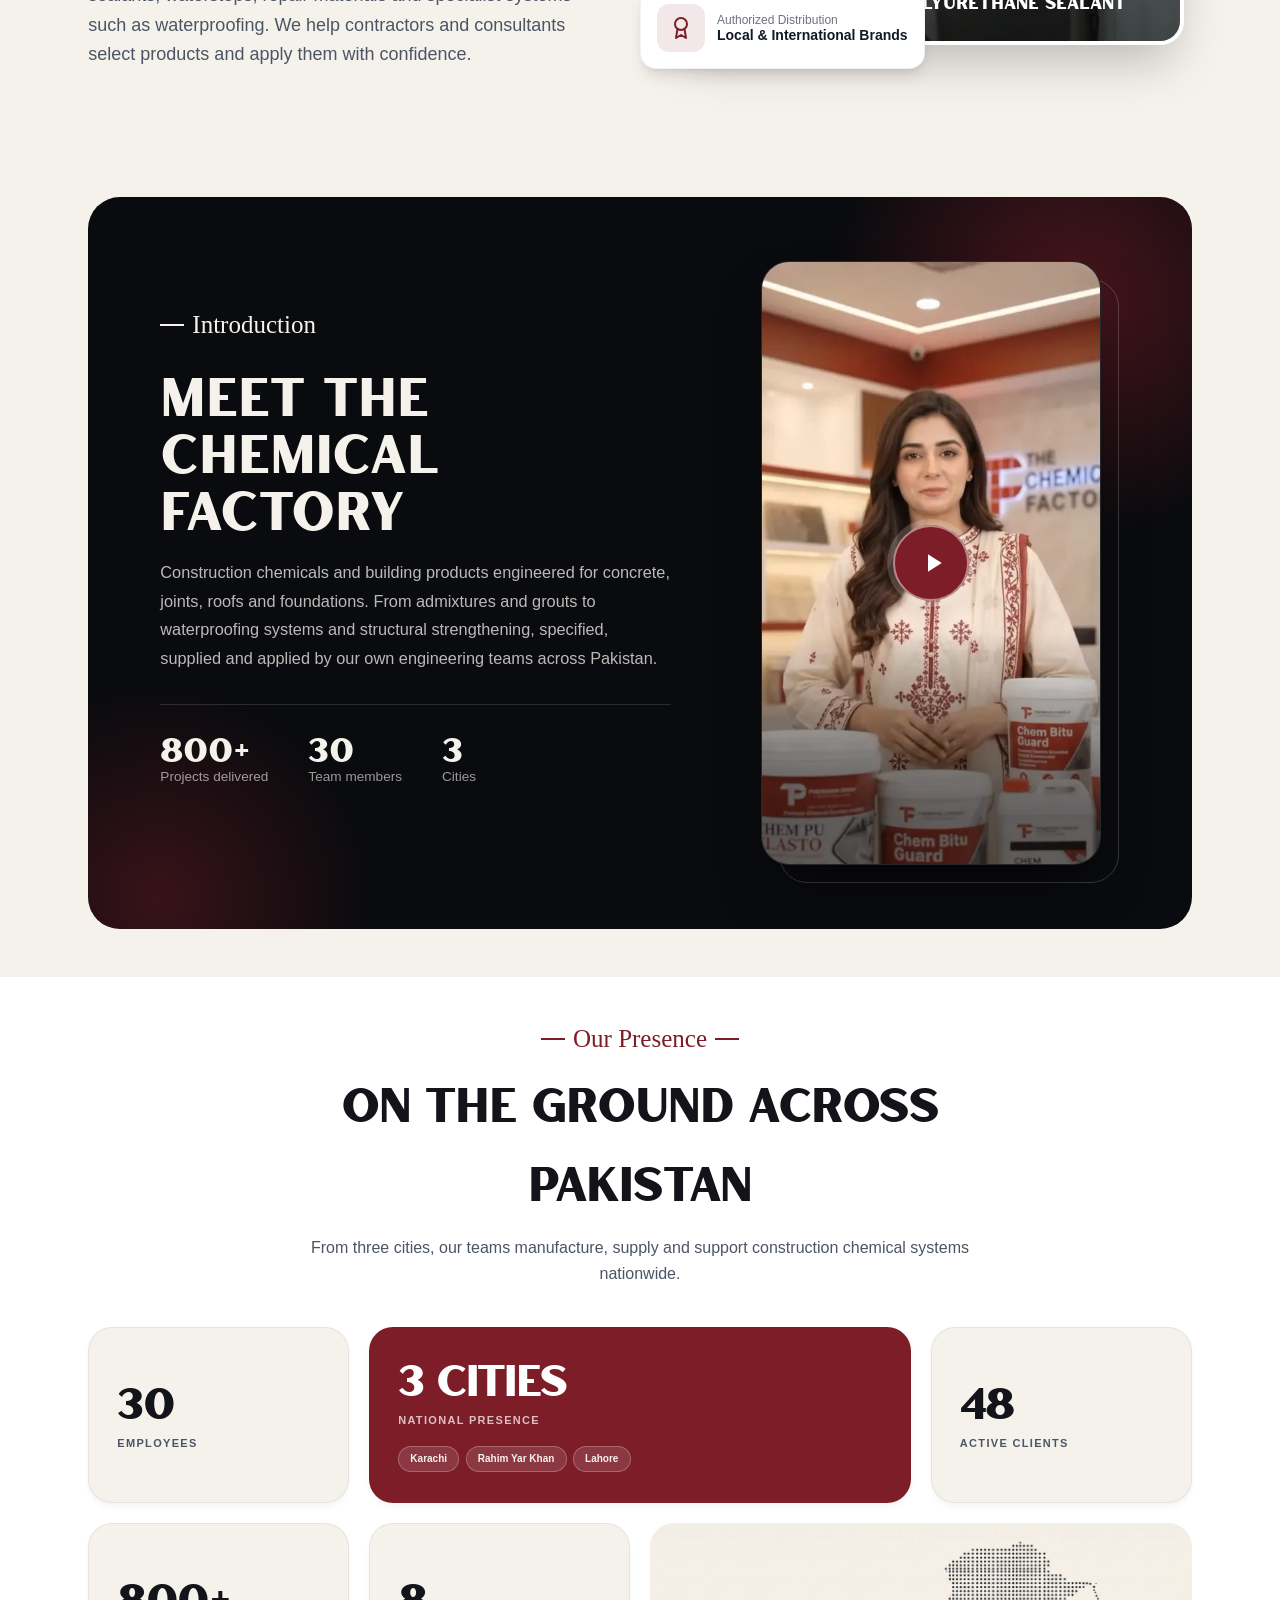
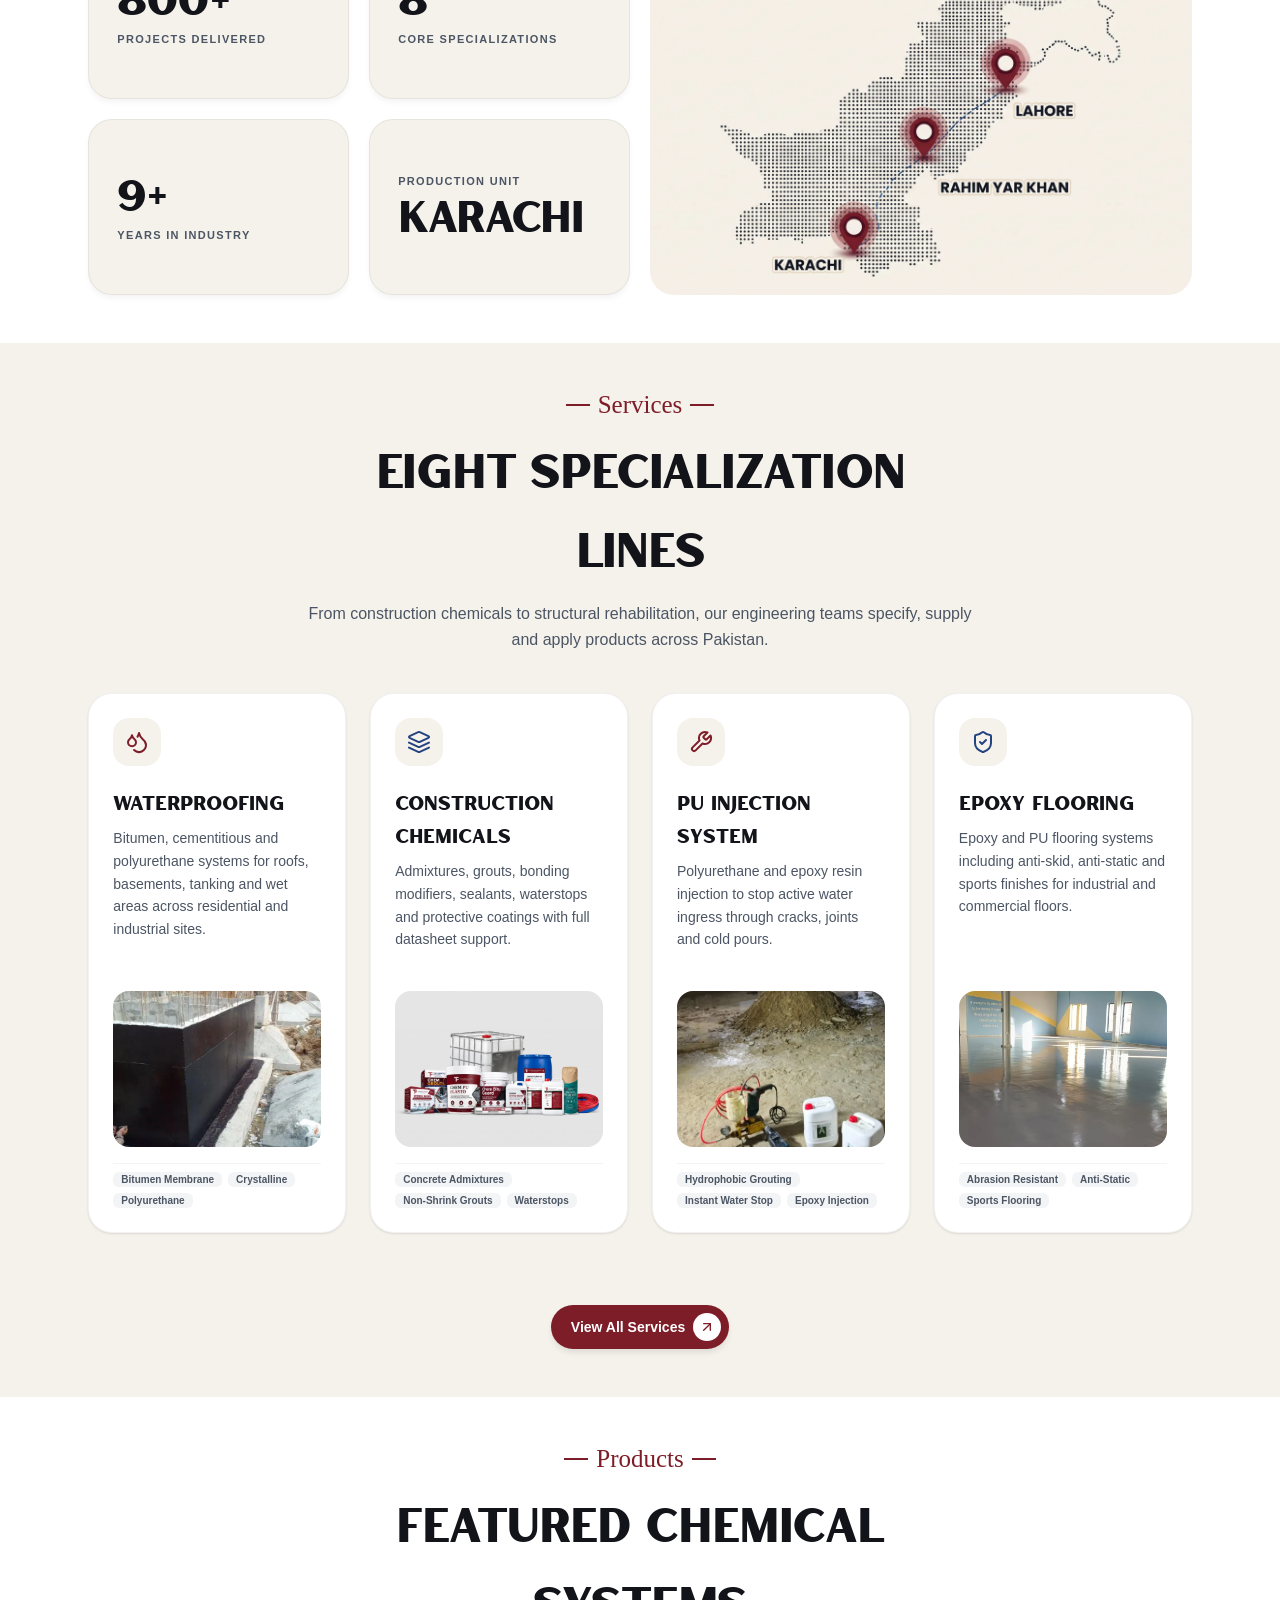
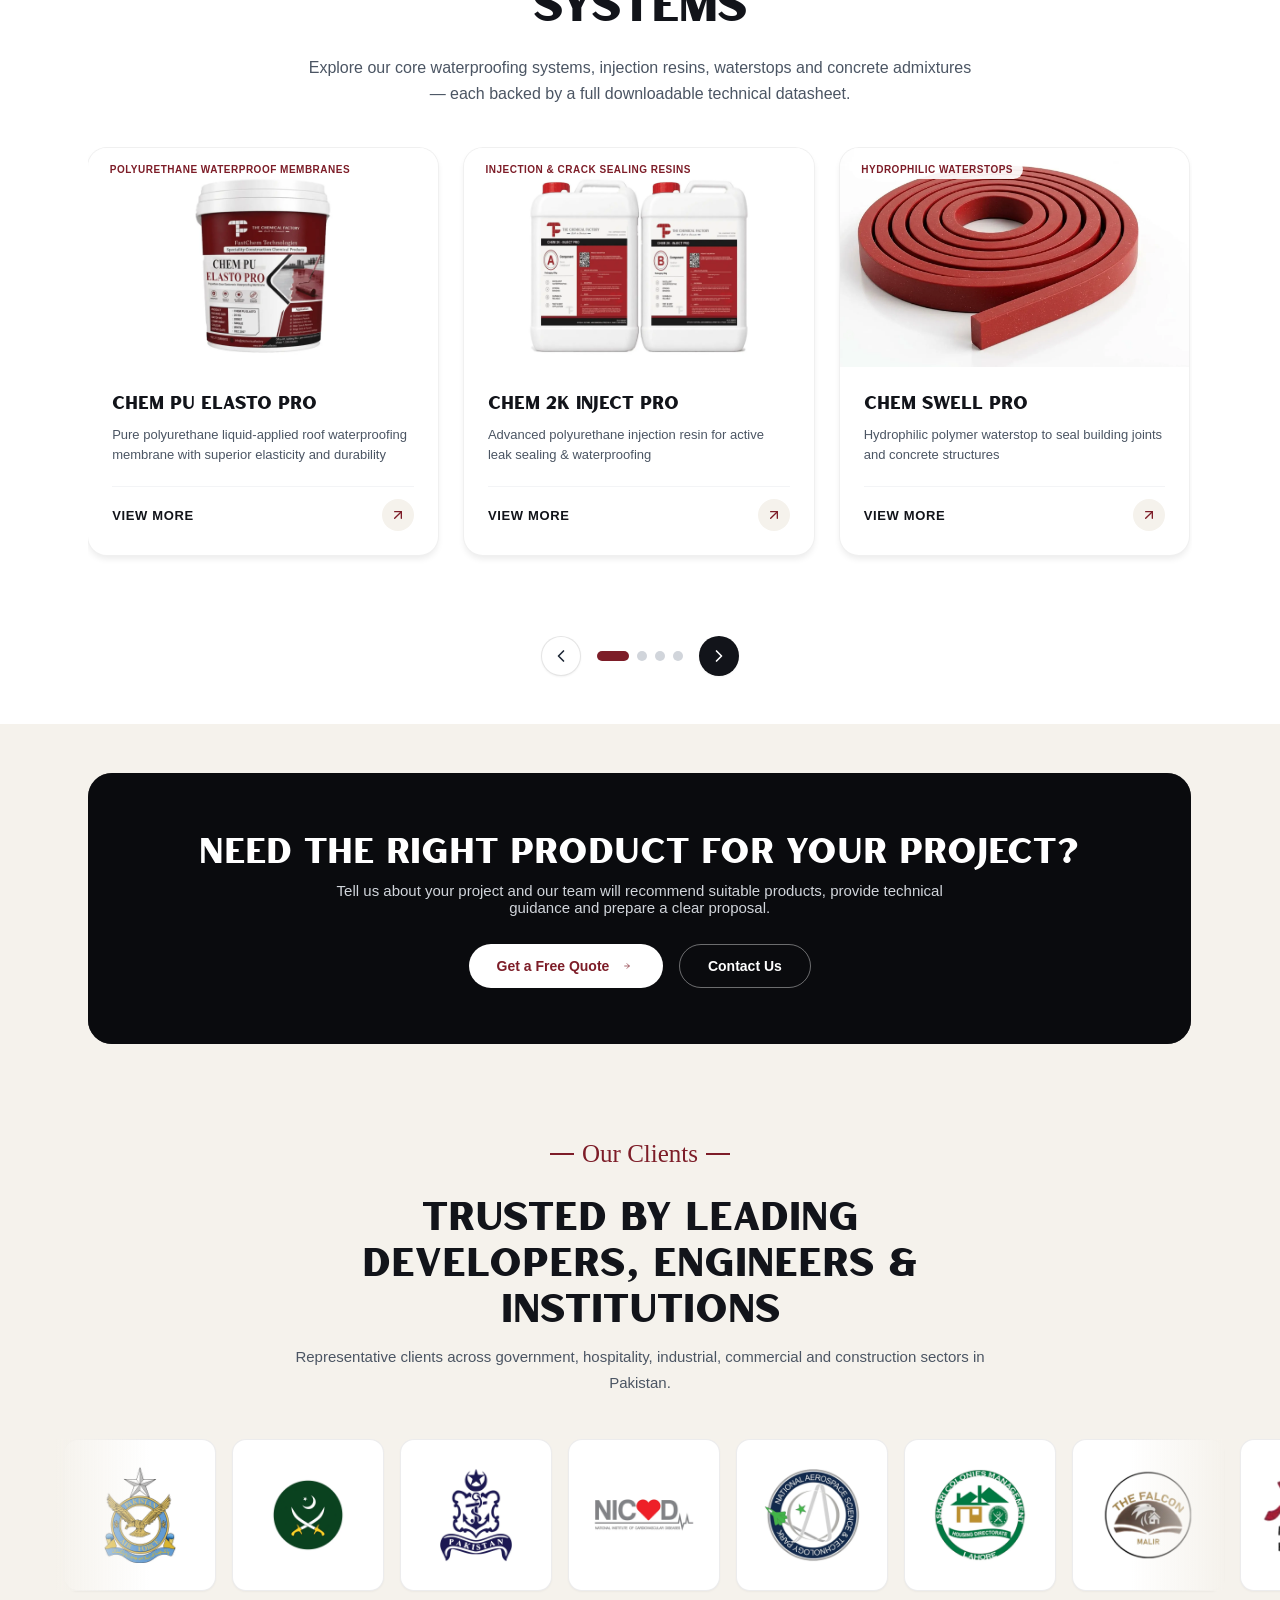
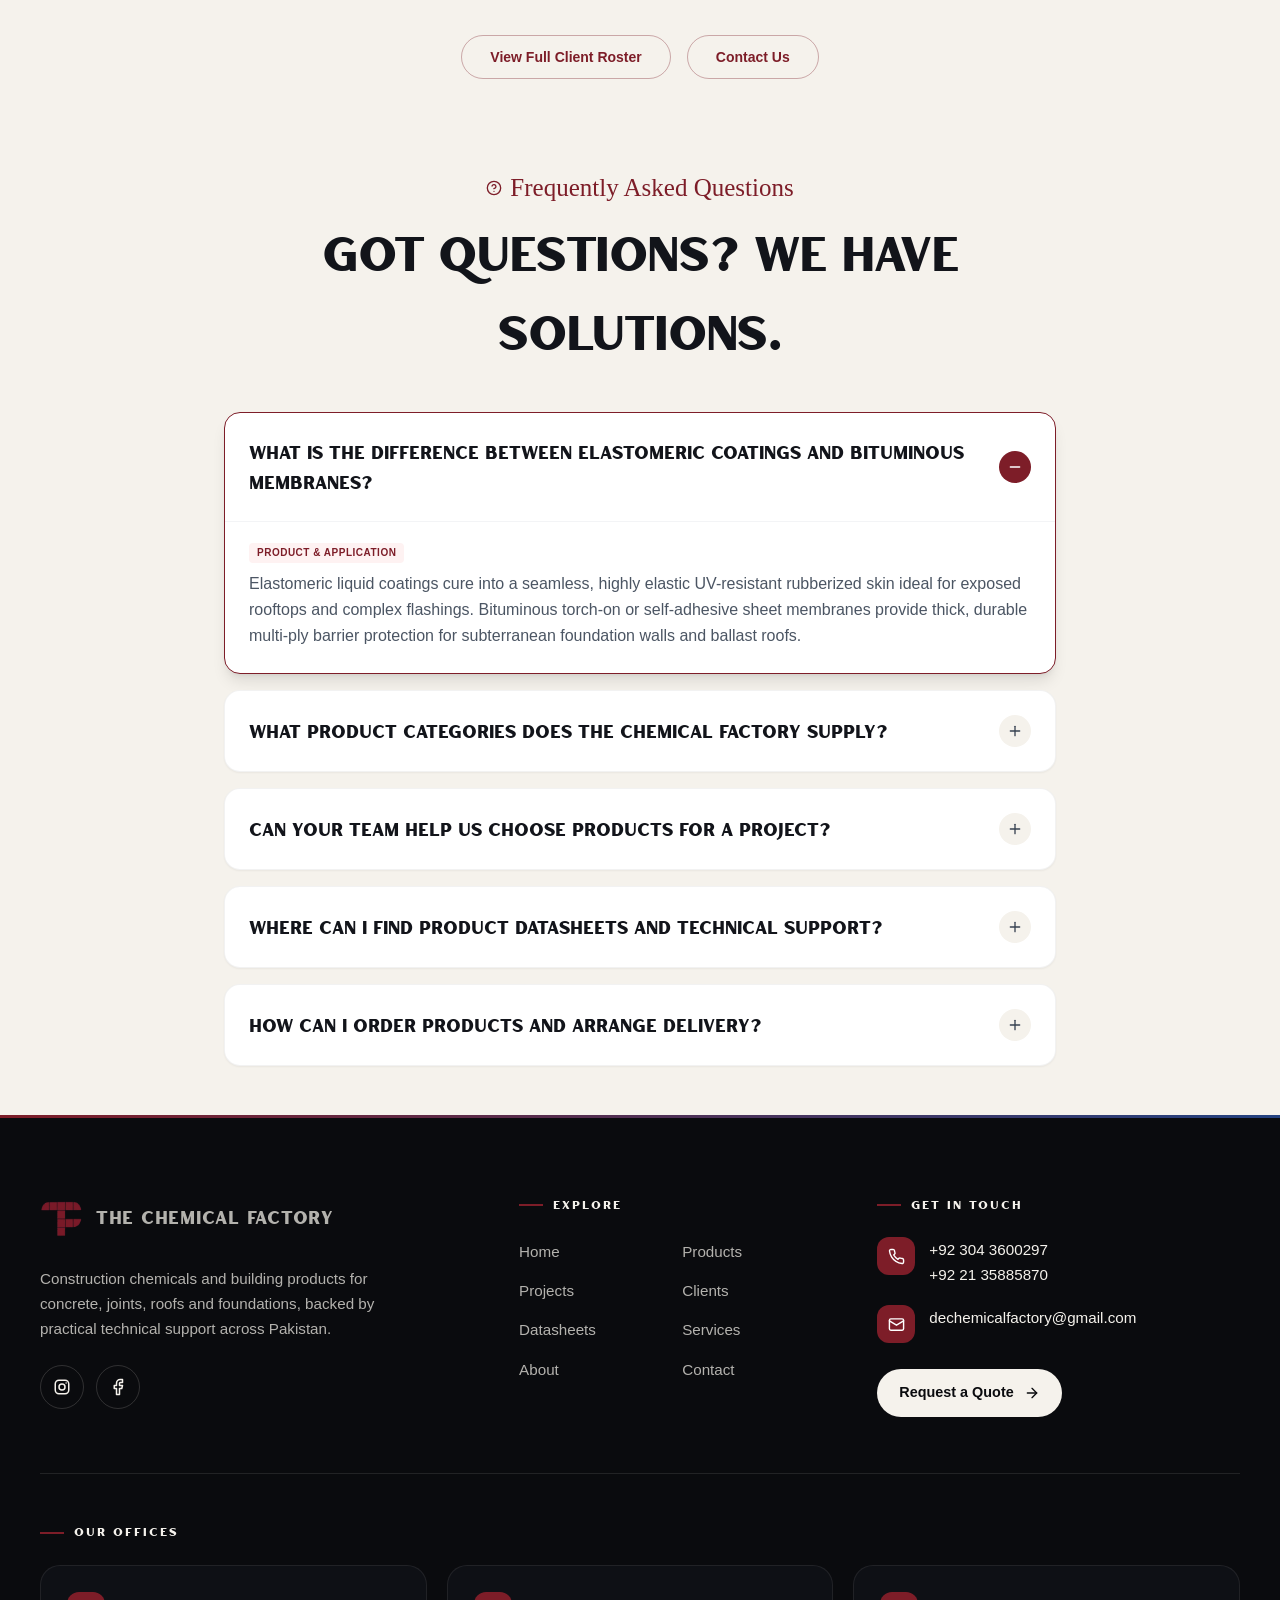
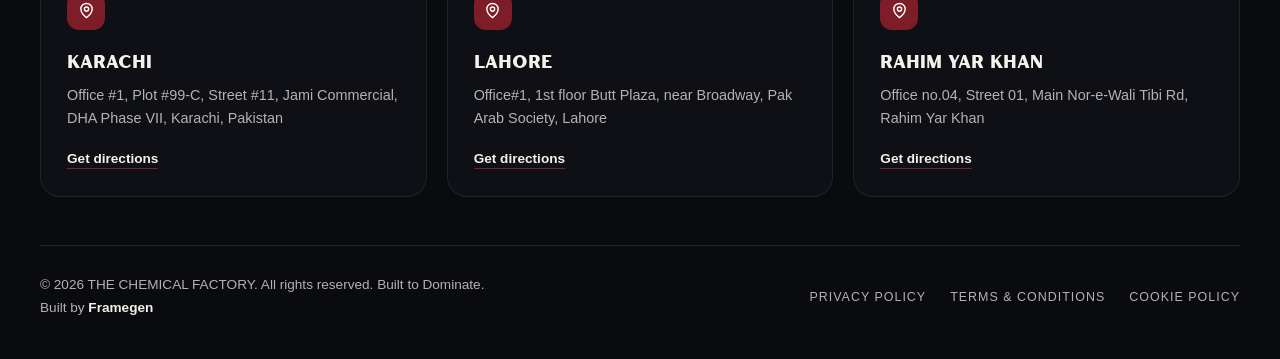
==== commit 314e502f: "Remove client group count numbers and unused CSS" ====
--- a/index.html
+++ b/index.html
@@ -173,7 +173,7 @@
         <div class="hero__row">
           <div class="hero__subtext" data-hero>
             <div class="hero__slide-copies">
-              <p class="hero__slide-copy">Construction chemicals and building products for concrete, joints, roofs and foundations, including admixtures, grouts, sealants, insulation, repair and waterproofing systems.</p>
+              <p class="hero__slide-copy">Chemicals for concrete, joints, roofs and foundations.<br />Admixtures, grouts, sealants, insulation, repair and waterproofing.</p>
               <p class="hero__slide-copy">Seamless, heavy-duty epoxy and terrazzo floors engineered for chemical resistance, hygiene and long-term wear.</p>
               <p class="hero__slide-copy">Carbon fiber strengthening and chemical anchoring that restore structural capacity without demolition.</p>
               <p class="hero__slide-copy">Waterproofing systems for roofs, basements and tanks, supported by product guidance and site-specific technical advice.</p>
@@ -199,6 +199,7 @@
           </div>
         </div>
 
+        <!-- Temporarily hidden home hero service chips.
         <div class="hero__features" data-hero>
           <div class="feature">
             <div class="feature__icon feature__icon--blue">
@@ -244,6 +245,7 @@
             </div>
           </div>
         </div>
+        -->
       </div>
     </section>
 
--- a/css/styles.css
+++ b/css/styles.css
@@ -30,6 +30,7 @@
 }
 
 :root {
+  --gutter: clamp(16px, 4.4vw, 85px);
   --sand: #F5F2EC;
   --ink: #12141A;
   --burgundy: #7D1D28;
@@ -88,10 +89,6 @@
   -webkit-font-smoothing: antialiased;
   -moz-osx-font-smoothing: grayscale;
   overflow-x: hidden;
-  --gutter: 1rem;
-}
-@media (min-width: 768px) {
-  body { --gutter: 1.5rem; }
 }
 section:not(.hero),
 section.hero {
@@ -468,6 +465,7 @@
 /* ---------- HERO ---------- */
 .hero {
   position: relative;
+  isolation: isolate;
   min-height: 92vh;
   display: flex;
   flex-direction: column;
@@ -560,33 +558,41 @@
 
 .hero__watermark {
   position: absolute;
-  inset: 0;
-  z-index: 1;
-  display: flex;
-  align-items: center;
+  top: clamp(8rem, 18vh, 13rem);
+  right: 0;
+  left: 0;
+  z-index: 3;
+  display: flex;
+  align-items: flex-start;
   justify-content: center;
+  height: auto;
   pointer-events: none;
   user-select: none;
   -webkit-user-select: none;
-  overflow: hidden;
+  overflow: visible;
 }
 .hero__watermark-text {
+  position: relative;
+  z-index: 3;
   font-family: var(--font-heading);
   font-weight: 900;
-  font-size: 9vw;
+  font-size: clamp(2.5rem, 6.5vw, 10rem);
   line-height: 1;
   letter-spacing: -0.04em;
   color: #fff;
+  text-align: center;
+  text-transform: uppercase;
+  padding-inline: clamp(16px, 4.4vw, 85px);
   white-space: nowrap;
   opacity: 0.72;
-  transform: translateY(-8vh);
+  pointer-events: none;
   -webkit-mask-image: linear-gradient(to bottom, #000 45%, transparent 98%);
   mask-image: linear-gradient(to bottom, #000 45%, transparent 98%);
 }
 
 .hero__content {
   position: relative;
-  z-index: 10;
+  z-index: 2;
   max-width: 80rem;
   margin: 0 auto;
   width: 100%;
@@ -600,18 +606,24 @@
   justify-content: space-between;
   gap: 2rem;
   padding-bottom: 1.5rem;
-  border-bottom: 1px solid rgba(255, 255, 255, 0.15);
+  /* border-bottom: 1px solid rgba(255, 255, 255, 0.15); */
 }
 
 .hero__subtext {
-  width: 28rem;
+  position: relative;
+  z-index: 2;
+  width: 100%;
   max-width: 100%;
+  min-height: 0;
+  height: auto;
   background: rgba(0, 0, 0, 0.35);
   -webkit-backdrop-filter: blur(14px) saturate(140%) url("#glass-noise");
   backdrop-filter: blur(14px) saturate(140%) url("#glass-noise");
   border: 1px solid rgba(255, 255, 255, 0.18);
   border-radius: 1rem;
-  padding: 1.15rem 1.35rem;
+  padding: 24px 32px;
+  margin-top: clamp(24px, 6vh, 80px);
+  max-width: 560px;
   box-shadow: 0 8px 32px rgba(0, 0, 0, 0.25);
 }
 .hero__subtext p {
@@ -3016,7 +3028,7 @@
     font-size: 4.5rem;
   }
   .hero__watermark-text {
-    font-size: 8.5vw;
+    font-size: clamp(2.5rem, 6.5vw, 9rem);
   }
   .hero {
     padding-left: 2rem;
@@ -3274,12 +3286,8 @@
     filter: none;
   }
   .hero__watermark-text {
-    font-size: 14vw;
     white-space: normal;
     text-align: center;
-    transform: translateY(-22vh);
-    -webkit-mask-image: linear-gradient(to bottom, #000 68%, rgba(0, 0, 0, 0.25) 100%);
-    mask-image: linear-gradient(to bottom, #000 68%, rgba(0, 0, 0, 0.25) 100%);
   }
   .hero__slider-dots {
     margin-top: 0.6rem;
--- a/css/pages.css
+++ b/css/pages.css
@@ -32,7 +32,8 @@
 .page-hero {
   position: relative;
   margin: 7.5rem auto 0;
-  max-width: 80rem;
+  width: calc(100% - var(--gutter) - var(--gutter));
+  max-width: 1750px;
   padding: 3.5rem 3rem 3rem;
   height: 500px;
   display: flex;
@@ -50,6 +51,8 @@
   z-index: 0;
   width: 100%;
   height: 100%;
+  display: block;
+  border-radius: 24px;
   object-fit: cover;
   object-position: center;
 }
@@ -82,9 +85,10 @@
 }
 /* Breadcrumb bar above the page-hero banner on inner pages */
 .page-crumbs {
-  max-width: 80rem;
+  width: calc(100% - var(--gutter) - var(--gutter));
+  max-width: 1750px;
   margin: 7.75rem auto 0;
-  padding: 0 0.25rem;
+  padding: 0;
 }
 .page-crumbs__list {
   list-style: none;
@@ -363,17 +367,6 @@
   color: var(--ink);
   margin-bottom: 1.1rem;
 }
-.clients-group__count {
-  font-family: var(--font-body);
-  font-size: 0.6875rem;
-  font-weight: 700;
-  letter-spacing: 0.06em;
-  text-transform: uppercase;
-  color: var(--burgundy);
-  background: rgba(125, 29, 40, 0.08);
-  border-radius: 9999px;
-  padding: 0.2rem 0.6rem;
-}
 @media (min-width: 768px) { .clients-group { padding: 2.25rem; } }
 .clients-note {
   margin-top: 2rem;
@@ -888,8 +881,8 @@
 
 /* ---------- Page hero responsive ---------- */
 @media (max-width: 768px) {
-  .page-crumbs { margin: 6.75rem 1rem 0; padding: 0; }
-  .page-hero { margin: 6.5rem 1rem 0; padding: 3rem 1.5rem 2rem; min-height: 620px; height: 620px !important; border-radius: 1.25rem; }
+  .page-crumbs { margin: 6.75rem auto 0; }
+  .page-hero { margin: 6.5rem auto 0; padding: 3rem 1.5rem 2rem; min-height: 620px; height: 620px !important; border-radius: 1.25rem; }
   .page-crumbs + .page-hero { margin-top: 0.85rem; }
   .page-hero__watermark { display: none; }
   .catalog-search__bar { flex-wrap: wrap; border-radius: 1.25rem; }
@@ -905,11 +898,16 @@
     column-gap: 0.85rem;
     row-gap: 0.35rem;
   }
+
   .ds-card__preview { grid-area: thumb; align-self: start; }
   .ds-card__title { grid-area: title; }
   .ds-card__meta .ds-card__meta-row:first-child { grid-area: packaging; }
   .ds-card__meta .ds-card__meta-row:last-child { grid-area: coverage; }
   .ds-card__download { grid-area: download; align-self: start; }
+}
+
+@media (min-width: 769px) {
+  .page-hero { height: 490px; }
 }
 
 /* ---------- Product detail page ---------- */
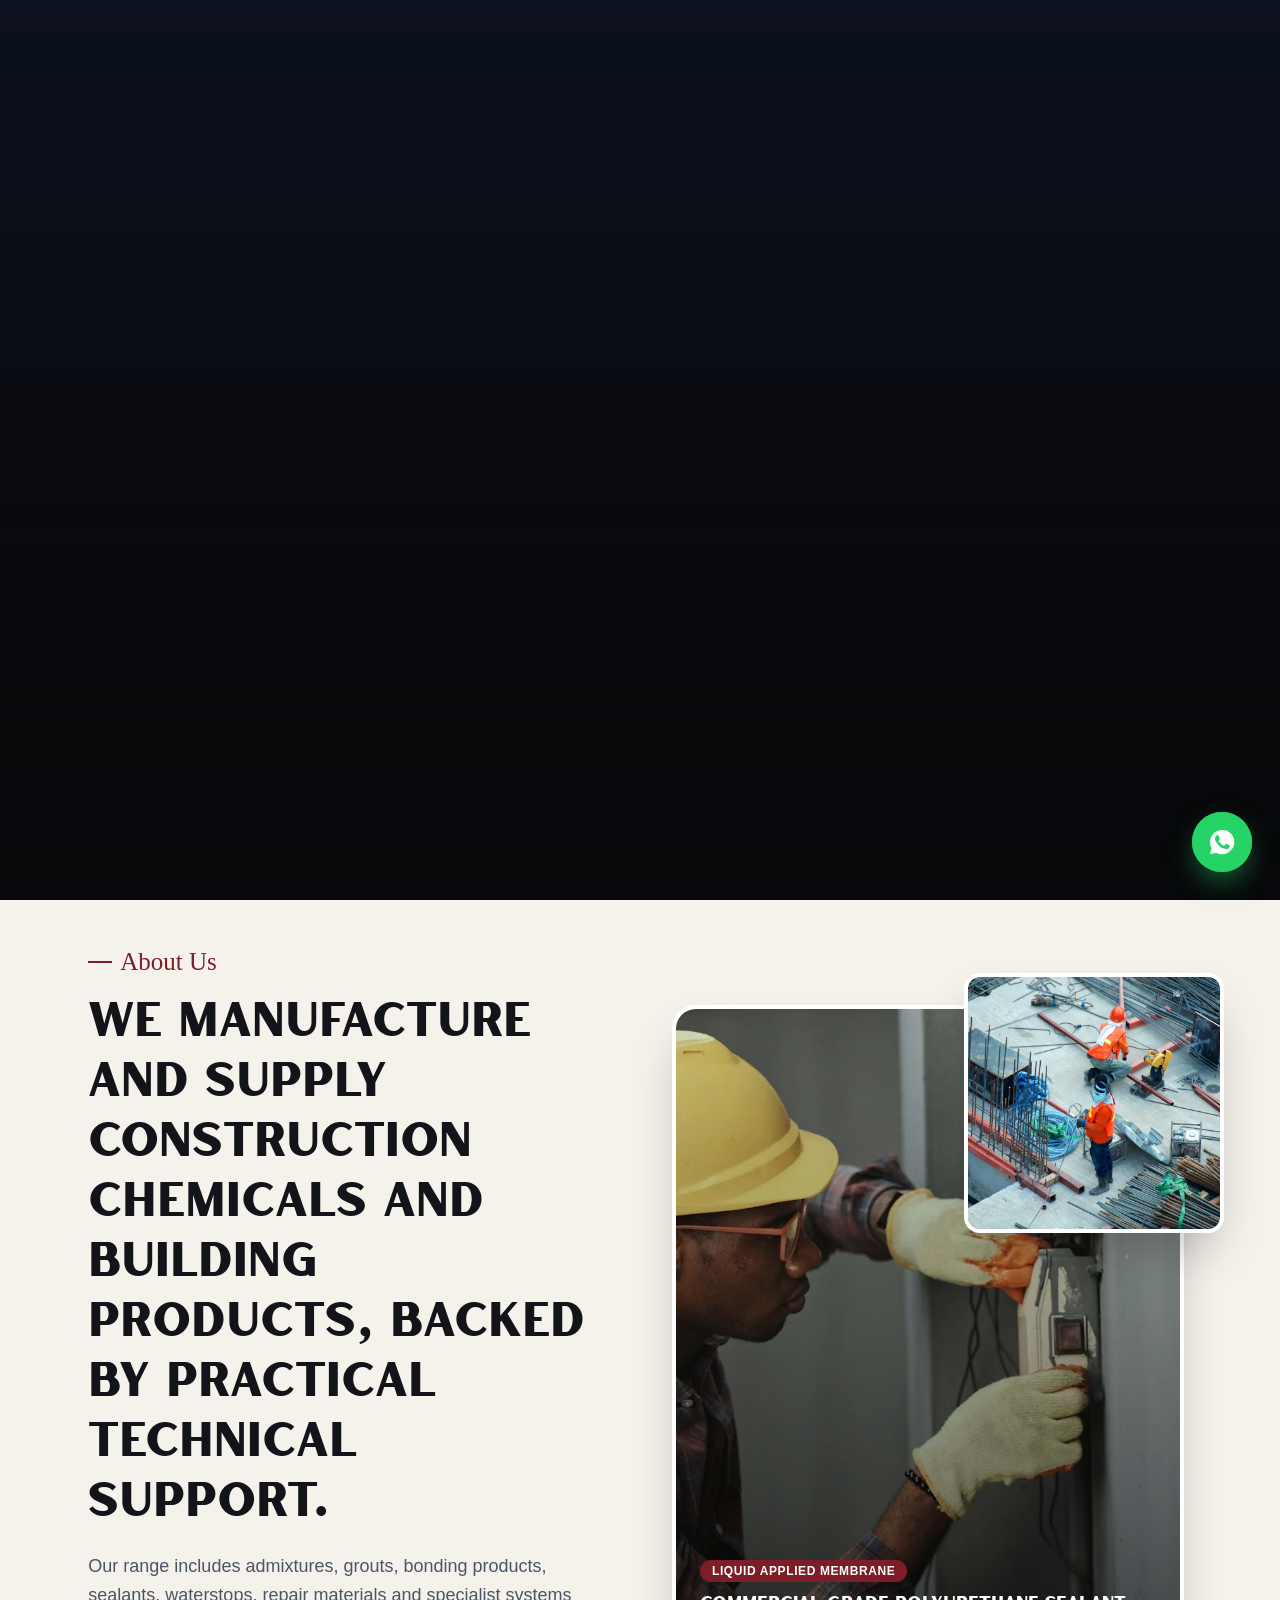
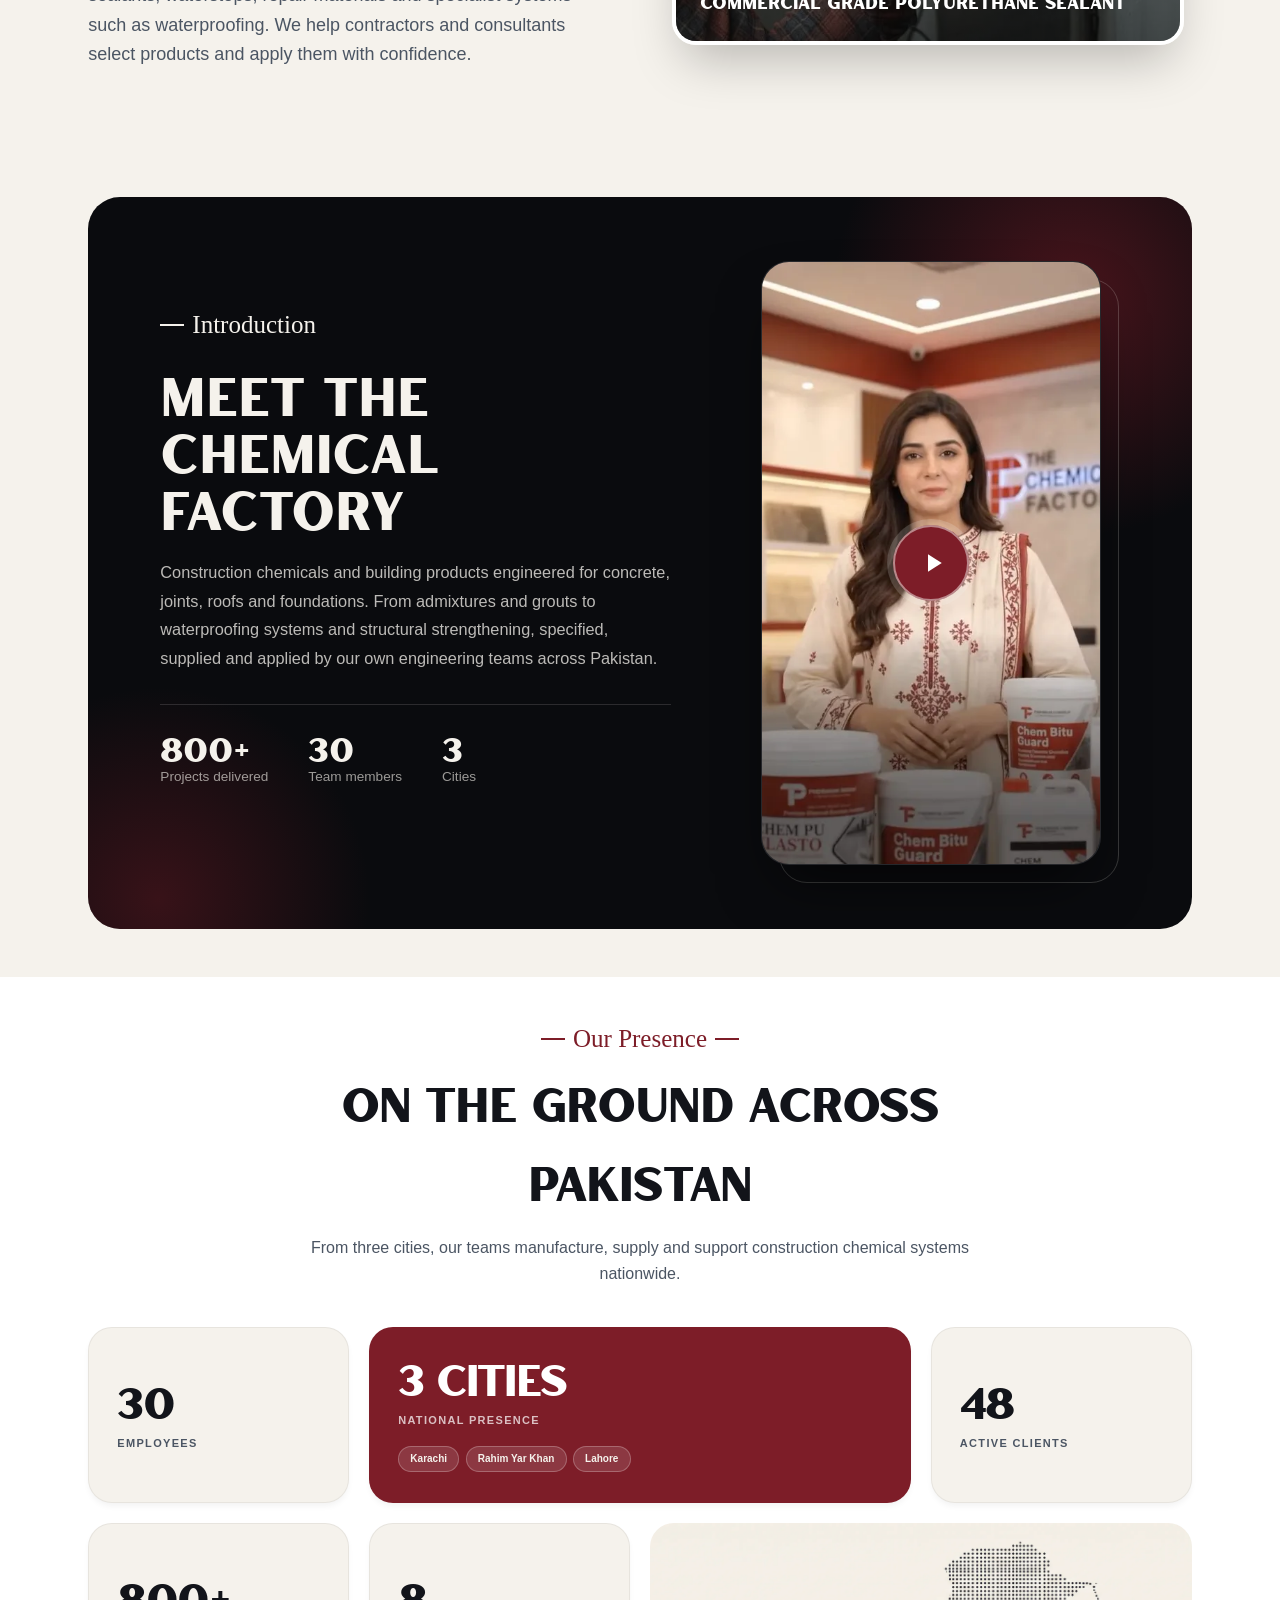
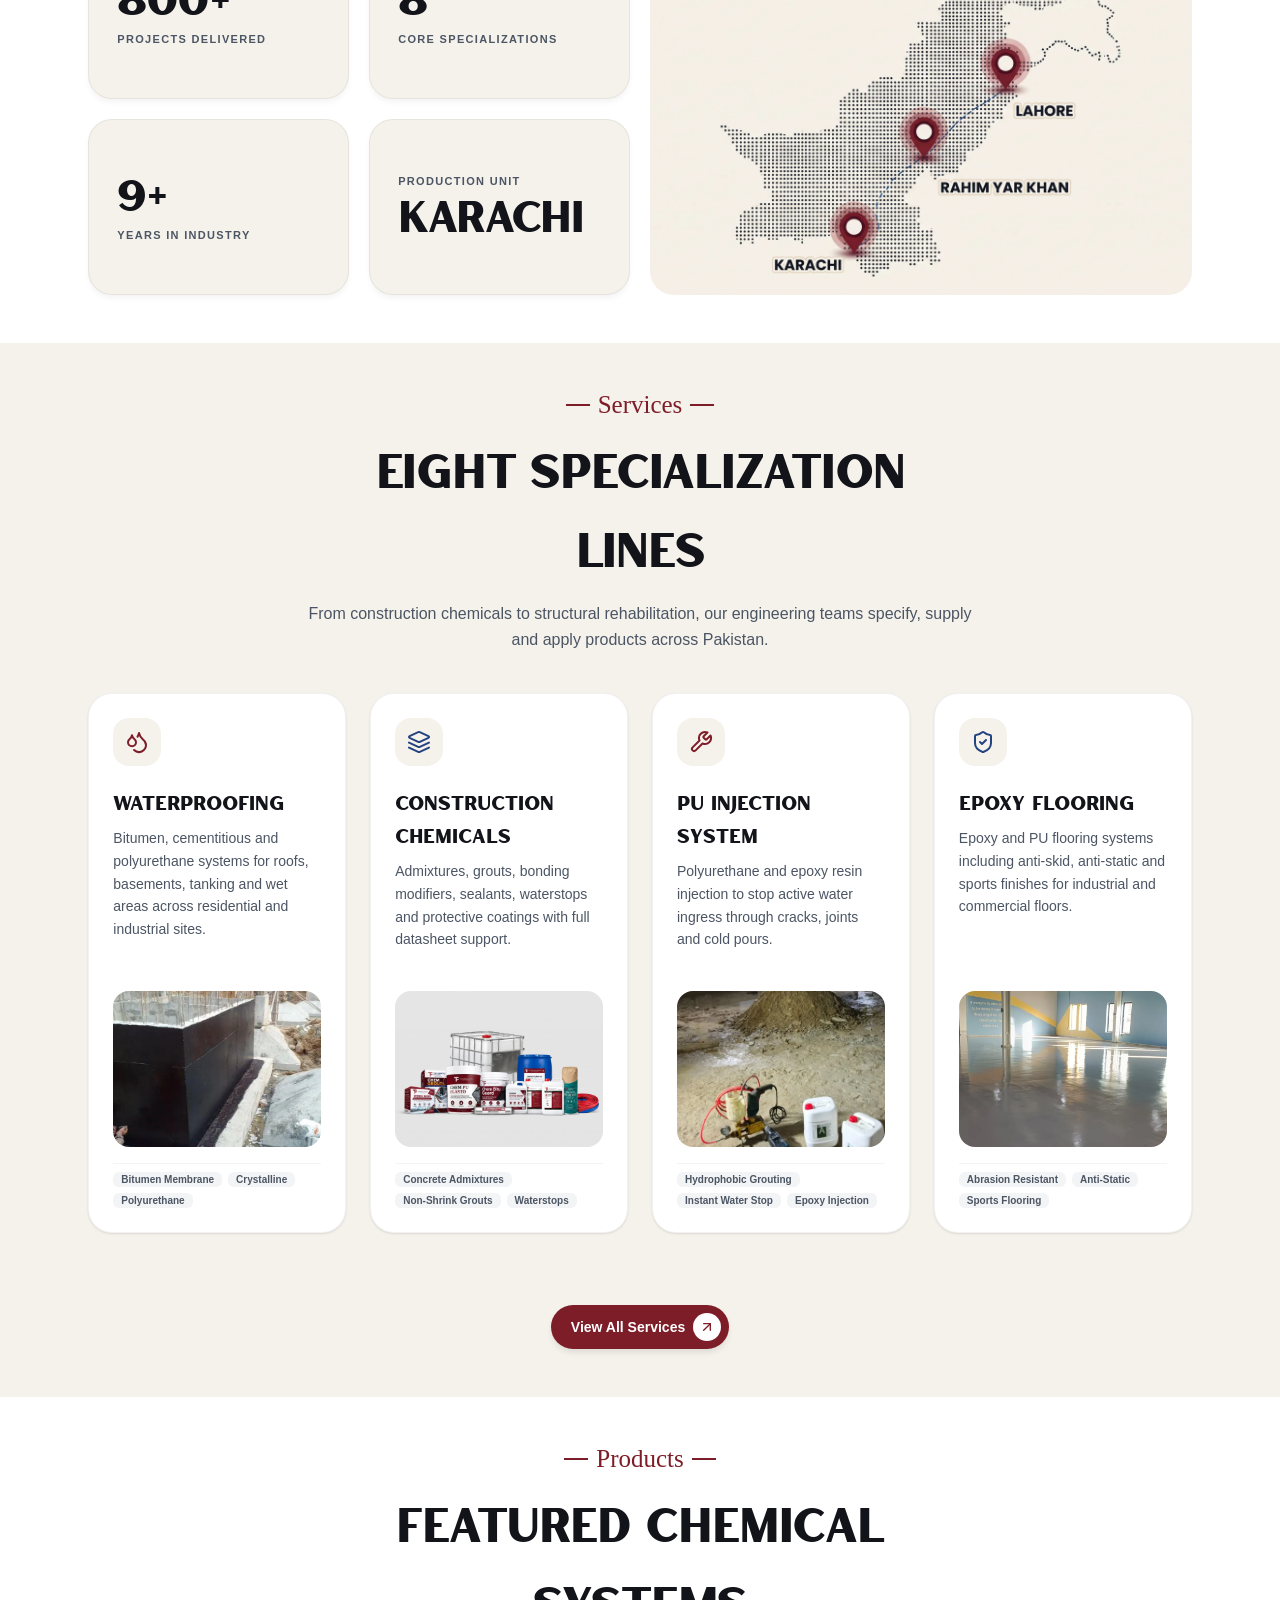
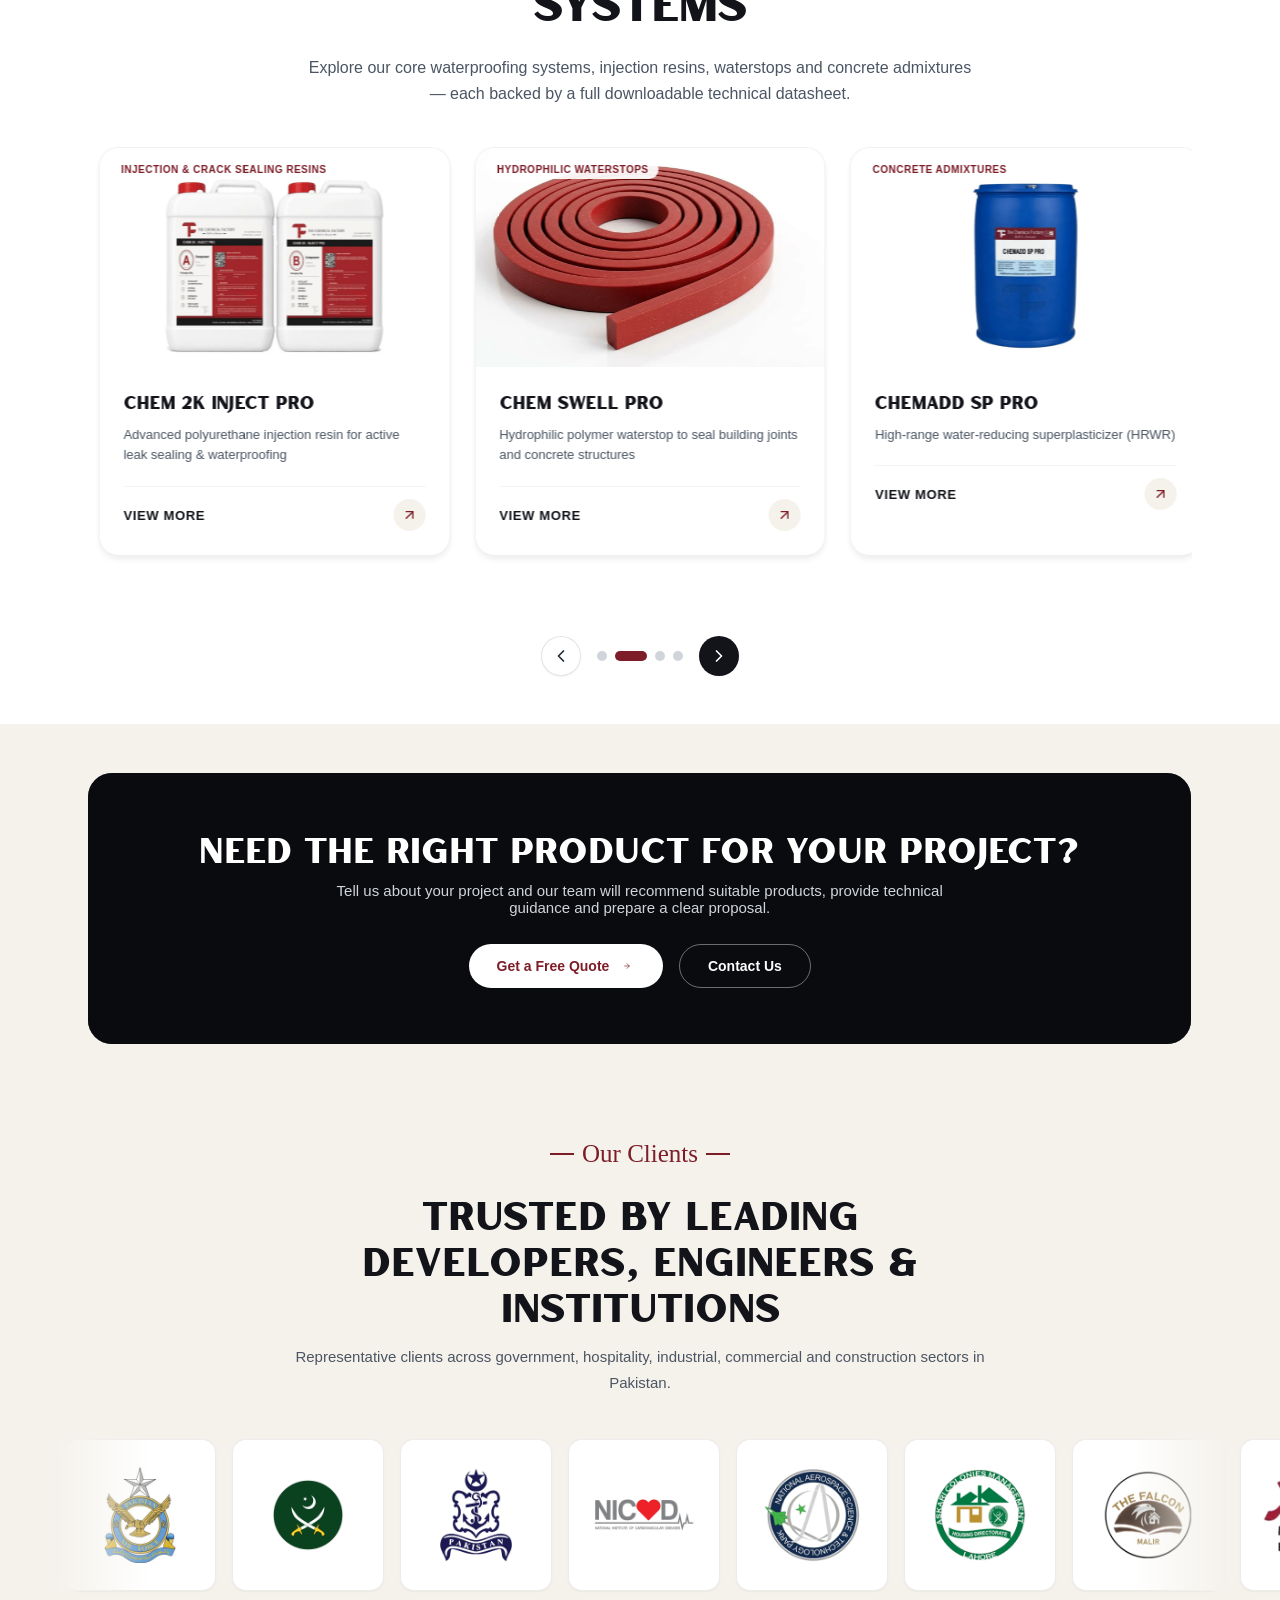
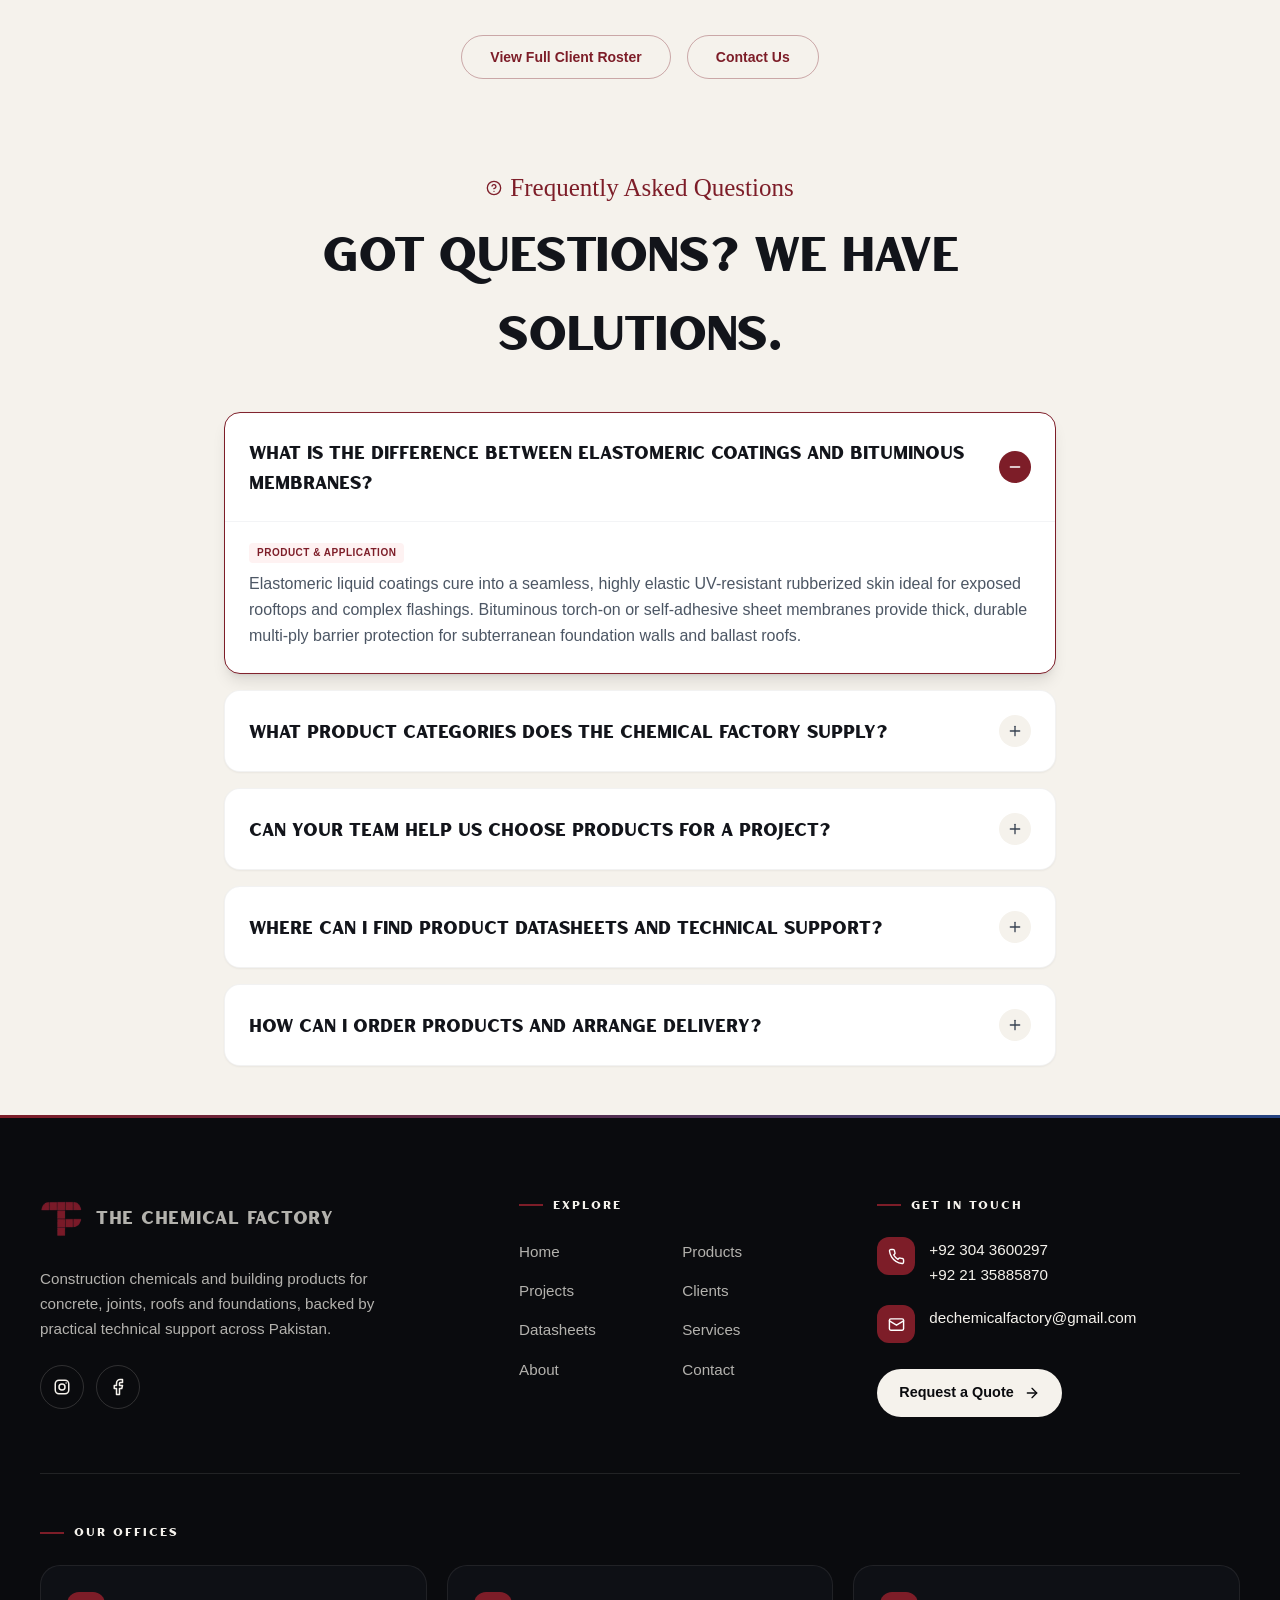
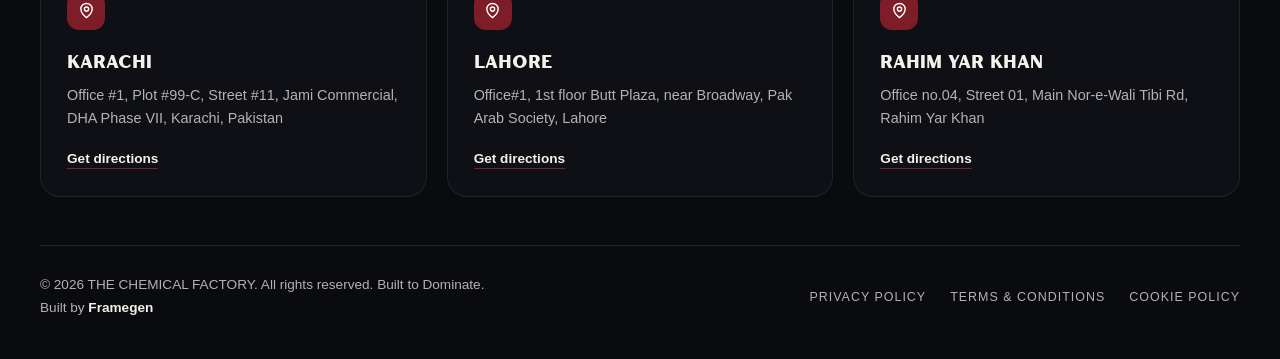
==== commit 330c0fc4: "Remove Authorized Distribution badge from homepage about section" ====
--- a/index.html
+++ b/index.html
@@ -287,16 +287,6 @@
                   src="images/technician.webp"
                   alt="Roof Sealing Technician" width="1200" height="795" loading="lazy" decoding="async" />
               </div>
-
-              <div class="about__badge">
-                <div class="about__badge-icon">
-                  <svg viewBox="0 0 24 24" fill="none" stroke="currentColor" stroke-width="2" stroke-linecap="round" stroke-linejoin="round"><circle cx="12" cy="8" r="6"/><path d="M15.477 12.89 17 22l-5-3-5 3 1.523-9.11"/></svg>
-                </div>
-                <div>
-                  <div class="about__badge-title">Authorized Distribution</div>
-                  <div class="about__badge-sub">Local &amp; International Brands</div>
-                </div>
-              </div>
             </div>
           </div>
         </div>
--- a/css/styles.css
+++ b/css/styles.css
@@ -623,7 +623,7 @@
   border-radius: 1rem;
   padding: 24px 32px;
   margin-top: clamp(24px, 6vh, 80px);
-  max-width: 560px;
+  max-width: 480px;
   box-shadow: 0 8px 32px rgba(0, 0, 0, 0.25);
 }
 .hero__subtext p {
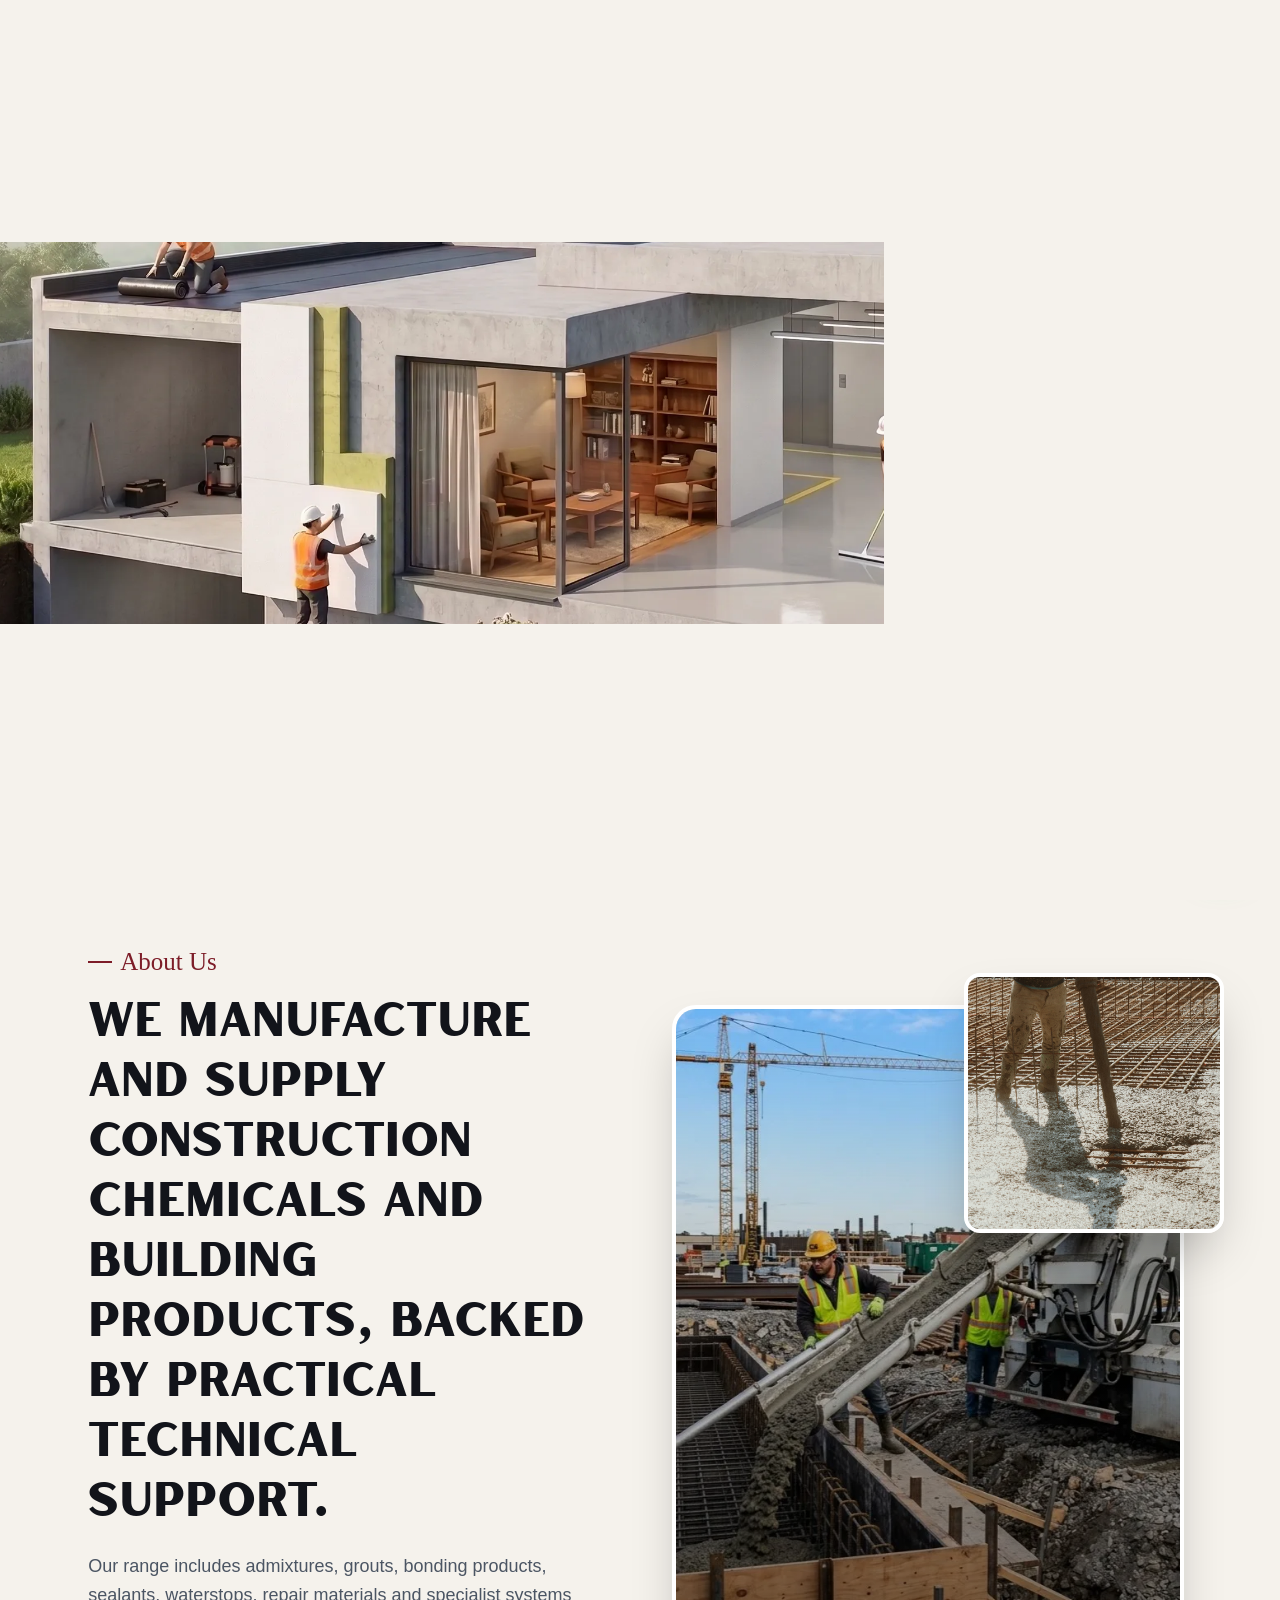
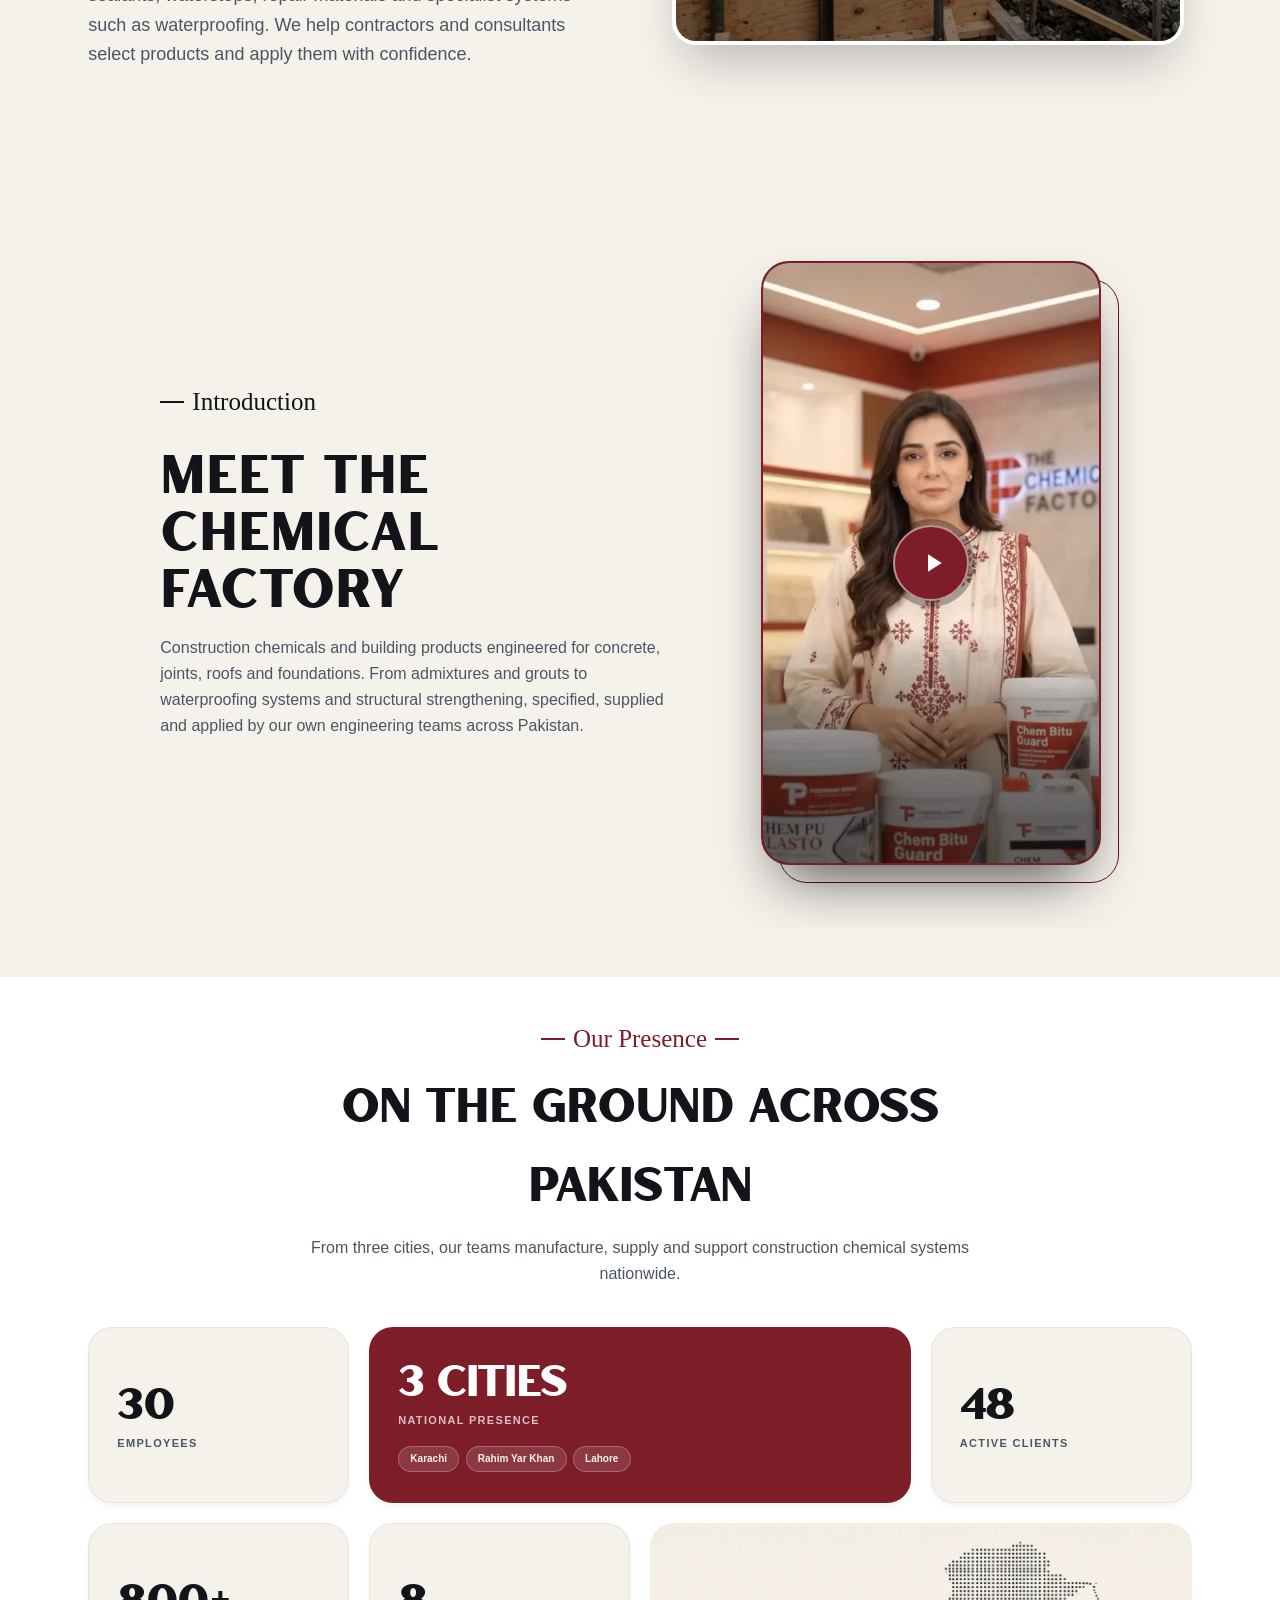
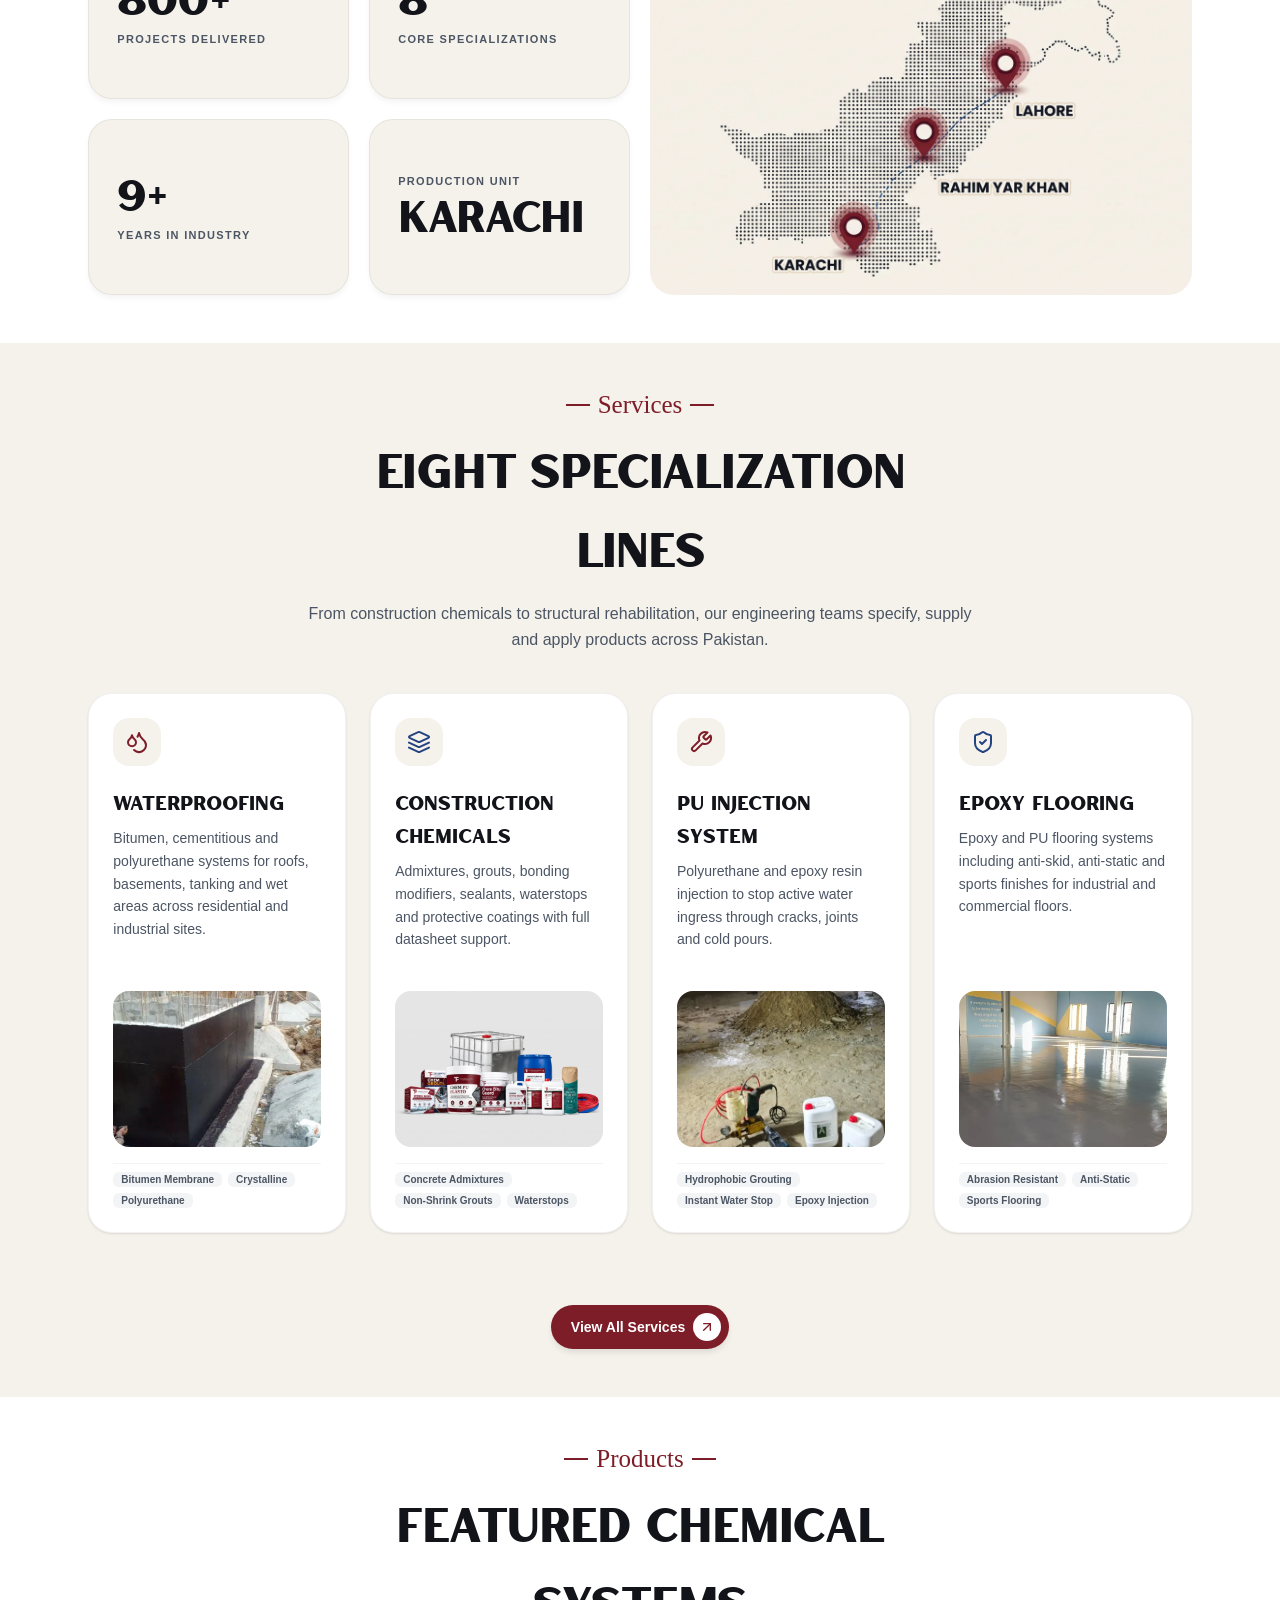
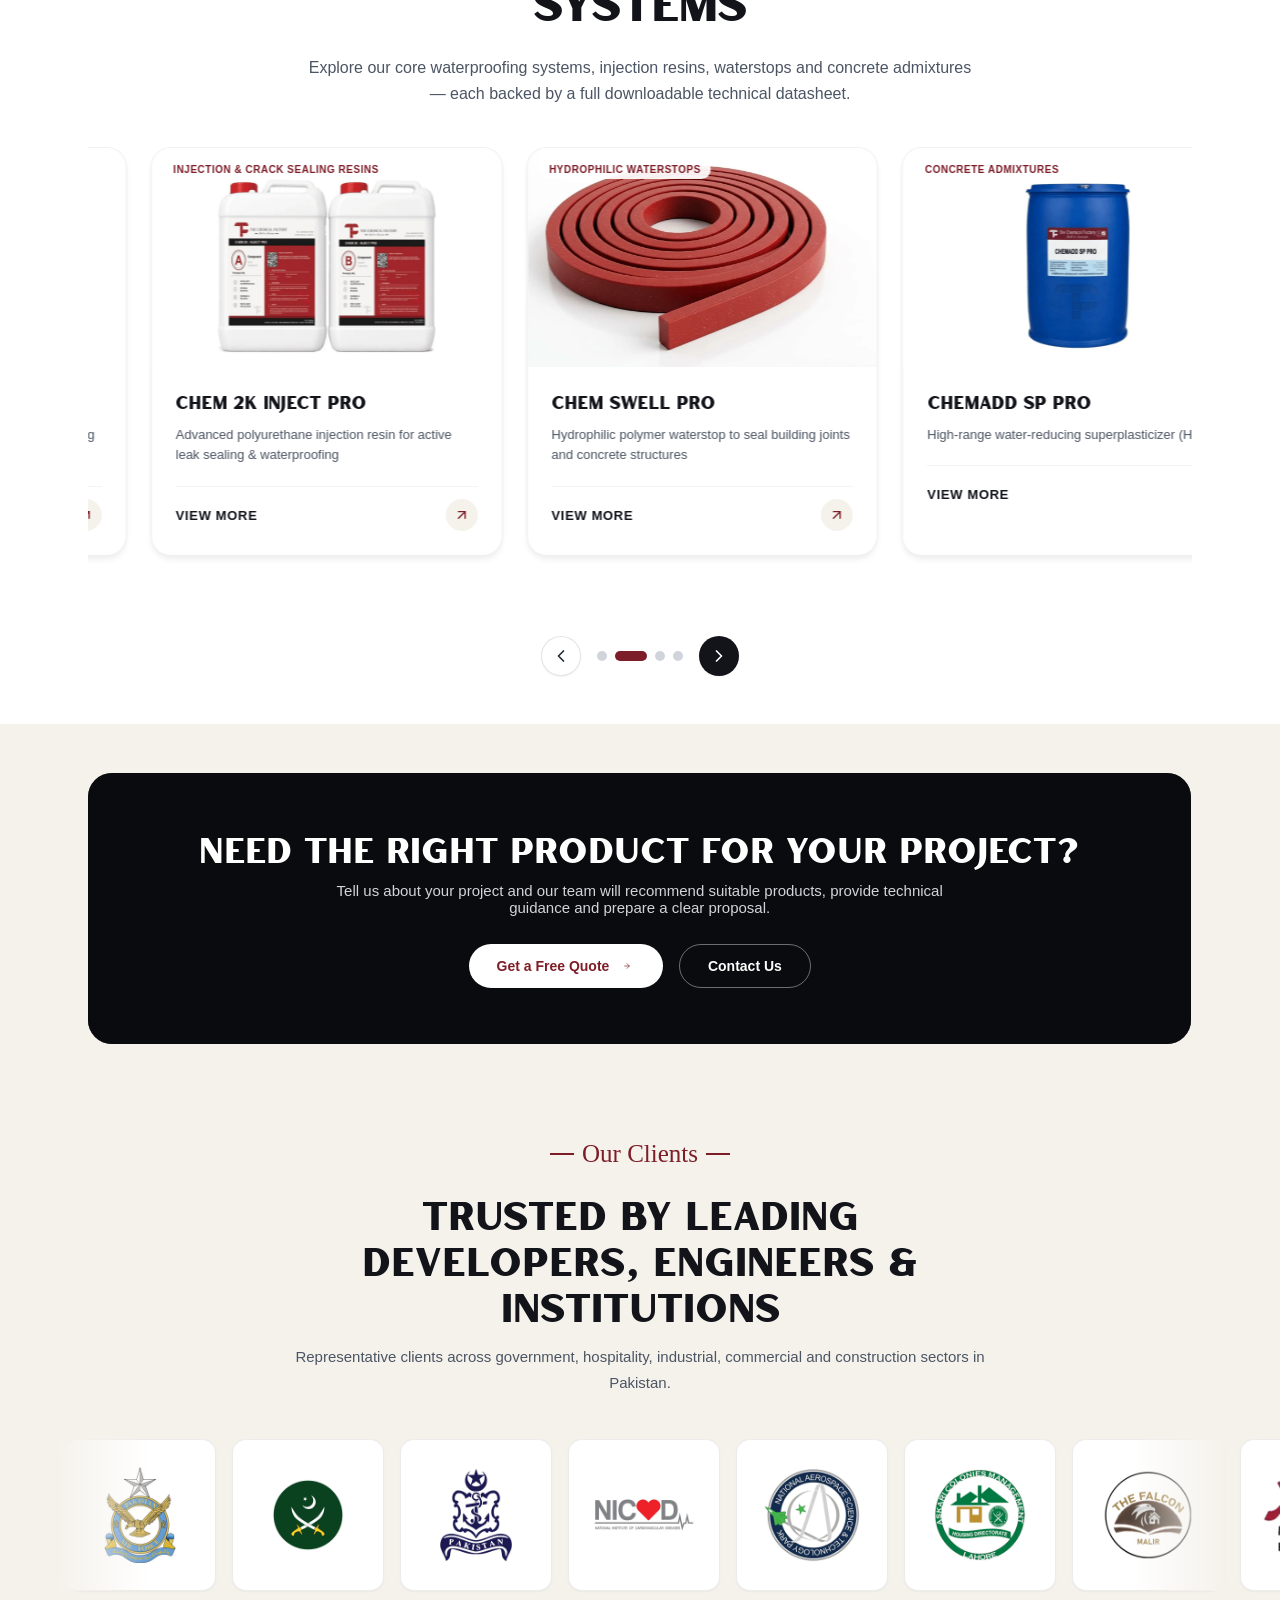
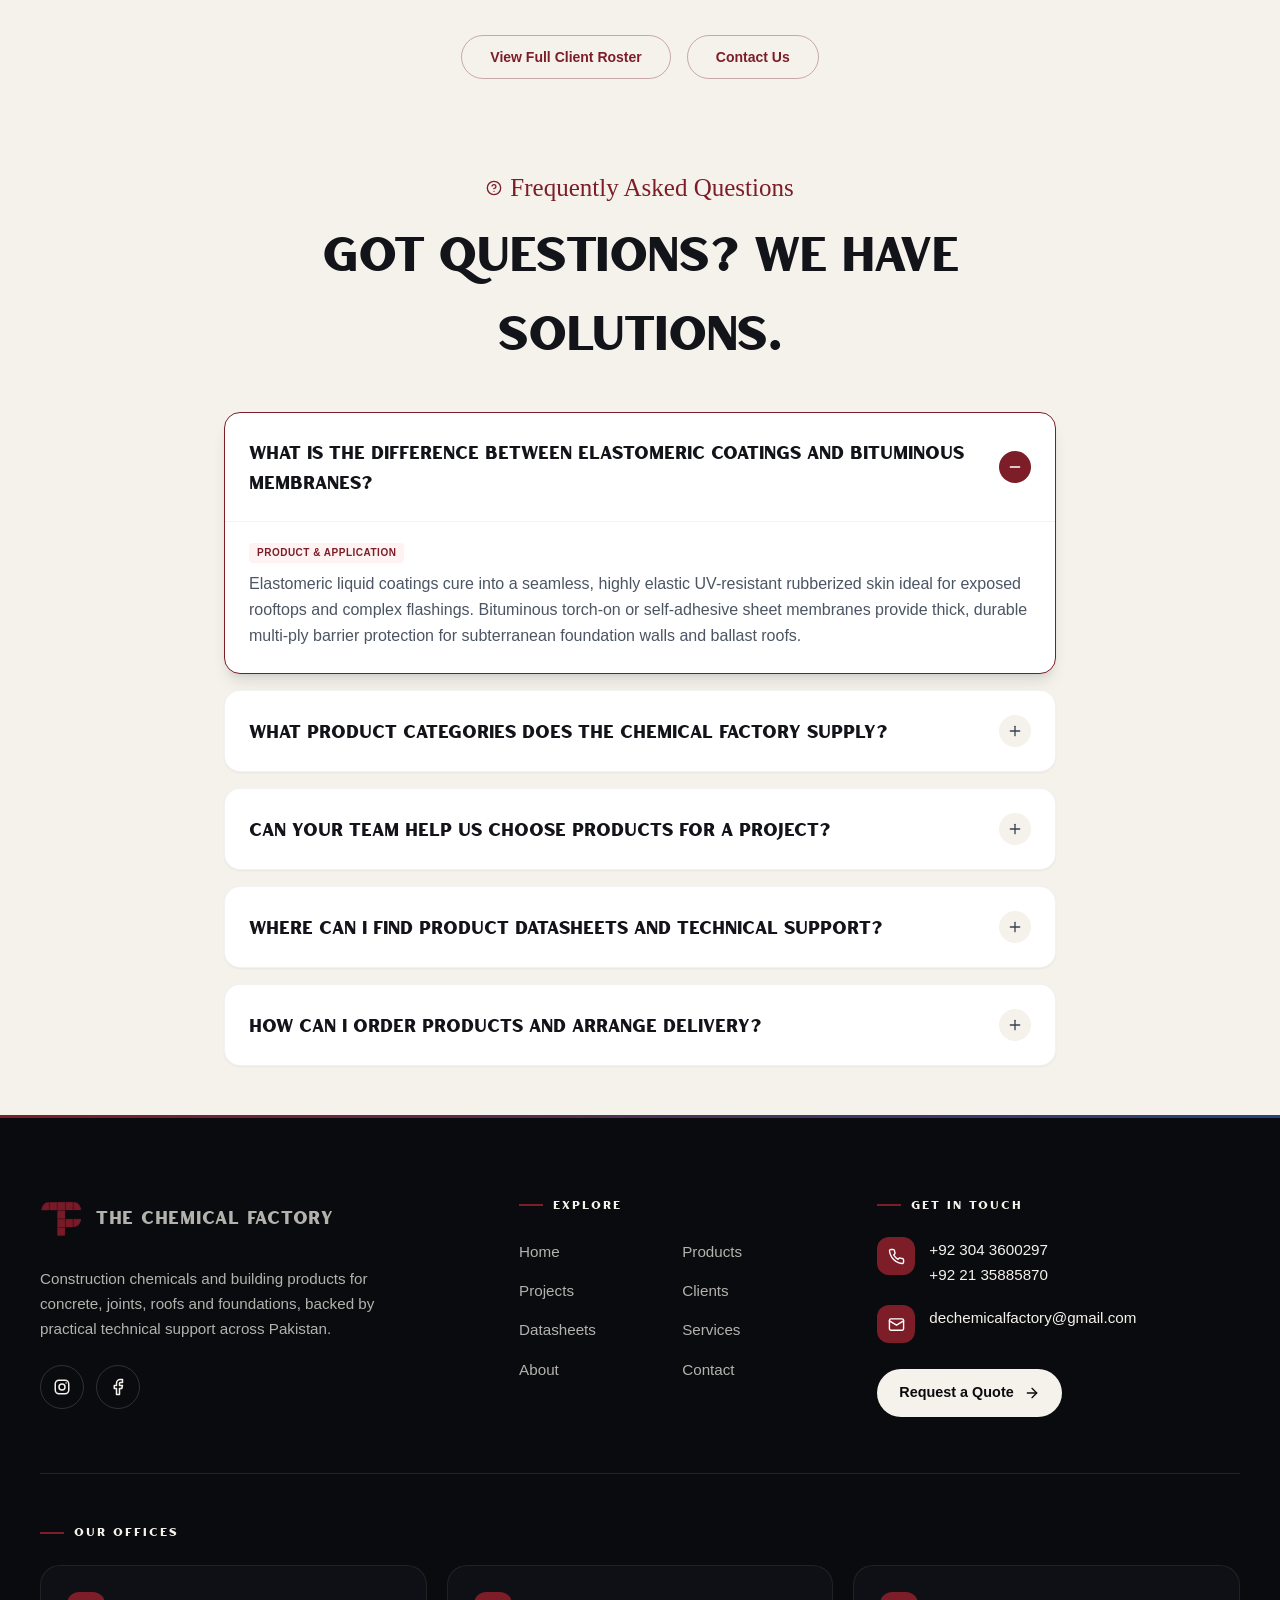
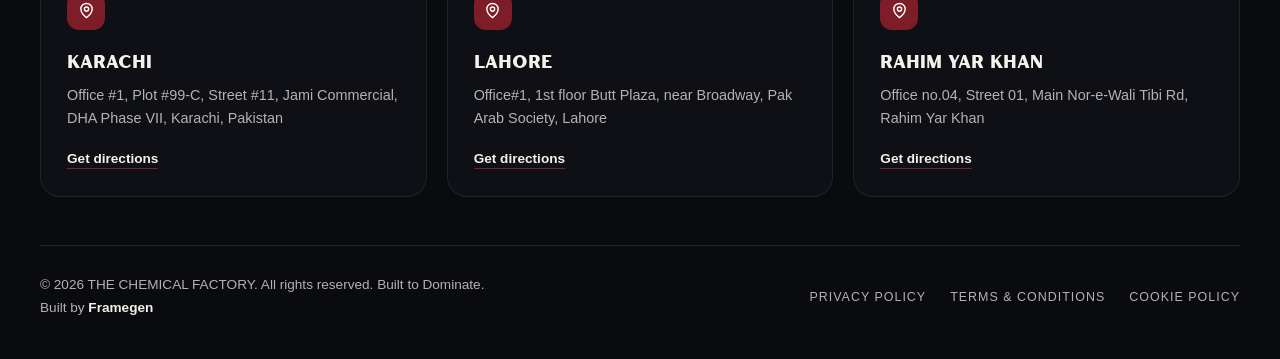
==== commit 7c7d94f9: "Update hero copy, brandmark, and intro section styling" ====
--- a/index.html
+++ b/index.html
@@ -276,10 +276,6 @@
                   src="images/application.webp"
                   alt="Industrial Waterproofing Application" width="1200" height="801" loading="lazy" decoding="async" />
                 <div class="about__img-main-overlay"></div>
-                <div class="about__img-main-caption">
-                  <span class="about__badge-pill">Liquid Applied Membrane</span>
-                  <p class="about__img-title">Commercial Grade Polyurethane Sealant</p>
-                </div>
               </div>
 
               <div id="about-parallax-card" class="about__img-secondary">
@@ -305,12 +301,6 @@
         <p class="ivid__text">
           Construction chemicals and building products engineered for concrete, joints, roofs and foundations. From admixtures and grouts to waterproofing systems and structural strengthening, specified, supplied and applied by our own engineering teams across Pakistan.
         </p>
-
-        <ul class="ivid__facts">
-          <li><strong>800+</strong><span>Projects delivered</span></li>
-          <li><strong>30</strong><span>Team members</span></li>
-          <li><strong>3</strong><span>Cities</span></li>
-        </ul>
       </div>
 
       <!-- Video side -->
--- a/css/styles.css
+++ b/css/styles.css
@@ -623,7 +623,7 @@
   border-radius: 1rem;
   padding: 24px 32px;
   margin-top: clamp(24px, 6vh, 80px);
-  max-width: 480px;
+  max-width: 380px;
   box-shadow: 0 8px 32px rgba(0, 0, 0, 0.25);
 }
 .hero__subtext p {
@@ -631,6 +631,14 @@
   font-size: 0.875rem;
   line-height: 1.625;
   font-weight: 400;
+}
+.hero__subtext .hero__slide-copy {
+  font-size: 14px;
+  display: -webkit-box;
+  -webkit-box-orient: vertical;
+  -webkit-line-clamp: 3;
+  line-clamp: 3;
+  overflow: hidden;
 }
 
 /* Hero slider: per-slide copy stack + dots (inside the glass card).
@@ -645,7 +653,7 @@
   position: relative;
 }
 html.js-hero-slider .hero__slide-copy {
-  display: block;
+  display: -webkit-box;
   position: absolute;
   top: 0;
   left: 0;
@@ -3552,11 +3560,9 @@
 
 /* ===== Intro video section (prefix: ivid) ===== */
 .ivid {
-  --v-dark: var(--dark, #0A0B0E);
-  --v-dark2: var(--dark2, #0E1015);
   --v-burgundy: var(--burgundy, #7D1D28);
   --v-burgundy-dark: var(--burgundy-dark, #61131E);
-  --v-sand: var(--sand, #F5F2EC);
+  --v-ink: var(--ink, #12141A);
 }
 
 .ivid__panel {
@@ -3568,36 +3574,17 @@
   gap: 44px;
   padding: 36px 22px 44px;
   border-radius: 24px;
-  background: var(--v-dark);
-  color: var(--v-sand);
-}
-.ivid__panel::before,
-.ivid__panel::after {
-  content: "";
-  position: absolute;
-  z-index: -1;
-  border-radius: 50%;
-  pointer-events: none;
-}
-.ivid__panel::before {
-  width: 520px; height: 520px;
-  right: -140px; top: -160px;
-  background: radial-gradient(circle, rgba(125, 29, 40, .55), transparent 65%);
-}
-.ivid__panel::after {
-  width: 460px; height: 460px;
-  left: -160px; bottom: -200px;
-  background: radial-gradient(circle, rgba(125, 29, 40, .4), transparent 65%);
+  color: var(--v-ink);
 }
 
 /* ---------- copy ---------- */
 .ivid .section-label,
-.ivid .section-label__rule { color: var(--v-sand); }
-.ivid .section-label__rule { background: var(--v-sand); }
+.ivid .section-label__rule { color: var(--v-ink); }
+.ivid .section-label__rule { background: var(--v-ink); }
 
 .ivid__title {
   margin: 16px 0 20px;
-  color: var(--v-sand);
+  color: var(--v-ink);
   font-family: "Hertical Sans", "DM Sans", sans-serif;
   font-size: clamp(2rem, 4.4vw, 3.4rem);
   line-height: 1.05;
@@ -3606,28 +3593,11 @@
 .ivid__text {
   max-width: 540px;
   margin: 0;
-  color: rgba(245, 242, 236, .76);
-  font-size: 1.02rem;
-  line-height: 1.75;
-}
-
-.ivid__facts {
-  display: flex;
-  flex-wrap: wrap;
-  gap: 18px 40px;
-  margin: 32px 0;
-  padding: 28px 0 0;
-  border-top: 1px solid rgba(245, 242, 236, .14);
-  list-style: none;
-}
-.ivid__facts li { display: flex; flex-direction: column; gap: 2px; }
-.ivid__facts strong {
-  font-family: "Hertical Sans", "DM Sans", sans-serif;
-  font-size: 2.1rem;
-  font-weight: 400;
-  line-height: 1;
-}
-.ivid__facts span { font-size: .85rem; color: rgba(245, 242, 236, .62); }
+  color: var(--gray-600);
+  font-family: var(--font-body);
+  font-size: 1rem;
+  line-height: 1.625;
+}
 
 .ivid__actions { display: flex; flex-wrap: wrap; gap: 12px; }
 
@@ -3642,7 +3612,7 @@
   content: "";
   position: absolute;
   inset: 0;
-  border: 1px solid rgba(245, 242, 236, .2);
+  border: 1px solid var(--v-burgundy-dark);
   border-radius: 28px;
   transform: translate(12px, 12px);
 }
@@ -3653,8 +3623,8 @@
   aspect-ratio: 9 / 16;
   overflow: hidden;
   border-radius: 28px;
-  background: var(--v-dark2);
-  border: 1px solid rgba(245, 242, 236, .1);
+  background: #000;
+  border: 2px solid var(--v-burgundy);
   box-shadow: 0 30px 60px -20px rgba(0, 0, 0, .7);
 }
 .ivid__frame video {
@@ -3678,7 +3648,7 @@
   background: var(--v-burgundy);
   color: #fff;
   cursor: pointer;
-  box-shadow: 0 0 0 6px rgba(245, 242, 236, .18);
+  box-shadow: 0 0 0 6px rgba(0, 0, 0, .3);
   transition: transform .25s ease, background .25s ease, opacity .25s ease;
 }
 .ivid__play svg { width: 30px; height: 30px; margin-left: 4px; }
@@ -3687,14 +3657,14 @@
   position: absolute;
   inset: 0;
   border-radius: 50%;
-  border: 2px solid var(--v-sand);
+  border: 2px solid #fff;
   opacity: .5;
   animation: ivid-ring 2.2s ease-out infinite;
 }
 .ivid__play:hover { background: var(--v-burgundy-dark); transform: scale(1.07); }
 .ivid__play:focus-visible,
 .ivid__btn:focus-visible,
-.ivid__progress:focus-visible { outline: 2px solid var(--v-sand); outline-offset: 3px; }
+.ivid__progress:focus-visible { outline: 2px solid var(--v-ink); outline-offset: 3px; }
 .ivid__stage.is-playing .ivid__play { opacity: 0; pointer-events: none; }
 @keyframes ivid-ring { 0% { transform: scale(1); opacity: .5; } 100% { transform: scale(1.7); opacity: 0; } }
 
@@ -3706,7 +3676,7 @@
   align-items: center;
   gap: 10px;
   padding: 36px 14px 14px;
-  background: linear-gradient(to top, rgba(10, 11, 14, .85), transparent);
+  background: linear-gradient(to top, rgba(125, 29, 40, .9), transparent);
   opacity: 0;
   transform: translateY(6px);
   pointer-events: none;
@@ -3721,12 +3691,12 @@
   width: 36px; height: 36px;
   border: 0;
   border-radius: 50%;
-  background: rgba(245, 242, 236, .14);
+  background: rgba(0, 0, 0, .5);
   color: #fff;
   cursor: pointer;
   transition: background .25s ease;
 }
-.ivid__btn:hover { background: var(--v-burgundy); }
+.ivid__btn:hover { background: var(--v-burgundy-dark); }
 .ivid__btn svg { width: 16px; height: 16px; }
 .ivid__btn .i-pause, .ivid__btn .i-muted { display: none; }
 .ivid__stage.is-playing .ivid__btn .i-play { display: none; }
@@ -3739,7 +3709,7 @@
   flex: 1;
   height: 4px;
   border-radius: 4px;
-  background: rgba(245, 242, 236, .28);
+  background: rgba(0, 0, 0, .3);
   cursor: pointer;
 }
 .ivid__progress::before { content: ""; position: absolute; inset: -12px 0; }
@@ -3748,7 +3718,7 @@
   inset: 0 auto 0 0;
   width: 0;
   border-radius: 4px;
-  background: var(--v-sand);
+  background: #fff;
 }
 
 /* ---------- desktop ---------- */
@@ -3762,9 +3732,6 @@
   }
   .ivid__stage { max-width: 340px; margin: 0 auto; }
   .ivid__stage::before { transform: translate(18px, 18px); }
-
-  .ivid__stage { max-width: 340px; margin: 0 auto; }
-  .ivid__stage::before { transform: translate(18px, 18px); }
 }
 
 @media (prefers-reduced-motion: reduce) {
--- a/css/pages.css
+++ b/css/pages.css
@@ -20,8 +20,9 @@
   border-radius: 9999px;
   border: 1px solid rgba(0, 0, 0, 0.05);
   box-shadow: 0 10px 15px -3px rgba(0, 0, 0, 0.1), 0 4px 6px -4px rgba(0, 0, 0, 0.1);
-}
-.brand-pill .logo__img { height: 2.25rem; }
+  transform: translateY(5px);
+}
+.brand-pill .logo__img { height: 2.5rem; }
 .nav-pill { gap: 0.375rem; }
 @media (min-width: 768px) { .nav-pill { display: flex; } }
 @media (max-width: 1023px) { .navbar__actions { display: none; } }
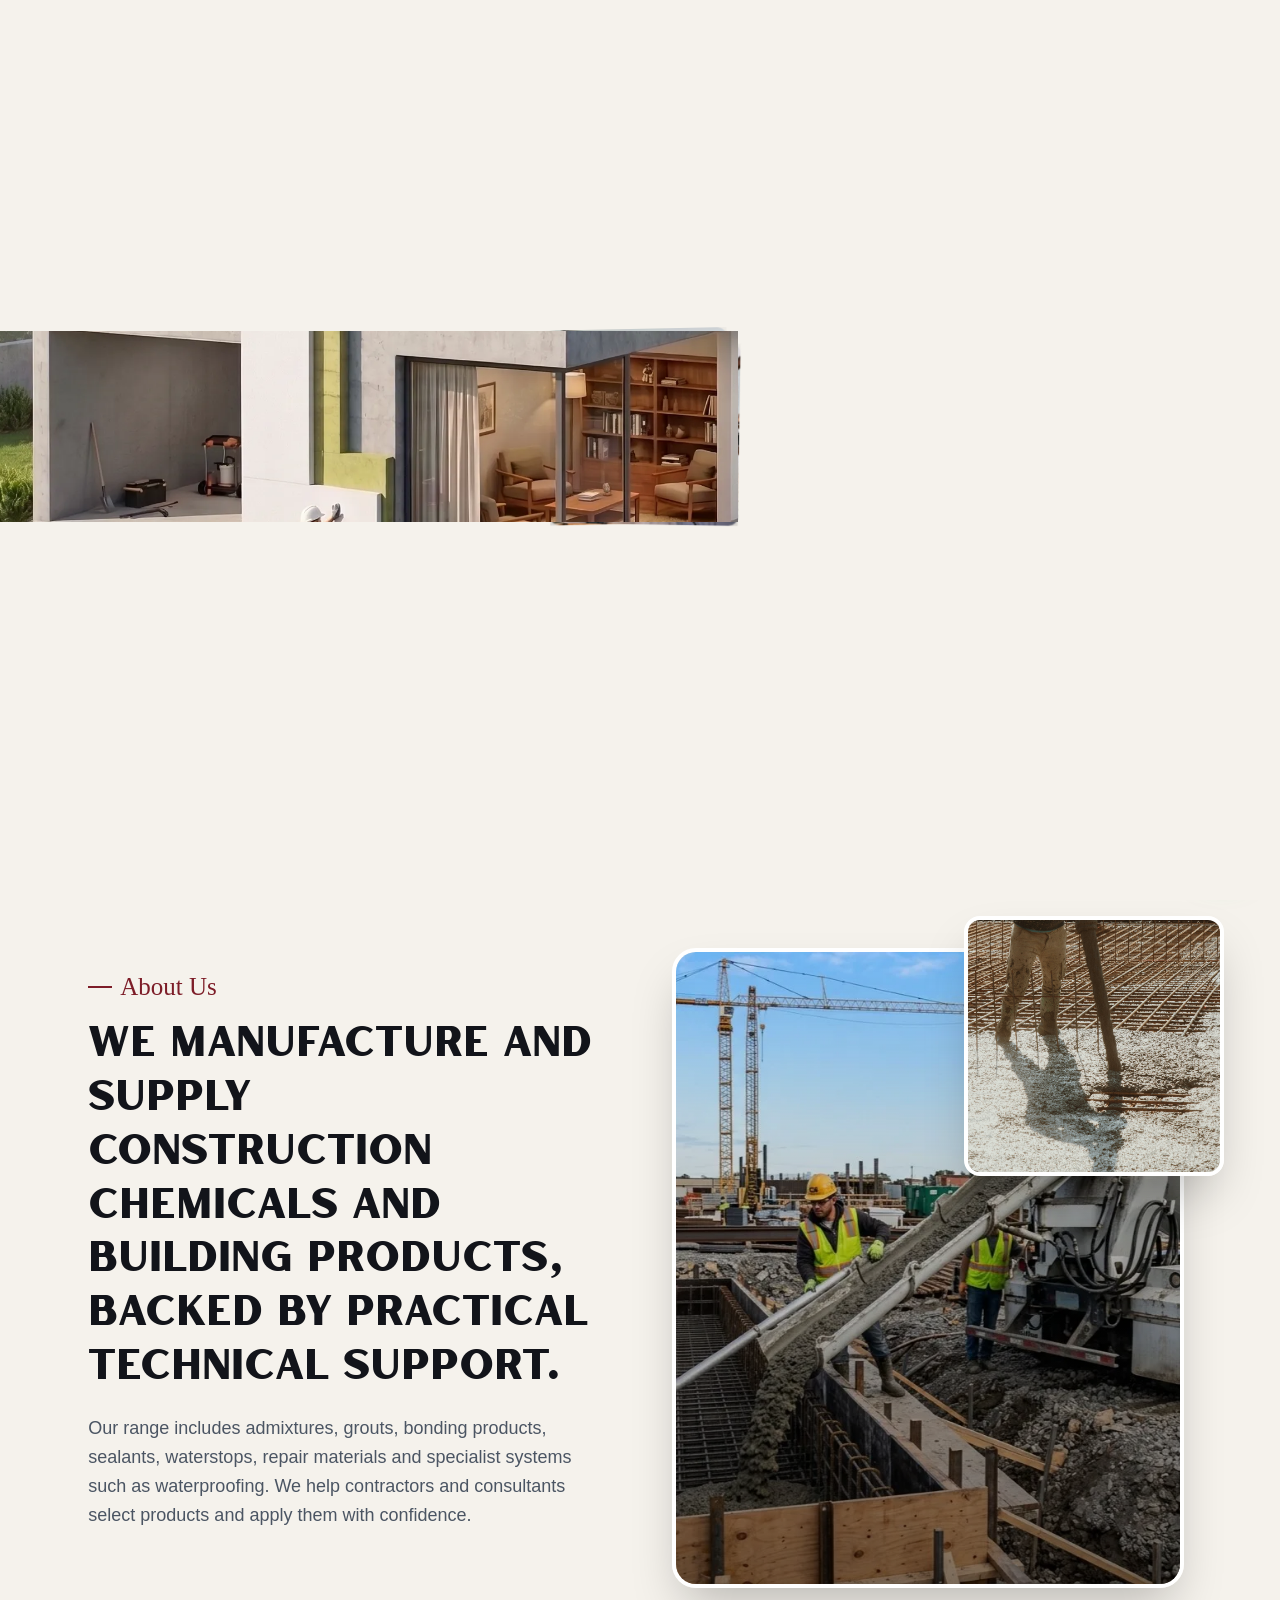
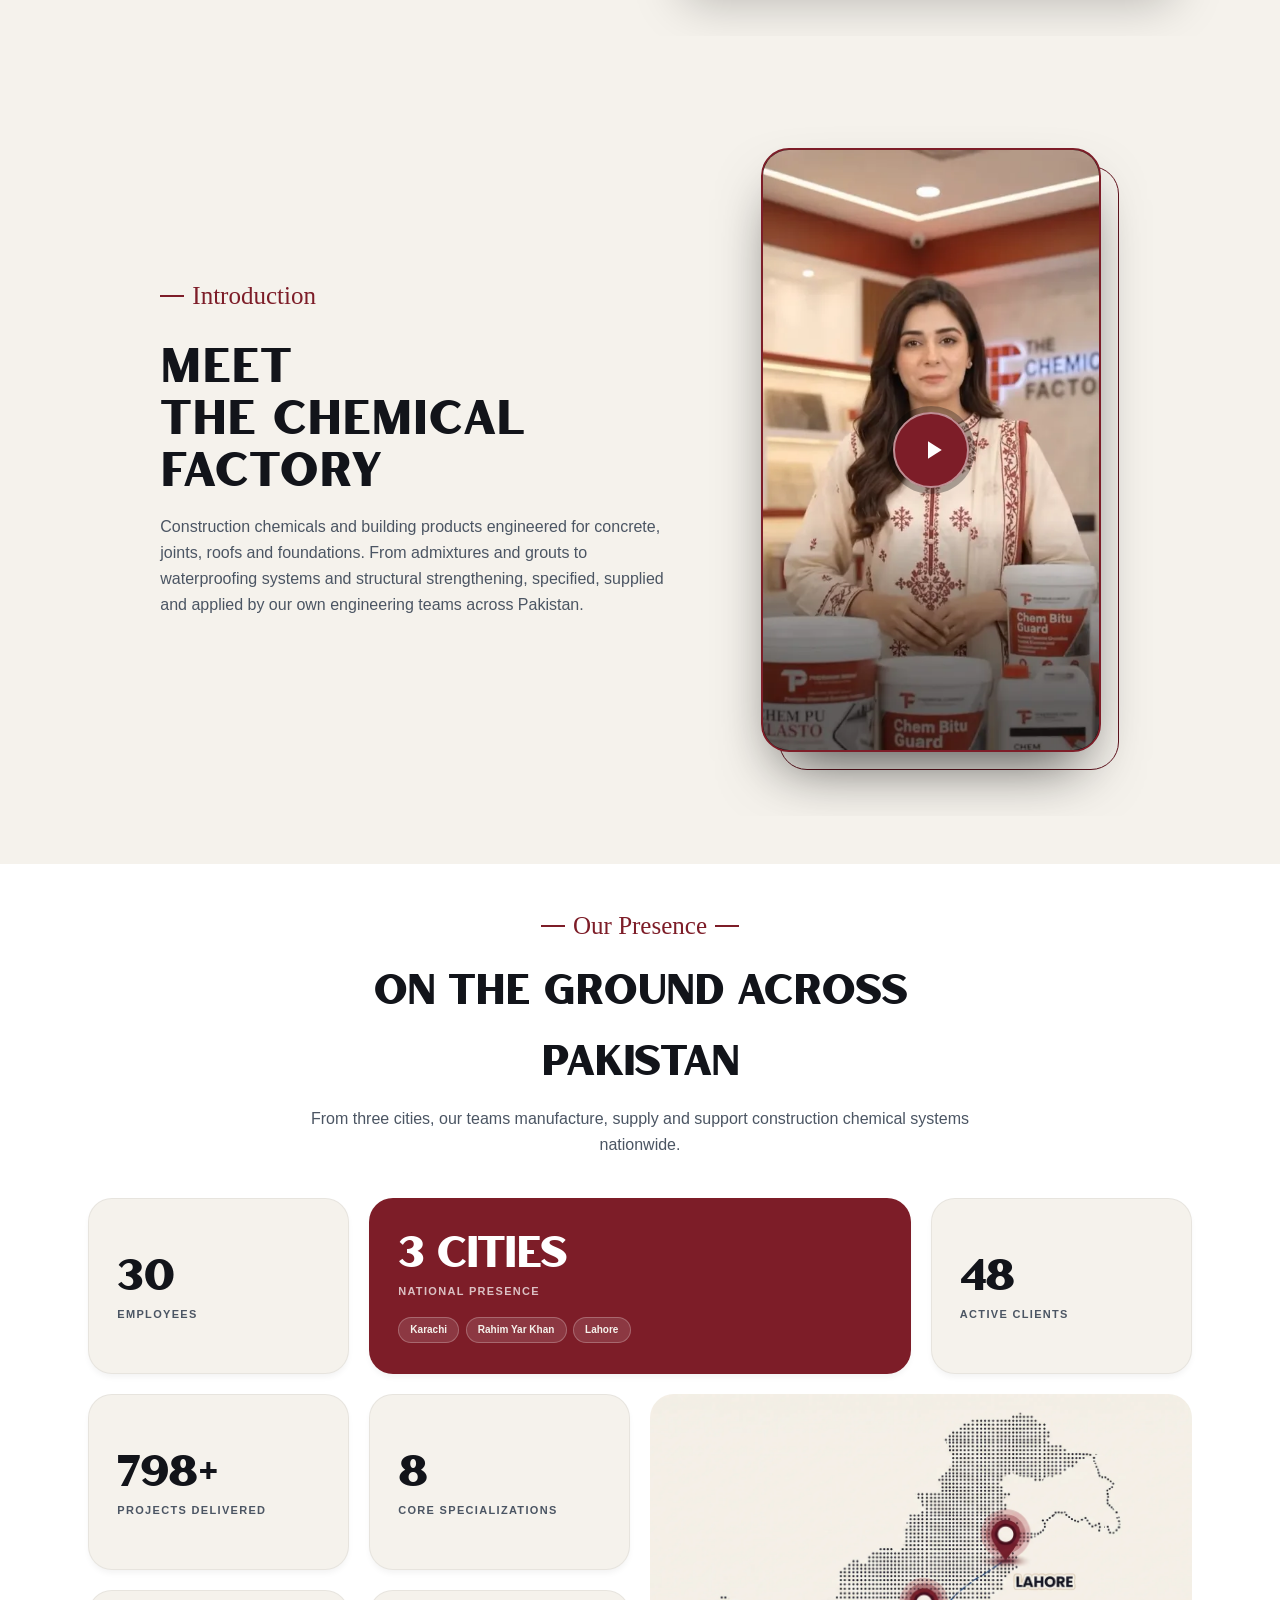
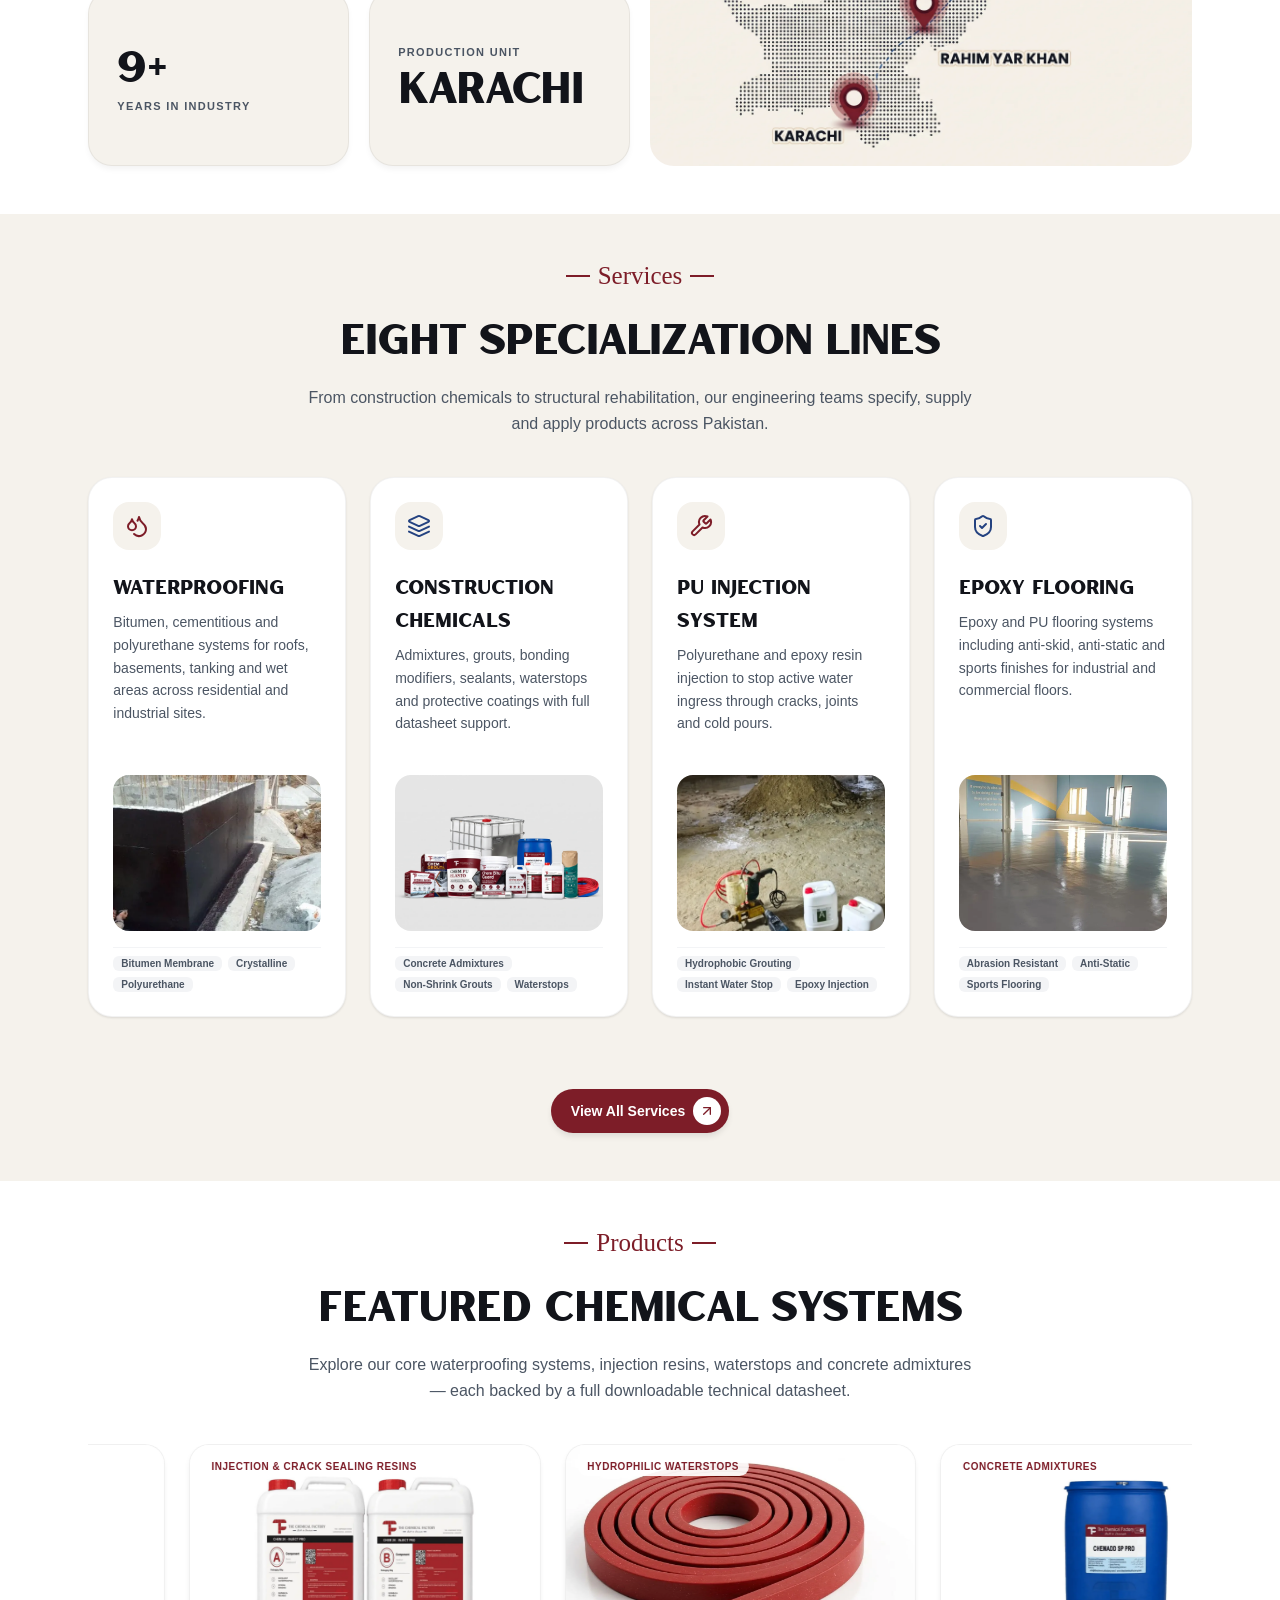
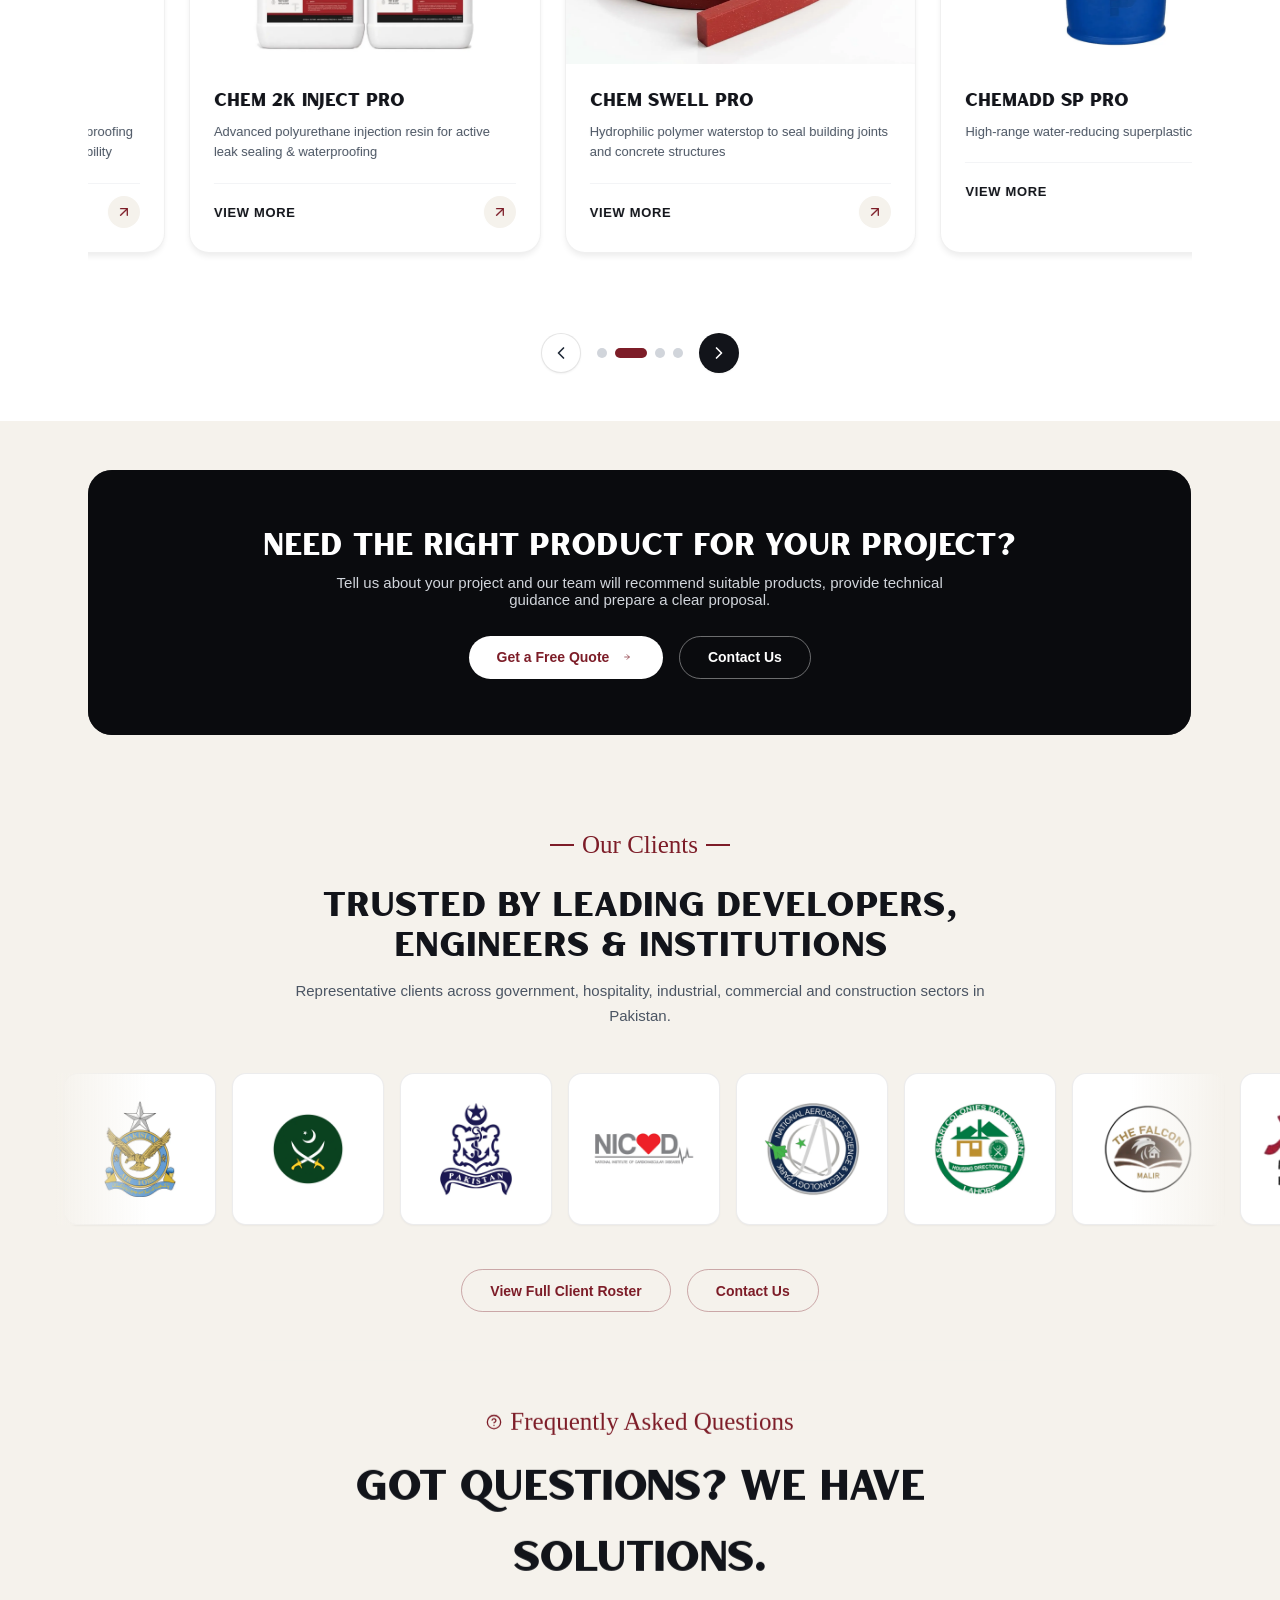
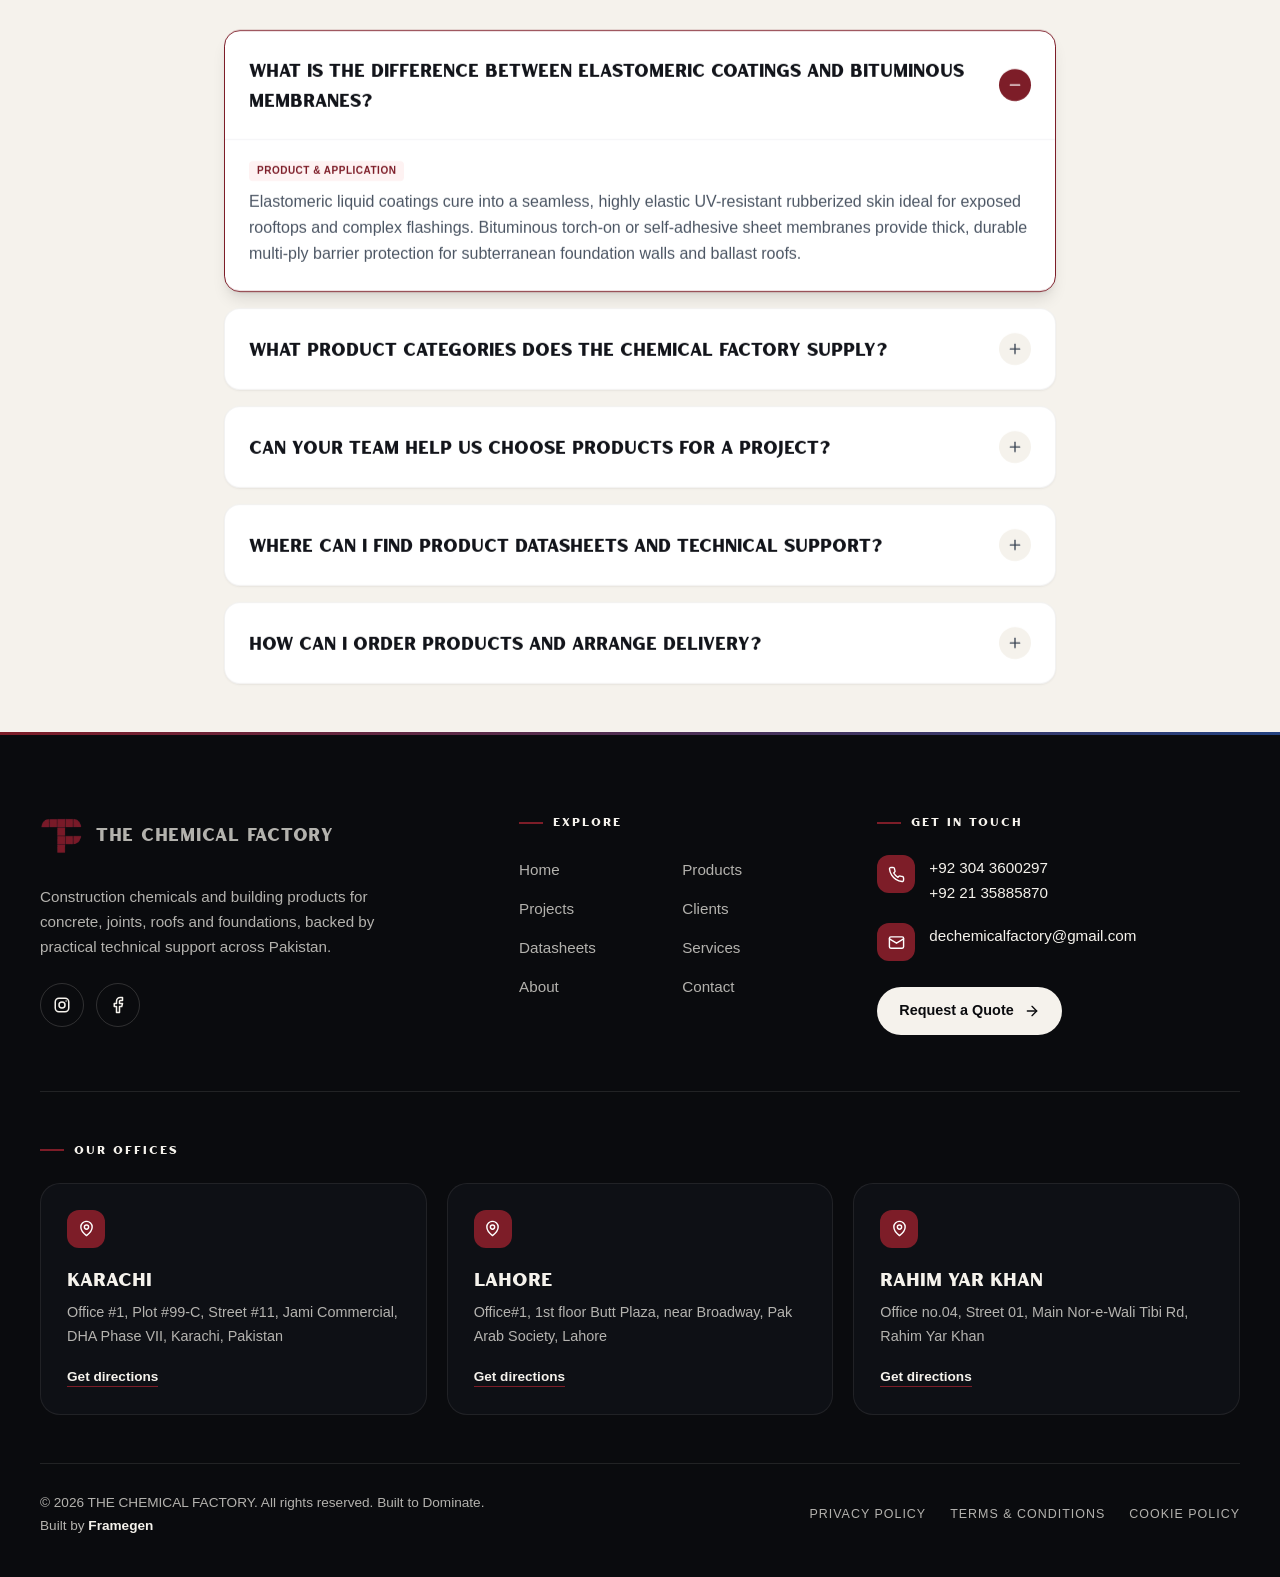
==== commit 96cef230: "Adjust heading sizes, policy page banners, and navbar" ====
--- a/index.html
+++ b/index.html
@@ -297,7 +297,7 @@
       <!-- Text side -->
       <div class="ivid__copy">
         <span class="section-label"><span class="section-label__rule"></span>Introduction</span>
-        <h2 class="ivid__title">Meet The Chemical Factory</h2>
+        <h2 class="ivid__title">Meet<br>The Chemical Factory</h2>
         <p class="ivid__text">
           Construction chemicals and building products engineered for concrete, joints, roofs and foundations. From admixtures and grouts to waterproofing systems and structural strengthening, specified, supplied and applied by our own engineering teams across Pakistan.
         </p>
--- a/css/styles.css
+++ b/css/styles.css
@@ -709,7 +709,7 @@
 .hero__right h1 {
   font-family: var(--font-heading);
   font-weight: 900;
-  font-size: 2.25rem;
+  font-size: calc(2.25rem - 5px);
   text-transform: uppercase;
   letter-spacing: -0.025em;
   color: #fff;
@@ -725,7 +725,7 @@
 .hero__headline2 {
   font-family: var(--font-heading);
   font-weight: 900;
-  font-size: 2.25rem;
+  font-size: calc(2.25rem - 5px);
   text-transform: uppercase;
   letter-spacing: -0.025em;
   color: #fff;
@@ -881,7 +881,7 @@
 .about__heading {
   font-family: var(--font-heading);
   font-weight: 800;
-  font-size: 1.5rem;
+  font-size: calc(1.5rem - 5px);
   line-height: 1.25;
   color: var(--ink);
   margin-bottom: 1.5rem;
@@ -1084,7 +1084,7 @@
 .projects__title {
   font-family: var(--font-heading);
   font-weight: 900;
-  font-size: 1.875rem;
+  font-size: calc(1.875rem - 5px);
   color: var(--ink);
   letter-spacing: -0.025em;
 }
@@ -1484,7 +1484,7 @@
 .services__title {
   font-family: var(--font-heading);
   font-weight: 900;
-  font-size: 1.875rem;
+  font-size: calc(1.875rem - 5px);
   color: var(--ink);
   letter-spacing: -0.025em;
   margin-top: 0.25rem;
@@ -1787,7 +1787,7 @@
 .why__heading {
   font-family: var(--font-heading);
   font-weight: 900;
-  font-size: 1.875rem;
+  font-size: calc(1.875rem - 5px);
   color: #fff;
   line-height: 1.25;
   margin-bottom: 2rem;
@@ -1909,7 +1909,7 @@
 .testimonials__title {
   font-family: var(--font-heading);
   font-weight: 900;
-  font-size: 1.875rem;
+  font-size: calc(1.875rem - 5px);
   color: var(--ink);
   letter-spacing: -0.025em;
 }
@@ -2133,7 +2133,7 @@
 .faq__title {
   font-family: var(--font-heading);
   font-weight: 900;
-  font-size: 1.875rem;
+  font-size: calc(1.875rem - 5px);
   color: var(--ink);
   letter-spacing: -0.025em;
   margin-top: 0.25rem;
@@ -2931,17 +2931,17 @@
   .why__heading,
   .testimonials__title,
   .faq__title {
-    font-size: 2.25rem;
+    font-size: calc(2.25rem - 5px);
   }
   .stat__value {
     font-size: 2.25rem;
   }
   .about__heading {
-    font-size: 1.875rem;
+    font-size: calc(1.875rem - 5px);
   }
   .hero__right h1,
   .hero__headline2 {
-    font-size: 3.75rem;
+    font-size: calc(3.75rem - 5px);
   }
   .btn-hero-cta {
     font-size: 1rem;
@@ -3033,7 +3033,7 @@
   }
   .hero__right h1,
   .hero__headline2 {
-    font-size: 4.5rem;
+    font-size: calc(4.5rem - 5px);
   }
   .hero__watermark-text {
     font-size: clamp(2.5rem, 6.5vw, 9rem);
@@ -3100,7 +3100,7 @@
   }
   .hero__right h1,
   .hero__headline2 {
-    font-size: 6rem;
+    font-size: calc(6rem - 5px);
   }
   .hero__row {
     flex-direction: row;
@@ -3126,7 +3126,7 @@
     max-width: none;
   }
   .about__heading {
-    font-size: 3rem;
+    font-size: calc(3rem - 5px);
   }
   .about__text {
     font-size: 1.125rem;
@@ -3141,10 +3141,10 @@
     gap: 2rem;
   }
   .projects__title {
-    font-size: 3rem;
+    font-size: calc(3rem - 5px);
   }
   .services__title {
-    font-size: 3rem;
+    font-size: calc(3rem - 5px);
   }
   .services__sub {
     font-size: 1rem;
@@ -3172,7 +3172,7 @@
     border-left: 1px solid rgba(255, 255, 255, 0.1);
   }
   .why__heading {
-    font-size: 3rem;
+    font-size: calc(3rem - 5px);
   }
   .why__worker p,
   .why__feature-text {
@@ -3192,13 +3192,13 @@
     grid-column: span 4;
   }
   .testimonials__title {
-    font-size: 3rem;
+    font-size: calc(3rem - 5px);
   }
   .video-card {
     height: 24rem;
   }
   .faq__title {
-    font-size: 3rem;
+    font-size: calc(3rem - 5px);
   }
   .faq-item__q {
     font-size: 1.125rem;
@@ -3579,14 +3579,14 @@
 
 /* ---------- copy ---------- */
 .ivid .section-label,
-.ivid .section-label__rule { color: var(--v-ink); }
-.ivid .section-label__rule { background: var(--v-ink); }
+.ivid .section-label__rule { color: var(--burgundy); }
+.ivid .section-label__rule { background: var(--burgundy); }
 
 .ivid__title {
   margin: 16px 0 20px;
   color: var(--v-ink);
   font-family: "Hertical Sans", "DM Sans", sans-serif;
-  font-size: clamp(2rem, 4.4vw, 3.4rem);
+  font-size: clamp(calc(2rem - 5px), calc(4.4vw - 5px), calc(3.4rem - 5px));
   line-height: 1.05;
   text-transform: uppercase;
 }
--- a/css/pages.css
+++ b/css/pages.css
@@ -23,6 +23,8 @@
   transform: translateY(5px);
 }
 .brand-pill .logo__img { height: 2.5rem; }
+body[data-page="home"] .brand-pill { transform: translateY(9px); }
+body[data-page="home"] .brand-pill .logo__img { height: 2.75rem; }
 .nav-pill { gap: 0.375rem; }
 @media (min-width: 768px) { .nav-pill { display: flex; } }
 @media (max-width: 1023px) { .navbar__actions { display: none; } }
@@ -124,7 +126,7 @@
   z-index: 2;
   font-family: var(--font-heading);
   font-weight: 800;
-  font-size: clamp(2.25rem, 4.5vw, 3.75rem);
+  font-size: clamp(calc(2.25rem - 5px), calc(4.5vw - 5px), calc(3.75rem - 5px));
   line-height: 1.05;
   letter-spacing: -0.02em;
   color: #fff;
@@ -181,7 +183,7 @@
 }
 .clients-strip__title {
   font-family: var(--font-heading);
-  font-size: clamp(1.75rem, 4vw, 2.5rem);
+  font-size: clamp(calc(1.75rem - 5px), calc(4vw - 5px), calc(2.5rem - 5px));
   line-height: 1.15;
   color: var(--ink);
   margin-top: 1rem;
@@ -362,7 +364,7 @@
   align-items: center;
   gap: 0.625rem;
   font-family: var(--font-heading);
-  font-size: 1.0625rem;
+  font-size: calc(1.0625rem - 5px);
   font-weight: 800;
   letter-spacing: -0.01em;
   color: var(--ink);
@@ -387,7 +389,7 @@
 @media (min-width: 768px) { body:not([data-page="home"]) .page-section { padding: 4rem var(--gutter); } }
 .page-section--muted { background: var(--sand); }
 .section-head { max-width: 44rem; margin: 0 auto 3rem; text-align: center; }
-.section-head__title { font-family: var(--font-heading); font-size: clamp(1.75rem, 4vw, 2.5rem); line-height: 1.15; color: var(--ink); }
+.section-head__title { font-family: var(--font-heading); font-size: clamp(calc(1.75rem - 5px), calc(4vw - 5px), calc(2.5rem - 5px)); line-height: 1.15; color: var(--ink); }
 .section-head__sub { color: var(--gray-600); margin-top: 0.9rem; font-size: 0.9375rem; line-height: 1.7; }
 
 /* ---------- Buttons ---------- */
@@ -413,7 +415,7 @@
 .cta-band__bg img { width: 100%; height: 100%; object-fit: cover; opacity: 0.25; }
 .cta-band__bg::after { content: ''; position: absolute; inset: 0; background: linear-gradient(180deg, rgba(10, 11, 14, 0.72), rgba(10, 11, 14, 0.86)); }
 .cta-band__box { position: relative; z-index: 2; }
-.cta-band__title { font-family: var(--font-heading); font-size: clamp(1.5rem, 3.5vw, 2.25rem); line-height: 1.15; }
+.cta-band__title { font-family: var(--font-heading); font-size: clamp(calc(1.5rem - 5px), calc(3.5vw - 5px), calc(2.25rem - 5px)); line-height: 1.15; }
 .cta-band__sub { color: var(--gray-300); margin: 0.75rem auto 0; max-width: 40rem; font-size: 0.9375rem; }
 .cta-band__actions { margin-top: 1.75rem; display: flex; gap: 1rem; justify-content: center; flex-wrap: wrap; }
 
@@ -863,7 +865,7 @@
 }
 .cat-group__title { display: flex; align-items: center; gap: 0.75rem; }
 .cat-group__dot { width: 0.75rem; height: 0.75rem; border-radius: 50%; background: var(--burgundy); }
-.cat-group__head h2 { font-family: var(--font-heading); font-weight: 800; font-size: 1.75rem; text-transform: uppercase; letter-spacing: -0.02em; color: var(--ink); }
+.cat-group__head h2 { font-family: var(--font-heading); font-weight: 800; font-size: calc(1.75rem - 5px); text-transform: uppercase; letter-spacing: -0.02em; color: var(--ink); }
 .cat-group__count { font-size: 0.75rem; font-weight: 700; color: var(--gray-500); text-transform: uppercase; letter-spacing: 0.05em; }
 .products__grid--catalog { grid-template-columns: 1fr; }
 @media (min-width: 768px) { .products__grid--catalog { grid-template-columns: repeat(2, minmax(0, 1fr)); } }
@@ -889,7 +891,7 @@
   .catalog-search__bar { flex-wrap: wrap; border-radius: 1.25rem; }
   .catalog-search__bar input { width: 100%; }
   .catalog-search__btn { width: 100%; }
-  .cat-group__head h2 { font-size: 1.4rem; }
+  .cat-group__head h2 { font-size: calc(1.4rem - 5px); }
   /* Datasheet rows become two aligned lines on phones */
   .ds-card {
     grid-template-columns: auto minmax(0, 1fr) minmax(0, 1fr);
@@ -936,7 +938,7 @@
 }
 .detail-panel + .detail-panel { margin-top: 1.5rem; }
 .detail-cat { font-size: 0.6875rem; font-weight: 700; text-transform: uppercase; letter-spacing: 0.08em; color: var(--burgundy); }
-.detail-title { font-family: var(--font-heading); font-size: clamp(1.5rem, 3vw, 2.25rem); line-height: 1.15; color: var(--ink); margin-top: 0.5rem; }
+.detail-title { font-family: var(--font-heading); font-size: clamp(calc(1.5rem - 5px), calc(3vw - 5px), calc(2.25rem - 5px)); line-height: 1.15; color: var(--ink); margin-top: 0.5rem; }
 .detail-sub { color: var(--gray-600); font-size: 1rem; margin-top: 0.5rem; }
 .detail-desc { color: var(--gray-600); font-size: 0.9rem; line-height: 1.75; margin-top: 1rem; }
 .detail-panel__title { font-family: var(--font-heading); font-size: 1.125rem; font-weight: 800; color: var(--ink); margin-bottom: 1rem; }
@@ -1322,7 +1324,7 @@
   padding: 0.5rem 0.9rem; border-radius: 9999px; font-size: 0.75rem; font-weight: 700;
 }
 .story__eyebrow { font-size: 0.6875rem; font-weight: 700; text-transform: uppercase; letter-spacing: 0.08em; color: var(--burgundy); }
-.story__title { font-family: var(--font-heading); font-size: clamp(1.5rem, 3vw, 2.25rem); color: var(--ink); line-height: 1.2; margin-top: 0.75rem; }
+.story__title { font-family: var(--font-heading); font-size: clamp(calc(1.5rem - 5px), calc(3vw - 5px), calc(2.25rem - 5px)); color: var(--ink); line-height: 1.2; margin-top: 0.75rem; }
 .story__text { color: var(--gray-600); line-height: 1.75; margin-top: 1rem; font-size: 0.9375rem; }
 .story__text + .story__text { margin-top: 0.9rem; }
 .mission-cards { display: grid; gap: 1.5rem; margin-top: 3rem; }
@@ -1522,7 +1524,7 @@
 }
 .datasheet-cta__icon svg { width: 1.6rem; height: 1.6rem; }
 .datasheet-cta__text { flex: 1 1 16rem; }
-.datasheet-cta__title { font-family: var(--font-heading); font-size: 1.25rem; font-weight: 800; }
+.datasheet-cta__title { font-family: var(--font-heading); font-size: calc(1.25rem - 5px); font-weight: 800; }
 .datasheet-cta__sub { font-size: 0.8125rem; line-height: 1.65; color: var(--gray-400); margin-top: 0.35rem; }
 .btn-datasheet-download {
   display: inline-flex; align-items: center; gap: 0.5rem; text-decoration: none;
@@ -1588,7 +1590,7 @@
     margin-top: 0.35em;
   }
   .cat-group__head h2 {
-    font-size: clamp(1.35rem, 6vw, 1.75rem);
+    font-size: clamp(calc(1.35rem - 5px), calc(6vw - 5px), calc(1.75rem - 5px));
     line-height: 1.15;
     word-break: break-word;
     overflow-wrap: break-word;
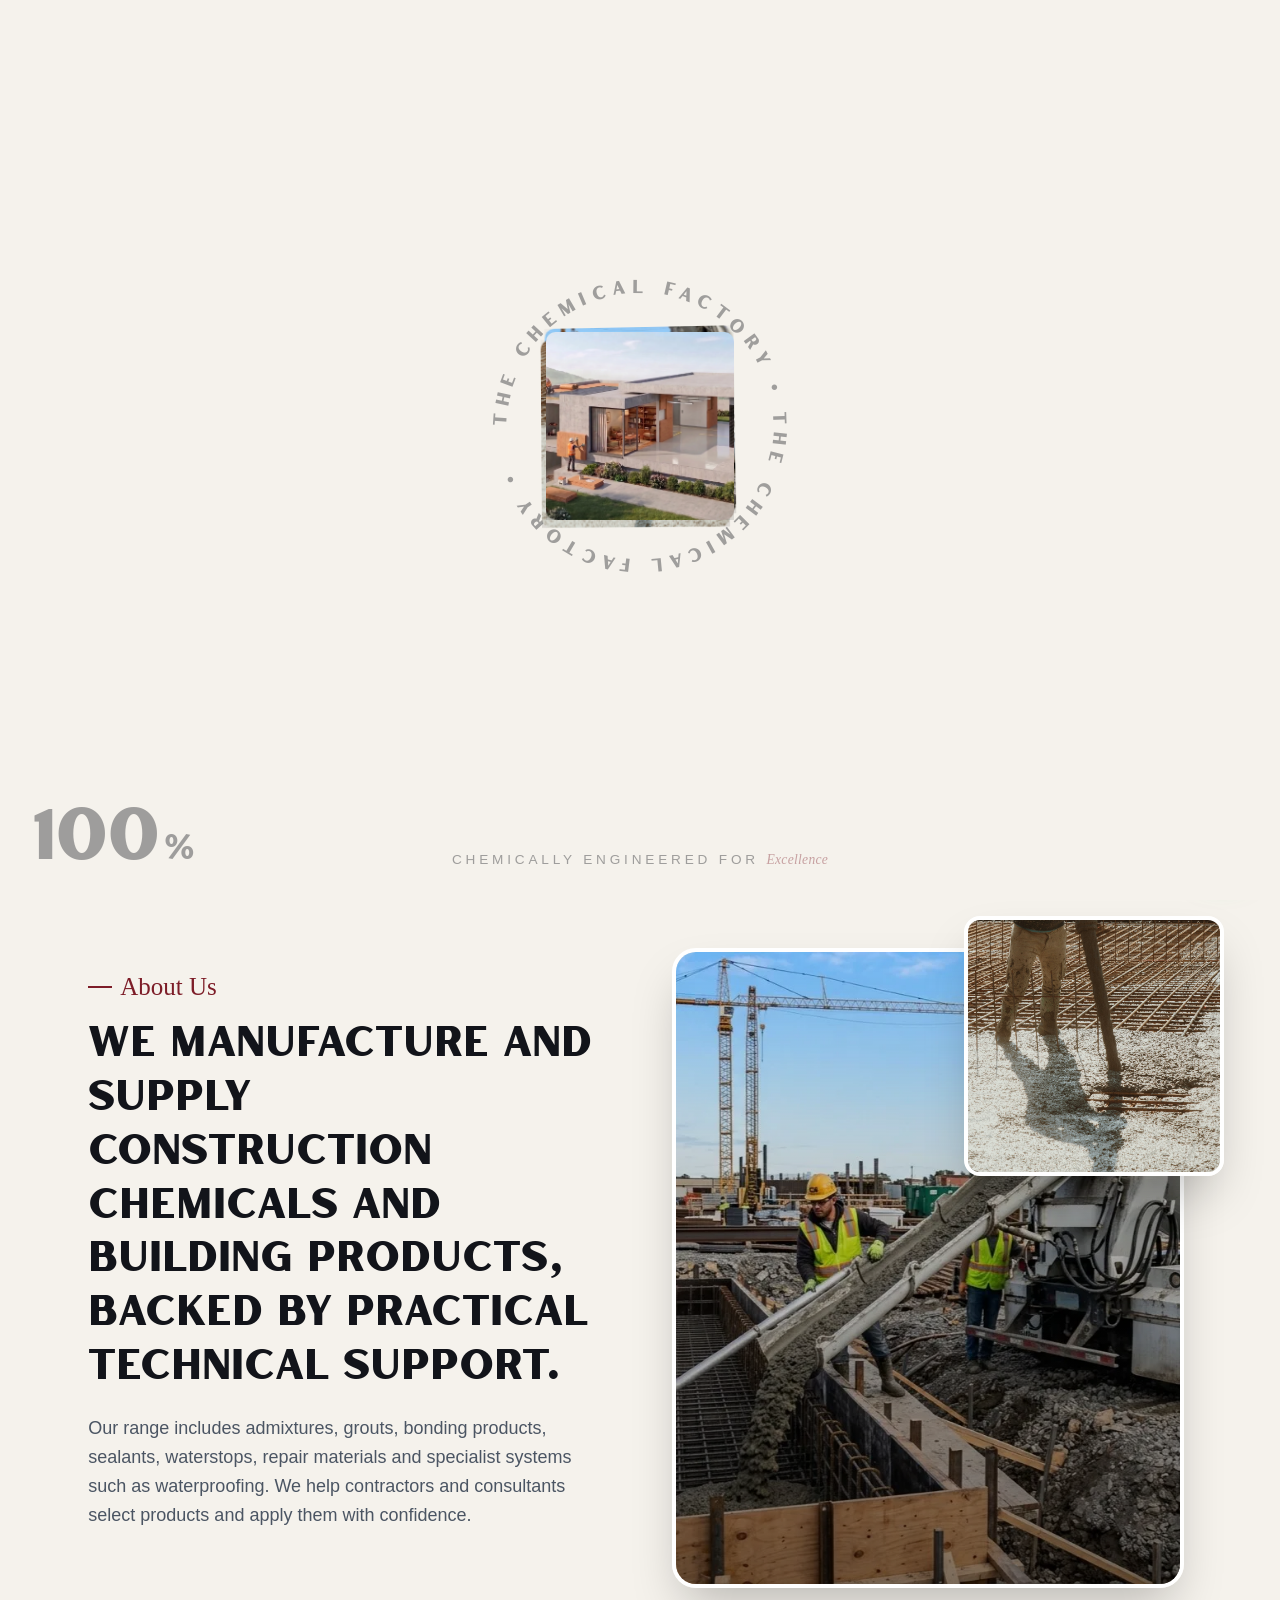
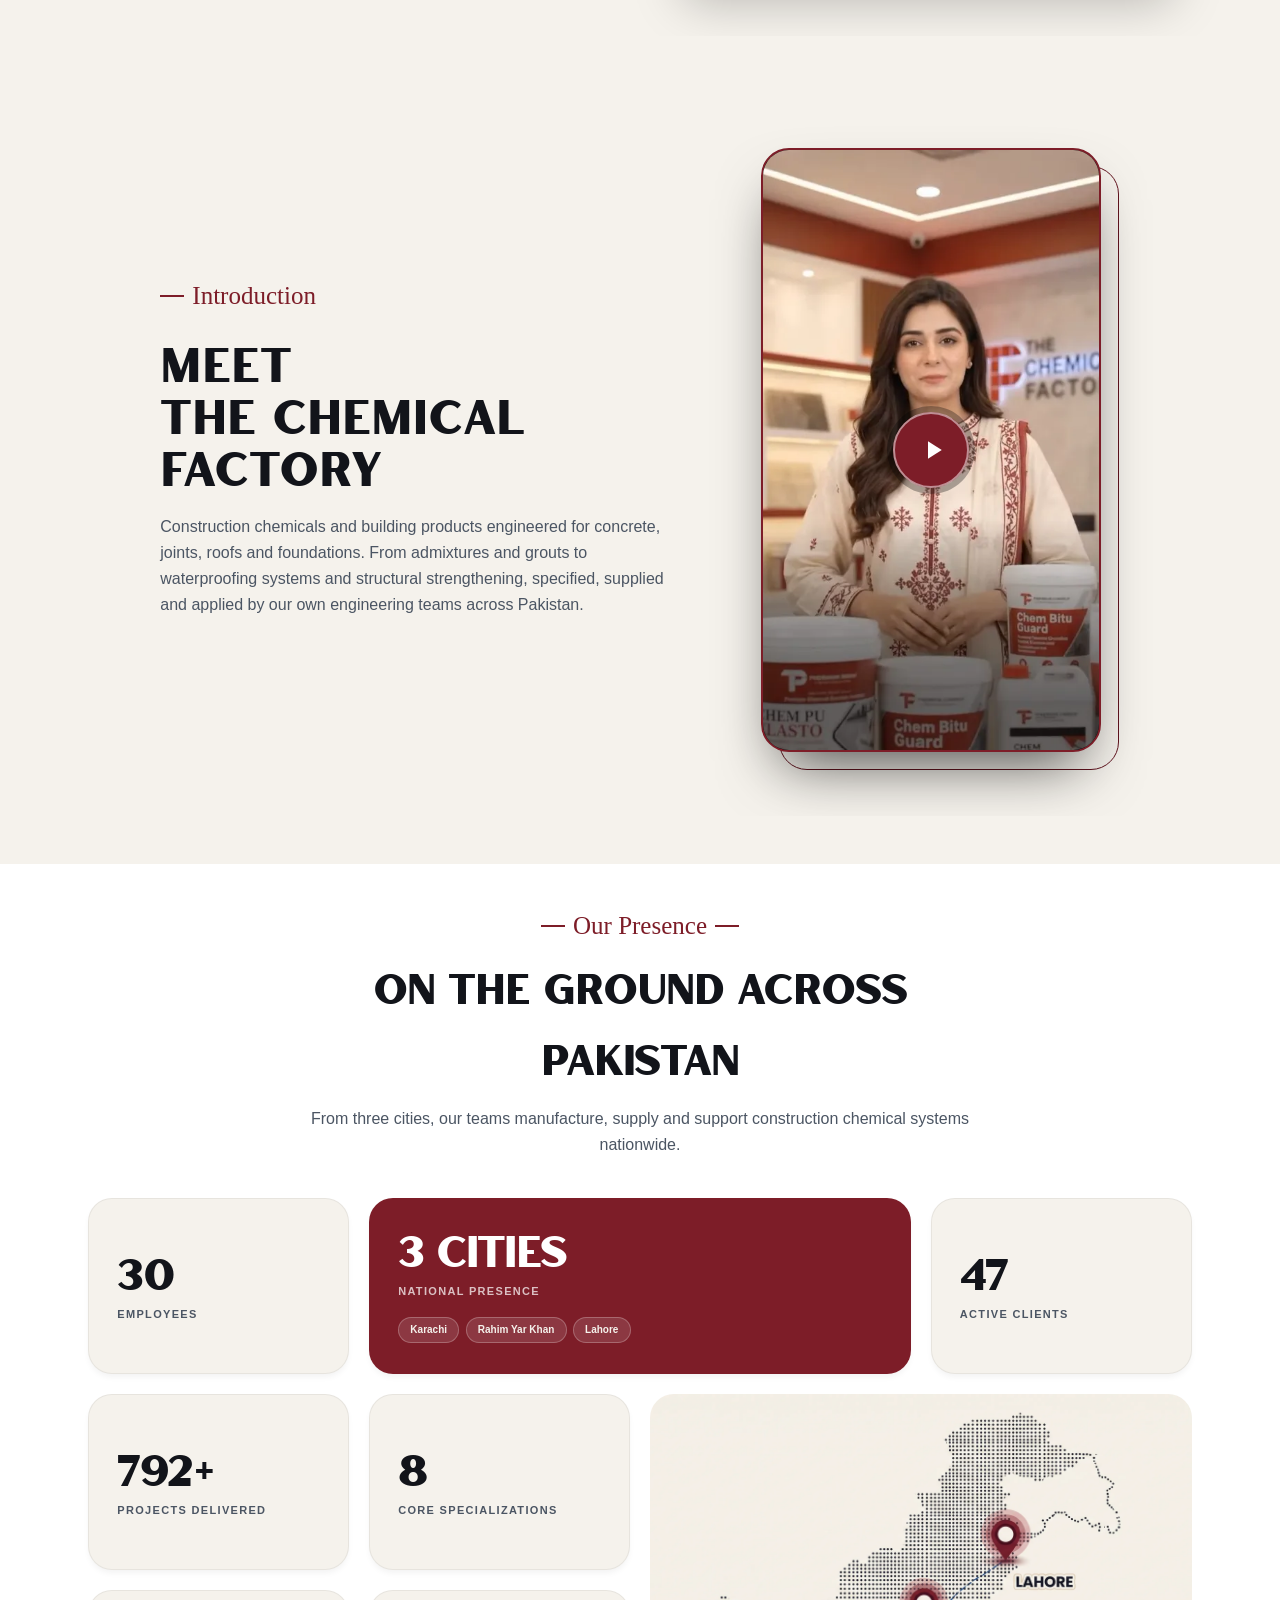
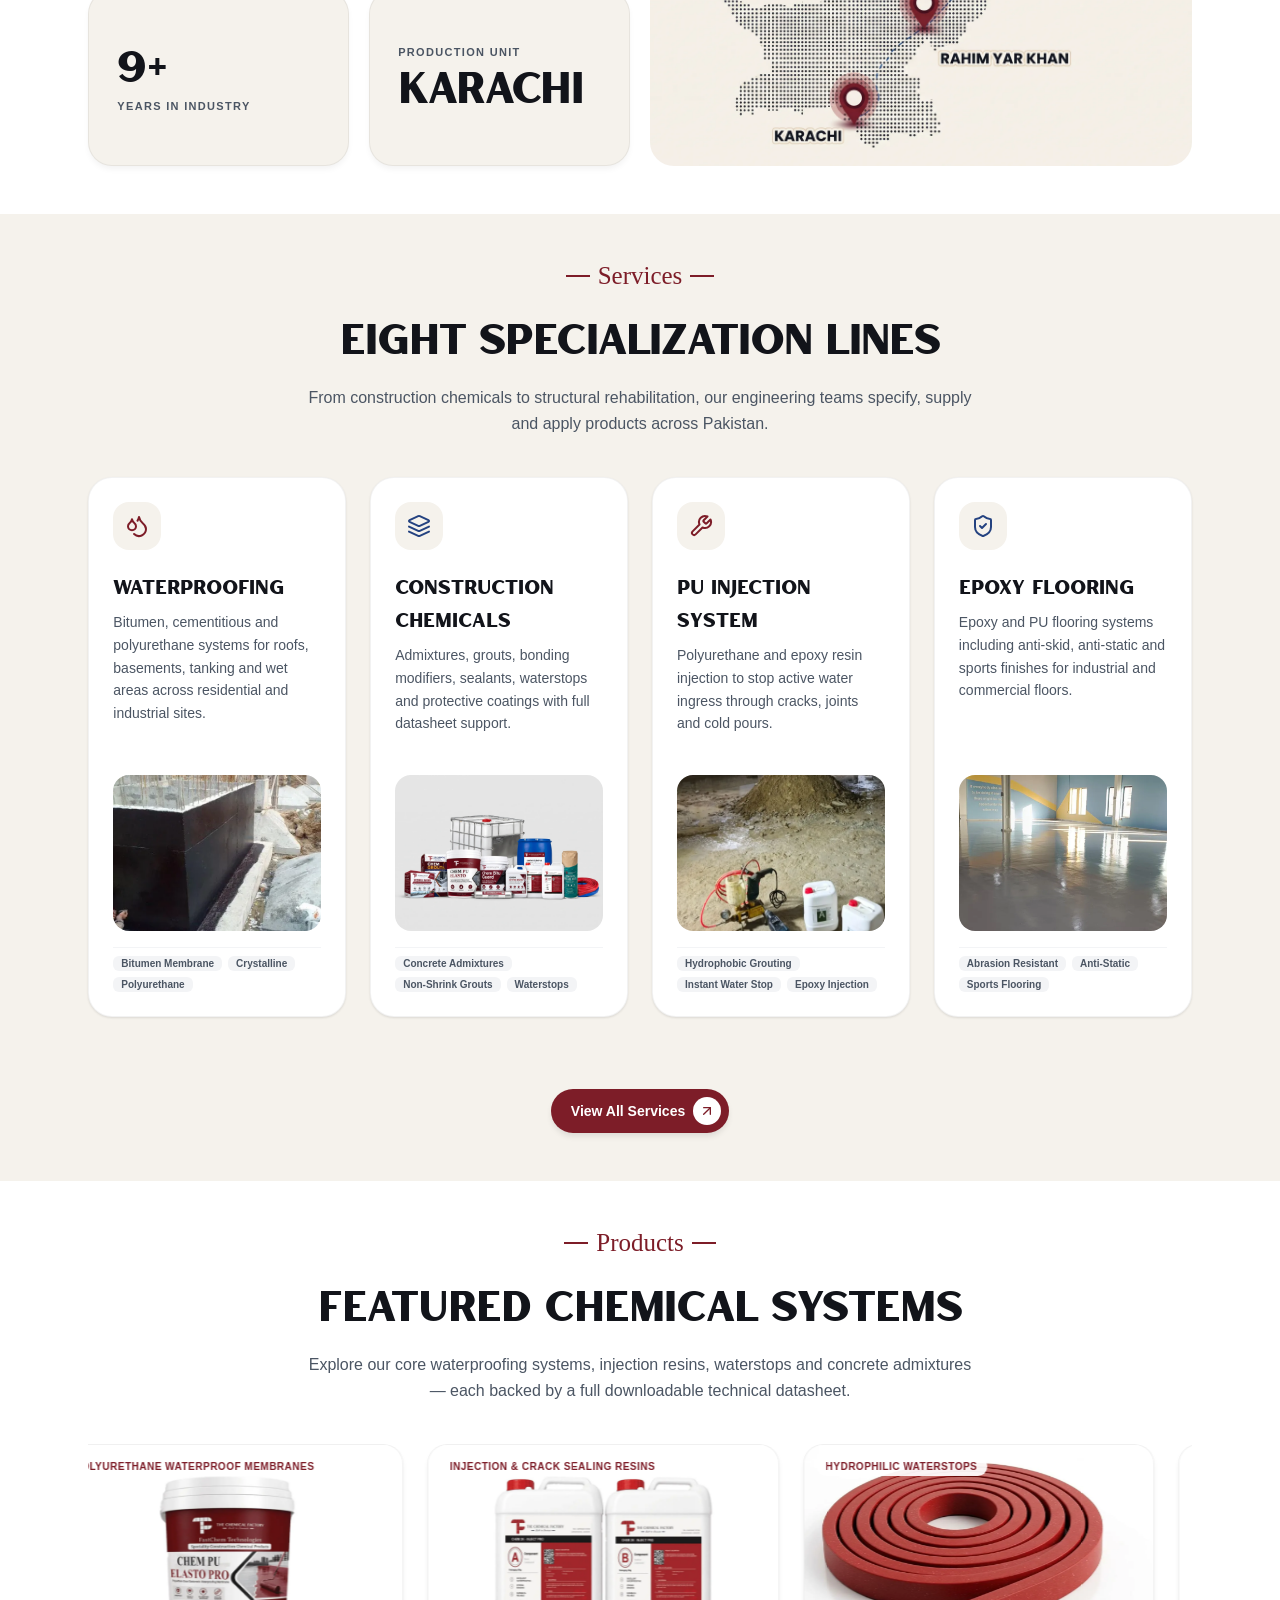
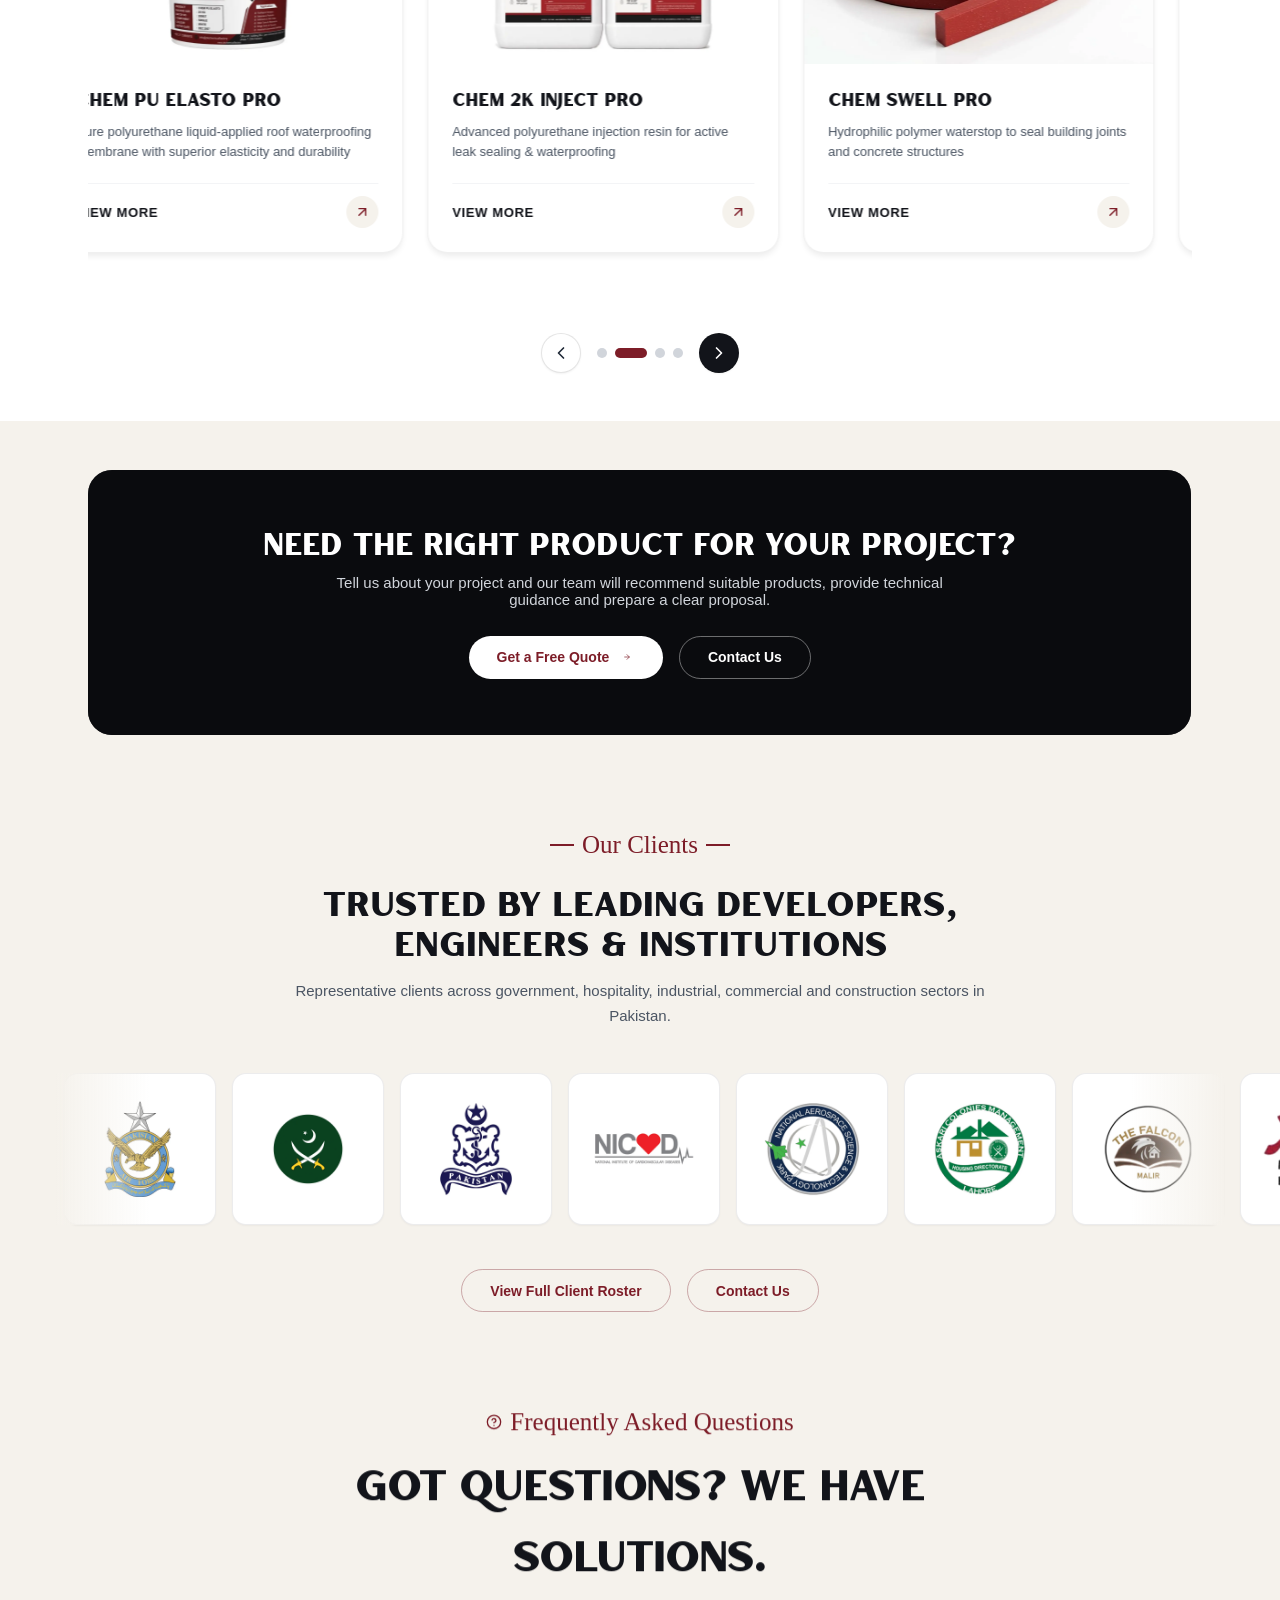
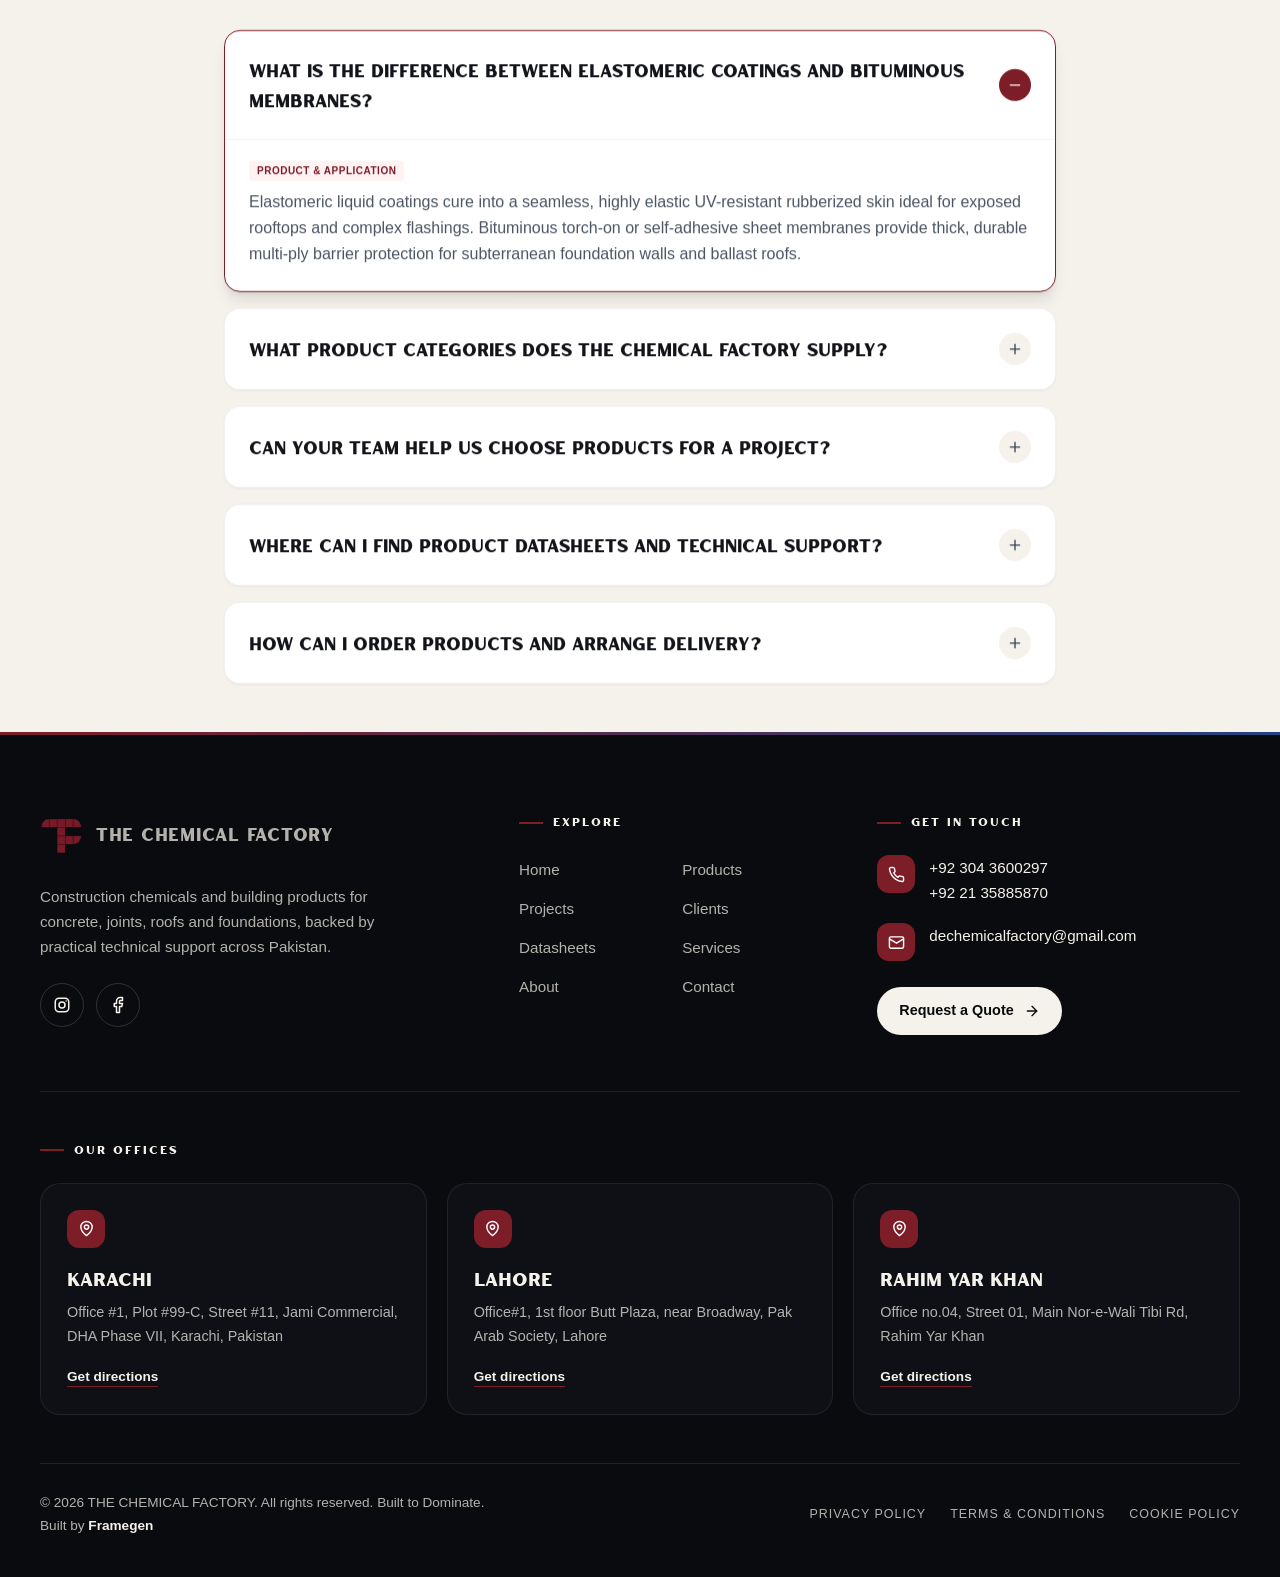
==== commit 8dd5d343: "Add product assets and Vercel contact API configuration" ====
--- a/index.html
+++ b/index.html
@@ -25,7 +25,7 @@
         "url": "https://the-chemical-factory.vercel.app/",
         "logo": "https://the-chemical-factory.vercel.app/images/logo.webp",
         "image": "https://the-chemical-factory.vercel.app/images/hero-banner.webp",
-        "telephone": "+92-300-0000000",
+        "telephone": "+92 304 3600297",
         "address": {
           "@type": "PostalAddress",
           "addressCountry": "PK"
@@ -36,7 +36,10 @@
           "opens": "09:00",
           "closes": "18:00"
         },
-        "sameAs": [],
+        "sameAs": [
+          "https://www.instagram.com/thechemicalfactory/",
+          "https://www.facebook.com/p/The-Chemical-Factory-61568350412428/"
+        ],
         "makesOffer": [
           {"@type": "Offer", "itemOffered": {"@type": "Service", "name": "Construction Chemicals"}},
           {"@type": "Offer", "itemOffered": {"@type": "Service", "name": "Waterproofing"}},
--- a/css/styles.css
+++ b/css/styles.css
@@ -579,7 +579,7 @@
   font-size: clamp(2.5rem, 6.5vw, 10rem);
   line-height: 1;
   letter-spacing: -0.04em;
-  color: #fff;
+  color: var(--burgundy);
   text-align: center;
   text-transform: uppercase;
   padding-inline: clamp(16px, 4.4vw, 85px);
@@ -2625,6 +2625,40 @@
   min-height: 0;
 }
 .form-error:empty {
+  display: none;
+}
+
+/* ---------- Send failure fallback (js/forms.js) ----------
+   Shown only when the server answers { ok: false } or is unreachable. It
+   keeps the form on screen and offers mailto / WhatsApp alternatives. */
+.form-send-error {
+  margin: 1rem 0 0;
+  padding: 0.9rem 1.1rem;
+  border: 1px solid var(--red-200);
+  border-left: 4px solid var(--burgundy);
+  border-radius: 0.5rem;
+  background: var(--red-50);
+  color: var(--burgundy-dark);
+  font-size: 0.875rem;
+  line-height: 1.5;
+}
+.form-send-error p {
+  margin: 0 0 0.5rem;
+}
+.form-send-error__actions {
+  display: flex;
+  flex-wrap: wrap;
+  gap: 0.5rem 1.25rem;
+}
+.form-send-error a {
+  color: var(--burgundy);
+  font-weight: 700;
+  text-decoration: underline;
+}
+.form-send-error a:hover {
+  color: var(--burgundy-dark);
+}
+.form-send-error[hidden] {
   display: none;
 }
 .form-hint {
--- a/css/pages.css
+++ b/css/pages.css
@@ -694,18 +694,18 @@
 .product-card__download:hover { background: var(--burgundy-dark); }
 .product-card__download-icon { display: inline-flex; align-items: center; }
 .product-card__download-icon svg { width: 0.875rem; height: 0.875rem; }
-/* Measured type + size, e.g. "PDF · 1.6 MB" (Phase 2). Kept de-emphasised so it
-   does not compete with the link label on narrow product cards. */
+.product-card__download--meta-only .product-card__download-meta {
+  border-left: 0; padding-left: 0; margin-left: 0; opacity: 1;
+}
+/* Measured type + size, e.g. "PDF · 1.6 MB" (Phase 2). */
 .product-card__download-meta {
   font-size: 0.6875rem; font-weight: 600; opacity: 0.75;
   padding-left: 0.4rem; margin-left: 0.1rem;
   border-left: 1px solid rgba(255, 255, 255, 0.35);
 }
-/* Below ~380px the card is too narrow for label + size together. */
 @media (max-width: 380px) {
-  .product-card__download-meta { display: none; }
-}
-
+  .product-card__download:not(.product-card__download--meta-only) .product-card__download-meta { display: none; }
+}
 /* ---------- Catalog search bar ---------- */
 .catalog-search { margin-top: 1.5rem; }
 .catalog-search__bar {
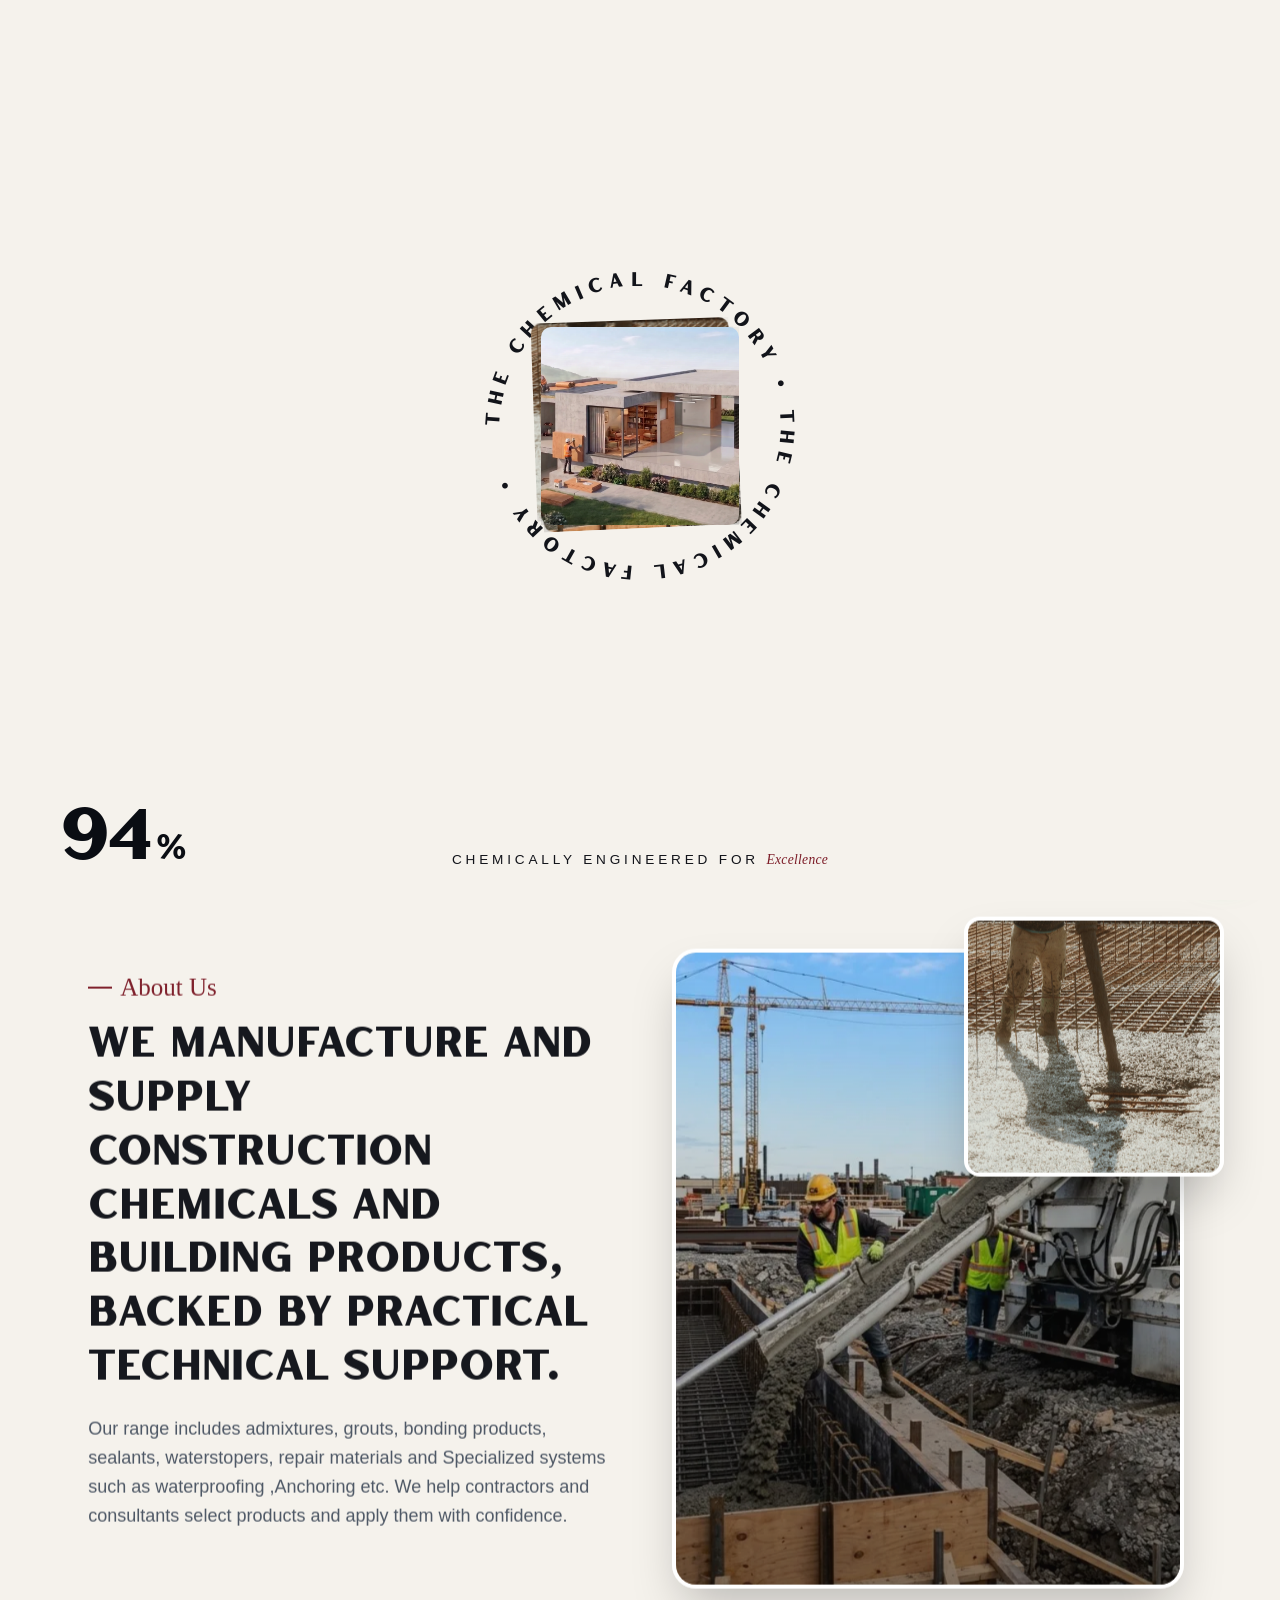
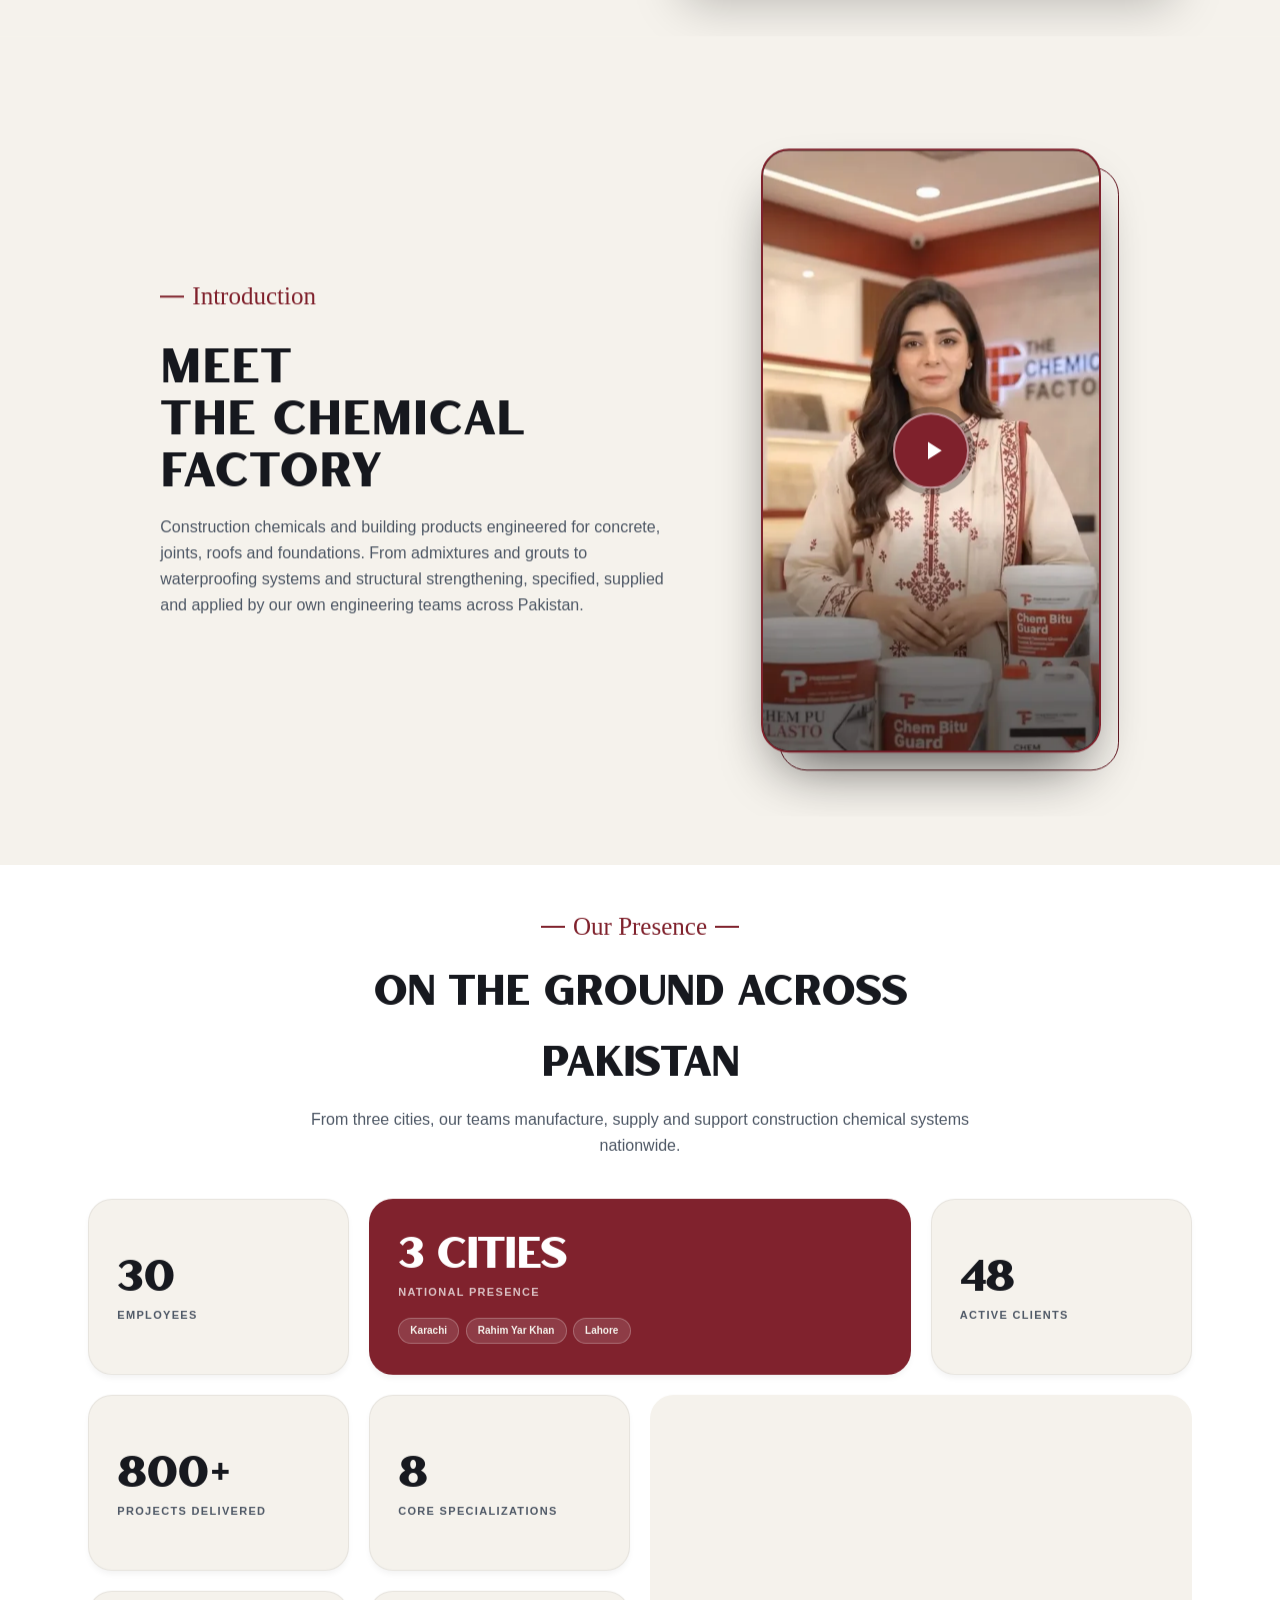
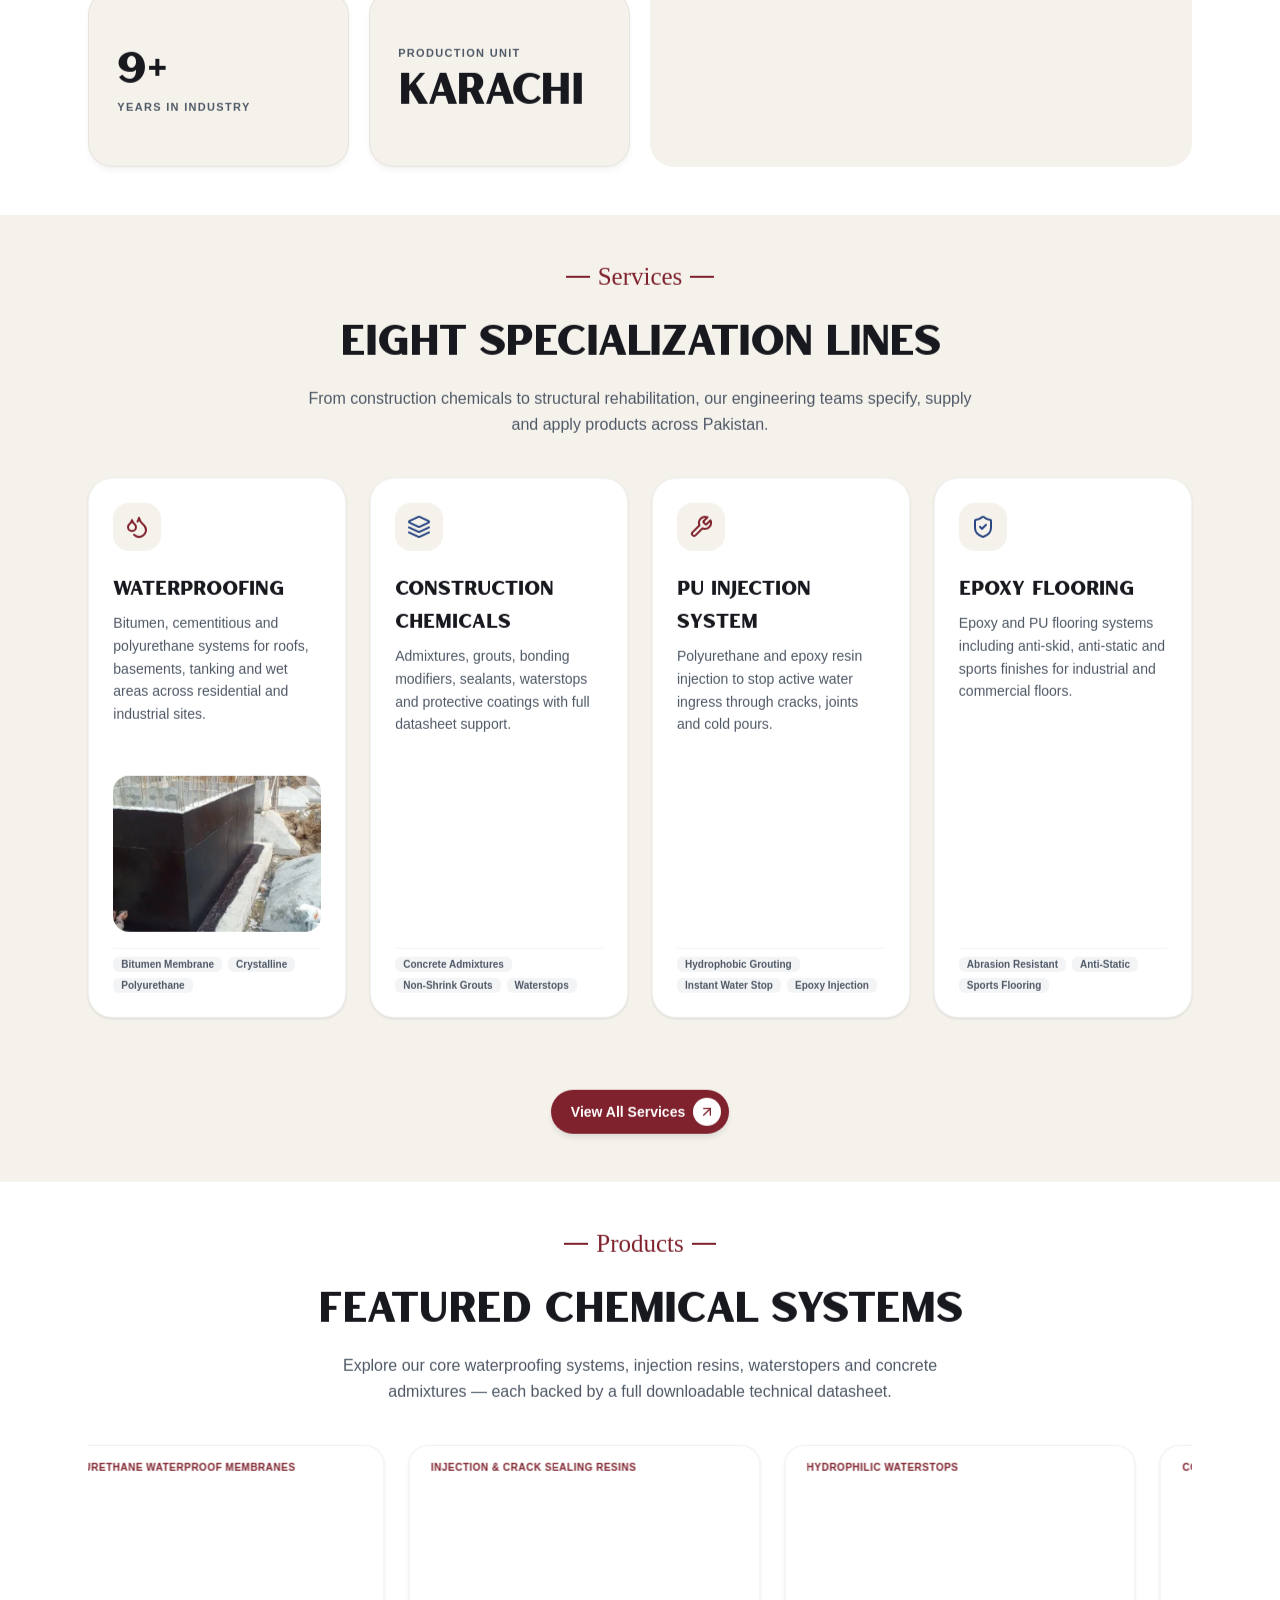
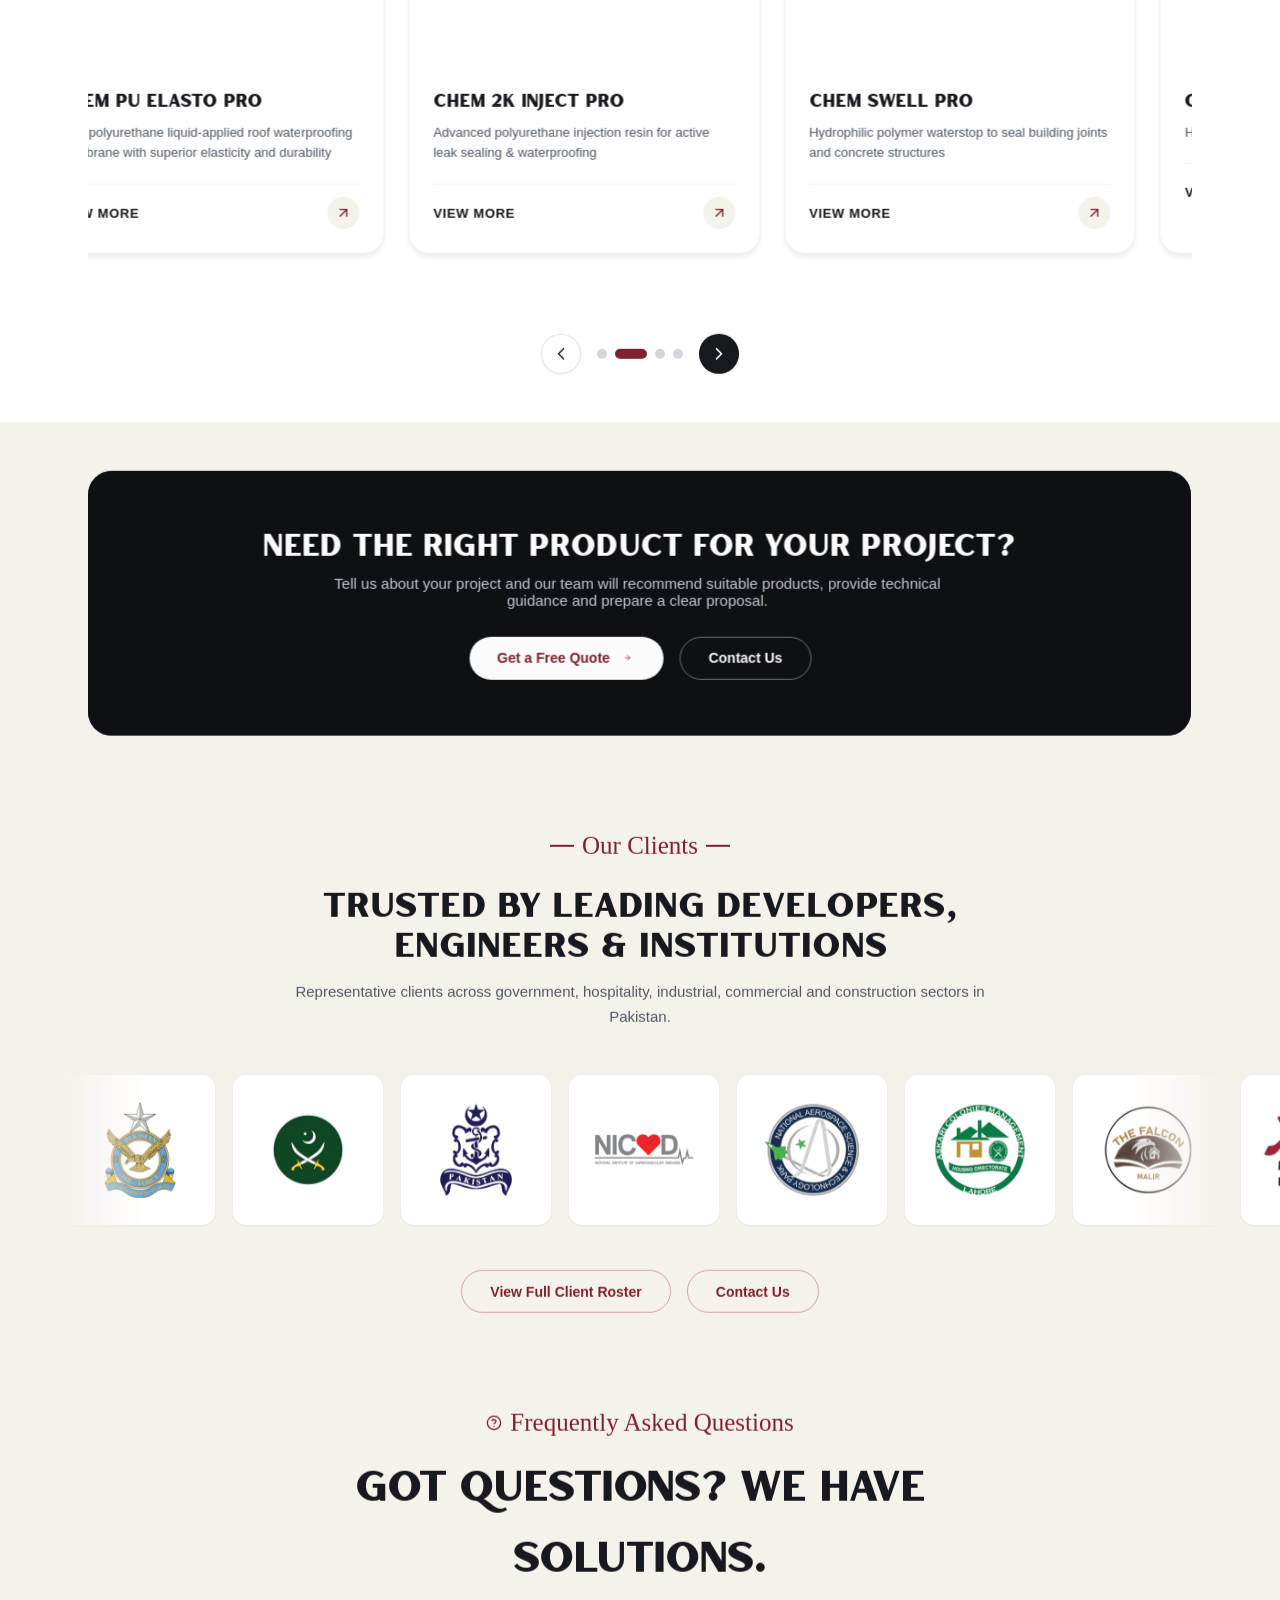
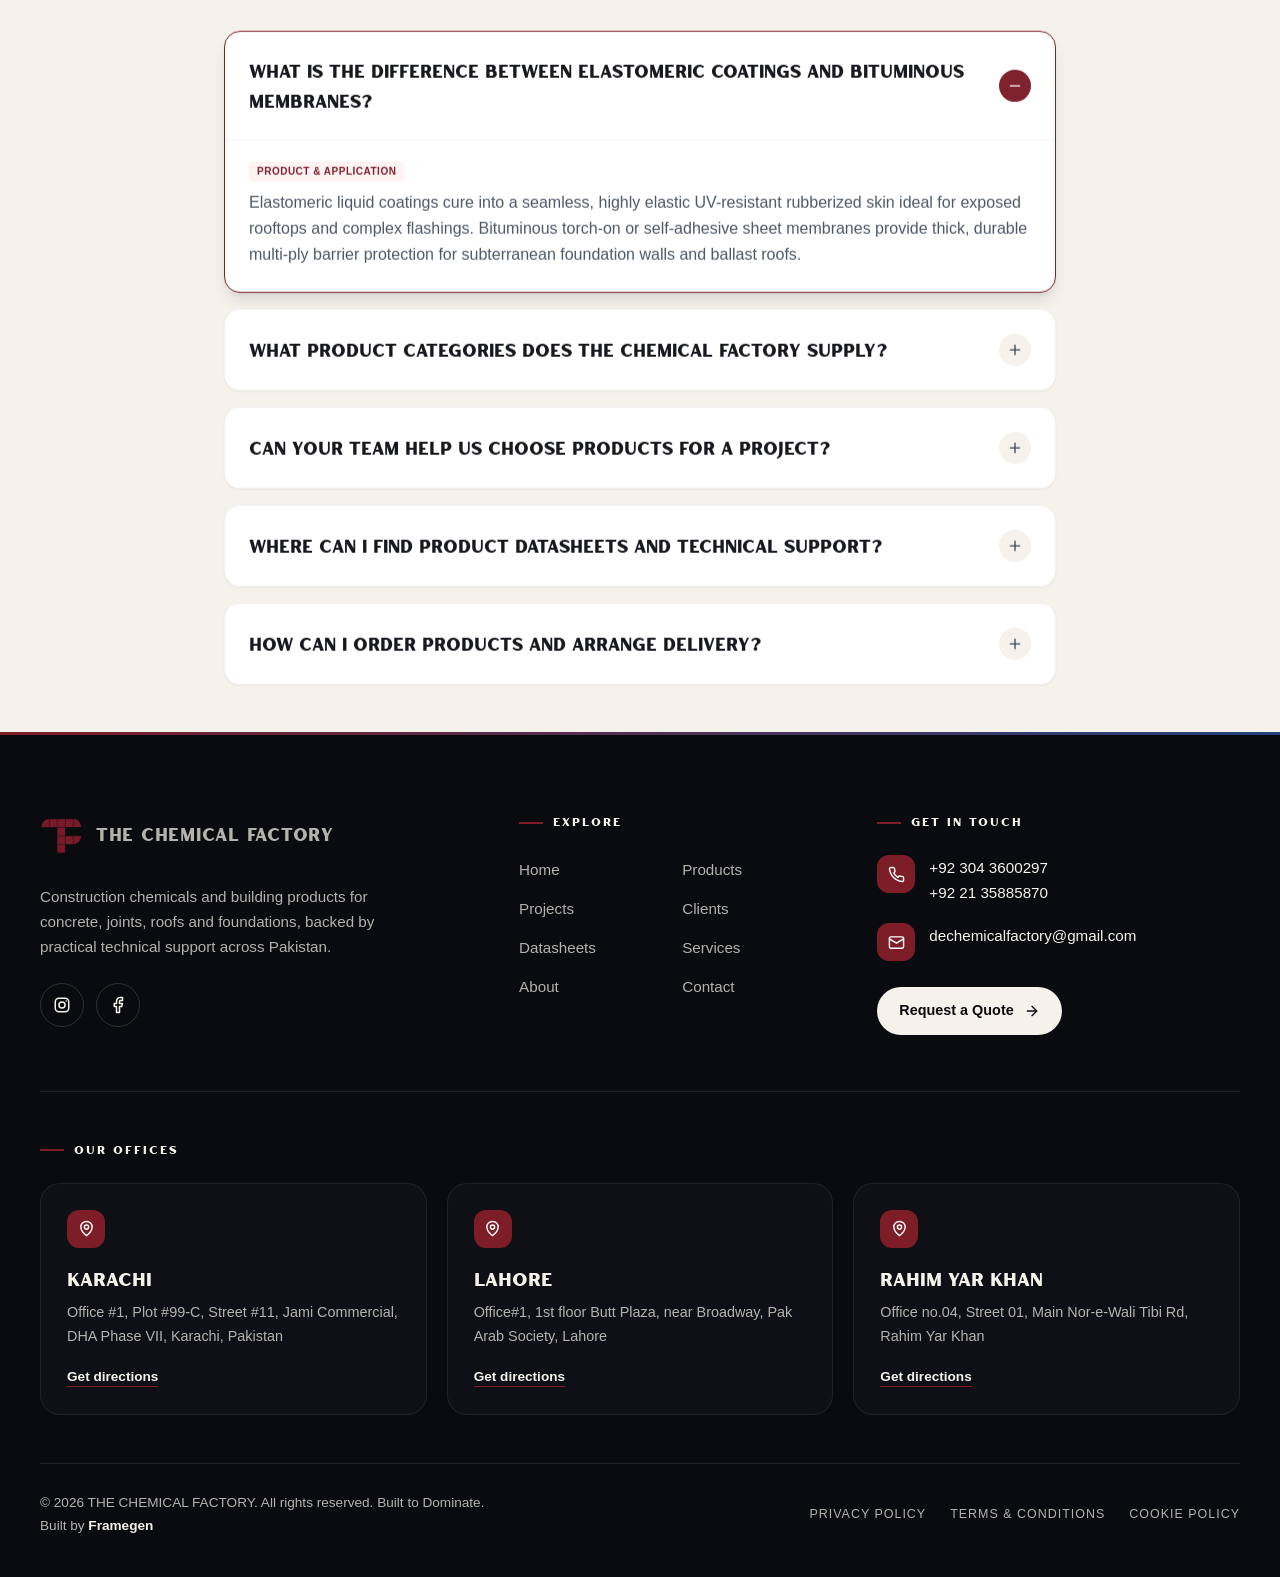
==== commit 7072fb86: "Update About story and specification copy across site" ====
--- a/index.html
+++ b/index.html
@@ -262,7 +262,7 @@
               We manufacture and supply construction chemicals and building products, backed by practical technical support.
             </h2>
             <p class="about__text">
-              Our range includes admixtures, grouts, bonding products, sealants, waterstops, repair materials and specialist systems such as waterproofing. We help contractors and consultants select products and apply them with confidence.
+              Our range includes admixtures, grouts, bonding products, sealants, waterstopers, repair materials and Specialized systems such as waterproofing ,Anchoring etc. We help contractors and consultants select products and apply them with confidence.
             </p>
             <!-- <a href="about.html" class="btn-dark">
               <span>Learn More</span>
@@ -654,7 +654,7 @@
           <span class="section-label section-label--centered"><span class="section-label__rule"></span>Products<span class="section-label__rule"></span></span>
           <h2 class="services__title">Featured Chemical Systems</h2>
           <p class="services__sub">
-            Explore our core waterproofing systems, injection resins, waterstops and concrete admixtures
+            Explore our core waterproofing systems, injection resins, waterstopers and concrete admixtures
             &mdash; each backed by a full downloadable technical datasheet.
           </p>
         </div>
--- a/css/pages.css
+++ b/css/pages.css
@@ -1327,6 +1327,8 @@
 .story__title { font-family: var(--font-heading); font-size: clamp(calc(1.5rem - 5px), calc(3vw - 5px), calc(2.25rem - 5px)); color: var(--ink); line-height: 1.2; margin-top: 0.75rem; }
 .story__text { color: var(--gray-600); line-height: 1.75; margin-top: 1rem; font-size: 0.9375rem; }
 .story__text + .story__text { margin-top: 0.9rem; }
+.story__journey { margin-top: 2.5rem; }
+@media (min-width: 1024px) { .story__media { position: sticky; top: 7rem; align-self: start; } }
 .mission-cards { display: grid; gap: 1.5rem; margin-top: 3rem; }
 @media (min-width: 768px) { .mission-cards { grid-template-columns: repeat(3, minmax(0, 1fr)); } }
 .mission-card { background: #fff; border-radius: 1.25rem; padding: 1.75rem; border: 1px solid rgba(0, 0, 0, 0.06); }
